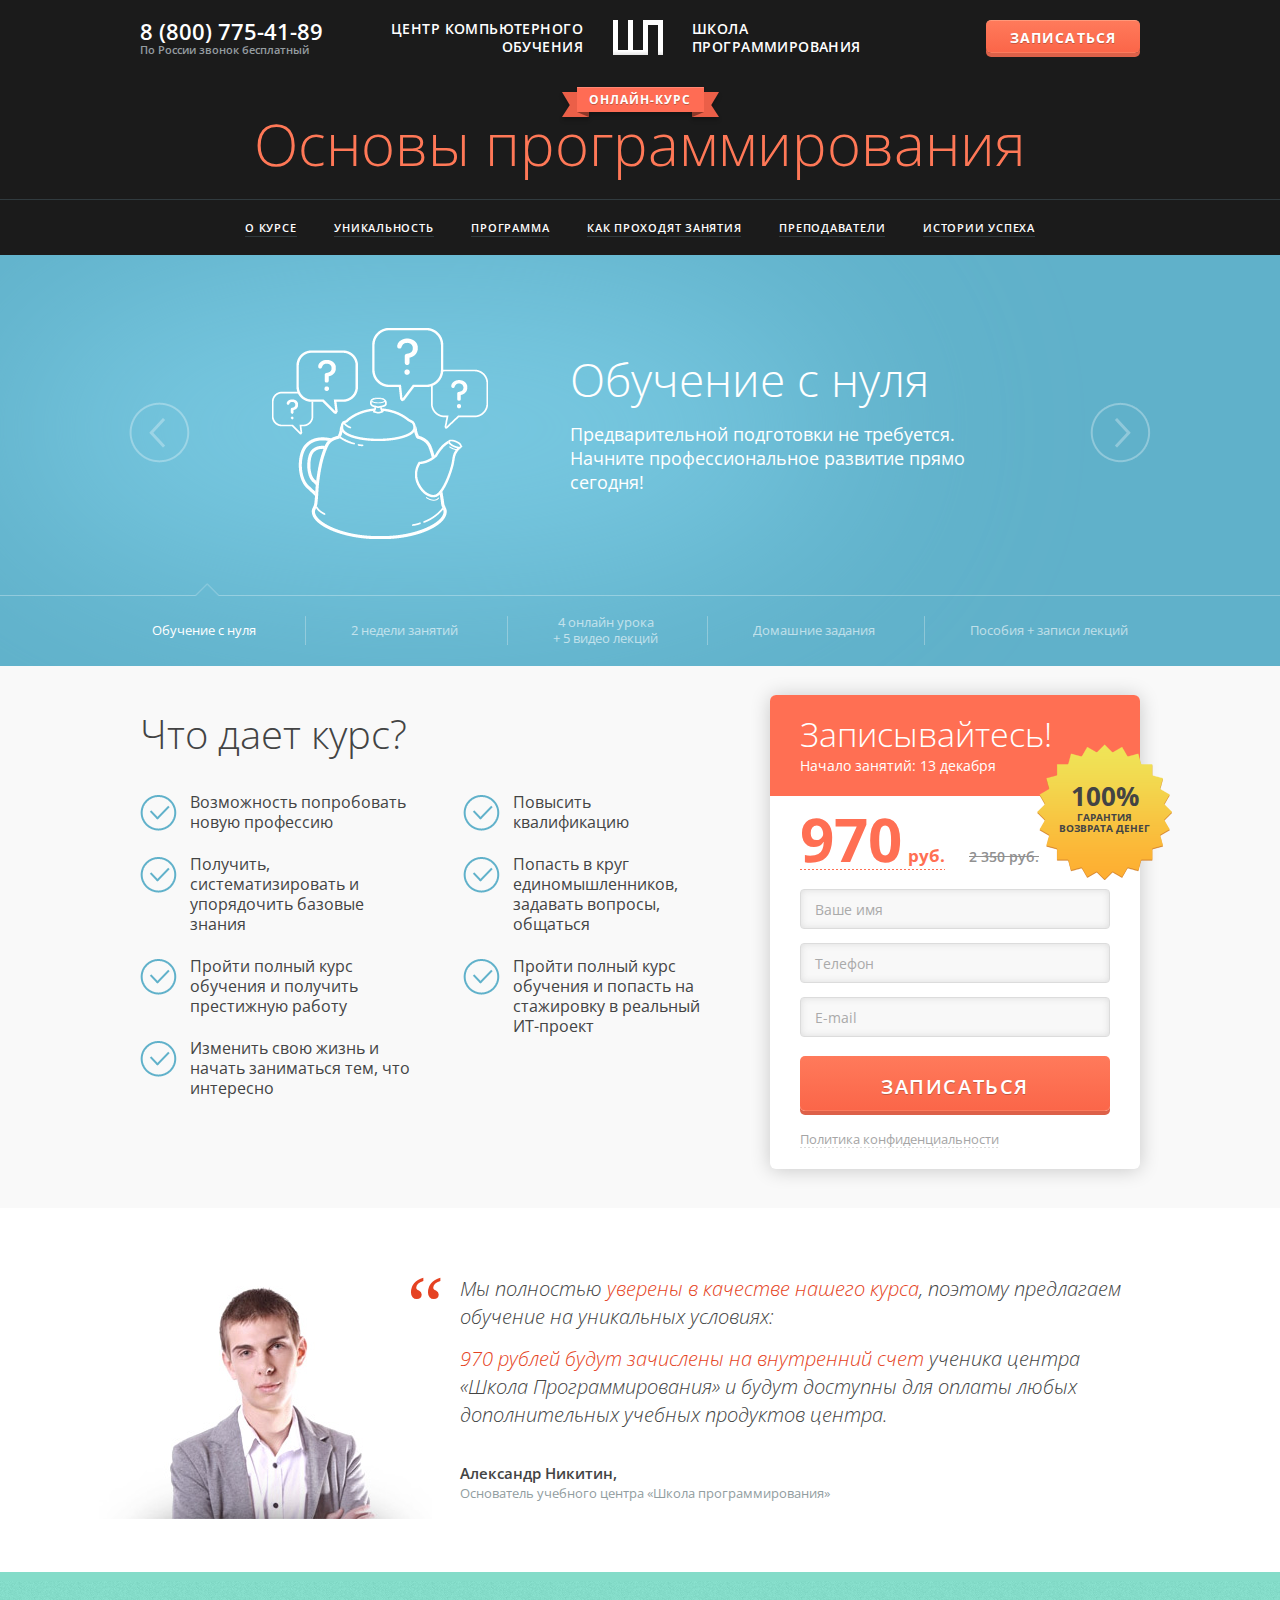
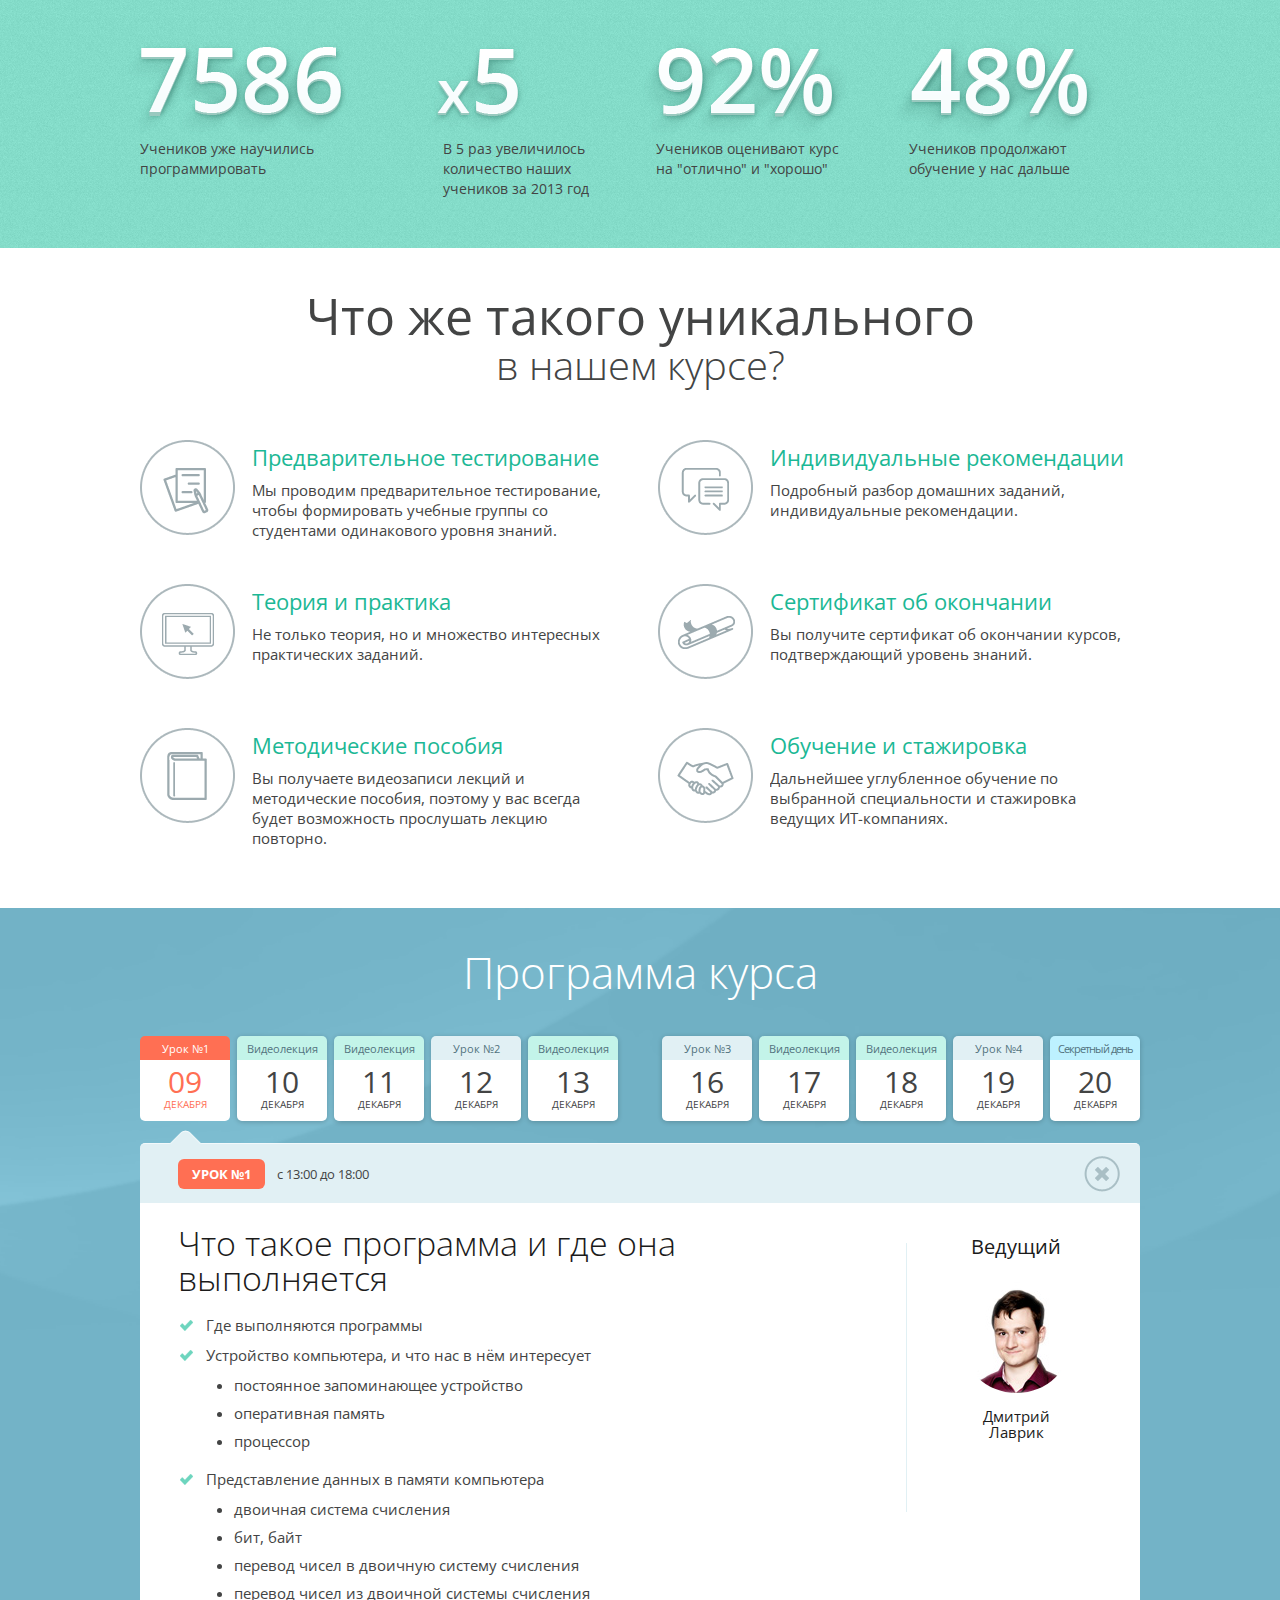
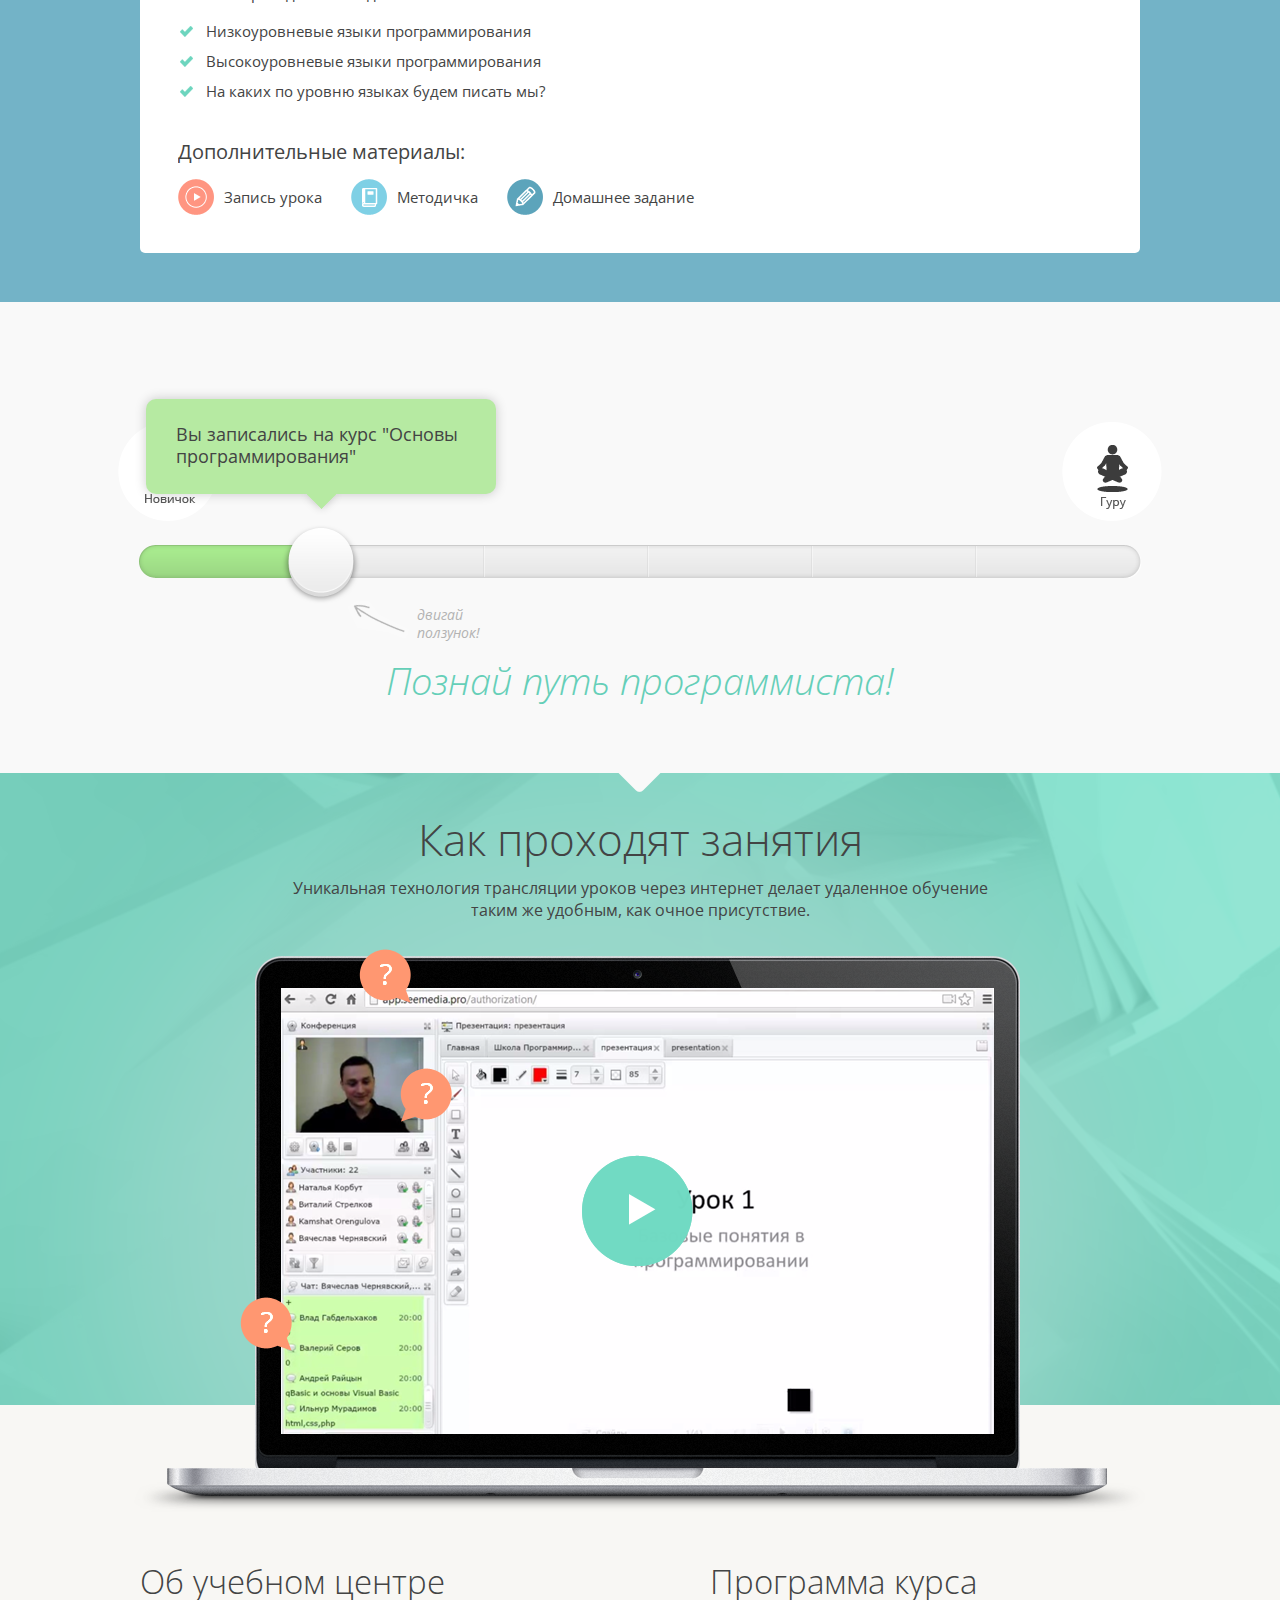
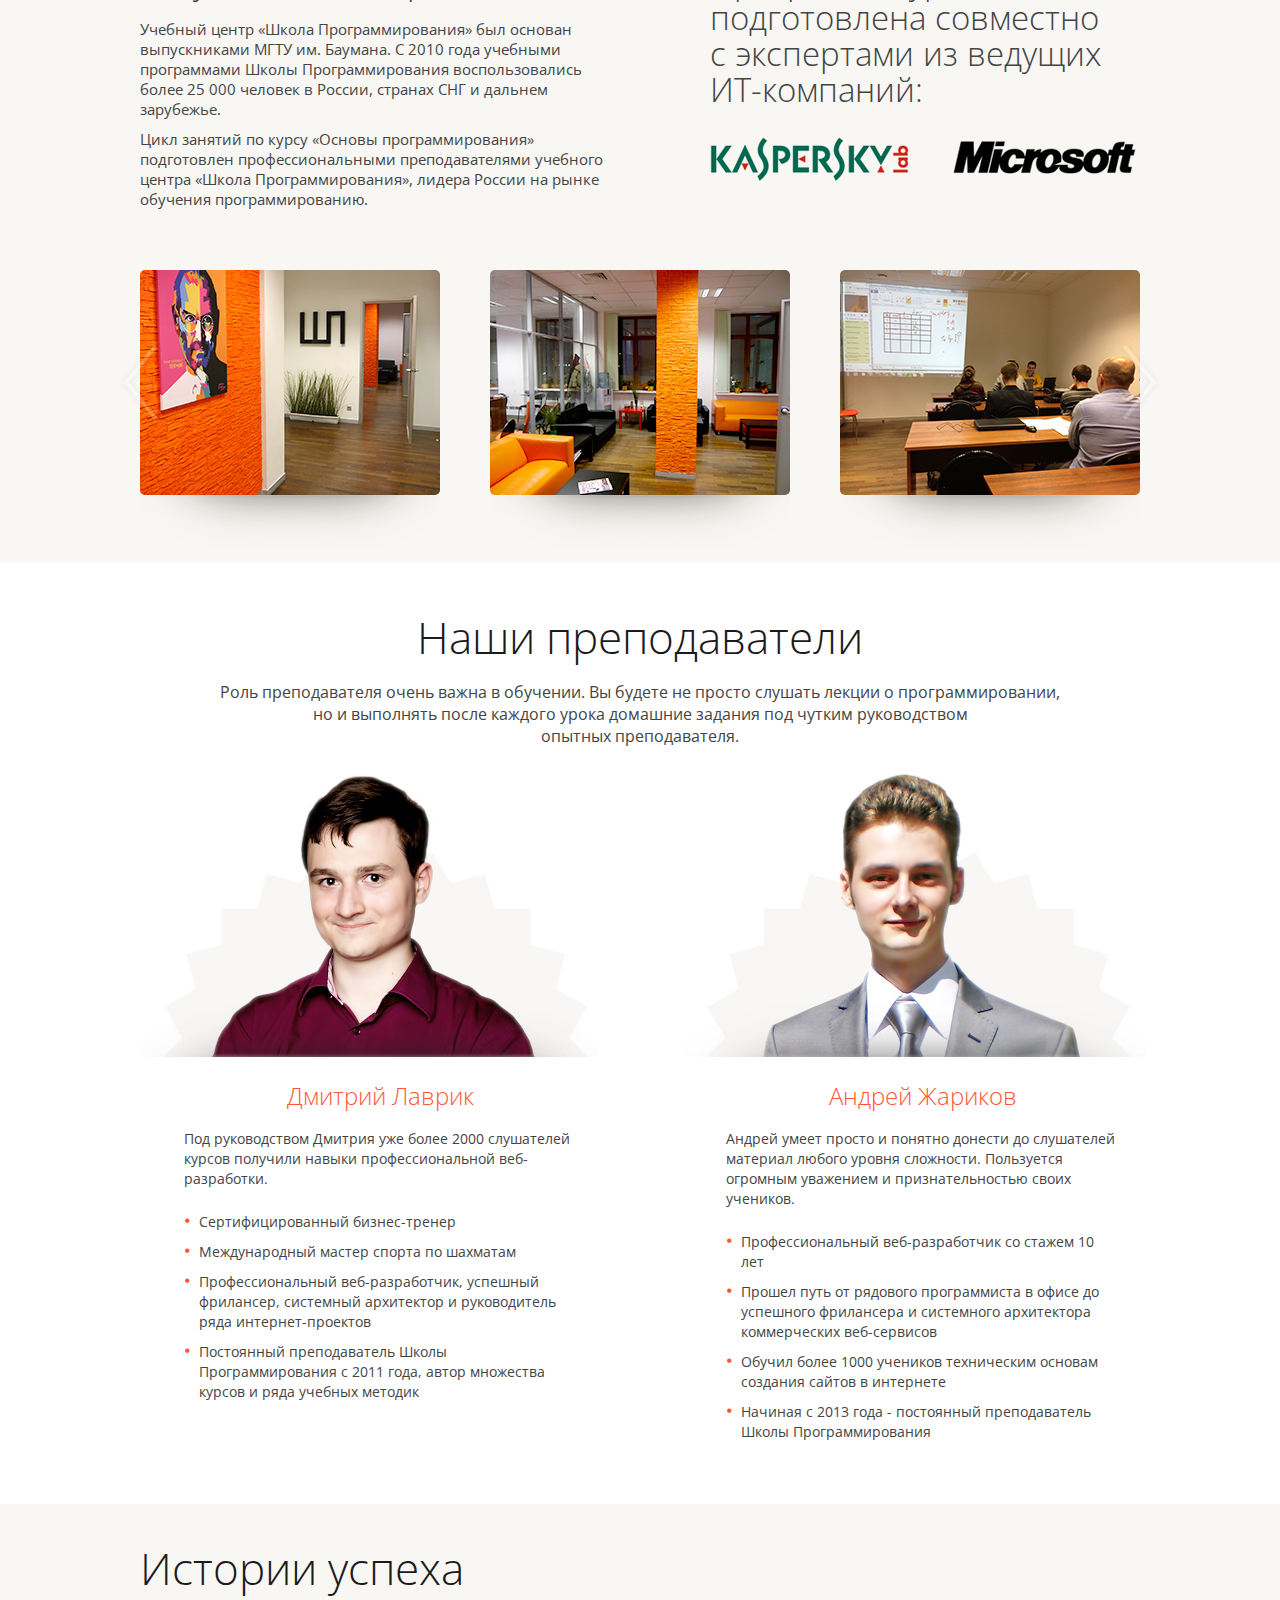
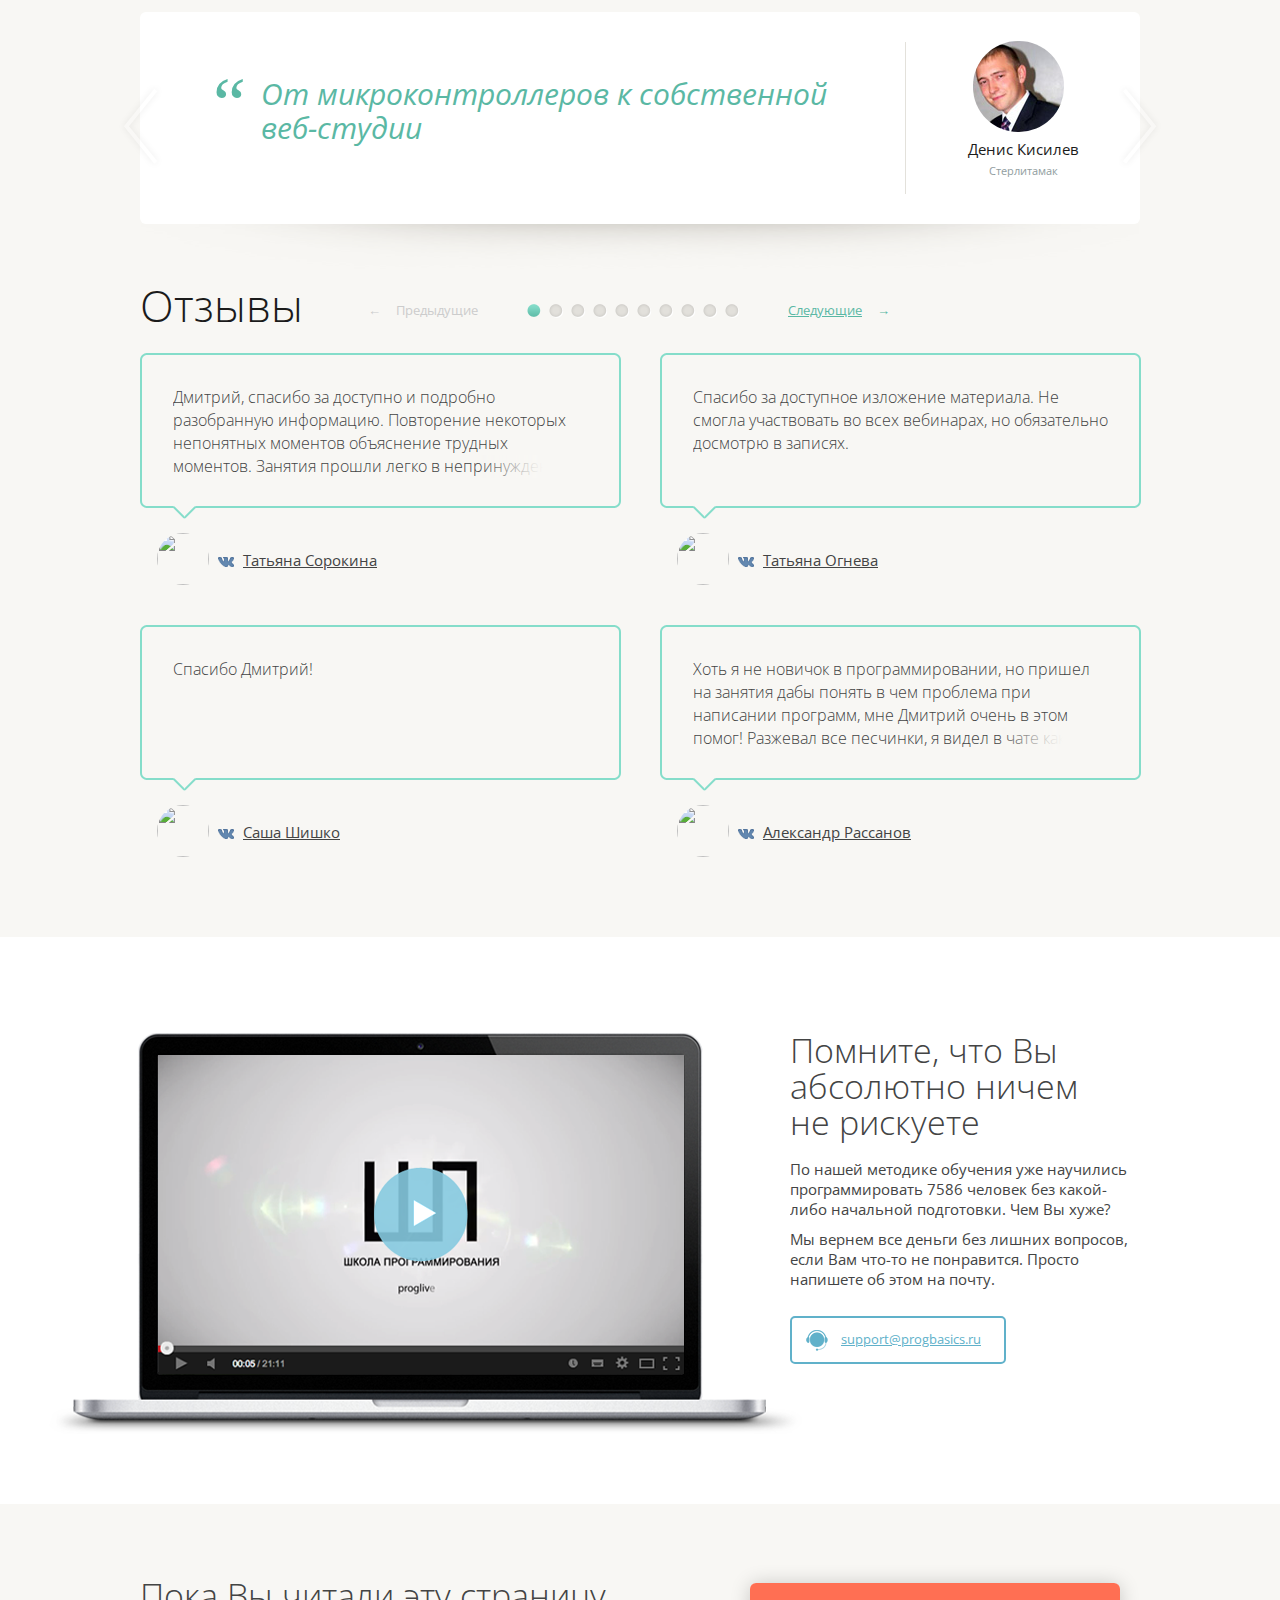
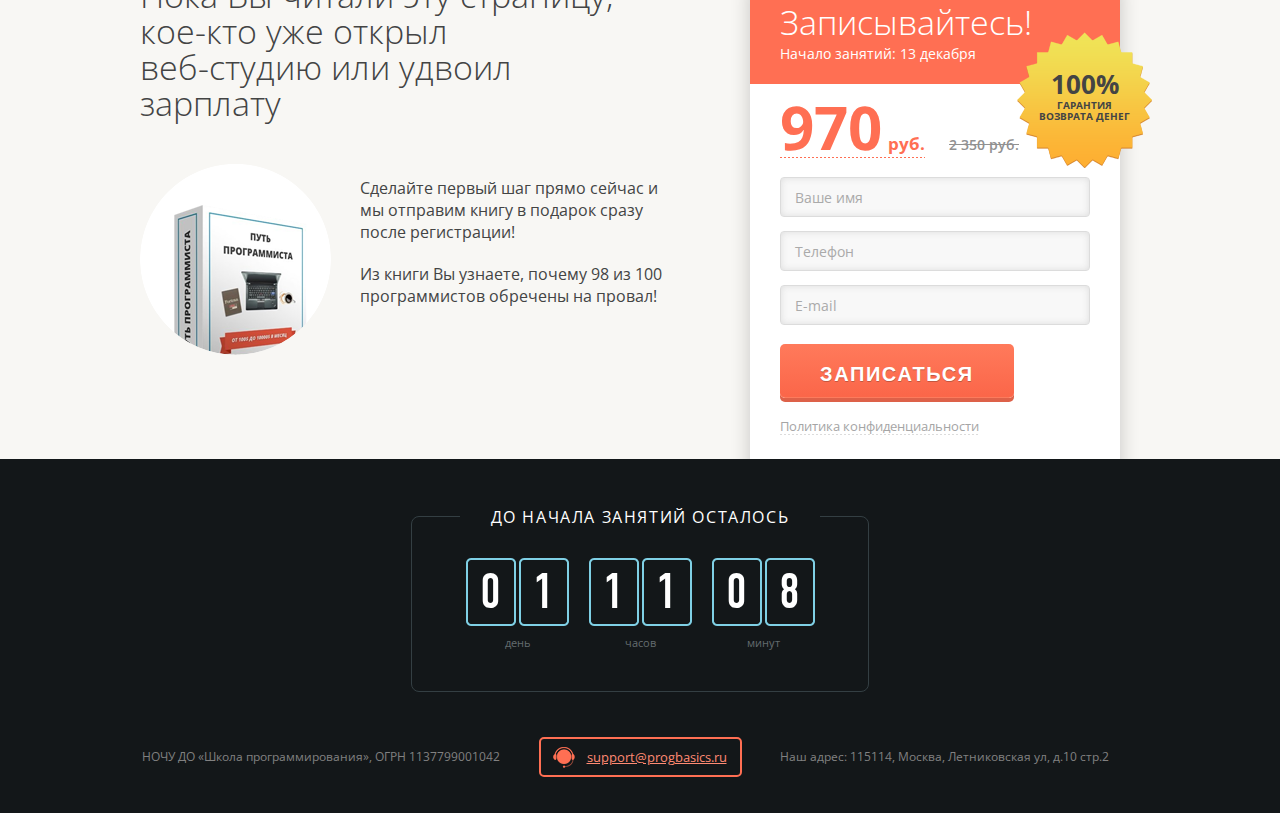
==== index.html @ 20066c25 "Ver. 3.3" ====
﻿<!DOCTYPE html>
<html>
<head>
<meta charset="UTF-8">
<title>Основы программирования</title>
<link rel="shortcut icon" type="image/x-icon" href="favicon.ico" />
<link rel="stylesheet" type="text/css" href="css/cssreset-min.css" media="screen"/>
<link rel="stylesheet" type="text/css" href="css/cssfonts-min.css" media="screen"/>
<link rel="stylesheet" type="text/css" href="css/jquery-ui-1.10.4.custom.css" media="screen"/>
<link rel="stylesheet" type="text/css" href="style.css" media="screen"/>
<link href='http://fonts.googleapis.com/css?family=Open+Sans:300italic,400italic,600italic,700italic,400,600,300,700&subset=latin,cyrillic' rel='stylesheet' type='text/css'>
<script type="text/javascript" src="js/jquery-1.10.2.min.js"></script>
<script type="text/javascript" src="js/jquery.countdown.min.js"></script>
<script type="text/javascript" src="js/jquery.countdown-ru.js"></script>
<script type="text/javascript" src="js/jquery.jcarousel.min.js"></script>
<script type="text/javascript" src="js/masked.input.js"></script>
<script type="text/javascript" src="js/jquery.icheck.min.js"></script>
<script type="text/javascript" src="js/jquery.validate.min.js"></script>
<script type="text/javascript" src="js/jquery.swfobject.js"></script>
<script type="text/javascript" src="js/youTubeEmbed-jquery.js"></script>
<script type="text/javascript" src="js/jquery-ui-1.10.4.custom.min.js"></script>
<script type="text/javascript" src="js/jquery.transit.min.js"></script>
<script type="text/javascript" src="js/scripts.js"></script>

<!-- VK -->
<script type="text/javascript" src="//vk.com/js/api/openapi.js?96"></script>

<script type="text/javascript">
  VK.init({apiId: 3736437, onlyWidgets: true});
  VK.Widgets.Like("vk_like", {type: "button", height: 20});
  VK.Widgets.Comments("vk_comments", {limit: 10, width: "980", attach: false});
</script>

<!-- /VK -->

</head>

<body>

<div class="top-wrap">

  <div class="top-main">
    
    <div class="header">
     <div class="header-top">
        <div class="center-wrapper">
      		<div class="fc">
      			<div class="header-phone">
      			  8 (800) 775-41-89
      			  <span>По России звонок бесплатный</span>
      			</div>
      			<div class="site-ttl">
      			  <div class="site-ttl-l">
      			    Центр компьютерного<br />
      			    обучения
      			  </div>
      			  <div class="logo">
      			    <img src="images/logo.png" alt=""/>
      			  </div>
      			  <div class="site-ttl-r">
      			    Школа<br />
      			    программирования
      			  </div>
      			</div>
      			<div class="header-button">
      			  <div class="button" onclick="openPopup('signPopup')">Записаться</div>
      			</div>
      		</div>
      		<div class="site-name">
      		  <div class="site-name-cat">
      		    Онлайн-курс
      		  </div>
      		  <div class="site-name-name">
      		    Основы программирования
      		  </div>
      		</div>
      	</div>
      </div>
      <div class="main-menu-wrapper fc">
        <div class="center-wrapper">
        	<ul class="main-menu">
        	  <li><a href="#about">О курсе</a></li>
        	  <li><a href="#unique">Уникальность</a></li>
        	  <li><a href="#program">Программа</a></li>
        	  <li><a href="#how">Как проходят занятия</a></li>
        	  <li><a href="#teachers">Преподаватели</a></li>
        	  <li><a href="#success">Истории успеха</a></li>
        	</ul>
        </div>
      </div>
      
      <div class="fixed-menu">
      	<div class="main-menu-wrapper fc">
      	  <div class="center-wrapper">
            <div class="logo-fixed">
              <a href="#"><img src="images/logo.png"/></a>
            </div>
      	    <ul class="main-menu">
      	      <li><a href="#about">О курсе</a></li>
              <li><a href="#unique">Уникальность</a></li>
              <li><a href="#program">Программа</a></li>
              <li><a href="#how">Как проходят занятия</a></li>
              <li><a href="#teachers">Преподаватели</a></li>
              <li><a href="#success">Истории успеха</a></li>
      	    </ul>
            <div class="header-button">
      			  <div class="button" onclick="openPopup('signPopup')">Записаться</div>
      			</div>
      	  </div>
      	</div>
      </div>
      
    </div>
    
    <div class="body">
      
      <div class="main-slider">
        <div class="slides">
          <div class="slide slide-1">
            <div class="center-wrapper">
            	<div class="pic">
            	  <img src="images/slide-1-pic.png" />
            	</div>
            	<div class="descr">
            	  <div class="cont">
            	  	<h2>Обучение с нуля</h2>
            	  	<p>Предварительной подготовки не требуется.<br />Начните профессиональное развитие прямо сегодня!</p>
            	  </div>
            	</div>
            </div>
          </div>
          <div class="slide slide-2">
            <div class="center-wrapper">
            	<div class="pic">
            	  <img src="images/slide-3-pic.png" />
            	</div>
            	<div class="descr">
            	  <div class="cont">
            	  	<h2>2 недели занятий</h2>
            	  	<p>Опытный преподаватель будет поддерживать<br />вас и отвечать на ваши вопросы<br />на протяжении всего курса</p>
            	  </div>
            	</div>
            </div>
          </div>
          <div class="slide slide-3">
            <div class="center-wrapper">
            	<div class="pic">
            	  <img src="images/slide-4-pic.png" />
            	</div>
            	<div class="descr">
            	  <div class="cont">
            	  	<h2>4 онлайн урока +<br />5 видеолекций</h2>
            	  	<p>Огромный объем уникальной авторской<br />информации для начинающего программиста</p>
            	  </div>
            	</div>
            </div>
          </div>
          <div class="slide slide-4">
            <div class="center-wrapper">
            	<div class="pic">
            	  <img src="images/slide-2-pic.png" />
            	</div>
            	<div class="descr">
            	  <div class="cont">
            	  	<h2>Домашние задания</h2>
            	  	<p>Специально разработанная система домашних<br />заданий для эффективного закрепления материала.</p>
            	  </div>
            	</div>
            </div>
          </div>
          <div class="slide slide-5">
            <div class="center-wrapper">
            	<div class="pic">
            	  <img src="images/slide-5-pic.png" />
            	</div>
            	<div class="descr">
            	  <div class="cont">
            	  	<h2>Пособия + записи<br />лекций</h2>
            	  	<p>Вы сможете скачать все материалы курса<br />для повторного изучения в удобное время.</p>
            	  </div>
            	</div>
            </div>
          </div>
        </div>
        <div class="lister fc">
          <div class="center-wrapper">
          	<div class="lister-cont">
          		<div class="item"><div class="cont">Обучение с нуля</div></div>
          		<div class="item"><div class="cont">2 недели занятий</div></div>
          		<div class="item"><div class="cont">4 онлайн урока<br />+ 5 видео лекций</div></div>
          		<div class="item"><div class="cont">Домашние задания</div></div>
          		<div class="item"><div class="cont">Пособия + записи лекций</div></div>
          	</div>
          </div>
        </div>
      </div>
      
      <a name="about"></a>
      
      <div class="what-gives-block">
        <div class="center-wrapper">
          
          <div class="fc">
            <div class="what-gives-descr">
              <h2>Что дает курс?</h2>
              <div class="what-gives-cols fc">
              	<div class="what-gives-items">
              	  <div class="item">
              	    Возможность попробовать новую профессию
              	  </div>
              	  <div class="item">
              	    Получить, систематизировать и упорядочить базовые знания
              	  </div>
              	  <div class="item">
              	    Пройти полный курс обучения и получить престижную работу
              	  </div>
              	  <div class="item">
              	    Изменить свою жизнь и начать заниматься тем, что интересно
              	  </div>
              	</div>
              	<div class="what-gives-items">
              	  <div class="item">
              	    Повысить<br />квалификацию
              	  </div>
              	  <div class="item">
              	    Попасть в круг единомышленников, задавать вопросы, общаться
              	  </div>
              	  <div class="item">
              	    Пройти полный курс обучения и попасть на стажировку в реальный<br />ИТ-проект
              	  </div>
              	</div>
              </div>
              <div class="socbuttons">
                <div id="vk_like" style="margin-left: 60px;"></div>
              </div>
            </div>
            <div class="common-form sign-form">
              <div class="sign-form-ttl">
                <h2>Записывайтесь!</h2>
                Начало занятий: 13 декабря
              </div>
              <div class="sign-form-cont">
                <div class="sign-form-badge tooltip-custom tooltip-l" rel="guarantee_tooltip">
                  <div class="cont"><span>100%</span><br />
                  	<u>гарантия<br />возврата денег</u></div>
                </div>
                <div class="tooltip-content" rel="guarantee_tooltip">
                  <p>Мы вернем все деньги без лишних вопросов, если Вам что-то не понравится. Просто напишете об этом на почту.</p>
                  <p><a href="mailto:support@progbasics.ru">support@progbasics.ru</a></p>
                </div>
                <div class="sign-form-price">
                  <span class="price-new tooltip-custom tooltip-l" rel="price_new_tooltip">970<span>руб.</span></span>
                  <span class="price-old">
                    2 350 руб.
                  </span>
                  <div class="tooltip-content" rel="price_new_tooltip">
                    <h3>Вы не теряете эту сумму!</h3>
                    <p>970 рублей будут начислены на внутренний счет ученика “Школы программирования” и будут доступны для оплаты любых дополнительных учебных продуктов центра!</p>
                  </div>
                </div>
              	<form action=".">
              	  <div class="form-item errors-left">
                    <label class="placeholder" for="sign_1_name">Ваше имя</label>
                    <input type="text" class="form-text" name="sign_1_name" id="sign_1_name" required />
                  </div>
                  <div class="form-item errors-left">
                    <label class="placeholder" for="sign_1_phone">Телефон</label>
                    <input type="text" class="form-text form-phone" name="sign_1_phone" id="sign_1_phone" required />
                  </div>
                  <div class="form-item errors-left">
                    <label class="placeholder" for="sign_1_email">E-mail</label>
                    <input type="text" class="form-text form-email" name="sign_1_email" id="sign_1_email" required />
                  </div>
                  <input type="submit" value="Записаться" class="form-submit button"/>
                  <div class="form-hint">
                  	<span class="tooltip-custom tooltip-l" rel="confidential_tooltip">Политика конфиденциальности</span>
                  </div>
                  <div class="tooltip-content" rel="confidential_tooltip">
                    <h3>Политика конфиденциальности</h3>
                    <p>Интернет-сайт http://progbasics.ru (далее - Сайт) уважает ваше право и соблюдает конфиденциальность при заполнении, передачи и хранении ваших конфиденциальных сведений.</p>
                    <p>Размещение заявки на Сайте означает Ваше согласие на обработку данных и дальнейшей передачи ваших контактных данных ООО "Школа программирования".</p>
                    <p>Под персональными данными подразумевается информация, относящаяся к субъекту персональных данных, в частности фамилия и имя, телефон, адрес электронной почты и иные данные, относимые Федеральным законом от 27 июля 2006 года № 152-ФЗ «О персональных данных» (далее – «Закон») к категории персональных данных.Целью обработки персональных данных является оказание Сайтом информационно-справочных услуг, а также информирование о курсах ООО "Школа программирования".</p> 
                    <p>В случае отзыва согласия на обработку своих персональных данных мы обязуемся удалить Ваши персональные данные в срок не позднее 3 рабочих дней. Отзыв согласия можно отправить в электронном виде по адресу: support@prog-school.ru.</p> 
                  </div>
              	</form>
              </div>
            </div>
          </div>
          
        </div>
      </div>
      
      <div class="blockquote-block">
        <div class="center-wrapper">
          <div class="blockquote-block-content">
            <blockquote>
              <div class="cont">
              	<p>Мы полностью <strong>уверены в качестве нашего курса</strong>, поэтому предлагаем обучение на уникальных условиях:</p>
              	<p><strong>970 рублей будут зачислены на внутренний счет</strong> ученика центра «Школа Программирования» и будут доступны для оплаты любых дополнительных учебных продуктов центра.</p>
              </div>
              <div class="blockquote-footer">
                Александр Никитин,
                <div class="post">Основатель учебного центра «Школа программирования»</div>
              </div>
            </blockquote>
          </div>
        </div>
      </div>
      
      <div class="stats-block">
        <div class="center-wrapper">
          <div class="stats-items">
            <div class="stats-item stats-item-1">
              <div class="num">
                <img src="images/stats-num-1.png"/>
              </div>
              <div class="descr">
                Учеников уже научились<br />
                программировать
              </div>
            </div>
            <div class="stats-item stats-item-2">
              <div class="num">
                <img src="images/stats-num-2.png"/>
              </div>
              <div class="descr">
                В 5 раз увеличилось<br />
                количество наших<br />
                учеников за 2013 год
              </div>
            </div>
            <div class="stats-item stats-item-3">
              <div class="num">
                <img src="images/stats-num-3.png"/>
              </div>
              <div class="descr">
                Учеников оценивают курс<br />
                на "отлично" и "хорошо"
              </div>
            </div>
            <div class="stats-item stats-item-4">
              <div class="num">
                <img src="images/stats-num-4.png"/>
              </div>
              <div class="descr">
                Учеников продолжают<br />
                обучение у нас дальше
              </div>
            </div>
          </div>
        </div>
      </div>
      
      <a name="unique"></a>
      
      <div class="what-unique-block">
        <div class="center-wrapper">
      	  <h2>
      	    Что же такого уникального<br />
      	    <span>в нашем курсе?</span>
      	  </h2>
      	  <div class="what-unique-cols fc">
      	    <div class="what-unique-col">
      	      <div class="what-unique-item fc">
      	        <div class="pic">
      	          <div class="ico ico-unique-1"></div>
      	        </div>
      	        <div class="descr">
      	          <h3>Предварительное тестирование</h3>
      	          <p>Мы проводим предварительное тестирование, чтобы формировать учебные группы со студентами одинакового уровня знаний.</p>
      	        </div>
      	      </div>
      	      <div class="what-unique-item fc">
      	        <div class="pic">
      	          <div class="ico ico-unique-2"></div>
      	        </div>
      	        <div class="descr">
      	          <h3>Теория и практика</h3>
      	          <p>Не только теория, но и множество интересных практических заданий.</p>
      	        </div>
      	      </div>
      	      <div class="what-unique-item fc">
      	        <div class="pic">
      	          <div class="ico ico-unique-3"></div>
      	        </div>
      	        <div class="descr">
      	          <h3>Методические пособия</h3>
      	          <p>Вы получаете видеозаписи лекций и методические пособия, поэтому у вас всегда будет возможность прослушать лекцию повторно.</p>
      	        </div>
      	      </div>
      	    </div>
      	    <div class="what-unique-col">
      	      <div class="what-unique-item fc">
      	        <div class="pic">
      	          <div class="ico ico-unique-4"></div>
      	        </div>
      	        <div class="descr">
      	          <h3>Индивидуальные рекомендации</h3>
      	          <p>Подробный разбор домашних заданий, индивидуальные рекомендации.</p>
      	        </div>
      	      </div>
      	      <div class="what-unique-item fc">
      	        <div class="pic">
      	          <div class="ico ico-unique-5"></div>
      	        </div>
      	        <div class="descr">
      	          <h3>Сертификат об окончании</h3>
      	          <p>Вы получите сертификат об окончании курсов, подтверждающий уровень знаний.</p>
      	        </div>
      	      </div>
      	      <div class="what-unique-item fc">
      	        <div class="pic">
      	          <div class="ico ico-unique-6"></div>
      	        </div>
      	        <div class="descr">
      	          <h3>Обучение и стажировка</h3>
      	          <p>Дальнейшее углубленное обучение по выбранной специальности и стажировка ведущих ИТ-компаниях.</p>
      	        </div>
      	      </div>
      	    </div>
      	  </div>
      	</div>
      </div>
      
      <a name="program"></a>
      
      <div class="program-block">
        <div class="center-wrapper">
          <h2>Программа курса</h2>
          <div class="program-calendar fc">
            <div class="program-calendar-item" rel="course-program-1">
              <div class="pc-day-ttl">
                Урок №1
              </div>
              <div class="pc-day-num">
                09
                <span>декабря</span>
              </div>
            </div>
            <div class="program-calendar-item program-calendar-item-video" rel="course-program-2">
              <div class="pc-day-ttl">
                Видеолекция
              </div>
              <div class="pc-day-num">
                10
                <span>декабря</span>
              </div>
            </div>
            <div class="program-calendar-item program-calendar-item-video" rel="course-program-3">
              <div class="pc-day-ttl">
                Видеолекция
              </div>
              <div class="pc-day-num">
                11
                <span>декабря</span>
              </div>
            </div>
            <div class="program-calendar-item" rel="course-program-4">
              <div class="pc-day-ttl">
                Урок №2
              </div>
              <div class="pc-day-num">
                12
                <span>декабря</span>
              </div>
            </div>
            <div class="program-calendar-item program-calendar-item-video" rel="course-program-5">
              <div class="pc-day-ttl">
                Видеолекция
              </div>
              <div class="pc-day-num">
                13
                <span>декабря</span>
              </div>
            </div>
            <div class="program-calendar-sep"></div>
            <div class="program-calendar-item" rel="course-program-6">
              <div class="pc-day-ttl">
                Урок №3
              </div>
              <div class="pc-day-num">
                16
                <span>декабря</span>
              </div>
            </div>
            <div class="program-calendar-item program-calendar-item-video" rel="course-program-7">
              <div class="pc-day-ttl">
                Видеолекция
              </div>
              <div class="pc-day-num">
                17
                <span>декабря</span>
              </div>
            </div>
            <div class="program-calendar-item program-calendar-item-video" rel="course-program-8">
              <div class="pc-day-ttl">
                Видеолекция
              </div>
              <div class="pc-day-num">
                18
                <span>декабря</span>
              </div>
            </div>
            <div class="program-calendar-item" rel="course-program-9">
              <div class="pc-day-ttl">
                Урок №4
              </div>
              <div class="pc-day-num">
                19
                <span>декабря</span>
              </div>
            </div>
            <div class="program-calendar-item program-calendar-item-secret" rel="course-program-10">
              <div class="pc-day-ttl">
                Секретный день
              </div>
              <div class="pc-day-num">
                20
                <span>декабря</span>
              </div>
            </div>
          </div>
          
          <div class="course-descr" rel="course-program-1">
            <div class="course-descr-ttl fc">
              <div class="course-descr-pt"></div>
              <div class="close"></div>
              <div class="course-descr-name">
                Урок №1
              </div>
              <div class="course-descr-time">
                с 13:00 до 18:00
              </div>
            </div>
            <div class="course-descr-content fc">
              <div class="course-descr-teacher">
                <h3>Ведущий</h3>
                <div class="pic">
                  <img src="files/teacher-lavrik.jpg"/>
                </div>
                <div class="name">
                  Дмитрий<br />Лаврик
                </div>
                <div class="post">
                  
                </div>
              </div>
              <div class="course-descr-descr">
              	<h2>Что такое программа и где она выполняется</h2>
                <ul>
                  <li>Где выполняются программы</li>
                  <li>Устройство компьютера, и что нас в нём интересует
                    <ul>
                      <li>постоянное запоминающее устройство</li>
                      <li>оперативная память</li>
                      <li>процессор</li>
                    </ul>
                  </li>
                  <li>Представление данных в памяти компьютера
                    <ul>
                      <li>двоичная система счисления</li>
                      <li>бит, байт</li>
                      <li>перевод чисел в двоичную систему счисления</li>
                      <li>перевод чисел из двоичной системы счисления</li>
                    </ul>
                  </li>
                  <li>Низкоуровневые языки программирования</li>
                  <li>Высокоуровневые языки программирования</li>
                  <li>На каких по уровню языках будем писать мы?</li>
                </ul>
                <h3>Дополнительные материалы:</h3>
                <div class="course-descr-materials">
                  <span class="materials-item">
                    <img src="images/ico-record.png">Запись урока
                  </span>
                  <span class="materials-item">
                    <img src="images/ico-manual.png">Методичка
                  </span>
                  <span class="materials-item">
                    <img src="images/ico-homework.png">Домашнее задание
                  </span>
                </div>
              </div>
            </div>
          </div>
          
          <div class="course-descr" rel="course-program-2">
            <div class="course-descr-ttl fc">
              <div class="course-descr-pt"></div>
              <div class="close"></div>
              <div class="course-descr-name">
                Видеолекция
              </div>
              <div class="course-descr-time">
                с 13:00 до 18:00
              </div>
            </div>
            <div class="course-descr-content fc">
              <div class="course-descr-teacher">
                <h3>Ведущий</h3>
                <div class="pic">
                  <img src="files/teacher-mishanin.jpg"/>
                </div>
                <div class="name">
                  Андрей<br />Мишанин
                </div>
                <div class="post">
                  Ведущий специалист по мобильной разработке компании Яндекс
                </div>
              </div>
              <div class="course-descr-descr">
              	<h2>Правила разработки мобильных приложений</h2>
                <ul>
                  <li>Характерные черты</li>
                  <li>Дизайн</li>
                  <li>Ограниченность ресурсов</li>
                  <li>Правила грамотной разработки</li>
                  <li>Цикл разработки</li>
                  <li>Ресурсы для мобильных разработчиков</li>
                  <li>Карьера мобильного разработчика</li>
                  <li>Фриланс мобильного разработчика</li>
                </ul>
                <h3>Дополнительные материалы:</h3>
                <div class="course-descr-materials">
                  <span class="materials-item">
                    <img src="images/ico-record.png" />Запись урока
                  </span>
                </div>
              </div>
            </div>
          </div>
          
          <div class="course-descr" rel="course-program-3">
            <div class="course-descr-ttl fc">
              <div class="course-descr-pt"></div>
              <div class="close"></div>
              <div class="course-descr-name">
                Видеолекция
              </div>
              <div class="course-descr-time">
                с 13:00 до 18:00
              </div>
            </div>
            <div class="course-descr-content fc">
              <div class="course-descr-teacher">
                <h3>Ведущий</h3>
                <div class="pic">
                  <img src="files/teacher-kuznetsova.jpg"/>
                </div>
                <div class="name">
                  Ольга<br />Кузнецова
                </div>
                <div class="post">
                  Специалист по маркетингу и продвижению
                </div>
              </div>
              <div class="course-descr-descr">
              	<h2>Секреты юзабилити сайтов</h2>
                <ul>
                  <li>Для чего стоит изучать юзабилити?</li>
                  <li>Какие применяются методы (примеры)</li>
                  <li>Чего не стоит делать в интерфейсах? (Ошибки, примеры)</li>
                  <li>Примеры результатов некоторых тестов</li>
                  <li>Как с помощью юзабилити не снижая цены можно повысить продажи (примеры)</li>
                </ul>
                <h3>Дополнительные материалы:</h3>
                <div class="course-descr-materials">
                  <span class="materials-item">
                    <img src="images/ico-record.png" />Запись урока
                  </span>
                </div>
              </div>
            </div>
          </div>
          
          <div class="course-descr" rel="course-program-4">
            <div class="course-descr-ttl fc">
              <div class="course-descr-pt"></div>
              <div class="close"></div>
              <div class="course-descr-name">
                Урок №2
              </div>
              <div class="course-descr-time">
                с 13:00 до 18:00
              </div>
            </div>
            <div class="course-descr-content fc">
              <div class="course-descr-teacher">
                <h3>Ведущий</h3>
                <div class="pic">
                  <img src="files/teacher-zharikov.jpg"/>
                </div>
                <div class="name">
                  Андрей<br />Жариков
                </div>
                <div class="post">
                  Специалист по маркетингу и продвижению
                </div>
              </div>
              <div class="course-descr-descr">
              	<h2>Постановка задачи и алгоритмы</h2>
                <ul>
                  <li>Что должна сделать программа
                    <ul>
                      <li>постановка задачи</li>
                      <li>входные данные</li>
                      <li>выходные данные</li>
                    </ul>
                  </li>
                  <li>Алгоритмы
                    <ul>
                      <li>понятие алгоритма</li>
                      <li>примеры алгоритмов</li>
                      <li>зачем нам алгоритмы</li>
                    </ul>
                  </li>
                  <li>Переменные
                    <ul>
                      <li>что такое переменная</li>
                      <li>где в компьютере хранятся переменные</li>
                      <li>зачем нужны переменные</li>
                    </ul>
                  </li>
                  <li>Ветвления (в алгоритмах)
                    <ul>
                      <li>что такое ветвления</li>
                      <li>нелинейное выполнение кода</li>
                      <li>как ветвления обозначаются в алгоритмах</li>
                    </ul>
                  </li>
                  <li>Примеры задач и алгоритмов их решения</li>
                  <li>Практика – составляем алгоритмы</li>
                </ul>
                <h3>Дополнительные материалы:</h3>
                <div class="course-descr-materials">
                  <span class="materials-item">
                    <img src="images/ico-record.png" />Запись урока
                  </span>
                  <span class="materials-item">
                    <img src="images/ico-manual.png" />Методичка
                  </span>
                  <span class="materials-item">
                    <img src="images/ico-homework.png" />Домашнее задание
                  </span>
                </div>
              </div>
            </div>
          </div>
          
          <div class="course-descr" rel="course-program-5">
            <div class="course-descr-ttl fc">
              <div class="course-descr-pt"></div>
              <div class="close"></div>
              <div class="course-descr-name">
                Видеолекция
              </div>
              <div class="course-descr-time">
                с 13:00 до 18:00
              </div>
            </div>
            <div class="course-descr-content fc">
              <div class="course-descr-teacher">
                <h3>Ведущий</h3>
                <div class="pic">
                  <img src="files/teacher-rostokin.jpg"/>
                </div>
                <div class="name">
                  Илья<br />Ростокин
                </div>
                <div class="post">
                  Эксперт в области поисковой оптимизации, фрилансер
                </div>
              </div>
              <div class="course-descr-descr">
              	<h2>SEO: Инструменты Оптимизации и Продвижения</h2>
                <ul>
                  <li>Этапы жизни веб-проекта</li>
                  <li>Оптимизация проекта</li>
                  <li>Работа с контентом</li>
                  <li>Контроль качества</li>
                  <li>Адаптация для SEO</li>
                  <li>Адаптация к внешним вмешательствам</li>
                  <li>Продвижение</li>
                  <li>Работа со сторонними источниками</li>
                  <li>SMM</li>
                  <li>PR</li>
                  <li>Реклама</li>
                  <li>Примеры и ошибки</li>
                  <li>Тенденции развития оптимизации</li>
                  <li>Тенденции развития продвижения</li>
                </ul>
                <h3>Дополнительные материалы:</h3>
                <div class="course-descr-materials">
                  <span class="materials-item">
                    <img src="images/ico-record.png" />Запись урока
                  </span>
                </div>
              </div>
            </div>
          </div>
          
          <div class="course-descr" rel="course-program-6">
            <div class="course-descr-ttl fc">
              <div class="course-descr-pt"></div>
              <div class="close"></div>
              <div class="course-descr-name">
                Урок №3
              </div>
              <div class="course-descr-time">
                с 13:00 до 18:00
              </div>
            </div>
            <div class="course-descr-content fc">
              <div class="course-descr-teacher">
                <h3>Ведущий</h3>
                <div class="pic">
                  <img src="files/teacher-lavrik.jpg"/>
                </div>
                <div class="name">
                  Дмитрий<br />Лаврик
                </div>
                <div class="post">
                  
                </div>
              </div>
              <div class="course-descr-descr">
              	<h2>Основы программирования</h2>
                <ul>
                  <li>Компилируемые и интерпретируемые языки программирования
                    <ul>
                    	<li>общее отличие компилируемых и интерпретируемых языков</li>
                    	<li>примеры компилируемых языков</li>
                    	<li>примеры интерпретируемых языков</li>
                    </ul>
                  </li>
                	<li>Практика – пишем Hello World
                	  <ul>
                	  	<li>выбираем язык программирования</li>
                	  	<li>какая программа будет исполнять код</li>
                	  	<li>Hello Word!</li>
                	  </ul>
                  </li>
                	<li>Переменные
                	  <ul>
                	  	<li>как объявить переменную</li>
                	  	<li>как записывать значение в переменные</li>
                	  	<li>как считывать значения из переменных</li>
                	  </ul>
                  </li>
                	<li>Типы данных
                	  <ul>
                	  	<li>что такое тип данных</li>
                	  	<li>числа</li>
                	  	<li>строки</li>
                	  	<li>булевский тип</li>
                	  	<li>другие типы данных</li>
                	  </ul>
                  </li>
                	<li>Ветвления (в коде)</li>
                	<li>Функции
                	  <ul>
                	  	<li>что такое функция</li>
                	  	<li>смысл функций – убираем повторяющийся код</li>
                	  	<li>область видимости</li>
                	  	<li>возвращение значений из функции</li>
                	  </ul>
                  </li>
                	<li>Практика</li>
                </ul>
                <h3>Дополнительные материалы:</h3>
                <div class="course-descr-materials">
                  <span class="materials-item">
                    <img src="images/ico-record.png" />Запись урока
                  </span>
                  <span class="materials-item">
                    <img src="images/ico-manual.png" />Методичка
                  </span>
                  <span class="materials-item">
                    <img src="images/ico-homework.png" />Домашнее задание
                  </span>
                </div>
              </div>
            </div>
          </div>
          
          <div class="course-descr" rel="course-program-7">
            <div class="course-descr-ttl fc">
              <div class="course-descr-pt"></div>
              <div class="close"></div>
              <div class="course-descr-name">
                Видеолекция
              </div>
              <div class="course-descr-time">
                с 13:00 до 18:00
              </div>
            </div>
            <div class="course-descr-content fc">
              <div class="course-descr-teacher">
                <h3>Ведущий</h3>
                <div class="pic">
                  <img src="files/teacher-akinin.jpg"/>
                </div>
                <div class="name">
                  Дмитрий<br />Акинин
                </div>
                <div class="post">
                  Фрилансер, разработчик интернет-проектов для крупнейших медиа-холдингов
                </div>
              </div>
              <div class="course-descr-descr">
              	<h2>Тренды WEB-разработки</h2>
                <ul>
                  <li>Тенденции WEB-дизайна</li>
                  <li>Типографика</li>
                  <li>Новые технологии веб-разработки</li>
                  <li>Два подхода к созданию сайтов</li>
                  <li>Библиотека Modernizr</li>
                  <li>Шаблон Boilerplate</li>
                  <li>Media Queries — адаптивная верстка</li>
                  <li>Нестандартные шрифты</li>
                  <li>Технология Less</li>
                  <li>Фреймворк Twitter Bootstrap</li>
                </ul>
                <h3>Дополнительные материалы:</h3>
                <div class="course-descr-materials">
                  <span class="materials-item">
                    <img src="images/ico-record.png" />Запись урока
                  </span>
                </div>
              </div>
            </div>
          </div>
          
          <div class="course-descr" rel="course-program-8">
            <div class="course-descr-ttl fc">
              <div class="course-descr-pt"></div>
              <div class="close"></div>
              <div class="course-descr-name">
                Видеолекция
              </div>
              <div class="course-descr-time">
                с 13:00 до 18:00
              </div>
            </div>
            <div class="course-descr-content fc">
              <div class="course-descr-teacher">
                <h3>Ведущий</h3>
                <div class="pic">
                  <img src="files/teacher-davidov.jpg"/>
                </div>
                <div class="name">
                  Семен<br />Давыдов
                </div>
                <div class="post">
                  Фрилансер, владелец компании по разработке софта, в прошлом сотрудник Яндекса
                </div>
              </div>
              <div class="course-descr-descr">
              	<h2>Собеседование разработчиков на 70к+</h2>
                <ul>
                  <li>Подготовка к собеседованию</li>
                  <li>Принцип обучения в карьере</li>
                  <li>Правила составления резюме</li>
                  <li>Один мощный инструмент в поиске работы</li>
                  <li>Фишки, которые сделают Ваше резюме неотразимым</li>
                  <li>Чего НЕ нужно писать в резюме (хотя все пишут)</li>
                  <li>Золотое правило в поиске работы своей мечты</li>
                  <li>Правила успешного прохождения собеседования</li>
                  <li>Чего НЕ нужно делать на собеседовании</li>
                  <li>Что делать, если не знаешь правильного ответа</li>
                  <li>Правильные ответы на вопросы, которые встречаются на каждом втором собеседовании</li>
                  <li>Рекомендации для продвинутых пользователей ;)</li>
                  <li>Ваши действия после собеседования</li>
                  <li>Если взяли на работу...</li>
                  <li>Принцип башорга</li>
                </ul>
                <h3>Дополнительные материалы:</h3>
                <div class="course-descr-materials">
                  <span class="materials-item">
                    <img src="images/ico-record.png" />Запись урока
                  </span>
                </div>
              </div>
            </div>
          </div>
          
          <div class="course-descr" rel="course-program-9">
            <div class="course-descr-ttl fc">
              <div class="course-descr-pt"></div>
              <div class="close"></div>
              <div class="course-descr-name">
                Урок №4
              </div>
              <div class="course-descr-time">
                с 13:00 до 18:00
              </div>
            </div>
            <div class="course-descr-content fc">
              <div class="course-descr-teacher">
                <h3>Ведущий</h3>
                <div class="pic">
                  <img src="files/teacher-lavrik.jpg"/>
                </div>
                <div class="name">
                  Дмитрий<br />Лаврик
                </div>
                <div class="post">
                  Специалист по маркетингу и продвижению
                </div>
              </div>
              <div class="course-descr-descr">
              	<h2>Языки программирования</h2>
                <ul>
                  <li>Циклы
                    <ul>
                    	<li>что такое циклы</li>
                    	<li>виды циклов</li>
                    	<li>примеры использования циклов</li>
                    </ul>
                  </li>
                  <li>Массивы
                    <ul>
                    	<li>что такое массивы</li>
                    	<li>примеры использования массивов</li>
                    </ul>
                  </li>
                  <li>Практика</li>
                  <li>Обзор современных языков программирования и их назначения
                    <ul>
                    	<li>языки для разработки сайтов</li>
                    	<li>языки для разработки настольных приложений</li>
                    	<li>языки для разработки программ под мобильные устройства</li>
                    	<li>специфика каждого из направлений</li>
                    	<li>как работает интернет</li>
                    </ul>
                  </li>
                  <li>Что делать дальше</li>
                </ul>
                <h3>Дополнительные материалы:</h3>
                <div class="course-descr-materials">
                  <span class="materials-item">
                    <img src="images/ico-record.png" />Запись урока
                  </span>
                  <span class="materials-item">
                    <img src="images/ico-manual.png" />Методичка
                  </span>
                  <span class="materials-item">
                    <img src="images/ico-homework.png" />Домашнее задание
                  </span>
                </div>
              </div>
            </div>
          </div>
          
          <div class="course-descr" rel="course-program-10">
            <div class="course-descr-ttl fc">
              <div class="course-descr-pt"></div>
              <div class="close"></div>
              <div class="course-descr-name">
                Секретный день
              </div>
              <div class="course-descr-time">
                с 13:00 до 18:00
              </div>
            </div>
            <div class="course-descr-content fc">
              <div class="course-descr-descr">
              	<h2>Выдача сертификатов и награждение лучших студентов</h2>
                <p>Раздача секретных подарков всем участникам</p>
              </div>
            </div>
          </div>
          
        </div>
      </div>
      
      <div class="way-block">
        <div class="center-wrapper">
          <div class="way-block-content">
            <div class="ico-novice"></div>
            <div class="ico-guru"></div>
            
            <div class="way-tooltips">
            	<div class="tooltip-popup tooltip-popup-t way-tooltip-popup" id="way-tooltip-1" style="display:block;">
            	  <div class="tooltip-cont">
            	    <p>Вы записались на курс "Основы программирования"</p>
            	  </div>
            	</div>
            	
            	<div class="tooltip-popup tooltip-popup-t way-tooltip-popup" id="way-tooltip-2">
            	  <div class="tooltip-cont">
            	    <p>После курса у Вас будут базовые навыки программирования</p>
            	  </div>
            	</div>
            	
            	<div class="tooltip-popup tooltip-popup-t way-tooltip-popup" id="way-tooltip-3">
            	  <div class="tooltip-cont">
            	    <p>Теперь вы сможете выбрать обучение по конкретной профессии: веб-программист, разработчик мобильных приложений или же создатель компьютерных приложений</p>
            	  </div>
            	</div>
            	
            	<div class="tooltip-popup tooltip-popup-t way-tooltip-popup" id="way-tooltip-4">
            	  <div class="tooltip-cont">
            	    <p>Начинайте стажировку в компаниях-партнерах ШП еще во время обучения</p>
            	  </div>
            	</div>
            	
            	<div class="tooltip-popup tooltip-popup-t way-tooltip-popup" id="way-tooltip-5">
            	  <div class="tooltip-cont">
            	    <p>Получите сертификат выпускника</p>
            	  </div>
            	</div>
            	
            	<div class="tooltip-popup tooltip-popup-t way-tooltip-popup" id="way-tooltip-6">
            	  <div class="tooltip-cont">
            	    <p>Продолжайте работать над текущим проектом или трудоустройтесь в компанию мечты уже с готовым портфолио и оптытом реальной разработки</p>
            	  </div>
            	</div>
            </div>
            
            <div class="move-slider-hint">
              двигай<br />ползунок!
            </div>
            
            <div class="way-slider-wrapper">
              <div id="way-slider"></div>
            </div>
            
            <h3>Познай путь программиста!</h3>
            
          </div>
        </div>
      </div>
      
      <a name="how"></a>
      
      <div class="how-block">
        <div class="how-block-top">
          <div class="center-wrapper">
          	<h2>Как проходят занятия</h2>
          	<div class="lead">
          	  <p>Уникальная технология трансляции уроков через интернет делает удаленное обучение таким же удобным, как очное присутствие.</p>
          	</div>
          	<div class="how-notebook">
              
              <div class="v-cont v-cont-initial"></div>
          	  <div class="controlDiv controlDiv1" vid="//www.youtube.com/embed/45oJFpUKqCk" rel="v_iframe_1"></div>  
            
          	  <div class="notebook-hint-trigger notebook-hint-trigger-1 tooltip-custom tooltip-b" rel="notebook_hint_1"></div>
          	  <div class="notebook-hint-trigger notebook-hint-trigger-2 tooltip-custom tooltip-r" rel="notebook_hint_2"></div>
          	  <div class="notebook-hint-trigger notebook-hint-trigger-3 tooltip-custom tooltip-t" rel="notebook_hint_3"></div>
          	  <div class="tooltip-content" rel="notebook_hint_1">
          	    <p>Во время проведения занятий в реальном классе вы подключаетесь через интернет к онлайн-трансляции урока, перейдя по специальной ссылке оставленной на форуме ШП.</p>
          	    <p><img src="files/notebook-hint-pic.png"/></p>
          	  </div>
          	  <div class="tooltip-content" rel="notebook_hint_2">
          	    <p>Вы слышите преподавателя и видите экран его монитора (рабочий стол).</p>
          	  </div>
          	  <div class="tooltip-content" rel="notebook_hint_3">
          	    <p>Вы можете задавать возникающие вопросы в специальный чат. Преподаватель своевременно реагирует на комментарии онлайн-учеников и дает необходимые разъяснения.</p>
          	  </div>
          	</div>
          </div>
          
        </div>
        <div class="how-block-bottom">
            
        </div>
      </div>
      
      <div class="about-block">
        <div class="center-wrapper">
          <div class="about-cols fc">
            <div class="about-l">
              <h3>Об учебном центре</h3>
              <p>Учебный центр «Школа Программирования» был основан выпускниками МГТУ им. Баумана. C 2010 года учебными программами Школы Программирования воспользовались более 25 000 человек в России, странах СНГ и дальнем зарубежье.</p>

              <p>Цикл занятий по курсу «Основы программирования» подготовлен профессиональными преподавателями учебного центра «Школа Программирования», лидера России на рынке обучения программированию.</p>
            </div>
            <div class="about-r">
              <h3>Программа курса<br />
                подготовлена совместно<br />
                с экспертами из ведущих<br />
                ИТ-компаний:</h3>
                <div class="about-logos">
                  <img src="images/logo-kaspersky.png"/>
                  <img src="images/logo-microsoft.png"/>
                </div>
            </div>
          </div>
          <div class="about-carousel fc">
            <ul class="jcarousel">
              <li><img src="files/about-pic-1.jpg"/></li>
              <li><img src="files/about-pic-2.jpg"/></li>
              <li><img src="files/about-pic-3.jpg"/></li>
              <li><img src="files/about-pic-4.jpg"/></li>
              <li><img src="files/about-pic-5.jpg"/></li>
              <li><img src="files/about-pic-6.jpg"/></li>
            </ul>
          </div>
        </div>
      </div>
      
      <a name="teachers"></a>
      
      <div class="teachers-block">
        <div class="center-wrapper">
        
          <h2>Наши преподаватели</h2>
          
          <div class="lead">
            <p>Роль преподавателя очень важна в обучении. Вы будете не просто слушать лекции о программировании,<br />
            но и выполнять после каждого урока домашние задания под чутким руководством<br />
            опытных преподавателя.</p>
          </div>
        
          <div class="teachers fc">
            <div class="teachers-item">
              <div class="pic">
                <img src="files/teacher-1.jpg"/>
              </div>
              <div class="descr">
                <h3>Дмитрий Лаврик</h3>
                <p>Под руководством Дмитрия уже более 2000 слушателей курсов получили навыки профессиональной веб-разработки.</p>
                <ul>
                  <li>Сертифицированный бизнес-тренер</li>
                	<li>Международный мастер спорта по шахматам</li>
                	<li>Профессиональный веб-разработчик, успешный фрилансер, системный архитектор и руководитель ряда интернет-проектов</li>
                	<li>Постоянный преподаватель Школы Программирования с 2011 года, автор множества курсов и ряда учебных методик</li>
                </ul>
              </div>
            </div>
            <div class="teachers-item">
              <div class="pic">
                <img src="files/teacher-2.jpg"/>
              </div>
              <div class="descr">
                <h3>Андрей Жариков</h3>
                <p>Андрей умеет просто и понятно донести до слушателей материал любого уровня сложности. Пользуется огромным уважением и признательностью своих учеников.</p>
                <ul>
                  <li>Профессиональный веб-разработчик со стажем 10 лет</li>
                  <li>Прошел путь от рядового программиста в офисе до успешного фрилансера и системного архитектора коммерческих веб-сервисов</li>
                  <li>Обучил более 1000 учеников техническим основам создания сайтов в интернете</li>
                  <li>Начиная с 2013 года - постоянный преподаватель Школы Программирования</li>
                </ul>
              </div>
            </div>
          </div>
        </div>
      </div>
      
      <a name="success"></a>
      
      <div class="success-reviews-block">
        <div class="center-wrapper">
        
          <h2>Истории успеха</h2>
          
          <div class="success-slider">
            <div class="slides">
            	<div class="slide">
            	  <div class="slide-content fc">
            	    <div class="descr">
            	      <div class="ttl">
            	        <div class="ttl-cont">
            	        	<span>От микроконтроллеров к собственной веб-студии</span>
            	        </div>
            	      </div>
            	      <div class="expandable">
            	        <p>До знакомства со  Школой Программирования: Денис работник обычной фирмы, коих много, в области автоматизации производства на должности инженера-программиста в городе Стерлитамак.</p>

                      <p>Основное занятие: программировать промышленные контроллеры на управление различными процессами производства чего-либо. И вот в начале 2010 г. бесконечные поездки в командировки, заводы, шум, пыль и офиссная тягомотина начали его напрягать.</p>

                      <h2>Как узнал про Школу Программирования</h2>

                      <p>Его друг и по совместительству веб-дизайнер организовал  свою веб-студию (тогда она называлась "Дизайн-студия Волкова"), но дела у него обстояли не очень хорошо. Уже несколько месяцев он пытался убедить Дениса изучать веб-программирование, т.к. именно данного специалиста ему и не хватало в тот момент.</p>

                      <p>И наконец Денис целенаправленно занялся поисками каких-нибудь курсов по PHP. Вот так и наткнулся на курс «PHP. Уровень 1 - Основы веб-разработки» Школы Программирования. С первых же дней прохождения курса он понял, что стал  изучать именно то, что ему на самом деле интересно.</p>

                      <p>Далее Денис узнает о курсах «PHP. Уровень 2 – Профессиональная веб-разработка» и «JavaScript. Интерактивные веб-приложения». Денис не раздумывая записывается на них, т.к. жажда знаний была в самом разгаре.</p>

                      <p>Где-то в середине прохождения «JavaScript. Интерактивные веб-приложения» Денис понимает свою готовность начать работать в студии своего друга. В середине лета 2010 г. они совместно принимают решение о ребрендинге студии, переименовывают ее в студию "Стизи" (studio easy), определяют основные направления работы. Денис переделывает сайт на основе полученных знаний на курсах, и "лед тронулся, господа присяжные заседатели…". Начали появляться первые заказы, работа закипела!</p>

                      <h2>Планы</h2>

                      <p>2011 г. был годом становления студии, ребятами были поняты и осознаны многие подводные камни, более четко вырисовалось направление работы. И в начале 2012 г. Денис уволился с прежней работы, окончательно посветив себя любимому делу в собственной веб-студии.</p>

                      <p>В планах на ближайшее время арендовать офис, найти толковых людей и начать расширение штата, т.к. с заказами проблем уже нет!</p>
            	        
            	        <div class="success-collapse">
            	          <span>Свернуть</span>
            	        </div>
            	        
            	      </div>
            	    </div>
            	    <div class="author">
            	      <div class="pic">
            	        <img src="files/success-userpic-1.jpg">
            	      </div>
            	      <div class="name">
            	        Денис Кисилев
            	      </div>
            	      <div class="post">
            	        Стерлитамак
            	      </div>
            	    </div>
            	  </div>
            	</div>
              <div class="slide">
            	  <div class="slide-content fc">
            	    <div class="descr">
            	      <div class="ttl">
            	        <div class="ttl-cont">
            	        	<span>Как работать по 2–4 часа в день и наслаждаться жизнью</span>
            	        </div>
            	      </div>
            	      <div class="expandable">
            	        <p>"За первый год моей трудовой деятельности в общей сложности зарплата выросла в 5 раз..."</p>

                      <p>Моё знакомство со школой программирования произошло на последнем курсе университета. Училась я на математика-программиста и на тот момент даже работала в веб-студии неполный рабочий день. Основы программирования я знала хорошо, но меня интересовала веб-разработка, а в университете мы её прошли вскользь, даже не затронув ни один серверный язык. Поэтому я решила учиться сама, нашла кучу книжек по php и закопалась в них.</p>

                      <p>Время шло, какие-то базовые вещи делать я научилась, но шаг в сторону и уже не знаешь как это реализовать, начинаешь искать в интернете. К тому же обучение по книжкам мне никогда не нравилось, почти каждые летние каникулы я давала себе слово, что к новому учебному году подготовлюсь заранее и например, выучу за лето C++. Но проходил месяц ковыряния в книжке и становилось скучно, контролировать тебя некому и учеба забрасывалась. Так же было и с php, до знакомства с ШП я пыталась его выучить три раза, научилась только переделывать готовые примеры.</p>

                      <p>И вот однажды на просторах интернета я наткнулась на книжку "Путь программиста. От 100$ до 10.000$ в месяц", естественно она меня заинтересовала. Так я узнала о ШП и сразу загорелась желанием учиться там. На тот момент уже прошёл живой курс "PHP. Уровень 1. Основы Веб-разработки" и планировался "PHP. Уровень 2. Профессиональная веб-разработка". Я была в восторге от программы этого курса и записалась на него, параллельно заказав видеокурс "PHP за 3 недели". До начала "PHP. Уровень 2" я успела освоить "PHP за 3 недели" и наконец-то почувствовала себя знающим человеком.</p>

                      <p>Манера обучения была идеальной, здесь было всё что нужно: правильная подача материала, задания и контроль их выполнения, соревновательный эффект и главное практика! Когда я проходила "PHP. Уровень 2", я писала диплом, что на самом деле мне очень помогло, т.к. проект был на php. После первого месяца курса я успешно защитилась, нашла работу программистом на полный рабочий день с зарплатой в 2 раза больше предыдущей и продолжила познание вебразработки.</p>

                      <p>Осенью этого же года я проходила курс по личной эффективности от ШП, он заставил меня задуматься о фрилансе и организации труда в целом, появилась смелость общаться с начальством. В последствии я договорилась с начальником о смещении рабочего графика и даже о возможности работать дома.</p>

                      <p>За первый год моей трудовой деятельности в общей сложности зарплата выросла в 5 раз. В дальнейшем я уволилась с прежней работы и теперь работаю на себя с проверенными заказчиками, появлению первых из них я тоже обязана ШП, т.к. меня посоветовали как специалиста. На данный момент я получаю доход равный моему окладу на прежней работе и при этом мне не нужно тратить по три часа на дорогу, сидеть по 8 часов в офисе. Я встаю во сколько хочу, я больше не привязана с жесткому графику с 9 до 6, могу в течение дня сходить в кино или уехать на несколько часов по делам. Чистое время работы занимает от 2х до 4х часов в день, что позволит мне в ближайшем будущем брать дополнительные заказы и увеличить доход ещё в 2 раза.</p>

                      <p>Желаю всем побольше энтузиазма в жизни и профессиональной деятельности!</p>
            	
            	        <h3>Оконченные курсы</h3>
            	        
            	        <div class="success-courses">
            	          "PHP. Уровень 1 - Основы веб-разработки", "PHP. Уровень 2 - Профессиональная веб-разработка" и "Javascript - Интерактивные веб-приложения"
            	        </div>
            	        
            	        <div class="success-collapse">
            	          <span>Свернуть</span>
            	        </div>
            	        
            	      </div>
            	    </div>
            	    <div class="author">
            	      <div class="pic">
            	        <img src="files/success-userpic-2.jpg">
            	      </div>
            	      <div class="name">
            	        Наталья Максименко
            	      </div>
            	      <div class="post">
            	        Ростов-на-Дону
            	      </div>
            	    </div>
            	  </div>
            	</div>
              <div class="slide">
            	  <div class="slide-content fc">
            	    <div class="descr">
            	      <div class="ttl">
            	        <div class="ttl-cont">
            	        	<span>Умножаем зарплату на два</span>
            	        </div>
            	      </div>
            	      <div class="expandable">
            	        <h2>Шаги к успеху:</h2>

                      <ul>
                        <li>Учился в ВУЗе по специальности Программист</li>
                      	<li>На первой работе понял, что полученных знаний явно не достаточно</li>
                      	<li>Облазил кучу сайтов, но так и не нашел структурированной и четко изложенной информации</li>
                      	<li>Наткнулся в интернете на Школу Программирования</li>
                      	<li>Прошел видеокурсы  "Web-API" и "Kohana Framework от А до Я"</li></li>
                      	<li>Стал участником очного курса "PHP. Уровень 2. Профессиональная веб-разработка"
                      	<li>После курсов уверенно владел технологией объектно-ориентированного программирования, разбирался во многих тонкостях языка PHP и технологии веб-разработки</li>
                      	<li>После обучения понял, что может рассчитывать на более высокооплачиваемую работу</li>
                      	<li>Разместил резюме и уже через 2 часа начал получать предложения от работодателей</li>
                      	<li>Успешно прошел собеседование на позицию с зарплатой в 70 000 руб., что в два раза превышало текущий оклад.</li>
                      </ul>
                      
                      <p><iframe width="420" height="315" src="//www.youtube.com/embed/kFBfUnJKpeE" frameborder="0" allowfullscreen></iframe></p>
                      
                      <p>Школа Программирования умножила в десять раз мои знания, ну и как минимум в два раза мою зарплату</p>
            	        
            	        <div class="success-collapse">
            	          <span>Свернуть</span>
            	        </div>
            	        
            	      </div>
            	    </div>
            	    <div class="author">
            	      <div class="pic">
            	        <img src="files/success-userpic-3.jpg">
            	      </div>
            	      <div class="name">
            	        Евгений Гудин
            	      </div>
            	      <div class="post">
            	        Москва
            	      </div>
            	    </div>
            	  </div>
            	</div>
              <div class="slide">
            	  <div class="slide-content fc">
            	    <div class="descr">
            	      <div class="ttl">
            	        <div class="ttl-cont">
            	        	<span>Полученные знания изменили жизнь и увеличили доход в 3 раза</span>
            	        </div>
            	      </div>
            	      <div class="expandable">
            	        <p>Со Школой Программирования я познакомился случайно. Искал в интернете  хорошие курсы по php. Зашёл на блог ШП, почитал заметки, увидел объявление о том, что можно пройти курс «PHP. Уровень 1» и сразу же записался на него. Мне понравилось, что курс вели практикующие программисты, там не было кучи нудной теории, которую можно зубрить бесконечно и так ничему и не научиться.</p>

                      <p>70% времени занимало выполнение практических заданий в увлекательной форме.</p>

                      <p>Всего в ШП я прошёл на данный момент 3 курса: «PHP. Уровень 1 - Основы веб-разработки », «PHP. Уровень 2 - Профессиональная веб-разработка» и курс по C# и .Net Framework. И продолжаю учиться. Уроки достаточно сложные, схалявничать не удастся, над каждым заданием надо хорошенько подумать. Благодаря такой методике преподавания за достаточно короткий срок ты овладеваешь всеми необходимыми навыками программирования.</p>

                      <p>С уверенностью могу сказать, что полученные знания изменили мою жизнь. Я научился делать качественные сайты, заслужил в своём городе уважение и хорошую репутацию. На данный момент я не испытываю недостатка в заказах. Наоборот, я выбираю, за какой заказ мне взяться, а кому отказать.</p>

                      <p>Мой доход за прошедший год увеличился в три раза и стал сопоставим с Московскими зарплатами.</p>

                      <p>Конечно, на начальных этапах было нелегко, особенно когда у тебя ещё нет опыта, хорошего портфолио и о тебе никто не знает. Но, благодаря поддержке ребят из ШП, я сумел достичь успеха. Надо просто делать своё дело, не обращая внимания на тех, кто смеётся над тобой, отговаривает тебя, на нытиков. Делать своё дело до результата, не зацикливаясь на неудачах.</p>
            	        
            	        <div class="success-collapse">
            	          <span>Свернуть</span>
            	        </div>
            	        
            	      </div>
            	    </div>
            	    <div class="author">
            	      <div class="pic">
            	        <img src="files/success-userpic-4.jpg">
            	      </div>
            	      <div class="name">
            	        Николай Кучумов
            	      </div>
            	      <div class="post">
            	        Пермь
            	      </div>
            	    </div>
            	  </div>
            	</div>
              <div class="slide">
            	  <div class="slide-content fc">
            	    <div class="descr">
            	      <div class="ttl">
            	        <div class="ttl-cont">
            	        	<span>Я никогда не понимала смысл книг по программированию...</span>
            	        </div>
            	      </div>
            	      <div class="expandable">
            	        <p>Каждый человек, какую бы профессию он ни выбрал, сталкивается с определенными трудностями. Первая проблема, которая встречается на пути зачастую вызывает негативные эмоции, что отражается на желании продолжать обучение. Причина кроется в том, что ученик не нашел во время нужную информацию, которая бы подтолкнула его к правильному решению. В таких случаях помогают онлайн курсы.</p> 

                      <h2>C чего начинала</h2>

                      <p>Впервые я узнала о языках программирования еще в школе. Однако в то время для меня это было чем-то совершенно непонятным. По случайному стечению обстоятельств я поступила на факультет информатики. Университет дал мне базовые знания о нескольких языках. Больше всего меня привлек SQL, и я выбрала курсовую по этому предмету, что давало право выбрать дипломную в этой области. Язык PHP нашей группе не преподавали, а куратор требовала создать интернет-магазин. Я умела лишь создавать базы данных. Знакомые предлагали скачать готовые магазины и их предоставлять комиссии, но я не имела понятия как они работают и все мои попытки понять не увенчались успехом. Тогда я решила попробовать написать свой магазин. Нашла в интернете видео-уроки по PHP и MySQL, и сутками программировала.</p> 

                      <p>Диплом я сдала на 10 баллов. И именно этот магазин помог мне получить мою первую работу в роли веб-программиста. Практически год я разрабатывала простые веб-проекты используя структурное программирование и развивала навыки верстки. Через время пришлось искать новую работу, но на новом месте мне не хватало времени заниматься программированием. Проектов по верстке было слишком много, а серьезную работу на объекто-ориентированном PHP мне доверить не могли, ввиду отсутствия опыта. И я решила обучиться сама, в свободное время.</p> 

                      <h2>Первое знакомство с ШП</h2>

                      <p>Тогда-то я и наткнулась на уроки Школы Программирования. Очень понравилась доступность объяснения материала, реальные примеры, а в особенности домашние задания с их проверкой.</p> 

                      <p>Я никогда не понимала смысл книг по программированию, ведь никто не проверит твою работу и никто не подскажет в нужный момент и работа остановится. Видео-уроки оказались куда более удачными для понимания принципов программирования, но на предыдущих курсах я все делала по шаблону, который мне давали, т.е. я не думала, а переписывала код и не знала как его использовать в других ситуациях. ШП решила этот вопрос домашними заданиями с проверкой, что мне показалось очень продуктивным и помогло усвоить материалы уроков в полной мере.</p> 

                      <p>Ребята из ШП научили даже оформлению кода. Всегда важно сразу научиться как правильно нежели потом переучиваться.</p>

                      <h2>Результаты</h2>

                      <p>С помощью этих уроков и своих предыдущих знаний, я написала новый интернет-магазин, который мне заказали друзья. Получился он гораздо удачнее моего первого опыта и я решила продолжить обучение в ШП и подписалась на рассылки.</p> 

                      <p>В одной из рассылок я увидела курс по фрэймворку Kohana, где опять же предполагалось создание целого проекта. Закончить обучение я еще не успела, тяжело себя заставить, но уже этом примере стало гораздо проще понимать другие фрэймворки. По окончанию занятий, я уверена что буду создавать проекты уже используя Kohana.</p>

                      <p>Очень благодарна ШП за этот, по-моему мнению - правильный, подход к обучению.</p>
            	        
            	        <div class="success-collapse">
            	          <span>Свернуть</span>
            	        </div>
            	        
            	      </div>
            	    </div>
            	    <div class="author">
            	      <div class="pic">
            	        <img src="files/success-userpic-5.jpg">
            	      </div>
            	      <div class="name">
            	        Олеся Мокриева
            	      </div>
            	      <div class="post">
                      
            	      </div>
            	    </div>
            	  </div>
            	</div>
              <div class="slide">
            	  <div class="slide-content fc">
            	    <div class="descr">
            	      <div class="ttl">
            	        <div class="ttl-cont">
            	        	<span>Получил работу, о которой даже и не мечтал</span>
            	        </div>
            	      </div>
            	      <div class="expandable">
            	        <p>Поначалу, признаюсь, я не доверял преподавателям центра и не имел даже минимального представления о том, как они будут меня учить и, вообще, научат ли чему-то?</p>

                      <p>Заниматься программированием я начал еще со школьных лет, любил посещать дополнительные занятия по информатике и кружки по программированию. Позже, к окончанию школы, я уже прекрасно осознавал, что мне нравится и кем я хочу стать в жизни. Но я никогда не был отличником, учился средне и ,понимая, что стать отличным специалистом и устроиться на хорошую работу дело не простое, а задачи эти очень практичные и требуют подготовки, я пошел в Школу Программирования. Мне хотелось получить знания и опыт, которые я смог бы реализовать и достойно показать на практике, а не только отвечая у доски в ВУЗе, и я не ошибся в своем выборе.</p>

                      <p>Поначалу, признаюсь, я не доверял преподавателям центра и не имел даже минимального представления о том, как они будут меня учить и, вообще, научат ли чему-то? В Школе Программирования я прошел курсы PHP (уровни 1,2) и курс по javascript, после которых я полностью поменял свое представление о веб-программировании. Уже после первых двух курсов я сделал свой блог, а знания и опыт, которые я получил, обучаясь в Школе Программирования, я сразу применил: сделал с нуля сайт с новостями, статьями, интерактивным чатом и форумом.</p>

                      <p>Прошло немного времени и мне пришло письмо, в котором было предложение сделать проект, а затем предложение удаленной работы, которую я могу совмещать с учебой. Раньше я думал, что получить интересную работу на хороших условиях и заниматься своим любимым делом, получая за это приличные деньги уже со 2 курса института – совершенно нереально, а раздавать листовки у метро или браться за другую мелкую работу – это не для меня. И Школа Программирования помогла мне с этим! Поначалу я сомневался в себе, думал что это невозможно, в голове у меня вертелись мысли: я еще не готов, я же только студент, я не справлюсь. Но все это оказалось небольшим барьером для меня и я понял – все возможно.</p>

                      <p>С момента моего первого знакомства со Школой Программирования я многому научился, обогнал своих сверстников по опыту и получил работу, о которой даже и не думал, когда записывался на курсы.</p>

                      <p>Если меня спросят, почему я выбрал Школу Программирования и как там учат, я отвечу 5 фразами. 5 основных выводов, которые я сделал для себя, завершая свое обучение. Они не сочиненные и не выдуманные, поэтому скажу простыми словами:</p>

                      <ul>
                      	<li>Им можно доверять и они не обманут.</li>
                      	<li>Они действительно учат, это стоит того.</li>
                      	<li>Они помогут решить ВСЕ вопросы, которые возникнут при обучении (даже по темам, не входящим в текущий курс, если спросишь)</li>
                      	<li>Они научат писать много кода очень понятно, лаконично и красиво.</li>
                      	<li>Они помогут найти хорошую работу после обучения.</li>
                      </ul>
            	        
            	        <div class="success-collapse">
            	          <span>Свернуть</span>
            	        </div>
            	        
            	      </div>
            	    </div>
            	    <div class="author">
            	      <div class="pic">
            	        <img src="files/success-userpic-6.jpg">
            	      </div>
            	      <div class="name">
            	        Павел Петров
            	      </div>
            	      <div class="post">
            	        Москва
            	      </div>
            	    </div>
            	  </div>
            	</div>
              <div class="slide">
            	  <div class="slide-content fc">
            	    <div class="descr">
            	      <div class="ttl">
            	        <div class="ttl-cont">
            	        	<span>Нашел то, чего не хватало</span>
            	        </div>
            	      </div>
            	      <div class="expandable">
            	        <p>Впервые познакомился с ШП полтора года назад (летом 2010). На тот момент учился в университете по специальности «Программное обеспечение вычислительной техники», а также, время от времени, работал на фрилансе (в основном фронтэнд-разработка). Были хорошие знания (x)HTML, CSS и кроссбраузерной вёрстки, также неплохо знал JavaScript. С бэкэндом было хуже: были знания только синтаксиса и принципов работы PHP, но не было практики разработки реальных приложение (о фреймворка тогда ещё даже не задумывался). В университете к тому моменту изучил Pascal и С/C++. Информацию, в основном, черпал из интернета и книг, но теория, как известно, не заменяет практику.</p>

                      <p>Так, однажды, находясь в поисках очередного ответа на вопрос наткнулся на блог Школы Программирования. Тогда Александр и Дмитрий только начинали свой проект. На сайте нашел для себя ряд интересных статей: почитал — понравилось. Затем посетил пару бесплатных вебинаров ШП. Классно! То, чего не хватало: опытных преподавателей, которые не понаслышке знают о программировании!</p>

                      <p>Тем временем у ШП намечались курсы «PHP. Уровень 1. Основы веб-разработки», «PHP. Уровень 2. Профессиональная веб-разработка», «Javascript. Интерактивные веб-приложения», которые охватывали очень много практических аспектов веб-разработки. «То, что надо», — подумал я и записался. Курсы были долгими, аж 3 месяца, но оно того стоило! За время курсов успел попасть на практику в местную веб-студию, где и работаю по текущий момент. Курсы, надо сказать, были очень хорошим: я получил много практических навыков и, что самое главное, начал использовать фреймворки. Это было одним из главных шагов на пути к профессиональной разработке.</p>

                      <p>Помимо профессиональной разработки не оставляли меня и проблемы собственной эффективности. Дел было много: учеба, работа, да и своими проектами надо занимается. В итоге попал на тренинг ШП по личной эффективности для разработчиков. До этого читал много разных книг по эффективности и саморазвитию (таких известных авторов, как Стивен Кови, Брайан Трейси, Ричард Брэнсон и. т.д.), но на курсе была практика и другие участники тренинга, что существенно повышало эффективность тренинга. Понял многое прочитанное в книгах после тренинга. Хотя, надо заметить, есть и свое мнение по поводу тайм-менеджмента: главное — это любить то, чем ты занимаешься, и тогда тебе не нужно будет заставлять себя что-то сделать. Ты просто берёшь и делаешь!</p>

                      <p>Сейчас, после полутора лет прошедших с первого знакомства с ШП, многое изменилось. На работе участвую в ряде больших и не очень проектов. За время работы стал главным фронтэнд разработчиком в нашей небольшой команде sijeko. Изучил такие фреймворки на Javascript, как jQuery, jQuery UI, Dojo и Qooxdoo. Помимо фронтэнд разработки иногда занимаюсь и бэкэндом. Тут я с PHP и Kohana перешел на Python и Django и очень доволен этим фреймворком. Немного для себя писал на ActionScript. Написал свой фреймворк для JS, который пару месяцев не обновлялся, но не заброшен! Буду рад, если кто-то захочет принять участие в его развитии (пишите на xdeadlyx@ya.ru). Ну и пожалуй последнее, чем я сейчас занимаюсь — это собственный проект (отдельное спасибо Александру Никитину, основателю ШП, за помощь в этом проекте). Надеюсь, у меня все получится!</p>

                      <p>Хотелось бы выразить благодарность Школе Программирования за их отличные курсы и за то, что они не забывают и поддерживают своих студентов!</p>

                      <p>Александр, Дмитрий, огромное спасибо!</p>
            	        
            	        <div class="success-collapse">
            	          <span>Свернуть</span>
            	        </div>
            	        
            	      </div>
            	    </div>
            	    <div class="author">
            	      <div class="pic">
            	        <img src="files/success-userpic-7.jpg">
            	      </div>
            	      <div class="name">
            	        Головин Игорь
            	      </div>
            	      <div class="post">
            	        Белгород
            	      </div>
            	    </div>
            	  </div>
            	</div>
              <div class="slide">
            	  <div class="slide-content fc">
            	    <div class="descr">
            	      <div class="ttl">
            	        <div class="ttl-cont">
            	        	<span>ШП - это философия жизни</span>
            	        </div>
            	      </div>
            	      <div class="expandable">
            	        <p>Итак, начну мемуары: отчасти комичны, отчасти эпичны. А также прошу прощения за некорректные выражения.</p>

                      <p>Пусть будет небольшая предыстория. Конец 2010 года, начало 2011 года по профессиональной лестнице достиг вершины – начальник отдела (зарплата в районе 12-15 тыс. рублей). В работе начинался период, когда всё становится однообразным и вообще не охота ничем заниматься. У начальства стали появляться не задания, а рассуждения на будущее и мысли «как бы было здорово…», при том, что в отделе было всего 3 программера, включая меня. Старый админ уволился, появился новый и наконец то расковырял канал в интернет с 64 кбит/с до 2 мбит/с))).</p>

                      <p>Вот с этого то и началось… Одним прекрасным утром я скачал с интернета Вашу, коллеги, книгу – «Путь программиста: от 100$ до 10000$». Прочитал на одном дыхании, это был толчок. В течение недели много о ней думал. Недели через 2-3 перечитал. Судорожно начал скачивать литературу, рекомендуемую к прочтению, уроки английского языка. Завел ежедневник, как-то пытался что-то планировать. Зашел на сайт http://prog-school.ru и с мыслью «везде в интернете обман» вышел и не стал оставлять свои контактные данные. Начал читать Кнута «Искусство программирования», первые 30 страниц думал: да, это круто, буду продвинутым программером. Потом начали посещать мысли: че за хрень, это каким надо быть повернутым на всю голову, что бы написать эту муть, а каким надо быть что бы её читать. Странице на 50-60 бросил. К концу марта всё-таки решился подписаться на ШП.</p>

                      <p>В тот период Вы как раз закрывали мастерскую или уже закрыли, точно не помню. Пытался по возможности прочитать все посты на сайте, начало увлекать. С периодическими командировками, где не было доступа к интернету, всё происходило довольно медленно. Всё держал в себе, мечтал и размышлял.</p>

                      <p>К ближе к лету наткнулся на «Ужасы веб-программистов. Сказочка». И с мыслью «я ведь не далеко ушел от этой сказочки, надо что-то менять» начал давать ваши бесплатные материалы, которые я добросовестно скачивал, коллегам в отделе. Так в отделе образовался своего рода кружок «надо что-то менять», я как предводитель агитировал проект ШП, говорил что мы на большее способны, что это круто и надо что-то делать.</p>

                      <p>Парней подбивал увольняться, возможно, открыть что-то своё, сам параллельно искал более перспективную работу. Но в городе, где всё это происходило, население 25-30 тыс. человек, организовать «своё» почти не реально, либо уже было ниша занята, либо просто бесперспективняк. Вместе с тем осознавал какой я говнокод писал. Начал пробовать использовать MVC, после стольких лет говнокодинга это было крайне тяжело. С начальством разговаривал – «пока работы мало, переписать проект бы, что б было удобней и плюс на новый лад – MVC», но увы…</p>

                      <p>Платные курсы не приобретал. У Вас были в основном по веб программированию, а я на C++ и Delphi писал. Так же летом решил попробовать стать преподавателем ШП, по Qt. Начал готовить материалы, сначала мешали командировки. Потом вроде всё – пошла работа, тексты, программы, видеоуроки. И тут приятное известие принимают на работу в другой город – Барнаул на перспективную должность. Я всё бросаю, переезд, суета, не до курса по Qt, ах да отступление – у меня еще нет высшего образования, студент – заочник. Потом сессия. И период с осени 2011 по весну 2012 пролетел одним днем. Теперь зарабатываю в 2.5 раза больше и это только низшее звено цепочки должностей, я доволен.</p>

                      <p>Парни с отдела тоже все уволились, один уехал в Новосибирск, цветет и пахнет (получал 8, а теперь 25, и это в его 19 лет и без высшего образования), тоже низшая ступень, но жизнь только начинается! Он очень благодарен моим «наставлениям», которые вселили в него веру в себя, которые я почерпнул из ШП.</p>

                      <p>Со вторым я контакт не поддерживаю, но надеюсь, что и у него всё сложилось хорошо.</p>

                      <p>Последнее время очень много стал читать литературы по программированию, включая англоязычные блоги, пытаюсь большую часть полученных знаний применять на практике. Самосовершенствуюсь и развиваюсь, т.к. нет предела совершенству. И в заключении хотелось бы Вас поблагодарить.</p>

                      <p>Спасибо Вам, что Вы появились именно в этот период моей жизни, что всё именно так сложилось. Я благодарен за те знания и умения, которые Вы правильно преподносите, за ту жизненную позицию, которую Вы пропагандируете, которой и я теперь стараюсь поддерживаться.</p>

                      <p>Я верю в себя, верю в ШП, знаю что все Ваши планы обязательно сбудутся. Мой взгляд на мир стал на много шире. Я прошел «туман», в которым было всё неясно – что же будет завтра, да или даже сегодня вечером. ШП это не просто центр компьютерного образования, это философия жизни.</p>
            	        
            	        <div class="success-collapse">
            	          <span>Свернуть</span>
            	        </div>
            	        
            	      </div>
            	    </div>
            	    <div class="author">
            	      <div class="pic">
            	        <img src="files/success-userpic-8.jpg">
            	      </div>
            	      <div class="name">
            	        Иван
            	      </div>
            	      <div class="post">
            	        
            	      </div>
            	    </div>
            	  </div>
            	</div>
              <div class="slide">
            	  <div class="slide-content fc">
            	    <div class="descr">
            	      <div class="ttl">
            	        <div class="ttl-cont">
            	        	<span>От хореографа до разработчика в ведущей компании за полгода!</span>
            	        </div>
            	      </div>
            	      <div class="expandable">
            	        <p>В апреле 2011 года я решил заняться разработкой сайта, до этого давным давно учил только HTML. Решил выучить PHP, перерыл множество учебников, но так как понятия не имел что это было сложно. Решил на лето забросить, так как ничего не выходило. В сентябре наткнулся на курсы ШП - PHP. Уровень 1. Основы веб-разработки, решил попробовать. Все понятно и доступно объяснили, мне понравилось, пошел дальше, начал проходить курс PHP. Уровень 2. Профессиональная веб-разработка. В ноябре я уже устроился на работу программистом, где начал зарабатывать, хоть и не большие, но деньги.</p>

                      <p>Проработал там стажером 2 месяца, уволился, так как вообще не устраивала ЗП. Дальше я начал зарабатывать фрилансом, на долго меня не хватило, так как понял, что недостаточно у меня знаний для этого, много не заработаю. Теперь я работаю, в самой крупной компании в моем городе. И считаю, что за год, даже наверное пол года, достиг многого.</p>

                      <p>До того, как начать изучать программирование, я учился и работал хореографом, и не думал, что когда-нибудь буду заниматься чем-то другим. О школе программирования я узнал когда искал какие-нибудь курсы по программированию. От них у меня осталось столько положительных эмоций, что я понял, что ребята серьезные и знают свое дело. Выдают только качественный и переработанный материал. У них я прошел уже множество курсов: “PHP. Уровень 1. Основы веб-разработки”, “PHP. Уровень 2. Профессиональная веб-разработка”, “Kohana от А до я”, “JavaScript. Интерактивные веб-приложения”, “программирование на C#” и надеюсь это только начало. Прошел бы еще множество интересных курсов. Была бы возможность, с радостью стал бы работать с это замечательной компанией. Спасибо вам за ваши труды!!!</p>
            	        
            	        <div class="success-collapse">
            	          <span>Свернуть</span>
            	        </div>
            	        
            	      </div>
            	    </div>
            	    <div class="author">
            	      <div class="pic">
            	        <img src="files/success-userpic-9.jpg">
            	      </div>
            	      <div class="name">
            	        Юрий Шпынёв
            	      </div>
            	      <div class="post">
            	        
            	      </div>
            	    </div>
            	  </div>
            	</div>
              <div class="slide">
            	  <div class="slide-content fc">
            	    <div class="descr">
            	      <div class="ttl">
            	        <div class="ttl-cont">
            	        	<span>Программист из Махачкалы</span>
            	        </div>
            	      </div>
            	      <div class="expandable">
            	        <p>Добрый день! Хотелось бы немного рассказать о себе и своём знакомстве с Школой Программирования!</p>

                      <p>Зовут меня Ахмет, я инженер-программист, но в моей профессии мне не хватало просторов для творчества. Я увлёкся веб-программированием. Чем больше я этим занимался, тем сильнее меня затягивало. Но на каком-то этапе я понял, что университетских знаний и собственных усилий мне не достаточно.</p>

                      <p>Всё в нашей жизни не случайно - я встретил давнего знакомого, который рассказал мне, что создаёт сайты и это приносит ему определённые дивиденды. Я был удивлён,мой приятель никогда не проявлял особого интереса к программированию, а тут такие успехи! Так я узнал о ШП.</p>

                      Я записался на курсы. Что меня удивило, процесс обучения не был скучным, преподаватели были внимательны. Я действительно многое почерпнул из этих занятий. Сейчас я занимаюсь любимым делом. И что особенно приятно, это приносит мне неплохие доходы. Всё сбывается, надо только чётко знать, чего хочешь и идти к намеченной цели.
            	        
            	        <div class="success-collapse">
            	          <span>Свернуть</span>
            	        </div>
            	        
            	      </div>
            	    </div>
            	    <div class="author">
            	      <div class="pic">
            	        <img src="files/success-userpic-10.jpg">
            	      </div>
            	      <div class="name">
            	        Ахмет Сампиев
            	      </div>
            	      <div class="post">
            	        Махачкала
            	      </div>
            	    </div>
            	  </div>
            	</div>
              
            </div>
            <div class="prev"></div>
            <div class="next"></div>
          </div>
          
          <div class="reviews">
            <div class="reviews-ttl fc">
            	<h2>Отзывы</h2>
              <div class="reviews-lister fc"></div>
            </div>
            <div class="reviews-slides">
              <div class="reviews-slide fc">
                <div class="reviews-item">
                  <div class="reviews-cite">
                    <div class="cont">
                      <div class="cont-cont">
                      	<p>Дмитрий, спасибо за доступно и подробно разобранную информацию. Повторение некоторых непонятных моментов объяснение трудных моментов. Занятия прошли легко в непринужденной обстановке, но все понятно! Еще раз спасибо!</p>
                      </div>
                    </div>
                  </div>
                  <div class="reviews-author fc">
                    <div class="pic">
                      <img src="http://cs407727.vk.me/v407727567/2e0f/GnYBblt61e8.jpg"/>
                    </div>
                    <div class="descr">
                      <div class="name"><a target="_blank" href="http://vk.com/id6637567">Татьяна Сорокина</a></div>
                    </div>
                  </div>
                </div>
                <div class="reviews-item">
                  <div class="reviews-cite">
                    <div class="cont">
                      <div class="cont-cont">
                      	<p>Спасибо за доступное изложение материала. Не смогла участвовать во всех вебинарах, но обязательно досмотрю в записях.</p>
                      </div>
                    </div>
                  </div>
                  <div class="reviews-author fc">
                    <div class="pic">
                      <img src="http://cs1263.vk.me/u8077515/e_cb58ac23.jpg"/>
                    </div>
                    <div class="descr">
                      <div class="name"><a target="_blank" href="http://vk.com/ognevat">Татьяна Огнева</a></div>
                    </div>
                  </div>
                </div>
                <div class="reviews-item">
                  <div class="reviews-cite">
                    <div class="cont">
                      <div class="cont-cont">
                      	<p>Спасибо Дмитрий!</p>
                      </div>
                    </div>
                  </div>
                  <div class="reviews-author fc">
                    <div class="pic">
                      <img src="http://cs424320.vk.me/v424320167/a989/Bs9vpljHVCo.jpg"/>
                    </div>
                    <div class="descr">
                      <div class="name"><a target="_blank" href="http://vk.com/id26061167">Саша Шишко</a></div>
                    </div>
                  </div>
                </div>
                <div class="reviews-item">
                  <div class="reviews-cite">
                    <div class="cont">
                    	<div class="cont-cont">
                    		<p>Хоть я не новичок в программировании, но пришел на занятия дабы понять в чем проблема при написании программ, мне Дмитрий очень в этом помог! Разжевал все песчинки, я видел в чате как люди радовались своей первой программе, это за 2 часа.... Когда я учился один, на это ушло 1.5 недели. Сама идея о "школа программирования", которая сейчас перед глазами достойна уважания, а про ее успех я даже слов не могу подобрать!</p>
                    	</div>
                    </div>
                  </div>
                  <div class="reviews-author fc">
                    <div class="pic">
                      <img src="http://cs608518.vk.me/v608518854/405/oA7SldpDp9c.jpg"/>
                    </div>
                    <div class="descr">
                      <div class="name"><a target="_blank" href="http://vk.com/alex_xxx">Александр Рассанов</a></div>
                    </div>
                  </div>
                </div>
              </div>
              <div class="reviews-slide fc">
                <div class="reviews-item">
                  <div class="reviews-cite">
                    <div class="cont">
                      <div class="cont-cont">
                      	<p>Занятия прошли в весьма лёгкой и не напряжной форме, но при этом интересно. Общение шло не как с кем-то абстрактным по ту сторону интернета, а осталось ощущение личного присутствия. Чувствуется педагогический навык Дмитрия в подходе к формированию и подаче занятий, позволяющий легче усваивать материал. К сожалению тоже не смог присутствовать на вебинарах в прямом эфире кроме первого, но записи посмотрел с большим удовольствием.</p>
                      </div>
                    </div>
                  </div>
                  <div class="reviews-author fc">
                    <div class="pic">
                      <img src="http://cs9357.vk.me/u3235139/e_c2a58a53.jpg"/>
                    </div>
                    <div class="descr">
                      <div class="name"><a target="_blank" href="http://vk.com/vkolobok">Колобок Pacman</a></div>
                    </div>
                  </div>
                </div>
                <div class="reviews-item">
                  <div class="reviews-cite">
                    <div class="cont">
                      <div class="cont-cont">
                      	<p>Прошел курс с большим удовольствием, в программировании новичок, но всегда был интересен процесс написания, вообще, принцип построения программ. Всё было доступно для понимания, увлекательно преподнесено, а сам процесс обучения с максимальным откликом от преподавателя Дмитрия Лаврика мне показался очень удобным, нет привязки к расстоянию! Появилось желание продолжать учиться дальше!) С уважением, Александр!</p>
                      </div>
                    </div>
                  </div>
                  <div class="reviews-author fc">
                    <div class="pic">
                      <img src="http://cs616527.vk.me/v616527488/351e/rNTwWGXUhXY.jpg"/>
                    </div>
                    <div class="descr">
                      <div class="name"><a target="_blank" href="http://vk.com/just_skywalker">Александр Стародубцев</a></div>
                    </div>
                  </div>
                </div>
                <div class="reviews-item">
                  <div class="reviews-cite">
                    <div class="cont">
                      <div class="cont-cont">преподаватель именно такой, каким и должен быть преподаватель.<br /> 
                      	данный курс лучше всего подходит тем, кто ничего не знает о программировании<br />
                      	но присутствовали люди, которые хорошо разбираются в основах<br />
                      	они мгновенно отвечали на вопросы преподавателя<br />
                      	на мой взгляд абсолютному новичку было местами очень сложно понять всё на лекции<br />
                      	у меня уже были все эти знания основ, но не больше. И вопросов не возникало<br />
                      	я пришёл на курс, чтобы узнать на практике как в ШП проходит обучение<br />
                      	и определиться в каком направлении мне дальше двигаться (сайты, мобилы, прикладные пр.)<br />
                      	
                      	но вспоминая себя когда я был на нулевом уровне<br />
                      	и если бы в меня закинули за два часа столько информации<br />
                      	мне бы пришлось часами во всём этом разбираться<br />
                      	
                      	Вердикт - 5 баллов из 5</div>
                    </div>
                  </div>
                  <div class="reviews-author fc">
                    <div class="pic">
                      <img src="http://cs403230.vk.me/v403230401/5d90/sE-q6-ijbwE.jpg"/>
                    </div>
                    <div class="descr">
                      <div class="name"><a target="_blank" href="http://vk.com/bhagavateen">Илья Нигода</a></div>
                    </div>
                  </div>
                </div>
                <div class="reviews-item">
                  <div class="reviews-cite">
                    <div class="cont">
                    	<div class="cont-cont">
                    		<p>Доступно и понятно :)</p>
                    	</div>
                    </div>
                  </div>
                  <div class="reviews-author fc">
                    <div class="pic">
                      <img src="http://cs312128.vk.me/v312128244/1426/iC27ND-I6J4.jpg"/>
                    </div>
                    <div class="descr">
                      <div class="name"><a target="_blank" href="http://vk.com/al_kartasi">Нариман Ибрагимов</a></div>
                    </div>
                  </div>
                </div>
              </div>
              <div class="reviews-slide fc">
                <div class="reviews-item">
                  <div class="reviews-cite">
                    <div class="cont">
                      <div class="cont-cont">Курс и преподаватель оставили самые лучшие впечатления. К сожалению, не смогла участвовать в занятиях в режиме реального времени и смотрела все в записи. Но это не помешало оценить блестящее и свободное владение материалом, гибкую манеру подачи, способность постоянно держать контакт с аудиторией.<br />
                      	
                      	Дмитрий Лаврик не только продемонстрировал высокий уровень "программистского" профессионализма, но и проявил лучшие качества настоящего преподавателя: одновременное обращение к слушателям разных степеней подготовки, доступность изложения без скатывания в примитивизм, мгновенное иллюстрирование любого теоретического пассажа практическим примером.<br />
                      	
                      	Восхитило его умение молниеносно реагировать на сообщения в чате, все время иметь их в виду и строить эпизоды урока исходя из потребностей и "непоняток" аудитории. Очень понравились разборы ДЗ,<br />
                      	
                      	Дмитрий постоянно проясняет самые важные "идеологические" моменты программирования, ставит важные принципиальные акценты, проводит профилактику глупых заблуждений. Это очень важно для таких "самоучек", как я, - здорово прочищает голову и многое ставит на свои места.<br />
                      	
                      	Огромное спасибо за уроки, ориентиры и радость общения с настоящим профи!</div>
                    </div>
                  </div>
                  <div class="reviews-author fc">
                    <div class="pic">
                      <img src="http://cs11250.vk.me/u14240861/e_f85869dd.jpg"/>
                    </div>
                    <div class="descr">
                      <div class="name"><a target="_blank" href="http://vk.com/id14240861">Ирина Родина</a></div>
                    </div>
                  </div>
                </div>
                <div class="reviews-item">
                  <div class="reviews-cite">
                    <div class="cont">
                      <div class="cont-cont">
                      	<p>спасибо большое</p>
                      </div>
                    </div>
                  </div>
                  <div class="reviews-author fc">
                    <div class="pic">
                      <img src="http://cs403126.vk.me/v403126012/aa94/K26kWQ8d4Bs.jpg"/>
                    </div>
                    <div class="descr">
                      <div class="name"><a target="_blank" href="http://vk.com/id177065012">Дмитрий Жуков</a></div>
                    </div>
                  </div>
                </div>
                <div class="reviews-item">
                  <div class="reviews-cite">
                    <div class="cont">
                      <div class="cont-cont">
                      	<p>Дмитрию спасибо за курс. Сам первый раз занялся программированием, думал будет полная беда, но оказывается с не так все плохо.))) Курсы все понравились, профессиональный подход. Только жалко что мало людей это оценили и после первого урока, ходило всего два человека вместе со мной, но опять же даже в такой ситуации, Дмитрий выполнял свою работу профессионально. За что ему большое спасибо.</p>
                      </div>
                    </div>
                  </div>
                  <div class="reviews-author fc">
                    <div class="pic">
                      <img src="http://vk.com/images/camera_c.gif"/>
                    </div>
                    <div class="descr">
                      <div class="name"><a target="_blank" href="http://vk.com/id151184030">Спортивный Эксперт</a></div>
                    </div>
                  </div>
                </div>
                <div class="reviews-item">
                  <div class="reviews-cite">
                    <div class="cont">
                    	<div class="cont-cont">
                    		<p>У меня всегда было желание освоить программирование, я уважаю тех людей, которые пишут программы по различным направлениям и целям. Защита диплома у меня было АСУТП на бэйсике и ассемблере. И когда представилась возможность, я не раздумывал... Было интересно, институтские навики пригодились и лектор хорошо вел занятия, практически, все было понятно. Сейчас понимаю, мечту свою нужно реализовывать, вот только финансы... А так непременно. Спасибо, что вы есть, и не забываете меня.</p>
                    	</div>
                    </div>
                  </div>
                  <div class="reviews-author fc">
                    <div class="pic">
                      <img src="http://cs262.vk.me/u58861440/e_359988af.jpg"/>
                    </div>
                    <div class="descr">
                      <div class="name"><a target="_blank" href="http://vk.com/vn1963">Виктор Нахалов</a></div>
                    </div>
                  </div>
                </div>
              </div>
              <div class="reviews-slide fc">
                <div class="reviews-item">
                  <div class="reviews-cite">
                    <div class="cont">
                      <div class="cont-cont">
                      	<p>Курс был очень интересным и невероятно полезным. Для себя узнал много нового, т.к пока новичок в программировании. Буду двигаться дальше, благо возможности ШП позволяют. Много заманчивых предложений. Выбираю что подходит мне и чем именно в сфере программирования хочу заниматься. Дмитрию отдельное СПАСИБО за то что очень профессионально и доступно изложил материал. Все было великолепно. Огромное спасибо.</p>
                      </div>
                    </div>
                  </div>
                  <div class="reviews-author fc">
                    <div class="pic">
                      <img src="http://cs314421.vk.me/v314421778/966c/mIWhQYP3A2A.jpg"/>
                    </div>
                    <div class="descr">
                      <div class="name"><a target="_blank" href="http://vk.com/alexandr_zyk">Александр Зык</a></div>
                    </div>
                  </div>
                </div>
                <div class="reviews-item">
                  <div class="reviews-cite">
                    <div class="cont">
                      <div class="cont-cont">
                      	<p>От Александра. Данный базовый курс для меня не прошел даром. Лекции очень интересные и познавательные. Будем двигаться потихоньку дальше.</p>
                      </div>
                    </div>
                  </div>
                  <div class="reviews-author fc">
                    <div class="pic">
                      <img src="http://cs311631.vk.me/v311631142/c3e/-o9wk1hgjdw.jpg"/>
                    </div>
                    <div class="descr">
                      <div class="name"><a target="_blank" href="http://vk.com/nogticivrn">Надежда Устинова</a></div>
                    </div>
                  </div>
                </div>
                <div class="reviews-item">
                  <div class="reviews-cite">
                    <div class="cont">
                      <div class="cont-cont">
                      	<p>Прошел все обучение! С помощью курса освежил свои знания, открыл для себя что-то новое. Дмитрий, огромное вам спасибо! НА мой взгляд, ваш курс является идеальным решением проблемы старта в программировании.</p>
                      </div>
                    </div>
                  </div>
                  <div class="reviews-author fc">
                    <div class="pic">
                      <img src="http://cs419431.vk.me/v419431400/4d0/oXMxNoME2jM.jpg"/>
                    </div>
                    <div class="descr">
                      <div class="name"><a target="_blank" href="http://vk.com/kh_kamil">Камиль Хуснутдинов</a></div>
                    </div>
                  </div>
                </div>
                <div class="reviews-item">
                  <div class="reviews-cite">
                    <div class="cont">
                    	<div class="cont-cont">
                    		<p>Спасибо Дмитрию за курс основы программирования. Он мне очень помог.</p>
                    	</div>
                    </div>
                  </div>
                  <div class="reviews-author fc">
                    <div class="pic">
                      <img src="http://cs410519.vk.me/v410519219/3dab/M-1H_h1Vz3g.jpg"/>
                    </div>
                    <div class="descr">
                      <div class="name"><a target="_blank" href="http://vk.com/sam2050">Александр Балашов</a></div>
                    </div>
                  </div>
                </div>
              </div>
              <div class="reviews-slide fc">
                <div class="reviews-item">
                  <div class="reviews-cite">
                    <div class="cont">
                      <div class="cont-cont">
                      	<p>Я прошла всё обучение,преподаватель приятный,грамотно и понятно всё объясняет!Будем дальше пробовать учиться!Огромное спасибо!!</p>
                      </div>
                    </div>
                  </div>
                  <div class="reviews-author fc">
                    <div class="pic">
                      <img src="http://cs425916.vk.me/v425916381/5498/dVHmdVt7ghU.jpg"/>
                    </div>
                    <div class="descr">
                      <div class="name"><a target="_blank" href="http://vk.com/id17007381">Ирина Павловичева</a></div>
                    </div>
                  </div>
                </div>
                <div class="reviews-item">
                  <div class="reviews-cite">
                    <div class="cont">
                      <div class="cont-cont">
                      	<p>Доброго времени суток Дмитрий, благодарю вас очень ёмко, качественно и главное интересно и понятно. Самым ценным считаю второй урок,ибо правильное построение алгоритма работы программы фундамент качественного програмирования.Именно за этим и шёл на курсы. С Уважением Александр</p>
                      </div>
                    </div>
                  </div>
                  <div class="reviews-author fc">
                    <div class="pic">
                      <img src="http://cs304904.vk.me/v304904426/415b/vZMJnNeLQtw.jpg"/>
                    </div>
                    <div class="descr">
                      <div class="name"><a target="_blank" href="http://vk.com/id153476426">Александр Иванов</a></div>
                    </div>
                  </div>
                </div>
                <div class="reviews-item">
                  <div class="reviews-cite">
                    <div class="cont">
                      <div class="cont-cont">
                      	<p>Здравствуйте Ш,П, и в особенности Дмитрий у которого получилось интересно изложить курсы о программирование. Хоть мне и с трудом все это дается ,но все мои старания перед неизведанным развили интерес к программированию. И в этом я считаю большая заслуга Дмитрия. Большое человеческое спасибо ВАМ ВСЕМ кто принимал участие по созданию этого курса с уважением Вячеслав.</p>
                      </div>
                    </div>
                  </div>
                  <div class="reviews-author fc">
                    <div class="pic">
                      <img src="http://cs407628.vk.me/v407628782/8a91/7fPwSX9mCJ4.jpg"/>
                    </div>
                    <div class="descr">
                      <div class="name"><a target="_blank" href="#">Вячеслав Проскуряков</a></div>
                    </div>
                  </div>
                </div>
                <div class="reviews-item">
                  <div class="reviews-cite">
                    <div class="cont">
                    	<div class="cont-cont">
                    		<p>Спасибо за курс, очень понравился. Самое главное, что всё объясняют очень доступно. Дмитрий Лаврик отличный преподователь, разбирает все вопросы которые задают, с душой подходит ко всем абитуриентам, ну и самое главное у него всегда хорошее настроение и это очень заряжает на обучение.</p>
                    	</div>
                    </div>
                  </div>
                  <div class="reviews-author fc">
                    <div class="pic">
                      <img src="http://cs319721.vk.me/v319721409/91a0/RSK5ah684xo.jpg"/>
                    </div>
                    <div class="descr">
                      <div class="name"><a target="_blank" href="http://vk.com/combatstun">Ярослав Калашник</a></div>
                    </div>
                  </div>
                </div>
              </div>
              <div class="reviews-slide fc">
                <div class="reviews-item">
                  <div class="reviews-cite">
                    <div class="cont">
                      <div class="cont-cont">Курс очень понравился!<br />
                      	У меня есть некоторый опыт в программировании на VBA (под Аксес), и некоторые базовые знания по C.
                      	Но мне очень хотелось познакомиться с основами программирования под Интернет в JavaScript.
                      	Мне понравилось, как объясняет Дмитрий. Думаю, что с такими преподавателями можно изучить все. <br />
                      	
                      	Была удивлена, что даже в бесплатном курсе, Дмитрий внимательно анализировал все наши работы. 
                      	Когда на моем задании показывали как можно сделать короче и лучше, чувствовала себя не онлайн, а в классе, возле преподавателя.<br />
                      	
                      	Отличный обзор направлений программирования. Очень вдохновляет. Думаю после отпуска записываться на онлайн обучение.<br />
                      	Теперь вижу, что онлайн учиться можно, и нужно. И без внимания не оставят, и помогут. Спасибо огромное.</div>
                    </div>
                  </div>
                  <div class="reviews-author fc">
                    <div class="pic">
                      <img src="http://cs9858.vk.me/u171900693/e_e119c733.jpg"/>
                    </div>
                    <div class="descr">
                      <div class="name"><a target="_blank" href="http://vk.com/id171900693">Гусь Качаетсяхрустальный</a></div>
                    </div>
                  </div>
                </div>
                <div class="reviews-item">
                  <div class="reviews-cite">
                    <div class="cont">
                      <div class="cont-cont">
                      	<p>Хорошие курсы! Преподаватель Дмитрий Лаврик своё дело знает. Очень легко и понятно, весьма доброжелательно проводит занятия. По учебникам так не научишься. Мне понравилось, спасибо!!!</p>
                      </div>
                    </div>
                  </div>
                  <div class="reviews-author fc">
                    <div class="pic">
                      <img src="http://cs410522.vk.me/u6517141/e_dca53a88.jpg"/>
                    </div>
                    <div class="descr">
                      <div class="name"><a target="_blank" href="http://vk.com/id6517141">Дмитрий Пильник</a></div>
                    </div>
                  </div>
                </div>
                <div class="reviews-item">
                  <div class="reviews-cite">
                    <div class="cont">
                      <div class="cont-cont">
                      	<p>Большое спасибо за курсы. Дмитрий объясняет понятно и доходчиво. Занятия интересны. Практика в виде домашнего задания позволяет лучше разобраться в теории. И ничего лишнего. Всё просто. Спасибо вам, Дмитрий.</p>
                      </div>
                    </div>
                  </div>
                  <div class="reviews-author fc">
                    <div class="pic">
                      <img src="http://cs608221.vk.me/v608221421/22df/ytdXP7kgjRI.jpg"/>
                    </div>
                    <div class="descr">
                      <div class="name"><a target="_blank" href="http://vk.com/id83425421">Ольга Дурнева</a></div>
                    </div>
                  </div>
                </div>
                <div class="reviews-item">
                  <div class="reviews-cite">
                    <div class="cont">
                    	<div class="cont-cont">
                    		<p>Интерессно, доходчиво, оригинально и очень познавательно. Мне понравилось, проходил курс для общего развитияя, многое почерпнул на будующее</p>
                    	</div>
                    </div>
                  </div>
                  <div class="reviews-author fc">
                    <div class="pic">
                      <img src="http://cs617722.vk.me/v617722463/32c9/kt2FmBCRyFs.jpg"/>
                    </div>
                    <div class="descr">
                      <div class="name"><a target="_blank" href="http://vk.com/id32023463">Іван Ковальчук</a></div>
                    </div>
                  </div>
                </div>
              </div>
              <div class="reviews-slide fc">
                <div class="reviews-item">
                  <div class="reviews-cite">
                    <div class="cont">
                      <div class="cont-cont">
                      	<p>Я новичек и раньше не сталкивался с программированием. Дмитрий великолепный учитель, у которого буду рад учиться и дальше. Все настолько логично и просто доносит до слушателя. Успехов Вам, Дмитрий!</p>
                      </div>
                    </div>
                  </div>
                  <div class="reviews-author fc">
                    <div class="pic">
                      <img src="http://vk.com/images/deactivated_c.gif"/>
                    </div>
                    <div class="descr">
                      <div class="name"><a target="_blank" href="http://vk.com/worobez_max">Максим Воробец</a></div>
                    </div>
                  </div>
                </div>
                <div class="reviews-item">
                  <div class="reviews-cite">
                    <div class="cont">
                      <div class="cont-cont">
                      	<p>Великолепный курс! Всё понравилось. Что-то знала раньше, а что-то было новым для меня. Спасибо, что помогли это систематизировать в моей голове)). Дмитрий - вы очень хороший преподаватель! Так держать :)</p>
                      </div>
                    </div>
                  </div>
                  <div class="reviews-author fc">
                    <div class="pic">
                      <img src="http://cs424622.vk.me/v424622523/7d42/5u0rYyyDtog.jpg"/>
                    </div>
                    <div class="descr">
                      <div class="name"><a target="_blank" href="http://vk.com/prostaya.koshka">Простая Кошка</a></div>
                    </div>
                  </div>
                </div>
                <div class="reviews-item">
                  <div class="reviews-cite">
                    <div class="cont">
                      <div class="cont-cont">
                      	<p>Все было великолепно, понятно и просто. Желаю дальнейшего развития школы. Побольше бы таких семинаров. Спасибо вам за труды Дмитрий</p>
                      </div>
                    </div>
                  </div>
                  <div class="reviews-author fc">
                    <div class="pic">
                      <img src="http://cs314519.vk.me/v314519206/4afc/CspcbofIW2E.jpg"/>
                    </div>
                    <div class="descr">
                      <div class="name"><a target="_blank" href="http://vk.com/id96434206">Илья Богданов</a></div>
                    </div>
                  </div>
                </div>
                <div class="reviews-item">
                  <div class="reviews-cite">
                    <div class="cont">
                    	<div class="cont-cont">
                    		<p>На ОП я записался, чтобы понять, с чего начать изучение языка Javascript. Никаких страхов не испытывал до курса, так как программировал и до этого и я знал на что я шел. Всё было замечательно, курсы проводились на высокой оценке, а преподаватель знает как привлечь и подать материал, чтобы он был легок в усвоении. Для меня как тут так и везде самое ценное в курсе оказалось это ДЗ. Большинство было весьма простым и делалось за минуту, но над некоторыми стоило попотеть. И это ведь не зря. За две недели обучаясь у вас, я понял все, чему вы нас учили. Самое основное понять для меня было это как работать с Javascript и вы мне показали как с ним разговаривать. Огромное спасибо за это. Сейчас я прослушиваю ваши курсы по марафону и жду мастер-класса 11 июля. Относительно марафона хочу сказать, что он уже вселяет надежду на то, что не зря начал его смотреть. Первые 4 урока - это в основном те уроки, которые были у нас с вами на ОП, но последние 4 урока они самые важные для меня, так что с нетерпением их жду. Относительно мастер-класса: я мастер-классы не люблю, но этот меня очень сильно заинтересовал, так что я его с нетерпением жду. Спасибо вам за всё!</p>
                    	</div>
                    </div>
                  </div>
                  <div class="reviews-author fc">
                    <div class="pic">
                      <img src="http://cs417116.vk.me/v417116765/7710/anOiQGKN4XI.jpg"/>
                    </div>
                    <div class="descr">
                      <div class="name"><a target="_blank" href="http://vk.com/id116889765">And Smi</a></div>
                    </div>
                  </div>
                </div>
              </div>
              <div class="reviews-slide fc">
                <div class="reviews-item">
                  <div class="reviews-cite">
                    <div class="cont">
                      <div class="cont-cont">
                      	<p>На Основы программирования записалась по необходимости, такая себе легкая подготовка к изучению программирования в 1С :) Но это затягивает, оказалось. Зарегистрировалась на марафон, смотрю мастер-классы, и также жду 5 урока. Когда знания подаются в настолько доступной форме, грех упускать возможность. Благодаря ШП и Дмитрию начала разбираться в азах, успокоилась (а паника была, да), и буду продолжать учиться в ШП. Дмитрий - отличный преподаватель! Огромное ему спасибо!</p>
                      </div>
                    </div>
                  </div>
                  <div class="reviews-author fc">
                    <div class="pic">
                      <img src="http://cs403125.vk.me/v403125663/8a63/-82nncrp9QE.jpg"/>
                    </div>
                    <div class="descr">
                      <div class="name"><a target="_blank" href="http://vk.com/m.biletskaya">Марина Билецкая</a></div>
                    </div>
                  </div>
                </div>
                <div class="reviews-item">
                  <div class="reviews-cite">
                    <div class="cont">
                      <div class="cont-cont">
                      	<p>Последние несколько месяцев увлеклась вёрсткой на html и css. Иногда требуется javascript. Вообще я люблю добывать знания самостоятельно, но не хватает систематизации. Иногда просто теряешься в потоке информации - что нужно изучать, а что нет... Случайно наткнулась на ссылку марафона и школы программирования и зарегистрировалась. Дима Лаврик - замечательный преподаватель. Доступно объясняет, отвечает на вопросы, держит обратную связь. Дима, спасибо вам огромное! С нетерпением жду 5 урока!</p>
                      </div>
                    </div>
                  </div>
                  <div class="reviews-author fc">
                    <div class="pic">
                      <img src="http://cs348.vk.me/v348164/f8b/iVCTE5iEFQ4.jpg"/>
                    </div>
                    <div class="descr">
                      <div class="name"><a target="_blank" href="http://vk.com/elenasaenko">Елена Саенко</a></div>
                    </div>
                  </div>
                </div>
                <div class="reviews-item">
                  <div class="reviews-cite">
                    <div class="cont">
                      <div class="cont-cont">
                      	<p>Отличный курс и великолепный преподаватель. До этого был на курсах по obj-c и мне казалось, что преподаватель на высоте объясняет материал, но после Дмитрия, я понял, что заблуждался:) Дмитрий, если Вы будете вести все курсы в ШП, то я запишусь на каждый, ибо так легко доносить информацию - это талант:)<br />Большое спасибо!</p>
                      </div>
                    </div>
                  </div>
                  <div class="reviews-author fc">
                    <div class="pic">
                      <img src="http://cs418.vk.me/u9655557/e_0049b1a8.jpg"/>
                    </div>
                    <div class="descr">
                      <div class="name"><a target="_blank" href="http://vk.com/mr_kiris">Кирилл Шаланкин</a></div>
                    </div>
                  </div>
                </div>
                <div class="reviews-item">
                  <div class="reviews-cite">
                    <div class="cont">
                    	<div class="cont-cont">
                    		<p>Спасибо большое за курс! Но преподавателя не хватает для обратной связи, даже на форуме видно, что у многих остались вопросы без ответов. Если бы было больше взаимосвязи, курсу бы цены не было! Темы даны доступно, логично. Спасибо!</p>
                    	</div>
                    </div>
                  </div>
                  <div class="reviews-author fc">
                    <div class="pic">
                      <img src="http://cs402223.vk.me/v402223467/b3b4/vWskLpZopSA.jpg"/>
                    </div>
                    <div class="descr">
                      <div class="name"><a target="_blank" href="http://vk.com/id16581467">Светлана Савинкина</a></div>
                    </div>
                  </div>
                </div>
              </div>
              <div class="reviews-slide fc">
                <div class="reviews-item">
                  <div class="reviews-cite">
                    <div class="cont">
                      <div class="cont-cont">
                      	<p>После обучения на курсе Дмитрия Лаврика мой энтузиазм, в занятиях программированием, только возрос. Сейчас штудирую тематическую литературу и планирую дальше обучаться на курсах. Не исключено что в ШП, не исключено что у Дмитрия... Все темы были изложены доступно, а работа над домашними заданиями помогла, еще больше, вникнуть в суть пройденного. Дмитрий, спасибо Вам за уделенное нам время!!!</p>
                      </div>
                    </div>
                  </div>
                  <div class="reviews-author fc">
                    <div class="pic">
                      <img src="http://cs304615.vk.me/u175133615/e_c1e26f1e.jpg"/>
                    </div>
                    <div class="descr">
                      <div class="name"><a target="_blank" href="http://vk.com/id175133615">Руслан Кадыров</a></div>
                    </div>
                  </div>
                </div>
                <div class="reviews-item">
                  <div class="reviews-cite">
                    <div class="cont">
                      <div class="cont-cont">
                      	<p>Дмитрий, огромное спасибо!!! Мне все очень понравилось, благодарю вас, за ценную информацию, очень понятную и доходчиво изложенную вами. За эти две недели, я понял, что программировать - это одно удовольствие, а самое интересное, меня затронул процесс написания кода. Вообще я ориентируюсь на веб-программиста и на данном этапе обучаюсь на курсе HTML &amp; CSS и после данного курса еще собираюсь освоить PHP (1 и 2) уровня в вашей школе. Мне очень нравится ваша школа т.к. я хочу стать высококвалифицированным специалистом в этой обасти. Спасибо!</p>
                      </div>
                    </div>
                  </div>
                  <div class="reviews-author fc">
                    <div class="pic">
                      <img src="http://cs314427.vk.me/v314427947/408f/H0CCv0_h4kE.jpg"/>
                    </div>
                    <div class="descr">
                      <div class="name"><a target="_blank" href="http://vk.com/web__expert">Александр Михеев</a></div>
                    </div>
                  </div>
                </div>
                <div class="reviews-item">
                  <div class="reviews-cite">
                    <div class="cont">
                      <div class="cont-cont">
                      	<p>Дмитрий ,большое спасибо.Вы отличный педагог и с вами интересно,уроки проходят информативно и живо.Мне очень понравилось.Спасибо и удачи вам!!</p>
                      </div>
                    </div>
                  </div>
                  <div class="reviews-author fc">
                    <div class="pic">
                      <img src="http://cs406921.vk.me/v406921808/51c5/08mxlM2ATlM.jpg"/>
                    </div>
                    <div class="descr">
                      <div class="name"><a target="_blank" href="http://vk.com/askerova85">Оксана Аскерова</a></div>
                    </div>
                  </div>
                </div>
                <div class="reviews-item">
                  <div class="reviews-cite">
                    <div class="cont">
                    	<div class="cont-cont">
                    		<p>Дмитрий, большое спасибо за Ваш профессионализм и метод подачи информации. <br />С Вами учиться легко, а это очень важно. Успехов Вам в жизни и в профессии.</p>
                    	</div>
                    </div>
                  </div>
                  <div class="reviews-author fc">
                    <div class="pic">
                      <img src="http://cs9713.vk.me/u38192796/e_fd6ec76d.jpg"/>
                    </div>
                    <div class="descr">
                      <div class="name"><a target="_blank" href="http://vk.com/id38192796">Андрей Зубов</a></div>
                    </div>
                  </div>
                </div>
              </div>
              <div class="reviews-slide fc">
                <div class="reviews-item">
                  <div class="reviews-cite">
                    <div class="cont">
                      <div class="cont-cont">
                      	<p>Спасибо за курс!все было понятно.Жил бы в России и было бы чуть дешевле записался бы еще!</p>
                      </div>
                    </div>
                  </div>
                  <div class="reviews-author fc">
                    <div class="pic">
                      <img src="http://cs312231.vk.me/v312231404/7122/qQdXg_ksJ5I.jpg"/>
                    </div>
                    <div class="descr">
                      <div class="name"><a target="_blank" href="http://vk.com/zarinzomanu4">Дмитрий Толкачёв</a></div>
                    </div>
                  </div>
                </div>
                <div class="reviews-item">
                  <div class="reviews-cite">
                    <div class="cont">
                      <div class="cont-cont">
                      	<p>За курс - благодарность! Оставил исключительно положительные эмоции. Дима, Ваша заслуга! Легко, позитивно, с юмором, и вместе с тем всё понятно, доступно - то, что нужно для начинающих и сомневающихся. Спасибо!</p>
                      </div>
                    </div>
                  </div>
                  <div class="reviews-author fc">
                    <div class="pic">
                      <img src="http://cs419131.vk.me/v419131721/437f/pbL2SVarxvo.jpg"/>
                    </div>
                    <div class="descr">
                      <div class="name"><a target="_blank" href="http://vk.com/yuliya.egorova">Юлия Егорова</a></div>
                    </div>
                  </div>
                </div>
                <div class="reviews-item">
                  <div class="reviews-cite">
                    <div class="cont">
                      <div class="cont-cont">
                      	<p>Дима Лаврик - огромное спасибо за то что Вы делаете! <br />Всё понятно и доходчиво, обязательно вернусь к Вам в будущем для дальнейшего обучения!</br>Спасибо и удачи!!!</p>
                      </div>
                    </div>
                  </div>
                  <div class="reviews-author fc">
                    <div class="pic">
                      <img src="http://cs9901.vk.me/u86598575/e_d9222766.jpg"/>
                    </div>
                    <div class="descr">
                      <div class="name"><a target="_blank" href="http://vk.com/id86598575">Cofx Cofx</a></div>
                    </div>
                  </div>
                </div>
                <div class="reviews-item">
                  <div class="reviews-cite">
                    <div class="cont">
                    	<div class="cont-cont">
                    		<p>Спасибо большое за данный курс! Вообще, я учусь на юридическом факультете, но желание каким-либо образом узнать основы программирования было всегда. Как-никак грядет, а точней уже в полном разгаре, век выскоких технологий. И каждый высококвалифицированный специалист любой отрасли должен идти в ногу со временем. Вот и я решила не отставать. К великому удивлению, онлайн-уроки шли в двустрононем порядке, т.е. и преподаватель "видел" учеников, и мы его. Мы могли задавать вопросы, а Дмитрий отвечал на них. Как преподавал Дмитрий Лаврик мне понравилось, ведь он объяснял доступным языком, без лишнего перегруза терминологией. Даже мне, гуманитарию до кончиков ногтей, было все понятно. Естественно, были трудности.. И алгоритм не могла верный составить, и код составить.. Но! Преподаватель на уроке разбирал подробно с нами все задания, предлагая несколько вариантов верных ответов. Мне кажется, что такие курсы просто необходимы. Пройдя самый первый, я теперь всерьез подумываю, а не пойти ли на дальнейшие курсы программирования и связать свою профессиональную деятельность с компьютерными преступлениями. Но, пожалуй, в этот раз хотелось бы пройти курсы в "живой" аудитории, не в онлайн-формате. Т.к. были перебои с интернетом, и либо картинка висла, либо не было слышно звук. Я бы с удовольствием прошла курсы в Вашей школе, но живу не в Москве.. Это грустно.. Но ничего страшного! Желаю вашей школе дальнейших успехов! Спасибо за такой опыт! :)</p>
                    	</div>
                    </div>
                  </div>
                  <div class="reviews-author fc">
                    <div class="pic">
                      <img src="http://cs409516.vk.me/v409516072/5a8a/m3waQSeF4JM.jpg"/>
                    </div>
                    <div class="descr">
                      <div class="name"><a target="_blank" href="http://vk.com/malika_r">Малика Рахимова</a></div>
                    </div>
                  </div>
                </div>
              </div>
            </div>
            
          </div>
          
        </div>
      </div>
      
      <div class="video-block">
        <div class="center-wrapper">
          <div class="fc">
            <div class="video-block-l">
              <div class="notebook-2">
              	<div class="video-2">
              	  <div class="v-cont v-cont-initial"></div>
              	  <div class="controlDiv controlDiv2" vid="//www.youtube.com/embed/SZ1q0BomHMk" rel="v_iframe_2"></div>
              	</div>
              </div>
            </div>
            <div class="video-block-r">
              <h3>Помните, что Вы абсолютно ничем не&nbsp;рискуете</h3>
              <p>По нашей методике обучения уже научились программировать 7586 человек без какой-либо начальной подготовки. Чем Вы хуже?</p>
              <p>Мы вернем все деньги без лишних вопросов, если Вам что-то не понравится. Просто напишете об этом на почту.</p>
              <a href="mailto:support@progbasics.ru" class="support-link"><span>support@progbasics.ru</span></a>
            </div>
          </div>
        </div>
      </div>
      
      <div class="bottom-block">
        <div class="center-wrapper">
          <div class="bottom-cols">
          	<div class="bottom-l">
          	  <h2>Пока Вы читали эту страницу,<br />
              кое-кто уже открыл<br />
              веб-студию или удвоил<br />
              зарплату</h2>
              <div class="fc">
                <div class="book-pic">
                  <img src="images/book.png"/>
                </div>
                <div class="book-descr">
                  <p>Сделайте первый шаг прямо сейчас и мы отправим книгу в подарок сразу после регистрации!</p>
                  <p>Из книги Вы узнаете, почему 98 из 100 программистов обречены на провал!</p>
                </div>
              </div>
          	</div>
            <div class="bottom-r">
              <div class="common-form sign-form">
                <div class="sign-form-ttl">
                  <h2>Записывайтесь!</h2>
                  Начало занятий: 13 декабря
                </div>
                <div class="sign-form-cont">
                  <div class="sign-form-badge tooltip-custom tooltip-l" rel="guarantee_tooltip">
                    <div class="cont"><span>100%</span><br />
                      <u>гарантия<br />возврата денег</u></div>
                  </div>
                  <div class="tooltip-content" rel="guarantee_tooltip">
                    <p>Мы вернем все деньги без лишних вопросов, если Вам что-то не понравится. Просто напишете об этом на почту.</p>
                    <p><a href="mailto:support@progbasics.ru">support@progbasics.ru</a></p>
                  </div>
                  <div class="sign-form-price">
                    <span class="price-new tooltip-custom tooltip-l" rel="price_new_tooltip_2">970<span>руб.</span></span>
                    <span class="price-old">
                      2 350 руб.
                    </span>
                    <div class="tooltip-content" rel="price_new_tooltip_2">
                      <h3>Вы не теряете эту сумму!</h3>
                      <p>970 рублей будут начислены на внутренний счет ученика “Школы программирования” и будут доступны для оплаты любых дополнительных учебных продуктов центра!</p>
                    </div>
                  </div>
                  <form action=".">
                    <div class="form-item errors-left">
                      <label class="placeholder" for="sign_2_name">Ваше имя</label>
                      <input type="text" class="form-text" name="sign_2_name" id="sign_2_name" required />
                    </div>
                    <div class="form-item errors-left">
                      <label class="placeholder" for="sign_2_phone">Телефон</label>
                      <input type="text" class="form-text form-phone" name="sign_2_phone" id="sign_2_phone" required />
                    </div>
                    <div class="form-item errors-left">
                      <label class="placeholder" for="sign_2_email">E-mail</label>
                      <input type="text" class="form-text form-email" name="sign_2_email" id="sign_2_email" required />
                    </div>
                    <input type="submit" value="Записаться" class="form-submit button"/>
                    <div class="form-hint">
                      <span class="tooltip-custom tooltip-l" rel="confidential_tooltip_2">Политика конфиденциальности</span>
                    </div>
                    <div class="tooltip-content" rel="confidential_tooltip_2">
                      <h3>Политика конфиденциальности</h3>
                      <p>Интернет-сайт http://progbasics.ru (далее - Сайт) уважает ваше право и соблюдает конфиденциальность при заполнении, передачи и хранении ваших конфиденциальных сведений.</p>
                      <p>Размещение заявки на Сайте означает Ваше согласие на обработку данных и дальнейшей передачи ваших контактных данных ООО "Школа программирования".</p>
                      <p>Под персональными данными подразумевается информация, относящаяся к субъекту персональных данных, в частности фамилия и имя, телефон, адрес электронной почты и иные данные, относимые Федеральным законом от 27 июля 2006 года № 152-ФЗ «О персональных данных» (далее – «Закон») к категории персональных данных.Целью обработки персональных данных является оказание Сайтом информационно-справочных услуг, а также информирование о курсах ООО "Школа программирования".</p> 
                      <p>В случае отзыва согласия на обработку своих персональных данных мы обязуемся удалить Ваши персональные данные в срок не позднее 3 рабочих дней. Отзыв согласия можно отправить в электронном виде по адресу: support@prog-school.ru.</p> 
                    </div>
                  </form>
                </div>
              </div>
            </div>
          </div>
        </div>
      </div>
      
    </div>
    
    
  </div>

</div>

<div class="footer">
  
  <div class="center-wrapper">
  	<div class="footer-top">
  		<div class="countdown-wrapper">
  		  <div class="countdown-ttl"><span>До начала занятий осталось</span></div>
  		  <div class="countdown fc"></div>
  		</div>
  	</div>
    <div class="footer-bottom fc">
      <div class="footer-bottom-l">
        НОЧУ ДО &laquo;Школа программирования&raquo;, ОГРН 1137799001042
      </div>
      <div class="footer-bottom-center">
        <a href="mailto:support@progbasics.ru" class="support-link"><span>support@progbasics.ru</span></a>
      </div>
      <div class="footer-bottom-r">
        Наш адрес: 115114, Москва, Летниковская ул, д.10 стр.2
      </div>
    </div>
  </div>
  
</div>

<!-- Popups -->

<div class="popup sign-popup" id="signPopup">
  <div class="popup-content">
    <div class="common-form sign-form">
      <div class="sign-form-ttl">
        <div class="close"></div>
        <h2>Записывайтесь!</h2>
        Начало занятий: 13 декабря
      </div>
      <div class="sign-form-cont">
        <div class="sign-form-badge">
          <div class="cont"><span>100%</span><br />
            гарантия<br />возврата денег</div>
        </div>
        <div class="sign-form-price">
          <span class="price-new">970<span>руб.</span></span>
          <span class="price-old">
            2 350 руб.
          </span>
        </div>
        <form action=".">
          <div class="form-item errors-left">
            <label class="placeholder" for="sign_3_name">Ваше имя</label>
            <input type="text" class="form-text" name="sign_3_name" id="sign_3_name" required />
          </div>
          <div class="form-item errors-left">
            <label class="placeholder" for="sign_3_phone">Телефон</label>
            <input type="text" class="form-text form-phone" name="sign_3_phone" id="sign_3_phone" required />
          </div>
          <div class="form-item errors-left">
            <label class="placeholder" for="sign_3_email">E-mail</label>
            <input type="text" class="form-text form-email" name="sign_3_email" id="sign_3_email" required />
          </div>
          <input type="submit" value="Записаться" class="form-submit button"/>
        </form>
      </div>
    </div>
  </div>
</div>

<!-- Popups END -->

</body>

</html>
---- css/cssreset-min.css ----
/*
YUI 3.14.0 (build a01e97d)
Copyright 2013 Yahoo! Inc. All rights reserved.
Licensed under the BSD License.
http://yuilibrary.com/license/
*/

html{color:#000;background:#FFF}body,div,dl,dt,dd,ul,ol,li,h1,h2,h3,h4,h5,h6,pre,code,form,fieldset,legend,input,textarea,p,blockquote,th,td{margin:0;padding:0}table{border-collapse:collapse;border-spacing:0}fieldset,img{border:0}address,caption,cite,code,dfn,em,strong,th,var{font-style:normal;font-weight:normal}ol,ul{list-style:none}caption,th{text-align:left}h1,h2,h3,h4,h5,h6{font-size:100%;font-weight:normal}q:before,q:after{content:''}abbr,acronym{border:0;font-variant:normal}sup{vertical-align:text-top}sub{vertical-align:text-bottom}input,textarea,select{font-family:inherit;font-size:inherit;font-weight:inherit;*font-size:100%}legend{color:#000}#yui3-css-stamp.cssreset{display:none}
---- css/cssfonts-min.css ----
/*
YUI 3.14.0 (build a01e97d)
Copyright 2013 Yahoo! Inc. All rights reserved.
Licensed under the BSD License.
http://yuilibrary.com/license/
*/

body{font:13px/1.231 arial,helvetica,clean,sans-serif;*font-size:small;*font:x-small}select,input,button,textarea{font:99% arial,helvetica,clean,sans-serif}table{font-size:inherit;font:100%}pre,code,kbd,samp,tt{font-family:monospace;*font-size:108%;line-height:100%}#yui3-css-stamp.cssfonts{display:none}
---- style.css ----
﻿@font-face {
    font-family: 'dincondensedcregular';
    src: url('fonts/pt_din_condensed_cyrillic-webfont.eot');
    src: url('fonts/pt_din_condensed_cyrillic-webfont.eot?#iefix') format('embedded-opentype'),
         url('fonts/pt_din_condensed_cyrillic-webfont.woff') format('woff'),
         url('fonts/pt_din_condensed_cyrillic-webfont.ttf') format('truetype'),
         url('fonts/pt_din_condensed_cyrillic-webfont.svg#dincondensedcregular') format('svg');
    font-weight: normal;
    font-style: normal;

}

body, html {
  background:#fff;
  font-family: 'Open Sans', sans-serif;
  font-size:15px;
  line-height:20px;
  color:#434444;
  min-width:1020px;
  height:100%;
}

p {
  margin:0 0 .7em 0;
}

a,
a:visited {
  color:#60b1ca;
}

.top-wrap {
  overflow:hidden;
}

.fc,
ul,
dl,
.common-form,
.form-item {
  zoom:1;
}

.fc:after,
ul:after,
dl:after,
.common-form:after,
.form-item:after {
  content:".";
  display:block;
  height:0;
  clear:both;
  visibility:hidden;
}

.tooltip-popup {
  /*behavior: url(PIE.htc);*/
  -webkit-border-radius: 10px;
  -moz-border-radius: 10px;
  border-radius: 10px;
  background:#fff;
  -webkit-box-shadow:0 0 12px 0 rgba(0,0,0,.2);
  -moz-box-shadow:0 0 12px 0 rgba(0,0,0,.2);
  box-shadow:0 0 12px 0 rgba(0,0,0,.2);
  position:absolute;
  display:none;
  z-index:50;
}

.tooltip-cont {
  position:relative;
  font-size:14px;
  line-height:20px;
  color:#434444;
}

.tooltip-popup .close {
  width:40px;
  height:40px;
  background:url(images/tooltip-close.png) 0 0 no-repeat;
  cursor:pointer;
  position:absolute;
  right:38px;
  top:15px;
}

.tooltip-popup .close:hover {
  background-position:0 -40px;
}

.tooltip-popup-t .tooltip-cont {
  padding:0 0 21px 0;
  top:21px;
  background:url(images/tooltip-t-pt.png) center bottom no-repeat;
}

.tooltip-popup-b .tooltip-cont {
  padding:53px 35px 9px 35px;
  background:url(images/tooltip-b-pt.png) center top no-repeat;
  top:-21px;
}

.tooltip-popup-l .tooltip-cont {
  padding:32px 76px 30px 14px;
  left:21px;
  background:url(images/tooltip-l-pt.png) right center no-repeat;
}

.tooltip-popup-r .tooltip-cont {
  padding:32px 14px 30px 56px;
  left:-21px;
  background:url(images/tooltip-r-pt.png) left center no-repeat;
}

.tooltip-popup h3 {
  font-size:24px;
  line-height:28px;
  margin:0 40px 10px 0;
}

.button {
  cursor:pointer;
  /*behavior: url(PIE.htc);*/
  position: relative;
  display: block;
  -webkit-border-radius: 5px;
  -moz-border-radius: 5px;
  border-radius: 5px;
  border: none;
  background:#ff7a5b;
  background: -webkit-linear-gradient(#ff7a5b, #fb6649);
  background: -o-linear-gradient(#ff7a5b, #fb6649);
  background: -moz-linear-gradient(#ff7a5b, #fb6649);
  background: linear-gradient(#ff7a5b, #fb6649);
  -pie-background: linear-gradient(#ff7a5b, #fb6649);
  -webkit-box-shadow: 0 4px 0 0 #dd6149;
  -moz-box-shadow: 0 4px 0 0 #dd6149;
  box-shadow: 0 4px 0 0 #dd6149;
  border-bottom:1px solid #fc7b5d;
  margin: 0;
  padding: 0 40px;
  font-size: 20px;
  text-transform:uppercase;
  color: #fff;
  -webkit-text-shadow: 0 1px 0 #c25740;
  -moz-text-shadow: 0 1px 0 #c25740;
  text-shadow: 0 1px 0 #c25740;
  font-weight: 600;
  height: 54px;
  line-height: 61px;
  letter-spacing:.08em;
  text-align:center;
}

.button:hover {
  background:#ee6248;
  background: -webkit-linear-gradient(#ee6248, #e84f37);
  background: -o-linear-gradient(#ee6248, #e84f37);
  background: -moz-linear-gradient(#ee6248, #e84f37);
  background: linear-gradient(#ee6248, #e84f37);
  -pie-background: linear-gradient(#ee6248, #e84f37);
  border-bottom:1px solid #ea6248;
  -webkit-box-shadow: 0 4px 0 0 #c04633;
  -moz-box-shadow: 0 4px 0 0 #c04633;
  box-shadow: 0 4px 0 0 #c04633;
}

/* .button:active {
  background:#ff7a5b;
  background: -webkit-linear-gradient(#fb6649, #ff7a5b);
  background: -o-linear-gradient(#fb6649, #ff7a5b);
  background: -moz-linear-gradient(#fb6649, #ff7a5b);
  background: linear-gradient(#fb6649, #ff7a5b);
  -pie-background: linear-gradient(#fb6649, #ff7a5b);
} */

.button-disabled,
.button-disabled:hover,
.button-disabled:active {
  cursor:default;
  background:#c3c3c3;
  background: -webkit-linear-gradient(#c3c3c3, #b1b1b1);
  background: -o-linear-gradient(#c3c3c3, #b1b1b1);
  background: -moz-linear-gradient(#c3c3c3, #b1b1b1);
  background: linear-gradient(#c3c3c3, #b1b1b1);
  -pie-background: linear-gradient(#c3c3c3, #b1b1b1);
  -webkit-box-shadow: 0 4px 0 0 #a3a3a3;
  -moz-box-shadow: 0 4px 0 0 #a3a3a3;
  box-shadow: 0 4x 0 0 #a3a3a3;
  -webkit-text-shadow: 0 1px 0 #828282;
  -moz-text-shadow: 0 1px 0 #828282;
  text-shadow: 0 1px 0 #828282;
  border-bottom:1px solid #ccc;
}

.center-wrapper {
  width:1000px;
  padding:0 10px;
  margin:0 auto;
}

.header {
  background:#1b1b1b;
  color:#fff;
}

.header-top {
  position:relative;
  padding:20px 0 26px 0;
}

.header-phone {
  float:left;
  font-size:22px;
  line-height:24px;
  font-weight:600;
  margin-top:-1px;
}

.header-phone span {
  display:block;
  color:#959ca0;
  font-size:11px;
  line-height:13px;
}

.header-button {
  float:right;
}

.site-ttl {
  width:520px;
  position:absolute;
  left:50%;
  margin-left:-260px;
  font-size:14px;
  line-height:18px;
  font-weight:600;
  text-transform:uppercase;
  letter-spacing: .03em;
}

.site-ttl .logo {
  width:50px;
  position:absolute;
  left:50%;
  margin-left:-27px;
}

.site-ttl .logo img {
  display:block;
}

.site-ttl-l {
  float:left;
  text-align:right;
  width: 203px;
}

.site-ttl-r {
  float:right;
  text-align:left;
  width: 208px;
}

.header .button {
  height: 31px;
  font-size: 14px;
  font-weight: 700;
  line-height: 34px;
  padding: 0 24px;
  border-top: 1px solid #ff987a;
}

.site-name {
  position:relative;
  padding:28px 0 0 0;
}

.site-name-cat {
  width:167px;
  height:42px;
  background:url(images/site-name-cat-bg.png) 0 0 no-repeat;
  text-transform:uppercase;
  color: #fff;
  -webkit-text-shadow: 0 1px 0 #c25740;
  -moz-text-shadow: 0 1px 0 #c25740;
  text-shadow: 0 1px 0 #c25740;
  font-size:12px;
  font-weight:700;
  letter-spacing:.08em;
  margin:0 auto;
  text-align:center;
  line-height:31px;
}

.site-name-name {
  text-align:center;
  font-size:58px;
  line-height:58px;
  color:#ff7857;
  font-weight:300;
  margin:-11px 0 0 0;
}

.main-menu-wrapper {
  border-top:1px solid #313b3f;
  padding:21px 0 18px 0;
}

.main-menu {
  text-align:center;
  font-size:11px;
  line-height:14px;
  font-weight:600;
  text-transform:uppercase;
  letter-spacing:.07em;
}

.main-menu li {
  display:inline-block;
  padding:0 17px;
}

.main-menu a,
.main-menu a:visited {
  color:#fff;
  text-decoration:none;
  border-bottom:1px solid #313b3f;
  display: inline-block;
  padding: 0 0 1px 0;
  -webkit-transition: color .1s ease-in-out,border-color .1s ease-in-out;
  -moz-transition: color .1s ease-in-out,border-color .1s ease-in-out;
  -ms-transition: color .1s ease-in-out,border-color .1s ease-in-out;
  -o-transition: color .1s ease-in-out,border-color .1s ease-in-out;
  transition: color .1s ease-in-out,border-color .1s ease-in-out;
}

.main-menu a:hover {
  color:#60b1ca;
  border-color:#367589;
}

.footer {
  background:#131719;
  padding:57px 0 20px 0;
  color:#fff;
}

.countdown-wrapper {
  /*behavior: url(PIE.htc);*/
  width: 372px;
  margin: 0 auto;
  border: 1px solid #343f43;
  padding: 41px 42px 38px 42px;
  -webkit-border-radius: 8px;
  -moz-border-radius: 8px;
  border-radius: 8px;
  position: relative;
}

.countdown {
  padding:0 0 0 2px;
}

.countdown-ttl {
  font-size: 16px;
  line-height: 24px;
  text-transform: uppercase;
  text-align: center;
  margin: auto;
  position: absolute;
  width: 372px;
  top: -12px;
  letter-spacing: .1em;
}

.countdown-ttl span {
  background: #131719;
  padding: 0 31px;
}

.cd-section {
  font-size:11px;
  color:#636c6f;
}

.cd-section {
  width:103px;
  float:left;
  margin:0 10px 0 10px;
  text-align:center;
  text-transform:lowercase;
}

.cd-num {
  font-family:'dincondensedcregular',sans-serif;
  font-size:50px;
  line-height:50px;
  letter-spacing:32px;
  color:#fff;
  width:89px;
  height:59px;
  background:url(images/countdown-frame.png) 0 0 no-repeat;
  padding:9px 0 0 14px;
  text-align:center;
  margin-bottom:7px;
}

.footer-bottom {
  font-size:12px;
  line-height:14px;
  color:#818181;
  position:relative;
  padding:45px 0 29px 0;
}

.footer-bottom-l {
  float:left;
  width:360px;
  text-align:right;
  padding:13px 0 0 0;
}

.footer-bottom-center {
  width:210px;
  position:absolute;
  left:50%;
  margin-left:-105px;
  text-align:center;
}

.footer-bottom-r {
  float:right;
  width:360px;
  padding:13px 0 0 0;
}

.support-link span {
  text-decoration:underline;
}

.support-link,
.support-link:visited {
  display: inline-block;
  text-decoration: none;
  position: relative;
  /*behavior: url(PIE.htc);*/
  border: 2px solid #60b1ca;
  -webkit-border-radius: 5px;
  -moz-border-radius: 5px;
  border-radius: 5px;
  background: url(images/ico-support.png) 14px 12px no-repeat;
  color: #60b1ca;
  padding: 11px 23px 13px 49px;
  font-size: 13px;
}

.support-link:hover {
  border-color:#97c7d6;
}

.header .support-link,
.header .support-link:visited,
.footer .support-link,
.footer .support-link:visited {
  display: inline-block;
  text-decoration: none;
  position: relative;
  /*behavior: url(PIE.htc);*/
  border: 2px solid #ff6f53;
  -webkit-border-radius: 5px;
  -moz-border-radius: 5px;
  border-radius: 5px;
  background: url(images/ico-support-2.png) 12px 8px no-repeat;
  color: #ff8a73;
  padding: 11px 13px 11px 46px;
  line-height:14px;
}

.header .support-link:hover,
.footer .support-link:hover {
  border-color:#ffa694;
}

.main-slider {
  height:411px;
  position:relative;
  color:#fff;
  background:#ccc;
}

.main-slider .slides {
  position:relative;
  height:411px;
}

.main-slider .slide {
  position:absolute;
  width:100%;
  height:411px;
  overflow:hidden;
}

.main-slider .lister {
  position:absolute;
  height:71px;
  padding:12px 0 0 0;
  bottom:0;
  color:#fff;
  width:100%;
  text-align:center;
  font-size:13px;
  line-height:16px;
  background-image:url(images/slider-lister-pt.png);
  background-repeat:no-repeat;
  background-position:0 0;
}

.main-slider .lister-cont {
  margin:0 -46px;
}

.main-slider .lister .item {
  display:inline-block;
  vertical-align:middle;
  padding:19px 46px;
  background:url(images/slider-lister-vr.png) 0 center no-repeat;
  cursor:pointer;
}

.main-slider .lister .cont {
  zoom:1;
  opacity:.6;
  filter:alpha(opacity=60);
  -webkit-transition: opacity .1s ease-in-out;
  -moz-transition: opacity .1s ease-in-out;
  -ms-transition: opacity .1s ease-in-out;
  -o-transition: opacity .1s ease-in-out;
  transition: opacity .1s ease-in-out;
}

.main-slider .lister .item:first-child {
  background:none;
}

.main-slider .lister .act .cont,
.main-slider .lister .item:hover .cont {
  zoom:1;
  opacity:1;
  filter:alpha(opacity=100);
}

.main-slider .prev {
  position:absolute;
  left:50%;
  top:147px;
  margin-left:-511px;
  width:61px;
  height:61px;
  background-image:url(images/main-slider-arrows.png);
  background-repeat:no-repeat;
  background-position:0 -61px;
  cursor:pointer;
  -webkit-transition: opacity .1s ease-in-out;
  -moz-transition: opacity .1s ease-in-out;
  -ms-transition: opacity .1s ease-in-out;
  -o-transition: opacity .1s ease-in-out;
  transition: opacity .1s ease-in-out;
  zoom: 1;
  filter: alpha(opacity=30);
  opacity: .3;
}

.main-slider .prev:hover {
  zoom: 1;
  filter: alpha(opacity=100);
  opacity: 1;
}

.main-slider .next {
  position:absolute;
  left:50%;
  top:147px;
  margin-left:450px;
  width:61px;
  height:61px;
  background-image:url(images/main-slider-arrows.png);
  background-repeat:no-repeat;
  background-position:-61px -61px;
  cursor:pointer;
  -webkit-transition: opacity .1s ease-in-out;
  -moz-transition: opacity .1s ease-in-out;
  -ms-transition: opacity .1s ease-in-out;
  -o-transition: opacity .1s ease-in-out;
  transition: opacity .1s ease-in-out;
  zoom: 1;
  filter: alpha(opacity=30);
  opacity: .3;
}

.main-slider .next:hover {
  zoom: 1;
  filter: alpha(opacity=100);
  opacity: 1;
}

.main-slider .slide-1 {
  background:#61b2cb url(images/slide-1-bg.png) center bottom no-repeat;
}

.main-slider .slide-2 {
  background:#5dc8b1 url(images/slide-2-bg.png) center bottom no-repeat;
}

.main-slider .slide-3 {
  background:#e1765f url(images/slide-3-bg.png) center bottom no-repeat;
}

.main-slider .slide-4 {
  background:#61b2cb url(images/slide-1-bg.png) center bottom no-repeat;
}

.main-slider .slide-5 {
  background:#5dc8b1 url(images/slide-2-bg.png) center bottom no-repeat;
}

.main-slider .pic {
  float: left;
  position:relative;
  height:419px;
  width: 350px;
  padding: 0 30px 0 50px;
}

.main-slider .pic img {
  position:absolute;
  display:block;
}

.main-slider .slide-1 .pic img {
  left: 132px;
  top: 73px;
}

.main-slider .slide-2 .pic img {
  left: 80px;
  top: 74px;
}

.main-slider .slide-3 .pic img {
  left: 119px;
  top: 64px;
}

.main-slider .slide-4 .pic img {
  left: 94px;
  top: 72px;
}

.main-slider .slide-5 .pic img {
  left: 105px;
  top: 78px;
}

.main-slider .descr {
  overflow:hidden;
  padding:40px 120px 0 0;
  font-size:18px;
  line-height:24px;
}

.main-slider .descr .cont {
  display: table-cell;
  vertical-align: middle;
  height: 270px;
}

.main-slider h2 {
  font-size:46px;
  line-height:50px;
  margin:0 0 18px 0;
  font-weight:300;
}

.what-gives-block {
  background:#f9f9f9;
  padding:29px 0 39px 0;
}

.what-gives-block h2 {
  font-weight:300;
  font-size:40px;
  line-height:42px;
  margin:18px 0 37px 0;
}

.what-gives-descr {
  width:630px;
  float:left;
}

.what-gives-cols {
  margin:0 -60px 0 0;
}

.what-gives-items {
  font-size:16px;
  line-height:20px;
  margin:0 51px 20px 0;
  width:272px;
  float:left;
}

.what-gives-items .item {
  margin:0 0 22px 0;
  padding:0 0 0 50px;
  background:url(images/items-list-tick.png) 0 3px no-repeat;
  min-height:39px;
}

.what-gives-items .item:hover {
  color:#60b1ca;
}

.sign-form {
  width:370px;
  /*behavior:url(PIE.htc);*/
  position:relative;
  -webkit-border-radius:6px;
  -moz-border-radius:6px;
  border-radius:6px;
  -webkit-box-shadow:0 1px 20px 0 rgba(0,0,0,.2);
  -moz-box-shadow:0 1px 20px 0 rgba(0,0,0,.2);
  box-shadow:0 1px 20px 0 rgba(0,0,0,.2);
  float:left;
  background:#fff;
}

.sign-form-ttl {
  background-color:#ff6f53;
  color:#fff;
  -webkit-border-radius:6px 6px 0 0;
  -moz-border-radius:6px 6px 0 0;
  border-radius:6px 6px 0 0;
  padding:21px 30px;
  font-size:14px;
  line-height:18px;
}

.sign-form-ttl h2 {
  font-size:34px;
  line-height:36px;
  margin:0 0 5px 0 !important;
}

.sign-form-cont {
  position:relative;
  padding:13px 30px 21px 30px;
}

.sign-form-badge {
  position: absolute;
  right: -32px;
  top: -52px;
  width: 135px;
  height: 136px;
  background: url(images/sign-form-badge-bg.png) 0 0 no-repeat;
}

.sign-form-badge .cont {
  text-align: center;
  padding: 37px 0 0 0;
  font-size: 10px;
  line-height: 11px;
  font-weight: 700;
  text-transform: uppercase;
}

.sign-form-badge u {
  text-decoration:none;
}

.sign-form-badge:hover u {
  text-decoration:underline;
}

.sign-form-badge span {
  font-size: 26px;
  line-height: 31px;
}

.sign-form-price {
  margin:0 0 3px 0;
}

.sign-form .price-new {
  background:url(images/ul-red.png) 0 71px repeat-x;
  font-size:60px;
  line-height:60px;
  font-weight:700;
  color:#ff6f53;
}

.sign-form .price-new span {
  font-size:17px;
  padding:0 0 0 6px;
}

.sign-form .price-old {
  color:#919191;
  font-size:14px;
  padding:0 0 0 20px;
  text-decoration:line-through;
  font-weight:600;
}

/* Forms */

.common-form {
  margin:0 0 0 0;
}

.common-form .form-item {
  position:relative;
  margin:0 0 14px 0;
  /* float:left; */
  width:100%;
}

.common-form .form-text,
.common-form .form-textarea {
  /*behavior:url(PIE.htc);*/
  width:100%;
  -moz-box-sizing:border-box;
  box-sizing:border-box;
  height:40px;
  border:1px solid #dcdcdc;
  -webkit-border-radius:4px;
  -moz-border-radius:4px;
  border-radius:4px;
  -webkit-box-shadow:inset 0 0 7px 0 #ddd;
  -moz-box-shadow:inset 0 0 7px 0 #ddd;
  box-shadow:inset 0 0 7px 0 #ddd;
  background:#f8f8f8;
  color:#1b1b1b;
  padding:0 15px;
  outline:none;
  display:block;
  font-size:14px;
}

.common-form .form-textarea {
  padding:8px 15px;
  resize:none;
  height:auto;
  display:block;
}

.common-form .placeholder {
  position:absolute;
  left:0;
  top:1px;
  height:40px;
  line-height:40px;
  padding:0 15px;
  color:#aaa;
  font-size:14px;
}

.common-form .form-submit {
  clear:left;
}

.common-form .form-hint span {
  font-size:13px;
  background:url(images/ul-gray.png) 0 17px repeat-x;
  color:#a5a5a5;
  line-height:18px;
}

.common-form .error-wrapper {
  background: url(images/error-bg-r.png) left center no-repeat;
  height: 32px;
  line-height: 37px;
  padding: 0 0 0 0;
  position: absolute;
  left: 100%;
  top: 4px;
  white-space: nowrap;
  margin-left: 5px;
  color: #fff;
  font-size: 10px;
  font-style: italic;
  z-index: 20;
}

.common-form .errors-left .error-wrapper {
  background: url(images/error-bg.png) right center no-repeat;
  padding: 0;
  right: 100%;
  left: auto;
  margin-right: 5px;
  margin-left: 0;
}

.common-form label.error {
  margin: 0 -3px 0 35px;
  background-color: #ff6f53;
  /*behavior: url(PIE.htc);*/
  -webkit-border-radius: 0 3px 3px 0;
  -moz-border-radius: 0 3px 3px 0;
  border-radius: 0 3px 3px 0;
  height: 32px;
  line-height: 33px;
  display: block;
  padding: 0 17px 0 0;
  float: none;
  font-size: 13px;
  width:auto !important;
}

.common-form .errors-left label.error {
  margin: 0px 35px 0 -3px;
  background-color: #ff6f53;
  /*behavior: url(PIE.htc);*/
  -webkit-border-radius: 3px 0 0 3px;
  -moz-border-radius: 3px 0 0 3px;
  border-radius: 3px 0 0 3px;
  height: 32px;
  display: block;
  padding: 0 0 0 17px;
  white-space:nowrap;
}

.common-form input.error,
.common-form textarea.error {
  border-color:#ff6f53;
  color:#ff6f53;
}

.tooltip-content {
  display:none;
}

.sign-form .button {
  margin-top:19px;
  margin-bottom:17px;
}

.blockquote-block-content {
  padding: 67px 0 69px 361px;
  background: url(images/blockquote-block-bg.jpg) 0 78px no-repeat;
  margin: 0 0 0 -41px;
}

.blockquote-block blockquote .cont {
  font-size:20px;
  line-height:28px;
  font-weight:300;
  font-style:italic;
  position:relative;
  margin:0 0 34px 0;
}

.blockquote-block blockquote .cont:before {
  content: "“";
  font-size: 83px;
  line-height: 83px;
  font-family: Georgia,serif;
  color: #e54222;
  position: absolute;
  left: -53px;
  top: -11px;
  font-style: normal;
}

.blockquote-block blockquote strong {
  color:#e54222;
  font-weight:300;
  font-style:italic;
}

.blockquote-block blockquote .blockquote-footer {
  font-size:15px;
  line-height:20px;
  font-weight:600;
}

.blockquote-block blockquote .blockquote-footer .post {
  font-size:13px;
  font-weight:400;
  color:#919da0;
}

.stats-block {
  height:276px;
  overflow:hidden;
  background:url(images/stats-bg.png) 0 0 repeat-x;
}

.stats-items {
  padding:66px 0 0 0;
  margin:0 -30px 0 0;
}

.stats-item {
  float:left;
  margin:0 40px 0 0;
  font-size:14px;
  line-height:20px;
}

.stats-item .num {
  margin:0 0 -3px -15px;
}

.stats-item-1 {
  margin:0 92px 0 0;
}

.stats-item-2 {
  margin:0 67px 0 0;
}

.stats-item-3 {
  margin:0 59px 0 0;
}

.what-unique-block {
  padding:46px 0 16px 0;
}

.what-unique-block h2 {
  font-size: 50px;
  line-height: 45px;
  margin: 0 0 53px 0;
  text-align: center;
}

.what-unique-block h2 span {
  font-size:40px;
  font-weight:300;
}

.what-unique-item {
  margin: 0 0 33px 0;
  min-height: 111px;
}

.what-unique-item .pic {
  width: 96px;
  float: left;
  margin: 0 16px 0 0;
}

.what-unique-item .ico {
  width:96px;
  height:95px;
  overflow:hidden;
  background-position:0 0;
  background-repeat:none;
}

.what-unique-item:hover .ico {
  background-position:0 -95px;
}

.ico-unique-1 {
  background-image:url(images/ico-unique-1.png);
}

.ico-unique-2 {
  background-image:url(images/ico-unique-2.png);
}

.ico-unique-3 {
  background-image:url(images/ico-unique-3.png);
}

.ico-unique-4 {
  background-image:url(images/ico-unique-4.png);
}

.ico-unique-5 {
  background-image:url(images/ico-unique-5.png);
}

.ico-unique-6 {
  background-image:url(images/ico-unique-6.png);
}

.what-unique-cols {
  margin: 0 -36px 0 0;
}

.what-unique-col {
  width: 481px;
  margin: 0 37px 0 0;
  float: left;
}

.what-unique-item:hover {
  color:#1bb895;
}

.what-unique-item .descr {
  overflow:hidden;
  font-size:15px;
  line-height:20px;
}

.what-unique-item h3 {
  font-size: 22px;
  line-height: 26px;
  color: #1bb895;
  margin: 4px 0 10px 0;
}

.program-block {
  background:#73b3c7 url(images/program-block-bg.png) center top no-repeat;
  background-size:cover;
  padding:40px 0 49px 0;
}

.program-block h2 {
  font-size:44px;
  line-height:48px;
  color:#fff;
  text-align:center;
  font-weight:300;
  margin:0 0 40px 0;
}

.program-calendar {
  margin:0 -20px 22px 0;
  position:relative;
}

.program-calendar-item {
  width:90px;
  height:85px;
  float:left;
  margin:0 7px 0 0;
  /*behavior:url(PIE.htc);*/
  -webkit-border-radius:5px;
  -moz-border-radius:5px;
  border-radius:5px;
  -webkit-box-shadow:0 1px 5px 0 rgba(0,0,0,.2);
  -moz-box-shadow:0 1px 5px 0 rgba(0,0,0,.2);
  box-shadow:0 1px 5px 0 rgba(0,0,0,.2);
  cursor:pointer;
}

.program-calendar-sep {
  width:37px;
  height:85px;
  float:left;
}

.pc-day-ttl {
  /*behavior: url(PIE.htc);*/
  -webkit-border-radius: 5px 5px 0 0;
  -moz-border-radius: 5px 5px 0 0;
  border-radius: 5px 5px 0 0;
  background: #e1f0f4;
  font-size: 11px;
  line-height: 14px;
  color: #52737e;
  text-align: center;
  padding: 6px 0 4px 0;
  height: 14px;
  overflow: hidden;
}

.program-calendar-item-video .pc-day-ttl {
  background:#c3f4e9;
}

.program-calendar-item-secret .pc-day-ttl {
  background:#bdf1ff;
  letter-spacing:-.09em;
}

.program-calendar .act {
  -webkit-box-shadow:none;
  -moz-box-shadow:none;
  box-shadow:none;
}

.program-calendar .act .pc-day-ttl {
  color:#fff;
  background:#ff6f53;
}

.program-calendar .act .pc-day-num {
  color:#ff6f53;
}

.pc-day-num {
  /*behavior: url(PIE.htc);*/
  -webkit-border-radius: 0 0 5px 5px;
  -moz-border-radius: 0 0 5px 5px;
  border-radius: 0 0 5px 5px;
  background: #fff;
  font-size: 30px;
  line-height: 33px;
  color: #434444;
  text-align: center;
  padding: 5px 0 0 0;
  height: 56px;
  overflow: hidden;
}

.pc-day-num span {
  font-size: 10px;
  text-transform: uppercase;
  display: block;
  text-align: center;
  line-height: 13px;
}

.course-descr {
  position:relative;
  display:none;
}

.course-descr-ttl {
  /*behavior: url(PIE.htc);*/
  -webkit-border-radius: 5px 5px 0 0;
  -moz-border-radius: 5px 5px 0 0;
  border-radius: 5px 5px 0 0;
  background: #e1f0f4;
  font-size: 13px;
  line-height: 18px;
  color: #434444;
  padding: 21px 30px 14px 38px;
  border-top: 1px solid #f3f9fb;
  position: relative;
}

.course-descr-pt {
  width:33px;
  height:14px;
  background:url(images/course-descr-pt.png) 0 0 no-repeat;
  position:absolute;
  left:0;
  top:-14px;
}

.course-descr-name {
  float: left;
  background: #ff6f53;
  /*behavior: url(PIE.htc);*/
  -webkit-border-radius: 6px;
  -moz-border-radius: 6px;
  border-radius: 6px;
  font-size: 13px;
  font-weight: 700;
  text-transform: uppercase;
  color: #fff;
  margin: -6px 12px 0 0;
  padding: 6px 14px;
}

.course-descr .close {
  width:36px;
  height:36px;
  background:url(images/course-descr-close.png) 0 0 no-repeat;
  cursor:pointer;
  position:absolute;
  right:20px;
  top:12px;
}

.course-descr-content {
  /*behavior: url(PIE.htc);*/
  -webkit-border-radius: 0 0 5px 5px;
  -moz-border-radius: 0 0 5px 5px;
  border-radius: 0 0 5px 5px;
  background: #fff;
  font-size: 15px;
  line-height: 20px;
  color:#434444;
  padding: 23px 38px 38px 38px;
  position: relative;
}

.course-descr-teacher {
  float: right;
  width: 154px;
  margin: 17px 0 0 40px;
  border-left: 1px solid #e1f0f4;
  padding: 0 9px 64px 32px;
  text-align:center;
}

.course-descr-teacher h3 {
  font-size: 20px;
  line-height: 22px;
  margin: -7px 0 24px 0;
  color: #1b1b1b;
}

.course-descr-teacher .pic {
  text-align: center;
  padding: 0 0 11px 0;
}

.course-descr-teacher .name {
  color: #1b1b1b;
  font-size: 15px;
  line-height: 16px;
  margin: 0 0 8px 0;
}

.course-descr-teacher .post {
  color: #919da0;
  font-size: 11px;
  line-height: 13px;
}

.course-descr-teacher .pic img {
  position:relative;
  /*behavior: url(PIE.htc);*/
  -webkit-border-radius: 55px;
  -moz-border-radius: 55px;
  border-radius: 55px;
}

.course-descr-descr {
  overflow:hidden;
}

.course-descr-descr h2 {
  color:#1b1b1b;
  font-size:34px;
  line-height:35px;
  margin:0 0 19px 0;
  text-align:left;
}

.course-descr-descr ul {
  margin:0 0 31px 0;
}

.course-descr-descr li {
  margin: 0 0 10px 0;
  padding: 0 0 0 28px;
  background: url(images/li-check.png) 2px 5px no-repeat;
}

.course-descr ul li ul {
  margin:10px 0 0 0;
}

.course-descr ul li li {
  padding:0;
  margin:0 0 8px 28px;
  list-style:disc;
  background:none;
}

.course-descr-descr h3 {
  font-size: 20px;
  margin: 31px 0 25px 0;
}

.materials-item {
  padding: 0 25px 0 46px;
  position: relative;
  display: inline-block;
  min-height: 28px;
}

.materials-item img {
  position: absolute;
  left: 0;
  top: -8px;
}

.way-block {
  background:#f9f9f9;
}

.way-block-content {
  position: relative;
  padding: 40px 0;
  height: 391px;
}

.way-block .ico-novice {
  width:100px;
  height:99px;
  position:absolute;
  left:-22px;
  top:120px;
  background:url(images/ico-novice.png) 0 0 no-repeat;
  cursor:pointer;
}

.way-block .ico-guru {
  width:100px;
  height:99px;
  position:absolute;
  right:-22px;
  top:120px;
  background:url(images/ico-guru.png) 0 0 no-repeat;
  cursor:pointer;
}

.way-slider-wrapper {
  padding:0 0 40px 182px;
  width:1003px;
  margin:163px 0 0 -1px;
  background:url(images/way-slider-wrapper-bg.png) 0 0 no-repeat;
}

#way-slider {
  width:820px;
  height:33px;
  background:url(images/way-slider-bg.png) 0 0 no-repeat;
}

#way-slider .ui-slider-handle {
  width:80px;
  height:79px;
  margin-top:-15px;
  margin-left:-40px;
  background:url(images/way-slider-handle.png) 0 0 no-repeat;
  outline:none;
  cursor:pointer;
}

#way-slider .ui-slider-handle:hover {
  background-position:0 -79px;
}

#way-slider .ui-slider-range {
  height:33px;
  background:url(images/way-slider-range.png) 0 0 no-repeat;
}

#test {
  position:fixed;
  background:#333;
  padding:5px 10px;
  font-size:15px;
  color:#fff;
}

.way-tooltips {
  position:relative;
  height:40px;
}

.way-block .tooltip-popup {
  width:350px;
  bottom:-112px;
}

.way-block .tooltip-cont {
  font-size:18px;
  line-height:22px;
  padding:3px 30px 35px 30px;
}

.way-block .tooltip-popup-b {
  top:290px;
  bottom:auto;
}

.way-block .tooltip-popup-b .tooltip-cont {
  padding: 45px 30px 0px 30px;
  margin: 0 0 -7px 0;
}

#way-tooltip-1 {
  left:6px;
  background:#b6eaa2;
}

#way-tooltip-1 .tooltip-cont {
  background-image: url(images/way-tooltip-1-pt.png) !important;
}

#way-tooltip-2 {
  left:168px;
  background:#a4e6d7;
}

#way-tooltip-2 .tooltip-cont {
  background-image: url(images/way-tooltip-2-pt.png) !important;
}

#way-tooltip-3 {
  left:332px;
  background:#a6e3f3;
}

#way-tooltip-3 .tooltip-cont {
  background-image: url(images/way-tooltip-3-pt.png) !important;
}

#way-tooltip-4 {
  left:497px;
  background:#8ccfe0;
}

#way-tooltip-4 .tooltip-cont {
  background-image: url(images/way-tooltip-4-pt.png) !important;
}

#way-tooltip-5 {
  left:661px;
  background:#a4e6d7;
}

#way-tooltip-5 .tooltip-cont {
  background-image: url(images/way-tooltip-2-pt.png) !important;
}

#way-tooltip-6 {
  left:715px;
  background:#fe9985;
}

#way-tooltip-6 .tooltip-cont {
  background-image: url(images/way-tooltip-6-pt.png) !important;
}

#way-tooltip-6 .tooltip-cont {
  background-position:267px bottom;
}

.way-tooltip-6-b .tooltip-cont {
  background-position:267px top !important;
}

.move-slider-hint {
  position: absolute;
  left: 207px;
  top: 298px;
  background: url(images/move-hint-arrow.png) 0 0 no-repeat;
  padding: 6px 0 0 70px;
  font-style: italic;
  color: #b3b3b3;
  font-size: 14px;
  line-height: 18px;
}

.way-block h3 {
  font-size: 38px;
  line-height: 45px;
  color: #65cfb8;
  font-weight: 300;
  text-align: center;
  margin: 40px 0 0 0;
  font-style: italic;
}

.tooltip-custom {
  cursor:pointer;
}

#guarantee_tooltip {
  width:430px;
  margin-left:-452px;
}

#price_new_tooltip,
#price_new_tooltip_2 {
  width:430px;
  margin-left:-482px;
}

#confidential_tooltip,
#confidential_tooltip_2 {
  width:610px;
  margin-left:-662px;
}

.how-block {
  color:#434444;
}

.how-block-top {
  height:590px;
  padding:42px 0 0 0;
  background:url(images/how-bg.png) center top no-repeat;
  background-size:cover;
}

.how-block-bottom {
  height:130px;
  background:#f8f7f4;
}

.how-block h2 {
  font-size:44px;
  line-height:48px;
  margin:0 0 14px 0;
  font-weight:300;
  text-align:center;
}

.how-block .lead {
  font-size:16px;
  line-height:22px;
  margin:0 0 35px 0;
  text-align:center;
  padding:0 140px;
}

.how-notebook {
  width:1011px;
  height:556px;
  margin:0 -5px 0 -6px;
  background:url(images/notebook.png) 0 0 no-repeat;
  position:relative;
}

.notebook-hint-trigger {
  position:absolute;
  cursor:pointer;
  width:52px;
  height:54px;
  z-index:11;
}

.notebook-hint-trigger-1 {
  background:url(images/notebook-hint-trigger-l.png) 0 0 no-repeat;
  left: 225px;
  top: -7px;
}

.notebook-hint-trigger-2 {
  background:url(images/notebook-hint-trigger-r.png) 0 0 no-repeat;
  left: 266px;
  top: 112px;
}

.notebook-hint-trigger-3 {
  background:url(images/notebook-hint-trigger-l.png) 0 0 no-repeat;
  left: 106px;
  top: 341px;
}

.how-notebook .notebook-hint-trigger:hover {
  background-position:0 -54px;
}

#notebook_hint_1 {
  width:610px;
}

#notebook_hint_2 {
  width:370px;
}

#notebook_hint_3 {
  width:500px;
}

#notebook_hint_1 .close,
#notebook_hint_2 .close,
#notebook_hint_3 .close {
  right: 19px;
  top: 37px;
}

.how-notebook .trigger-act,
.how-notebook .trigger-act:hover {
  width:55px;
  height:55px;
  margin-left:-2px;
  margin-top:-2px;
  background-position:0 -108px;
}

#notebook_hint_1 {
  margin-left:-20px;
}

#notebook_hint_1 .tooltip-cont {
  padding:60px 70px 9px 35px;
  background-position:27px top;
}

#notebook_hint_2 .tooltip-cont {
  padding:39px 49px 27px 55px;
}

#notebook_hint_2 .close {
  right: 0px;
  top: 16px;
}

#notebook_hint_3 {
  margin-left:-20px;
}

#notebook_hint_3 .tooltip-cont {
  padding:18px 70px 49px 35px;
  background-position:27px bottom;
}

#notebook_hint_3 .close {
  top:-5px;
}

.how-notebook .v-cont {
  width:713px;
  height:446px;
  position:absolute;
  left:147px;
  top:32px;
  overflow:hidden;
  z-index:9;
}

.how-notebook .video-screen {
  width:713px;
  height:446px;
  position:absolute;
  left:147px;
  top:32px;
  overflow:hidden;
  z-index:10;
}

.how-notebook .controlDiv {
  width: 111px;
  height: 111px;
  position: absolute;
  left: 448px;
  top: 199px;
  overflow: hidden;
  cursor: pointer;
  z-index: 11;
  background: url(images/play-button.png) 0 0 no-repeat;
}

.how-notebook .v-cont-initial {
  background:url(images/notebook-video-screen.png) 0 0 no-repeat;
}

.how-notebook .pause {
  background:none;
}

.how-notebook .pause:hover {
  background-image:url(images/pause-control.png);
}

.how-notebook .initial .progressBar {
  display:none;
}

.how-notebook .progressBar {
  position: absolute;
  bottom: 0;
  z-index: 12;
  width: 713px;
  background:#666;
}

.how-notebook .progressBar .elapsed {
  height:12px;
  background:#ff6f53;
}

.about-carousel .jcarousel-clip {
  width:1000px;
  height:281px;
  overflow:hidden;
}

.about-carousel .jcarousel-item {
  float:left;
  width:300px;
  margin:0 50px 0 0;
  height:281px;
  overflow:hidden;
  background:url(images/about-carousel-shadow.png) center bottom no-repeat;
}

.about-carousel .jcarousel-prev {
  position:absolute;
  left:-43px;
  top:69px;
  width:87px;
  height:87px;
  background-image:url(images/jcarousel-arrows.png);
  background-repeat:no-repeat;
  background-position:0 0;
  cursor:pointer;
}

.about-carousel .jcarousel-prev:hover {
  background-position:0 -87px;
}

.about-carousel .jcarousel-next {
  position:absolute;
  right:-43px;
  top:69px;
  width:87px;
  height:87px;
  background-image:url(images/jcarousel-arrows.png);
  background-repeat:no-repeat;
  background-position:-87px 0;
  cursor:pointer;
}

.about-carousel .jcarousel-next:hover {
  background-position:-87px -87px;
}

.about-carousel .jcarousel-item img {
  position:relative;
  /*behavior: url(PIE.htc);*/
  -webkit-border-radius: 5px;
  -moz-border-radius: 5px;
  border-radius: 5px;
}

.about-block {
  color:#434444;
  font-size:15px;
  line-height:20px;
  background:#f8f7f4;
  padding:0 0 11px 0;
}

.about-cols {
  padding:0 0 50px 0;
}

.about-l {
  float:left;
  width:480px;
  margin:0 90px 0 0;
  padding:29px 0 0 0;
}

.about-r {
  overflow:hidden;
  padding:29px 0 0 0;
}

.about-block h3 {
  font-size:33px;
  line-height:36px;
  margin:0 0 19px 0;
  font-weight:300;
}

.about-logos {
  padding:10px 0 0 0;
  margin:0 -42px 0 0;
}

.about-logos img {
  float:left;
  display:block;
  margin:0 42px 0 0;
}

.teachers-block {
  padding:51px 0 29px 0;
}

.teachers-block h2 {
  font-size:44px;
  line-height:48px;
  font-weight:300;
  text-align:center;
  margin:0 0 20px 0;
  color:#1b1b1b;
}

.teachers-block .lead {
  font-size:16px;
  line-height:22px;
  text-align:center;
  margin:0 0 23px 0;
}

.teachers-block .teachers {
  margin:0 -85px 0 0;
}

.teachers-block .teachers-item {
  width:457px;
  margin:0 85px 0 0;
  float:left;
  font-size:14px;
  line-height:20px;
}

.teachers-item .descr {
  padding:11px 20px 0 44px;
}

.teachers-item h3 {
  font-size:24px;
  line-height:26px;
  font-weight:300;
  color:#ff5635;
  margin:10px 0 20px 0;
  text-align:center;
}

.teachers-item ul {
  margin:23px 0 23px 0;
}

.teachers-item li {
  padding: 0 0 0 15px;
  background: url(images/li-bullet.png) 1px 6px no-repeat;
  margin: 0 0 10px 0;
}

.success-reviews-block {
  background:#f8f7f4;
  padding:40px 0;
}

.success-reviews-block h2 {
  font-weight:300;
  font-size:44px;
  line-height:48px;
  margin:0 0 20px 0;
  color:#1b1b1b;
}

.success-slider {
  padding:0 0 45px 0;
  background:url(images/success-slider-shadow.png) center bottom no-repeat;
  position:relative;
}

.success-slider .slides {
  position:relative;
  /*behavior: url(PIE.htc);*/
  -webkit-border-radius: 6px;
  -moz-border-radius: 6px;
  border-radius: 6px;
  background:#fff;
}

.success-slider .prev {
  position:absolute;
  left:-43px;
  top:71px;
  width:87px;
  height:87px;
  background-image:url(images/jcarousel-arrows.png);
  background-repeat:no-repeat;
  background-position:0 0;
  cursor:pointer;
}

.success-slider .prev:hover {
  background-position:0 -87px;
}

.success-slider .next {
  position:absolute;
  right:-43px;
  top:71px;
  width:87px;
  height:87px;
  background-image:url(images/jcarousel-arrows.png);
  background-repeat:no-repeat;
  background-position:-87px 0;
  cursor:pointer;
}

.success-slider .next:hover {
  background-position:-87px -87px;
}

.success-slider .slide-content {
  padding:20px 30px;
}

.success-slider .descr {
  float: left;
  border-right: 1px solid #e3e1db;
  float: left;
  margin: 10px 30px 10px 0;
  padding: 0 40px 0 0;
  width: 695px;
}

.success-slider .descr ul {
  margin:0 0 20px 0;
}

.success-slider ul li {
  list-style:disc;
  margin:0 0 10px 20px;
}

.success-slider .ttl {
  color: #5ab8a4;
  font-style: italic;
  font-size: 30px;
  line-height: 34px;
  margin: 0 0 14px 0;
  padding:0 0 0 91px;
  position:relative;
  cursor:pointer;
}

.success-slider .ttl-cont {
  display: table-cell;
  height: 138px;
  vertical-align: middle;
}

.success-slider .ttl span {
  position:relative;
}

.success-slider .ttl span:hover {
  background:url(images/ul-green.png) 0 36px repeat-x;
}

.success-slider .ttl span:before {
  content: "“";
  position: absolute;
  color: #5ab8a4;
  font-size: 74px;
  line-height: 74px;
  font-family: Georgia,serif;
  left: -48px;
  top: -7px;
  font-style: normal;
  text-decoration:none !important;
}

.success-slider .author {
  overflow:hidden;
  padding:9px 0 0 0;
  text-align:center;
}

.success-slider .author .pic {
  text-align: center;
  padding: 0 9px 5px 0;
}

.success-slider .author .name {
  color: #1b1b1b;
  font-size: 15px;
  line-height: 16px;
  margin: 0 0 7px 0;
}

.success-slider .author .post {
  color: #919da0;
  font-size: 11px;
  line-height: 13px;
}

.success-slider .author .pic img {
  width:91px;
  height:91px;
  position:relative;
  /*behavior: url(PIE.htc);*/
  -webkit-border-radius: 45px;
  -moz-border-radius: 45px;
  border-radius: 45px;
}

.success-slider .expandable {
  display:none;
  padding:0 10px 0 20px;
  position:relative;
  margin:0 0 20px 0;
}

.success-slider .expandable h2 {
  color: #1b1b1b;
  font-size: 24px;
  font-weight: 300;
  line-height: 30px;
  margin: 20px 0 12px 0;
}

.success-slider .expandable h3 {
  color: #1b1b1b;
  font-size: 24px;
  font-weight: 300;
  line-height: 30px;
  margin: 40px 0 9px 0;
}

.success-courses {
  background:#bae7dd;
  /*behavior: url(PIE.htc);*/
  position:relative;
  -webkit-border-radius: 8px;
  -moz-border-radius: 8px;
  border-radius: 8px;
  padding:21px 32px;
}

.success-collapse {
  position:absolute;
  bottom:-44px;
  font-size:13px;
  line-height:18px;
}

.success-collapse span {
  background:url(images/ul-black.png) 0 17px repeat-x;
  cursor:pointer;
}

.success-slider .slide-expanded .descr {
  margin-bottom:54px;
}

.reviews {
  padding:12px 0 0 0;
}

.reviews-ttl {
  margin:0 0 4px 0;
}

.reviews-ttl h2 {
  float:left;
}

.reviews-lister {
  float:left;
  padding:19px 0 0 35px;
}

.reviews-lister .item {
  width:22px;
  height:22px;
  float:left;
  cursor:pointer;
  background-image:url(images/reviews-lister.png);
  background-repeat:no-repeat;
  background-position:-22px 0;
}

.reviews-lister .act {
  background-position:0 0;
  cursor:default;
}

.reviews-lister .prev,
.reviews-lister .next {
  float:left;
  color:#5ab8a4;
  font-size:13px;
  padding:0 30px;
  cursor:pointer;
}

.reviews-lister .prev span,
.reviews-lister .next span {
  text-decoration:underline;
  padding:0 15px;
}

.reviews-lister .btn-inact {
  color:#ccc;
  cursor:default;
}

.reviews-lister .btn-inact span {
  text-decoration:none;
}

.reviews-slide {
  margin:0 -50px 0 0;
}

.reviews-item {
  width:481px;
  height:272px;
  float:left;
  margin:0 39px 0 0;
}

.reviews-cite {
  font-weight:300;
  font-size:16px;
  line-height:23px;
  width:481px;
  height:133px;
  padding-top:33px;
  background:url(images/review-cite-frame.png) 0 0 no-repeat;
  margin:0 0 14px 0;
}

.reviews-cite .cont {
  height:92px;
  overflow:hidden;
  margin:0 33px 0 33px;
  position:relative;
}

.cite-popup {
  width:650px;
}

.cite-popup .close {
  right:15px;
  top:15px;
}

.cite-popup .tooltip-cont {
  padding:25px 60px 25px 30px;
}

.cite-expandable .cont {
  cursor:pointer;
}

.cite-expandable .cont:hover {
  color:#5ab8a4;
  text-decoration:underline;
}

.cite-expandable .cont-cont:after {
  content:"";
  width:112px;
  height:23px;
  background:url(images/cite-fade.png);
  position:absolute;
  right:0;
  bottom:0;
}

.reviews-author {
  padding:0 0 0 17px;
}

.reviews-author .pic {
  width: 52px;
  height: 52px;
  float: left;
  margin: 0 9px 0 0;
}

.reviews-author .pic img {
  width:52px;
  height:52px;
  /*behavior: url(PIE.htc);*/
  position:relative;
  -webkit-border-radius: 26px;
  -moz-border-radius: 26px;
  border-radius: 26px;
}

.reviews-author .descr {
  float: left;
  padding: 18px 0 0 0;
}

.reviews-author .name {
  font-size: 15px;
  line-height: 19px;
  background: url(images/ico-vk.png) 0 6px no-repeat;
  padding: 0 0 0 25px;
}

.reviews-author .name a,
.reviews-author .name a:visited {
  color:#434444;
  text-decoration:underline;
}

.reviews-author .post {
  color:#919da0;
  font-size:11px;
}

.video-2 {
  width:526px;
  height:319px;
  position:relative;
  left:109px;
  top:22px;
}

.video-2 .v-cont {
  width:526px;
  height:319px;
}

.video-2 .v-cont-initial {
  background:url(images/video-screen-2.png) 0 0 no-repeat;
}

.video-2 .controlDiv {
  width:94px;
  height:95px;
  position:absolute;
  z-index:10;
  left:50%;
  top:50%;
  margin:-47px 0 0 -47px;
  background:url(images/play-button-2.png) 0 0 no-repeat;
  cursor:pointer;
}

.notebook-2 {
  width:753px;
  height:401px;
  background:url(images/notebook-2.png) 0 0 no-repeat;
  position:relative;
  margin:0 0 0 -91px ;
}

.video-block-l {
  padding:96px 0 0 0;
  width:650px;
  float:left;
}

.video-block-r {
  overflow:hidden;
  padding:95px 0 0 0;
  font-size:15px;
  line-height:20px;
}

.video-block-r h3 {
  font-size:34px;
  line-height:36px;
  font-weight:300;
  margin:0 0 19px 0;
}

.video-block-r .support-link {
  margin:16px 0 0 0;
}

.video-block {
  padding:0 0 70px 0;
}

.bottom-block {
  overflow: hidden;
  height: 482px;
  background:#f8f7f4;
  padding:73px 0 0 0;
}

.bottom-block .sign-form-cont {
  padding-bottom:50px;
}

.bottom-block .bottom-l {
  float:left;
  width:540px;
  margin:0 70px 0 0;
}

.bottom-block .bottom-r {
  width:390px;
  float:left;
  padding:6px 0 0 0;
}

.bottom-block h2 {
  font-size:34px;
  line-height:36px;
  font-weight:300;
  margin:0 0 42px 0;
}

.bottom-block .book-pic {
  float:left;
  width:220px;
}

.bottom-block .book-descr {
  overflow:hidden;
  padding:14px 0 0 0;
  font-size:16px;
  line-height:22px;
}

.bottom-block .book-descr p {
  margin:0 0 20px 0;
}

.tint {
  position:fixed;
  left:0;
  top:0;
  background:url(images/tint.png);
  width:100%;
  z-index:39;
}

.popup {
  position:absolute;
  display:none;
  z-index:40;
}

.sign-popup .price-new {
  background:none;
}

.sign-popup .close {
  width:20px;
  height:20px;
  position:absolute;
  right:12px;
  top:12px;
  background:url(images/popup-close.png) 0 0 no-repeat;
  cursor:pointer;
}

.sign-popup .close:hover {
  opacity:.7;
  filter:alpha(opacity=70);
}

.fixed-menu {
  position:fixed;
  width:100%;
  top:0;
  left:0;
  background:#1b1b1b;
  color:#fff;
  z-index:10;
  box-shadow:0 0 15px 0 rgba(0,0,0,.2);
  display:none;
  z-index:60;
}

.fixed-menu .main-menu-wrapper {
  padding:14px 0 14px 0;
}

.logo-fixed {
  width:50px;
  float:left;
  margin:-4px 10px -7px 0;
}

.fixed-menu .main-menu li {
  padding:0 10px;
}

.fixed-menu .main-menu li:first-child {
  
}

.fixed-menu .main-menu {
  border: none;
  width: 775px;
  float: left;
  padding: 8px 0 0 0;
}

.fixed-menu .button {
  float:right;
  margin:-4px 0 0 0;
}

.body-thanks .header-top {
  padding:37px 0 31px 0;
}

.body-thanks .site-ttl {
  top:42px;
}

.body-thanks .header-button {
  margin-top:2px;
}

.body-thanks .header-top span {
  margin:6px 0 0 0;
}

.thanks-header {
  background-color:#60b1ca;
  background-image:url(images/thanks-header-bg.png), url(images/thanks-header-bg-2.png);
  background-position:center bottom, 0 bottom;
  background-repeat:no-repeat, repeat-x;
  height:220px;
}

.thanks-header .cont {
  text-align:center;
  padding:39px 0 0 0;
  color:#fff;
  font-size:24px;
  line-height:28px;
}

.thanks-header h2 {
  font-size:40px;
  line-height:50px;
  margin:0 0 13px 0;
  text-transform:uppercase;
}

.pay-block {
  background:#eeebe3;
  padding:34px 0 30px 34px;
}

.pay-form {
  margin:0 -40px 0 0;
}

.pay-form .form-item {
  width:240px;
  height:180px;
  position:relative;
  behavior:url(PIE.htc);
  -webkit-border-radius:9px;
  -moz-border-radius:9px;
  border-radius:9px;
  float:left;
  margin:0 14px 14px 0;
  background:#fff;
  cursor:pointer;
}

.pay-form .form-item:hover {
  -webkit-box-shadow:0 0 10px rgba(0,0,0,.2);
  -moz-box-shadow:0 0 10px rgba(0,0,0,.2);
  box-shadow:0 0 10px rgba(0,0,0,.2);
}

.pay-form .form-radio {
  visibility:hidden;
  z-index:-1;
  position:absolute;
}

.pay-form .pic {
  width:240px;
  height:88px;
  overflow:hidden;
}

.pay-form .descr {
  padding:0 20px;
}

.pay-form .descr .cont {
  height:92px;
  width:200px;
  vertical-align:middle;
  display:table-cell;
  font-size:13px;
  line-height:16px;
  color:#818587;
}

.pay-form .descr h3 {
  font-size:14px;
  line-height:18px;
  text-transform:uppercase;
  font-weight:700;
  color:#1b1b1b;
  margin:0 0 10px 0;
}

.pay-form .form-item-alt {
  width:494px;
  height:75px;
}

.pay-form .form-item-alt .pic {
  width:129px;
  height:75px;
  float:left;
  padding:0 0 0 13px;
}

.pay-form .form-item-alt .descr {
  overflow:hidden;
}

.pay-form .form-item-alt .descr .cont {
  width:300px;
  height:75px;
}

.pay-form .form-item-alt .descr .cont h3 {
  text-transform:none;
  font-weight:400;
  font-size:14px;
  line-height:18px;
  font-style:italic;
  text-decoration:underline;
  margin:0;
}

.pay-block .lead {
  color:#1b1b1b;
  font-size:14px;
  line-height:20px;
  margin:0 0 26px 0;
  text-align:center;
}

.pay-block h2 {
  text-align:center;
  color:#1b1b1b;
  font-size:34px;
  line-height:36px;
  margin:0 0 27px 0;
  font-weight:300;
}

.pay-form label {
  display:block;
  cursor:pointer;
}

.pay-form .act {
  border:3px solid #f76a52;
  width:234px;
  height:174px;
  overflow:hidden;
}

.pay-form .act .label-cont {
  margin:-3px 0 0 -3px;
}

.pay-form .alt-row .act {
  width:488px;
  height:69px;
}

.pay-form-footer {
  clear:left;
  padding:44px 0 10px 0;
}

.pay-form-footer .footer-cont {
  width:375px;
  height:87px;
  border:1px solid #dbd4c1;
  position:relative;
  margin:0 auto;
  behavior:url(PIE.htc);
  -webkit-border-radius:8px;
  -moz-border-radius:8px;
  border-radius:8px;
}

.pay-form-footer .button-wrapper {
  background: #eeebe3;
  padding: 0 15px;
  position: relative;
  top: -28px;
  left: 49px;
  width: 247px;
}

.pay-form-footer .button {
  width:167px;
}

.pay-form-footer .price {
  text-align:center;
  font-weight:700;
  font-size:14px;
  color:#1b1b1b;
  margin:-7px 0 0 0;
}

.pay-form-footer .price span {
  color:#f66249;
}

.body-thanks .footer {
  padding:0;
}

.body-thanks .footer-bottom {
  padding:25px 0 39px 0;
}

.body-thanks .top-wrap {min-height: 100%;
  background:#eeebe3;
}

.body-thanks .top-main {
  overflow:auto;
	padding-bottom: 90px;
}

.body-thanks .footer {position: relative;
	margin-top: -90px !important;
	height: 90px !important;
	clear:both !important;}
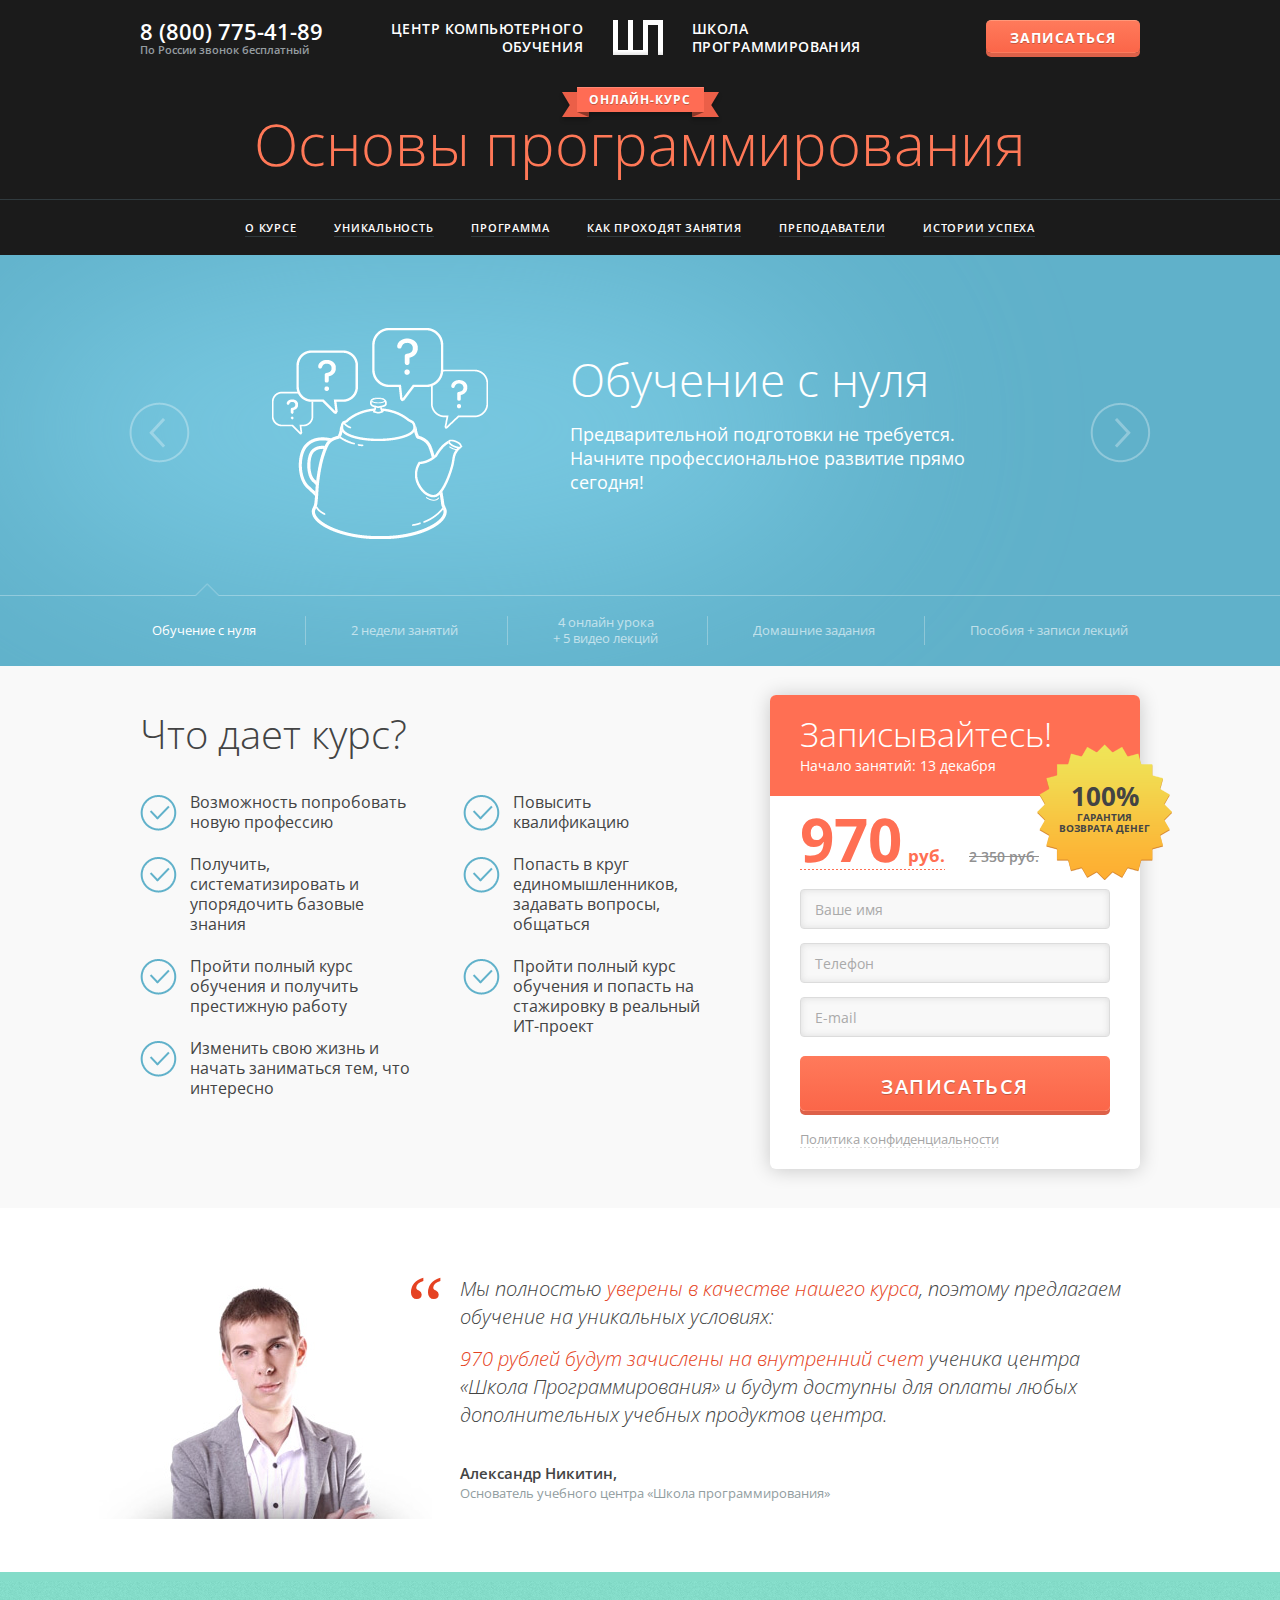
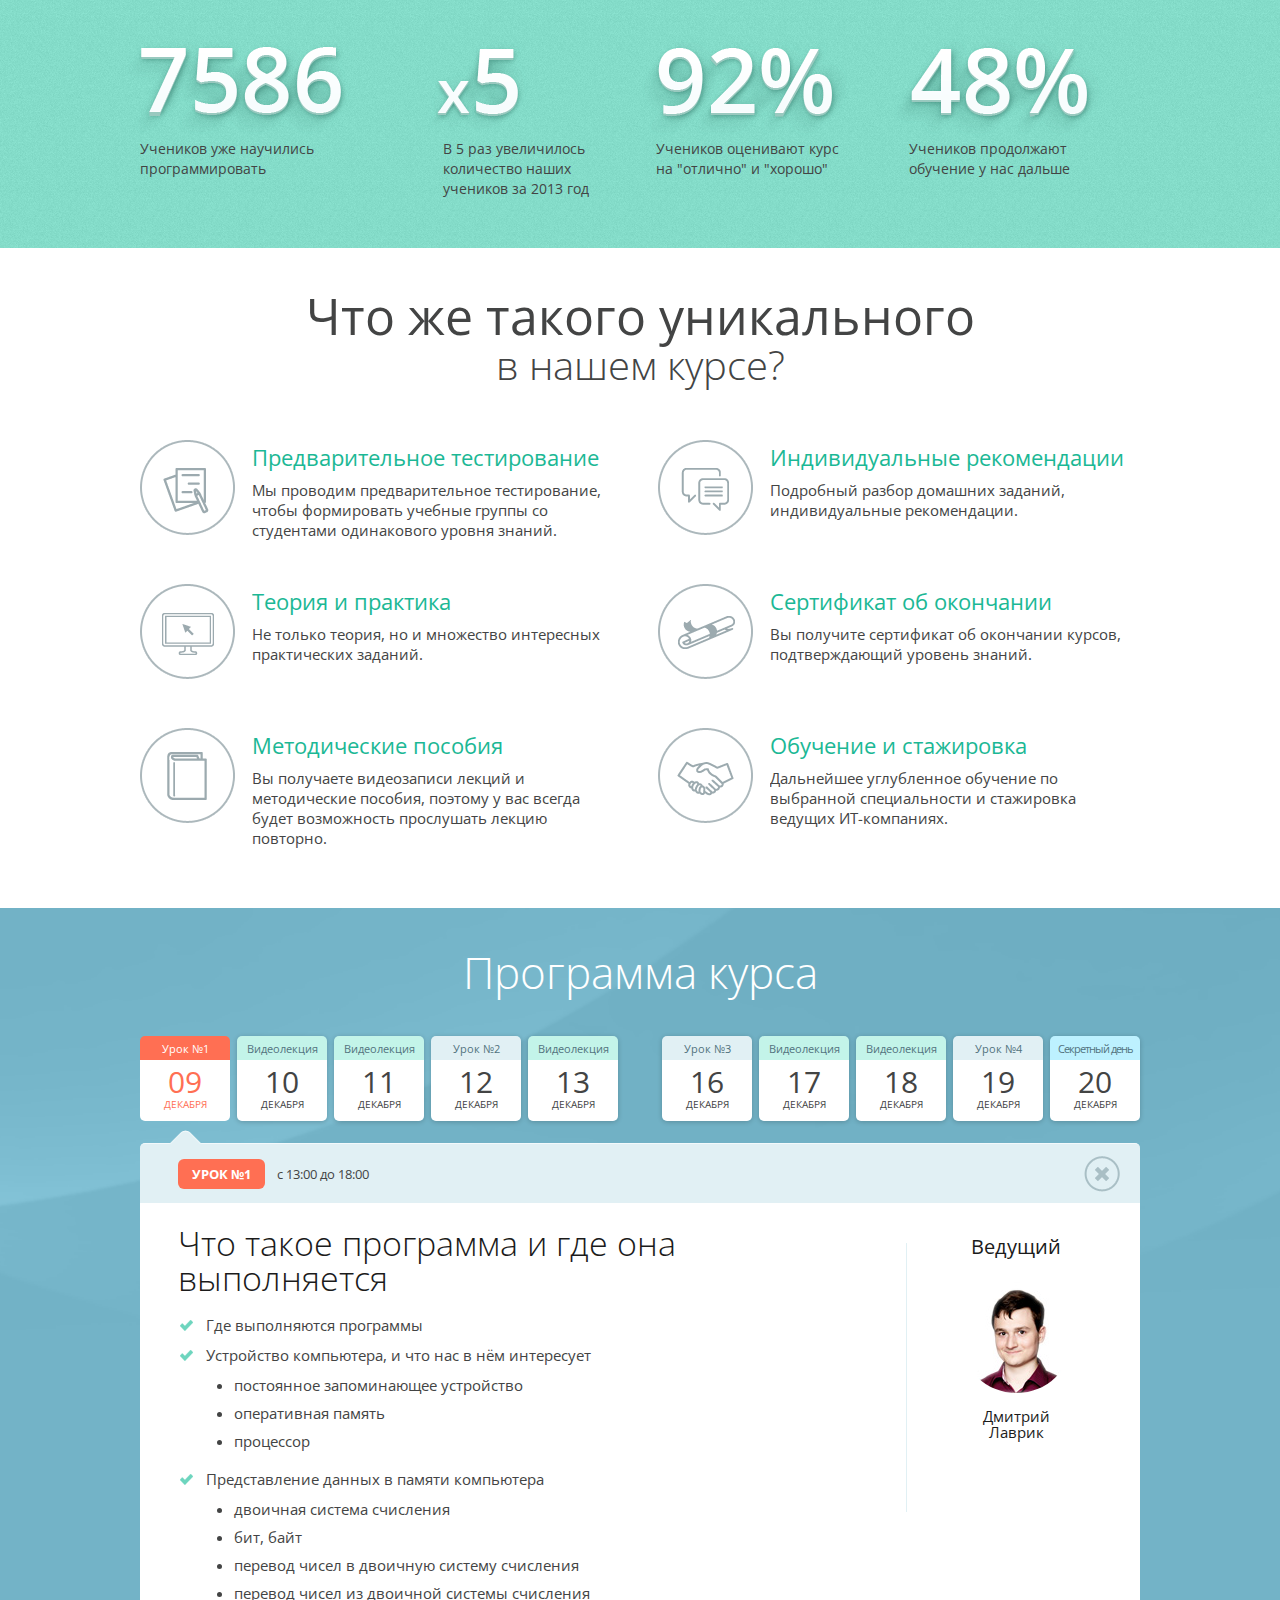
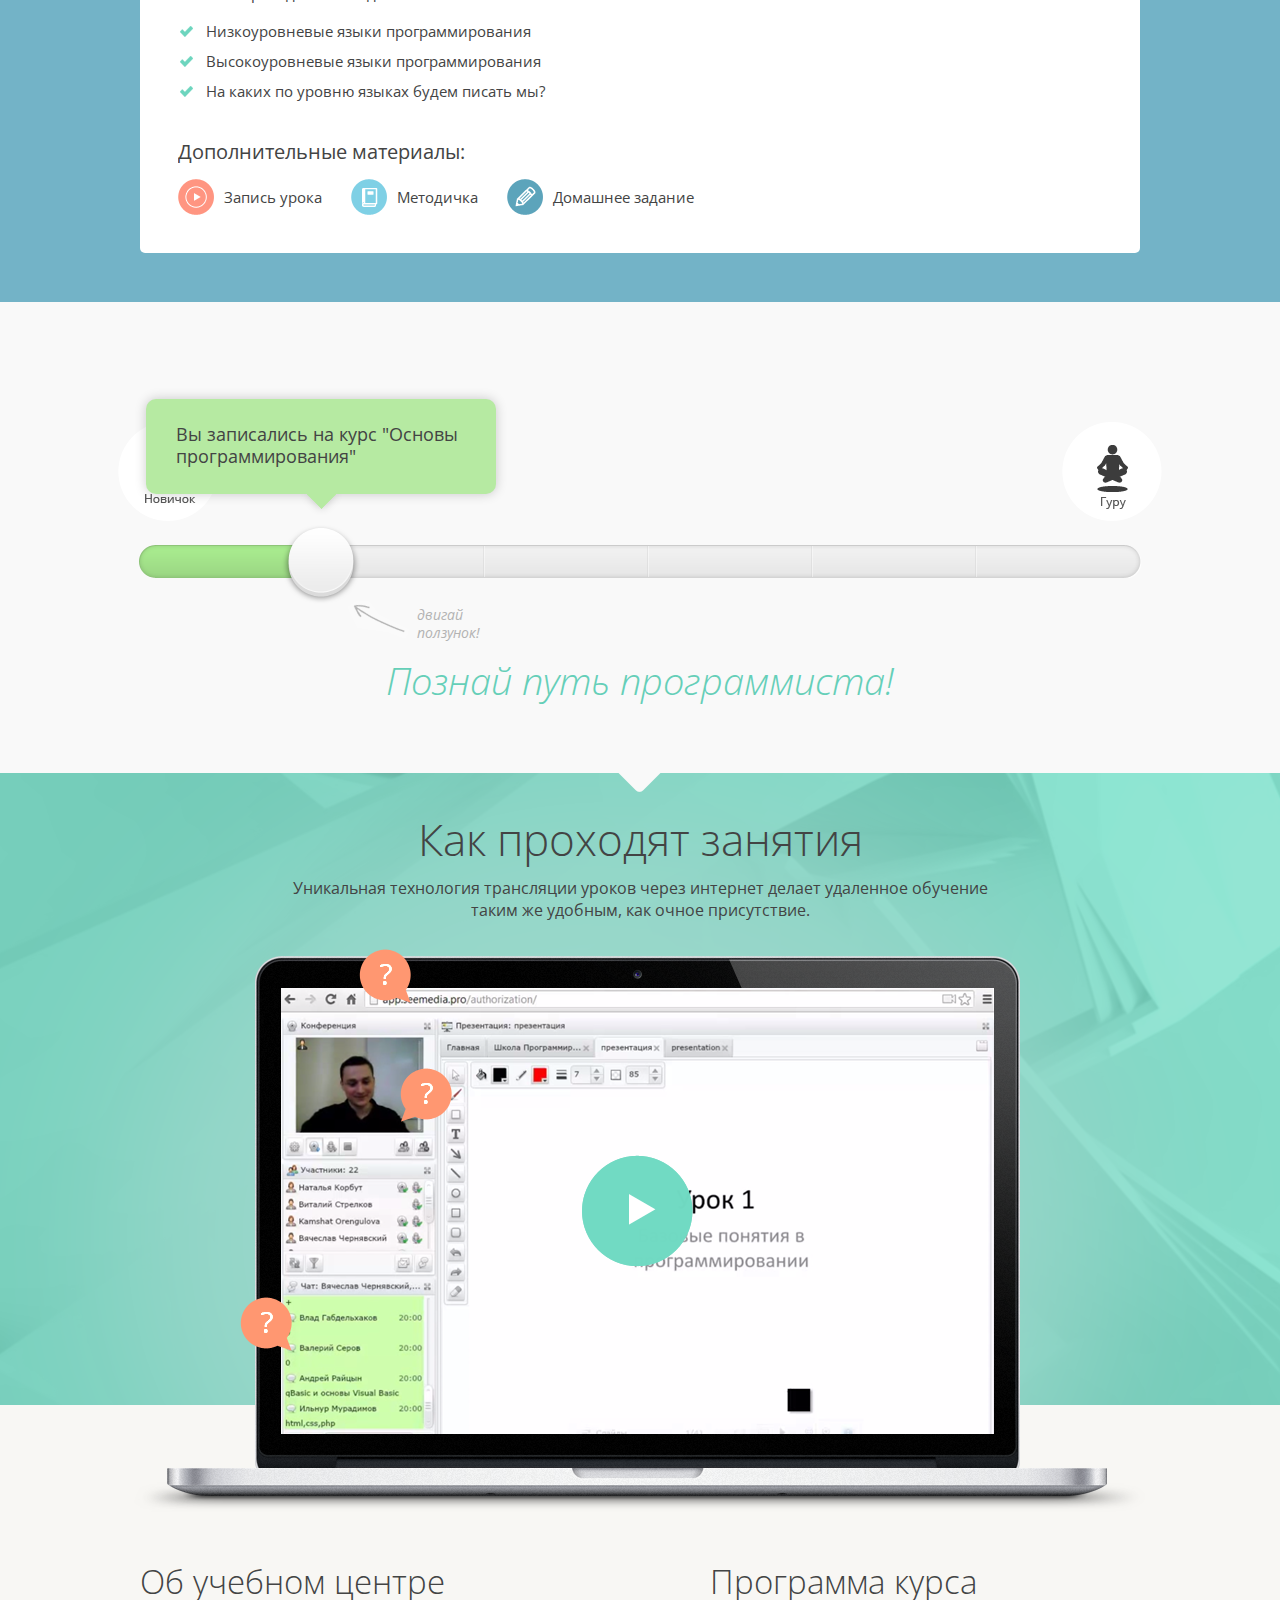
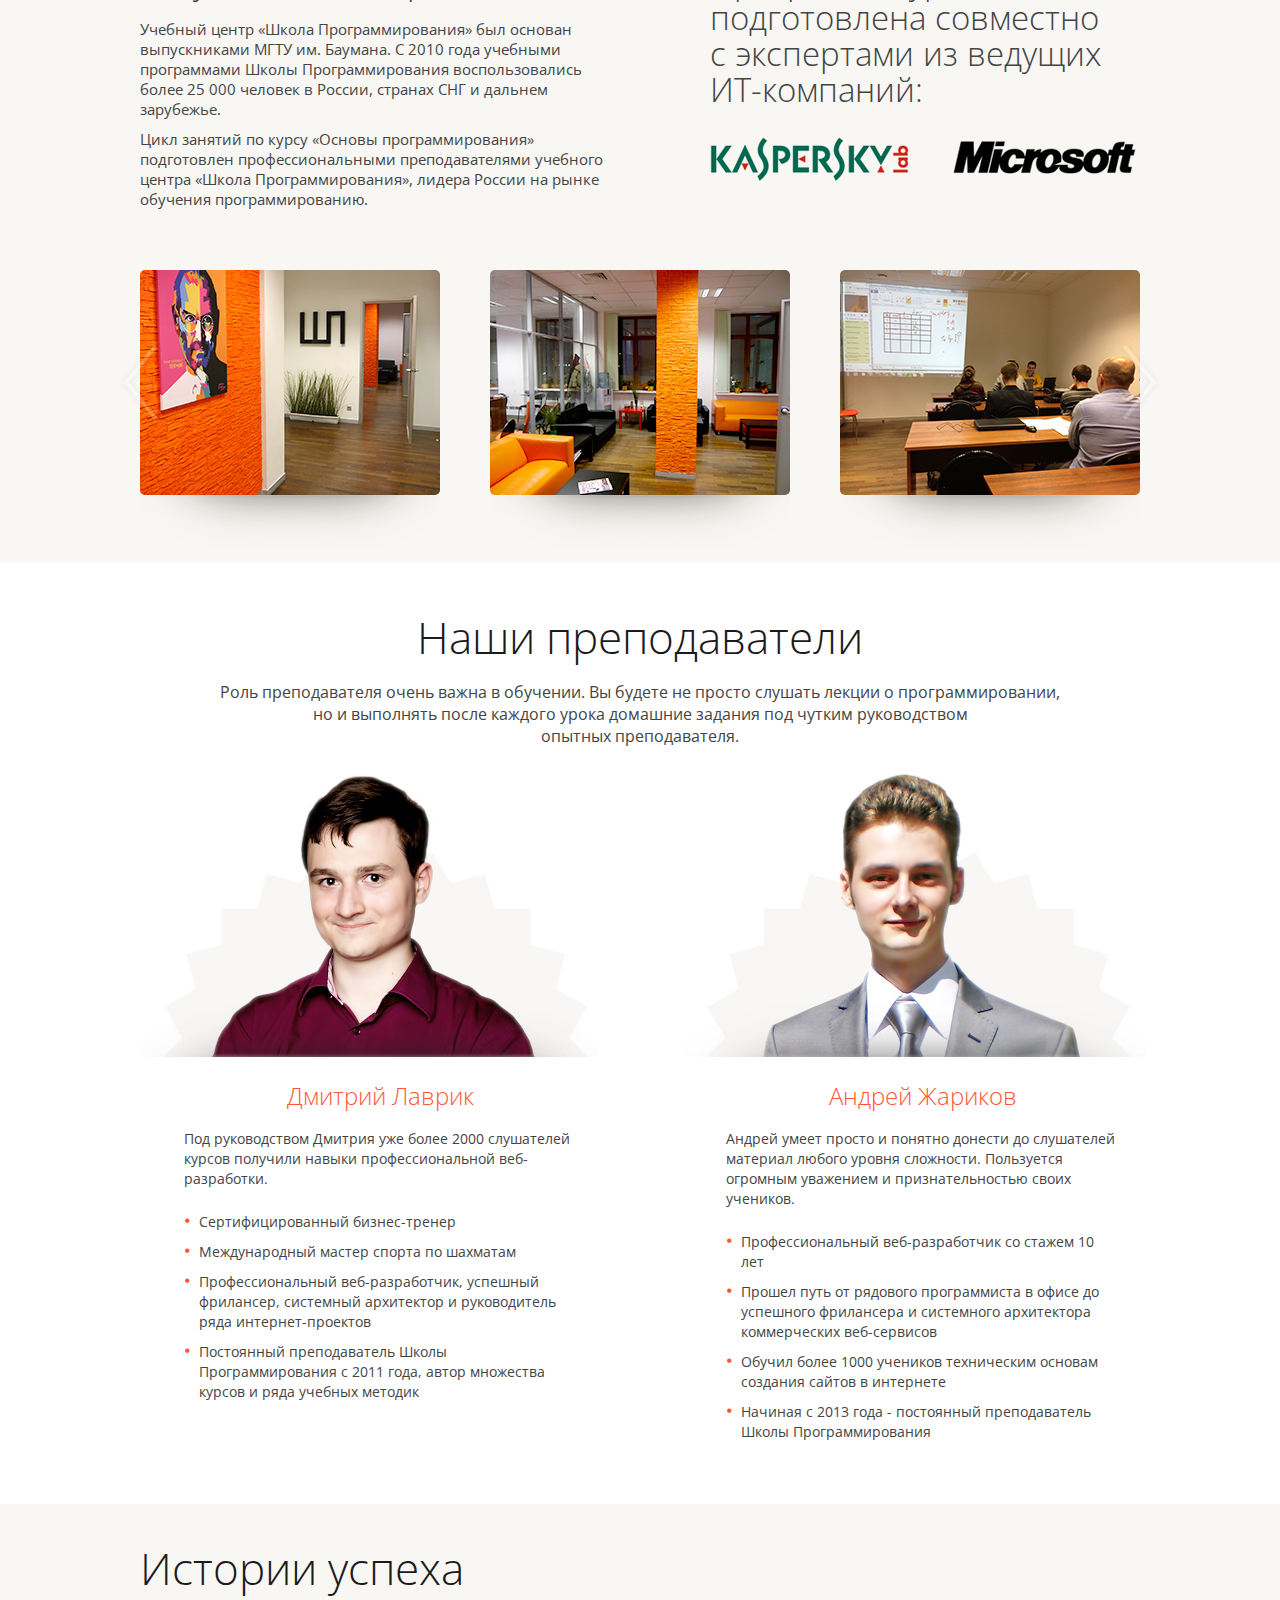
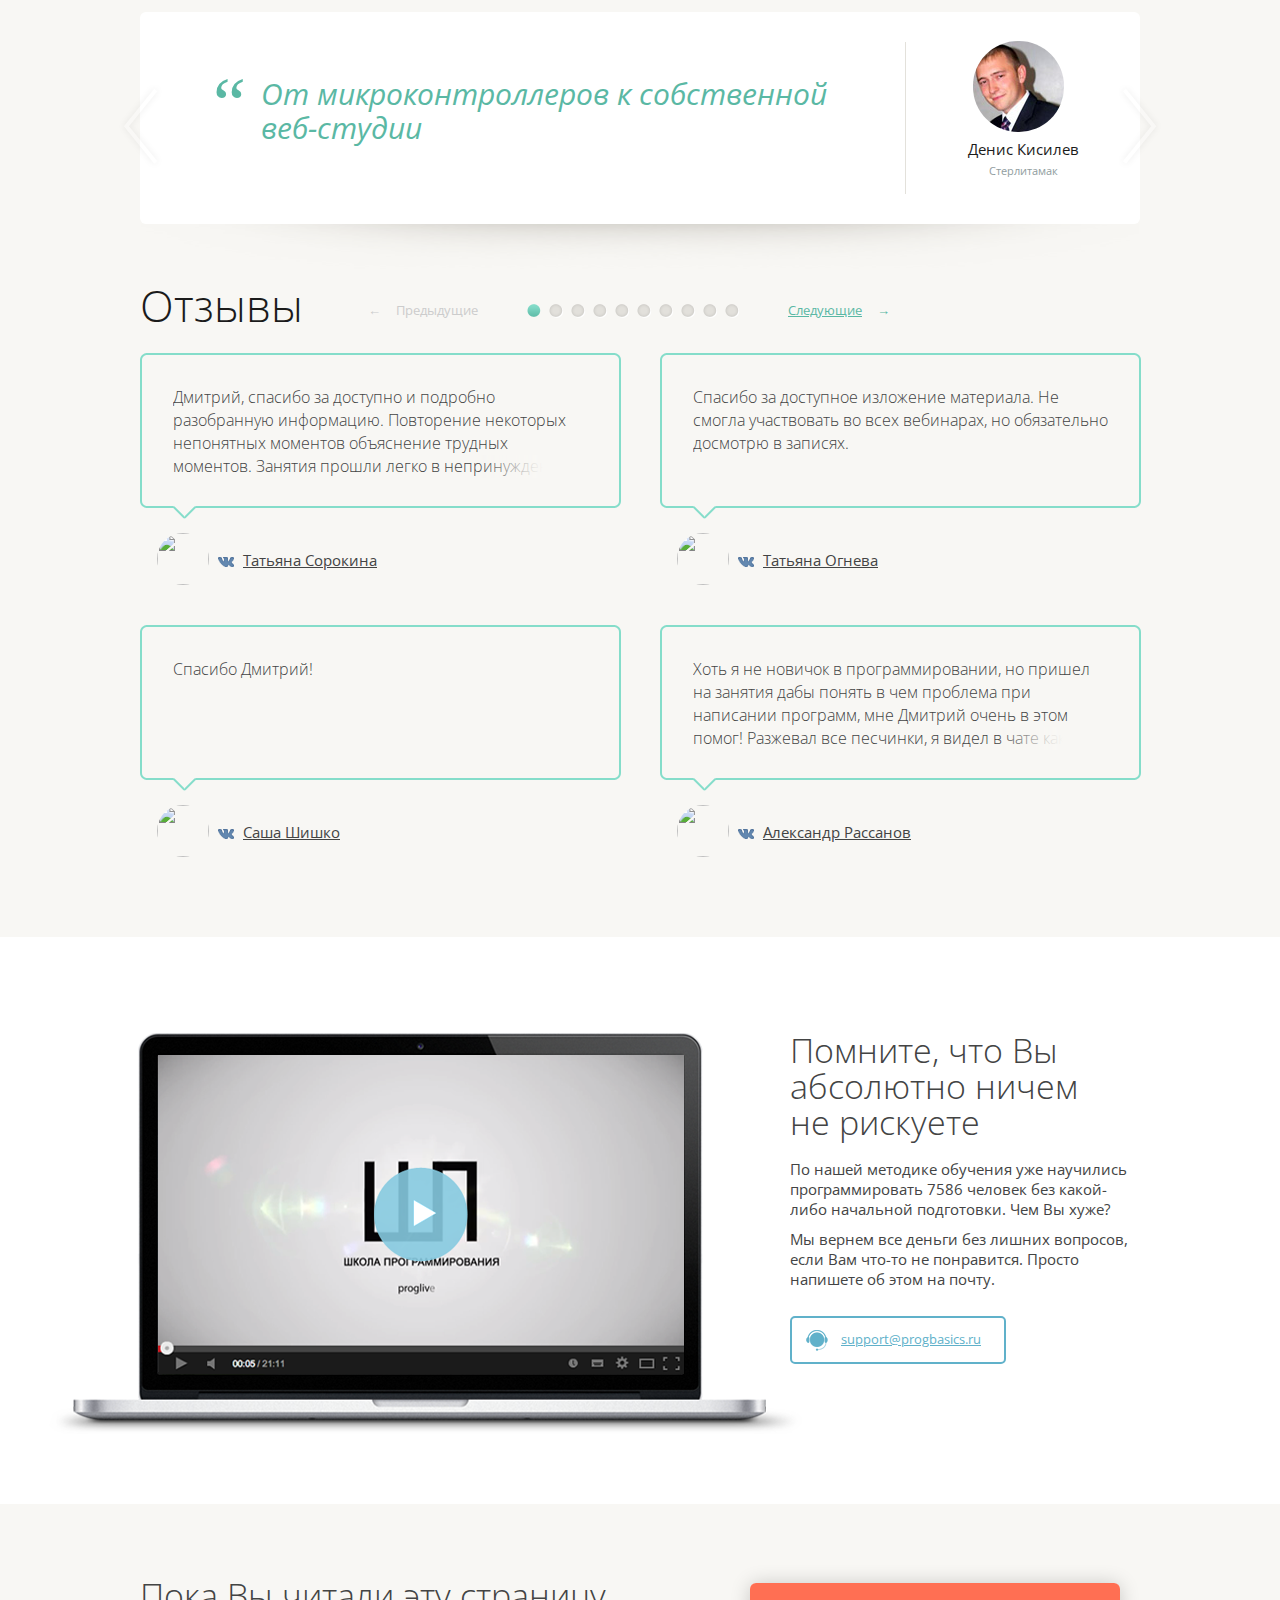
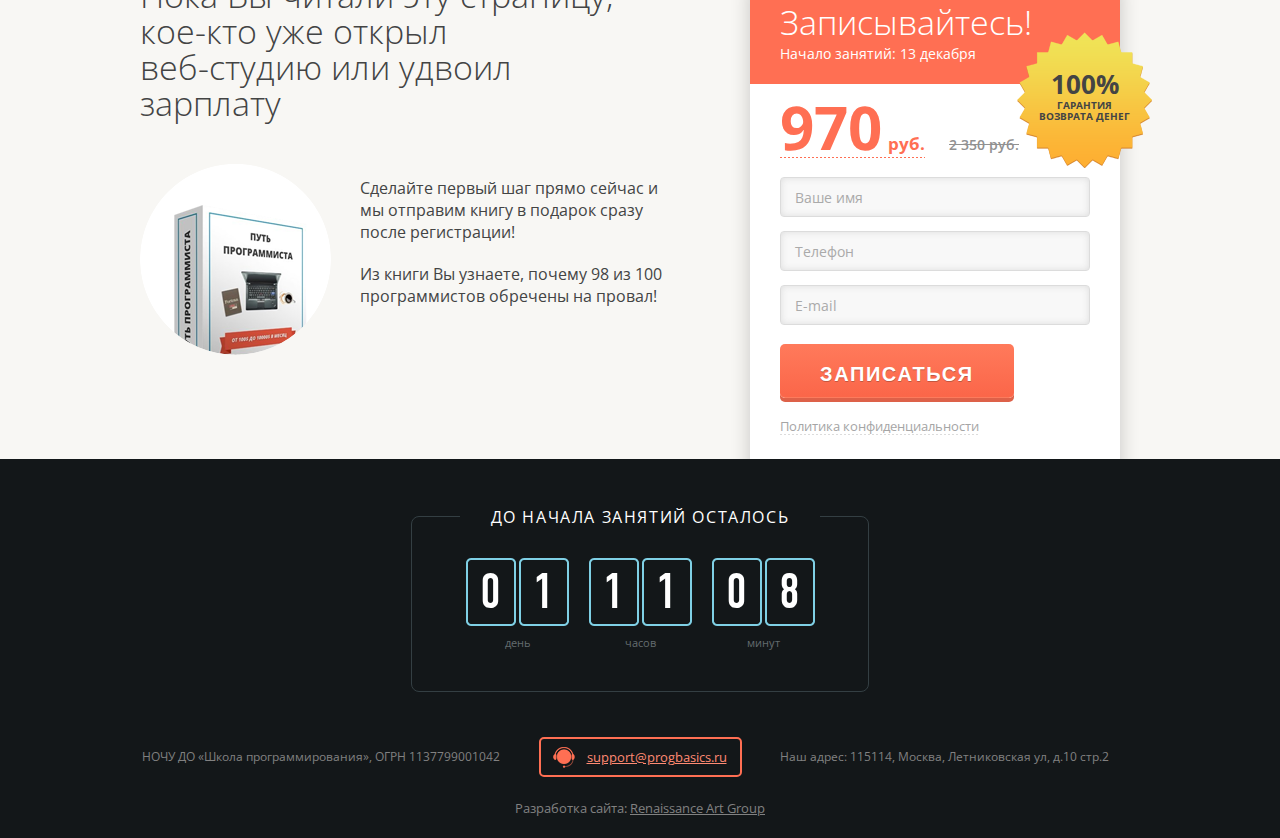
==== commit b8371346: "Ver. 3.4" ====
--- a/index.html
+++ b/index.html
@@ -1065,8 +1065,15 @@
             </div>
             <div class="course-descr-content fc">
               <div class="course-descr-descr">
-              	<h2>Выдача сертификатов и награждение лучших студентов</h2>
-                <p>Раздача секретных подарков всем участникам</p>
+              	<div class="secret-l">
+                  <img src="images/cert.png"/>
+                </div>
+                <div class="secret-r">
+                  <h2>Выдача сертификатов<br />
+                  и награждение<br />
+                  лучших студентов</h2>
+                  <p>А так же раздача секретных подарков всем участникам</p>
+                </div>
               </div>
             </div>
           </div>
@@ -2573,6 +2580,9 @@
         Наш адрес: 115114, Москва, Летниковская ул, д.10 стр.2
       </div>
     </div>
+    <div class="footer-copy">
+      Разработка сайта: <a href="http://renart.ru">Renaissance Art Group</a>
+    </div>
   </div>
   
 </div>
--- a/style.css
+++ b/style.css
@@ -2693,7 +2693,7 @@
 }
 
 .body-thanks .footer-bottom {
-  padding:25px 0 39px 0;
+  padding:25px 0 10px 0;
 }
 
 .body-thanks .top-wrap {min-height: 100%;
@@ -2702,10 +2702,42 @@
 
 .body-thanks .top-main {
   overflow:auto;
-	padding-bottom: 90px;
+	padding-bottom: 107px;
 }
 
 .body-thanks .footer {position: relative;
-	margin-top: -90px !important;
-	height: 90px !important;
-	clear:both !important;}+	margin-top: -107px !important;
+	height: 107px !important;
+	clear:both !important;}
+  
+.secret-l {
+  float: left;
+  width: 417px;
+  padding: 18px 0 0 0;
+  margin: 0 0 0 -4px;
+}
+
+.secret-r {
+  padding:72px 0 0 0;
+  overflow:hidden;
+}
+
+.secret-r h2 {
+  margin:0 0 32px 0;
+}
+
+.footer-copy {
+  padding:5px 0 0 0;
+  color:#818181;
+  font-size:13px;
+  text-align:center;
+}
+
+.footer-copy a,
+.footer-copy a:visited {
+  color:#818181;
+}
+
+.body-thanks .footer-copy {
+  padding:5px 0 20px 0;
+}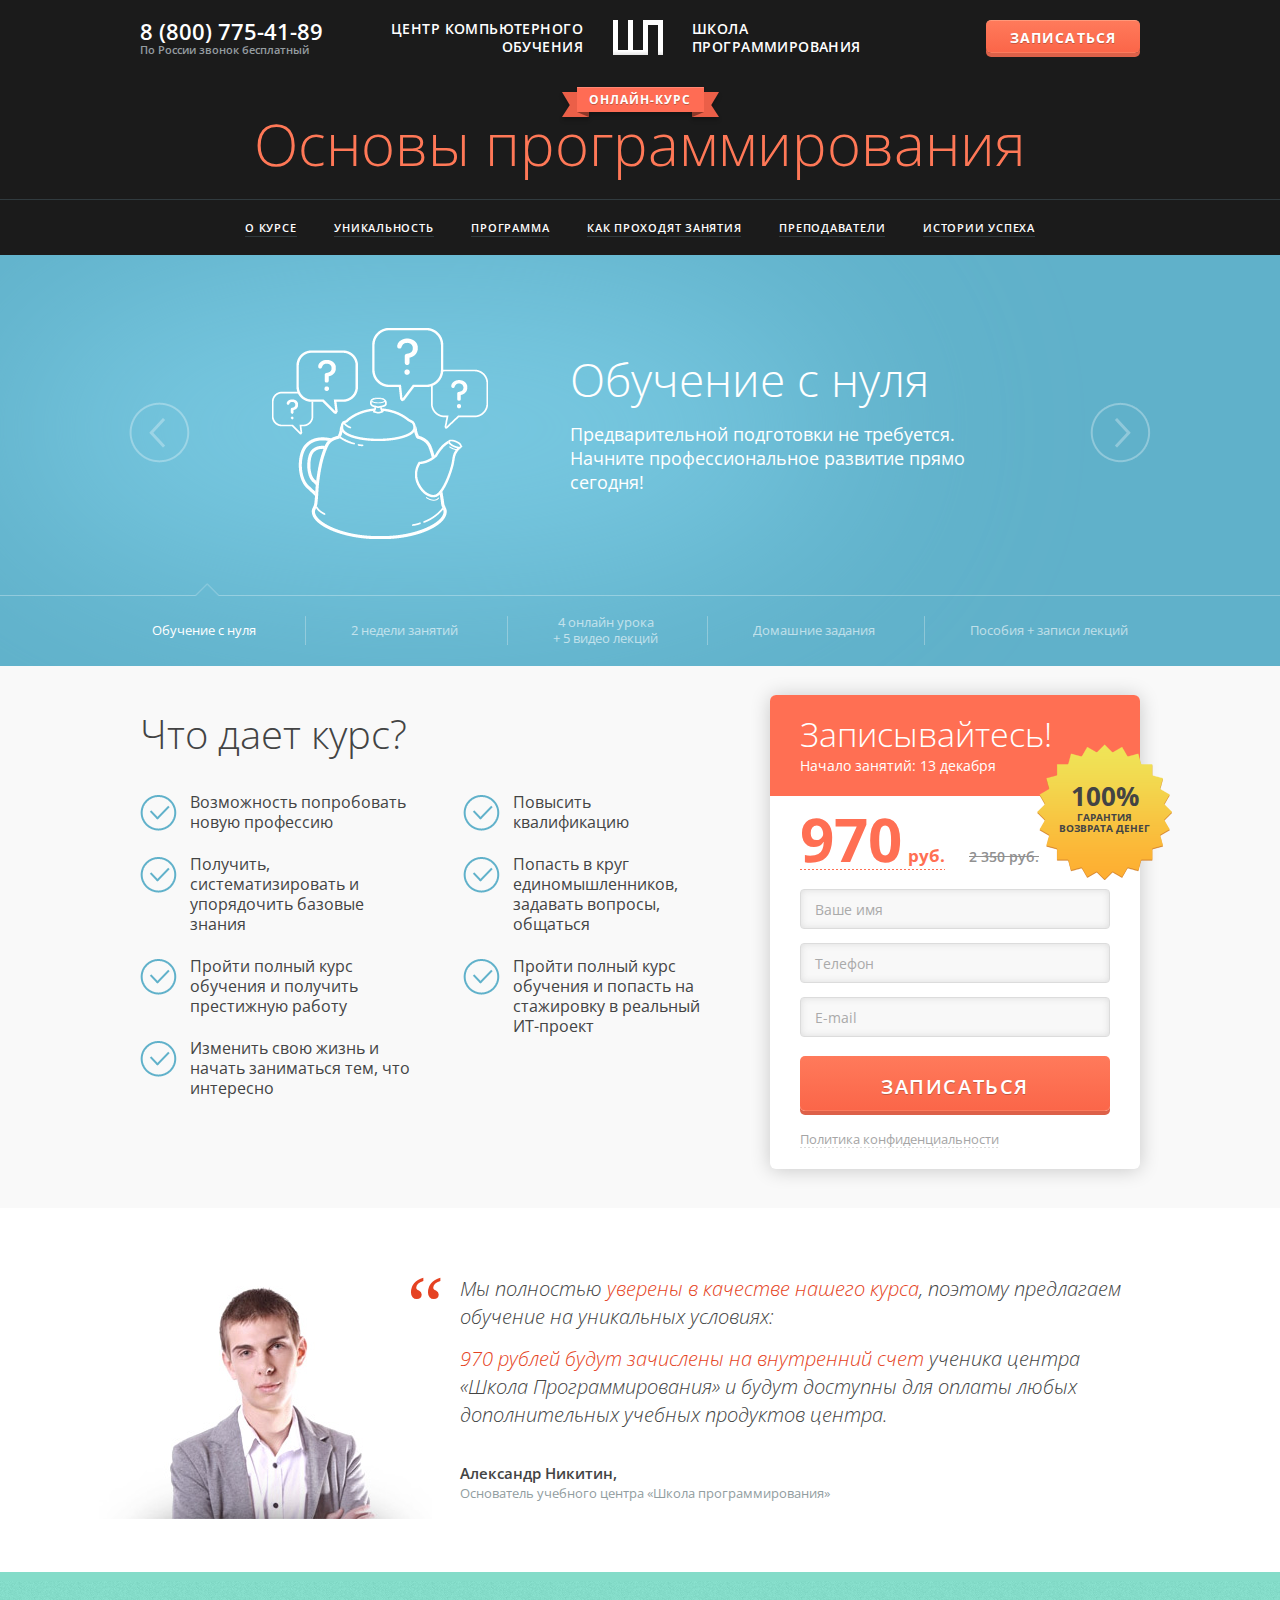
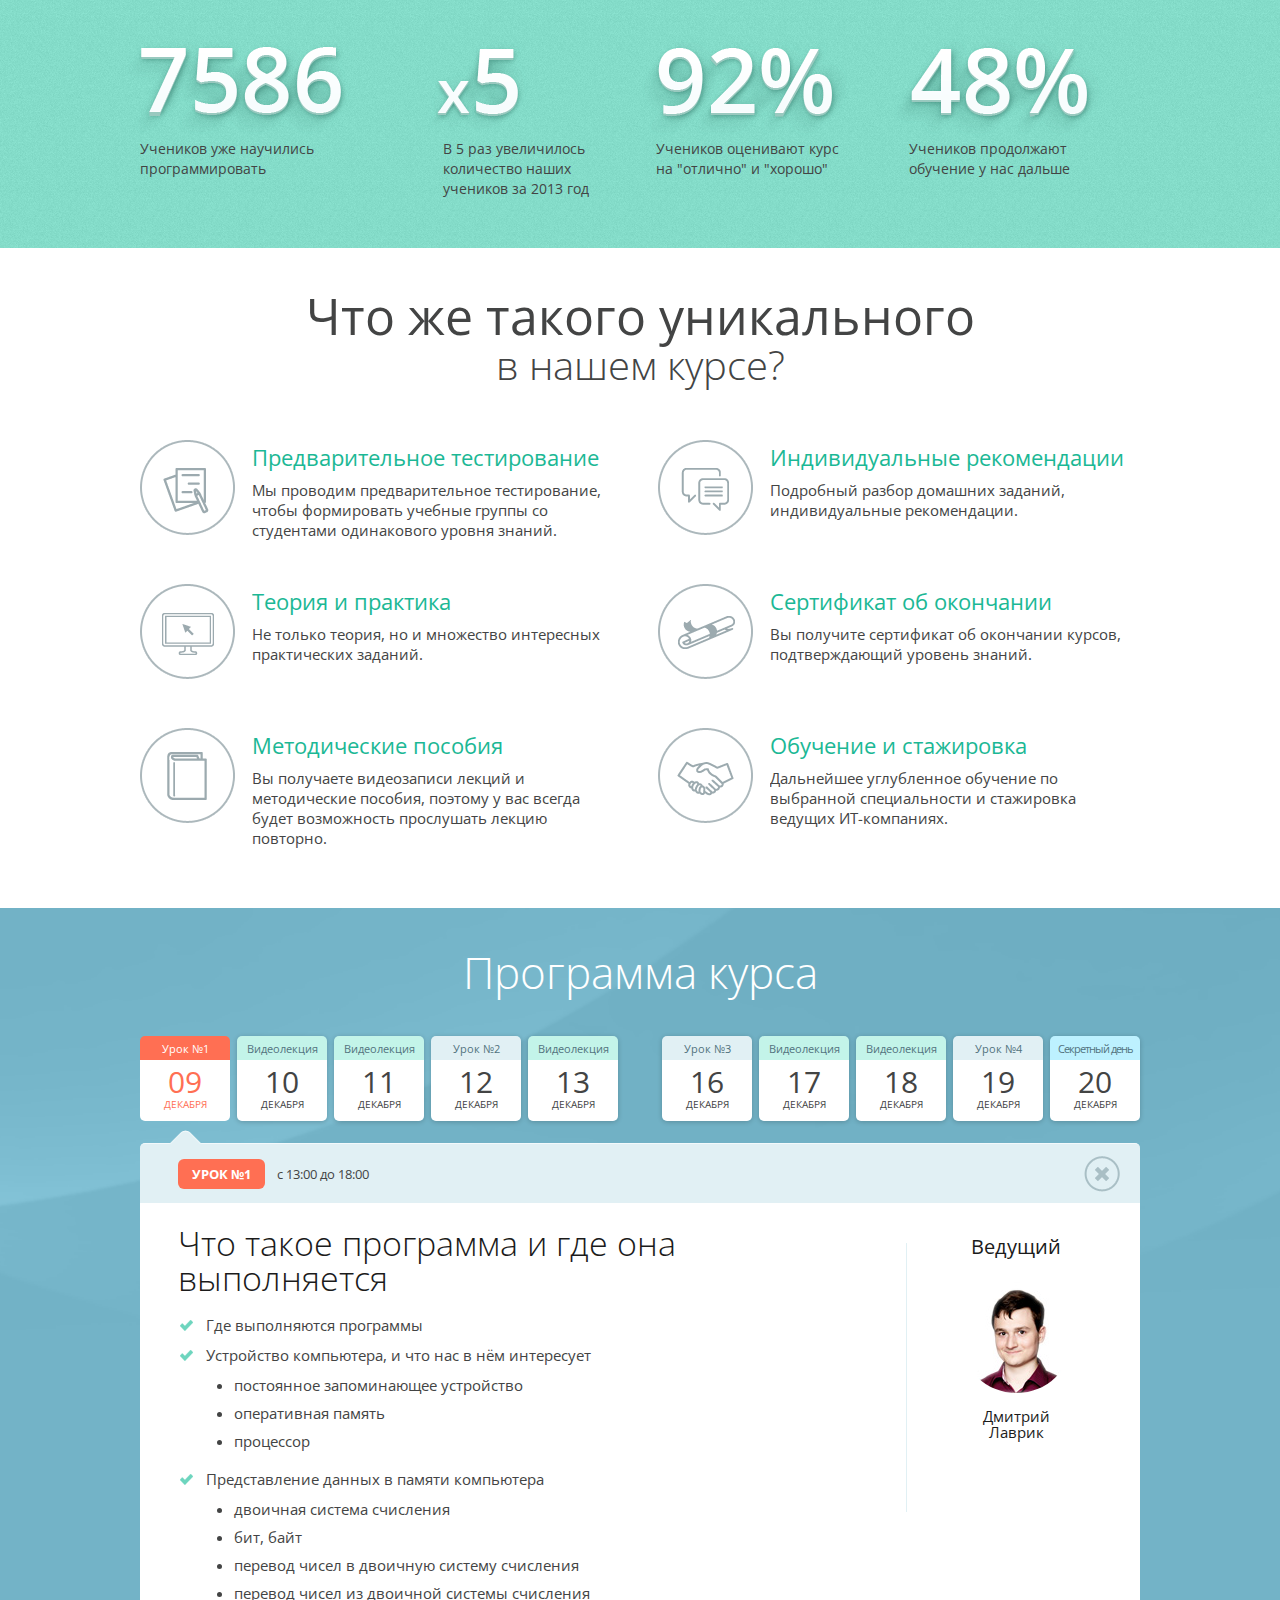
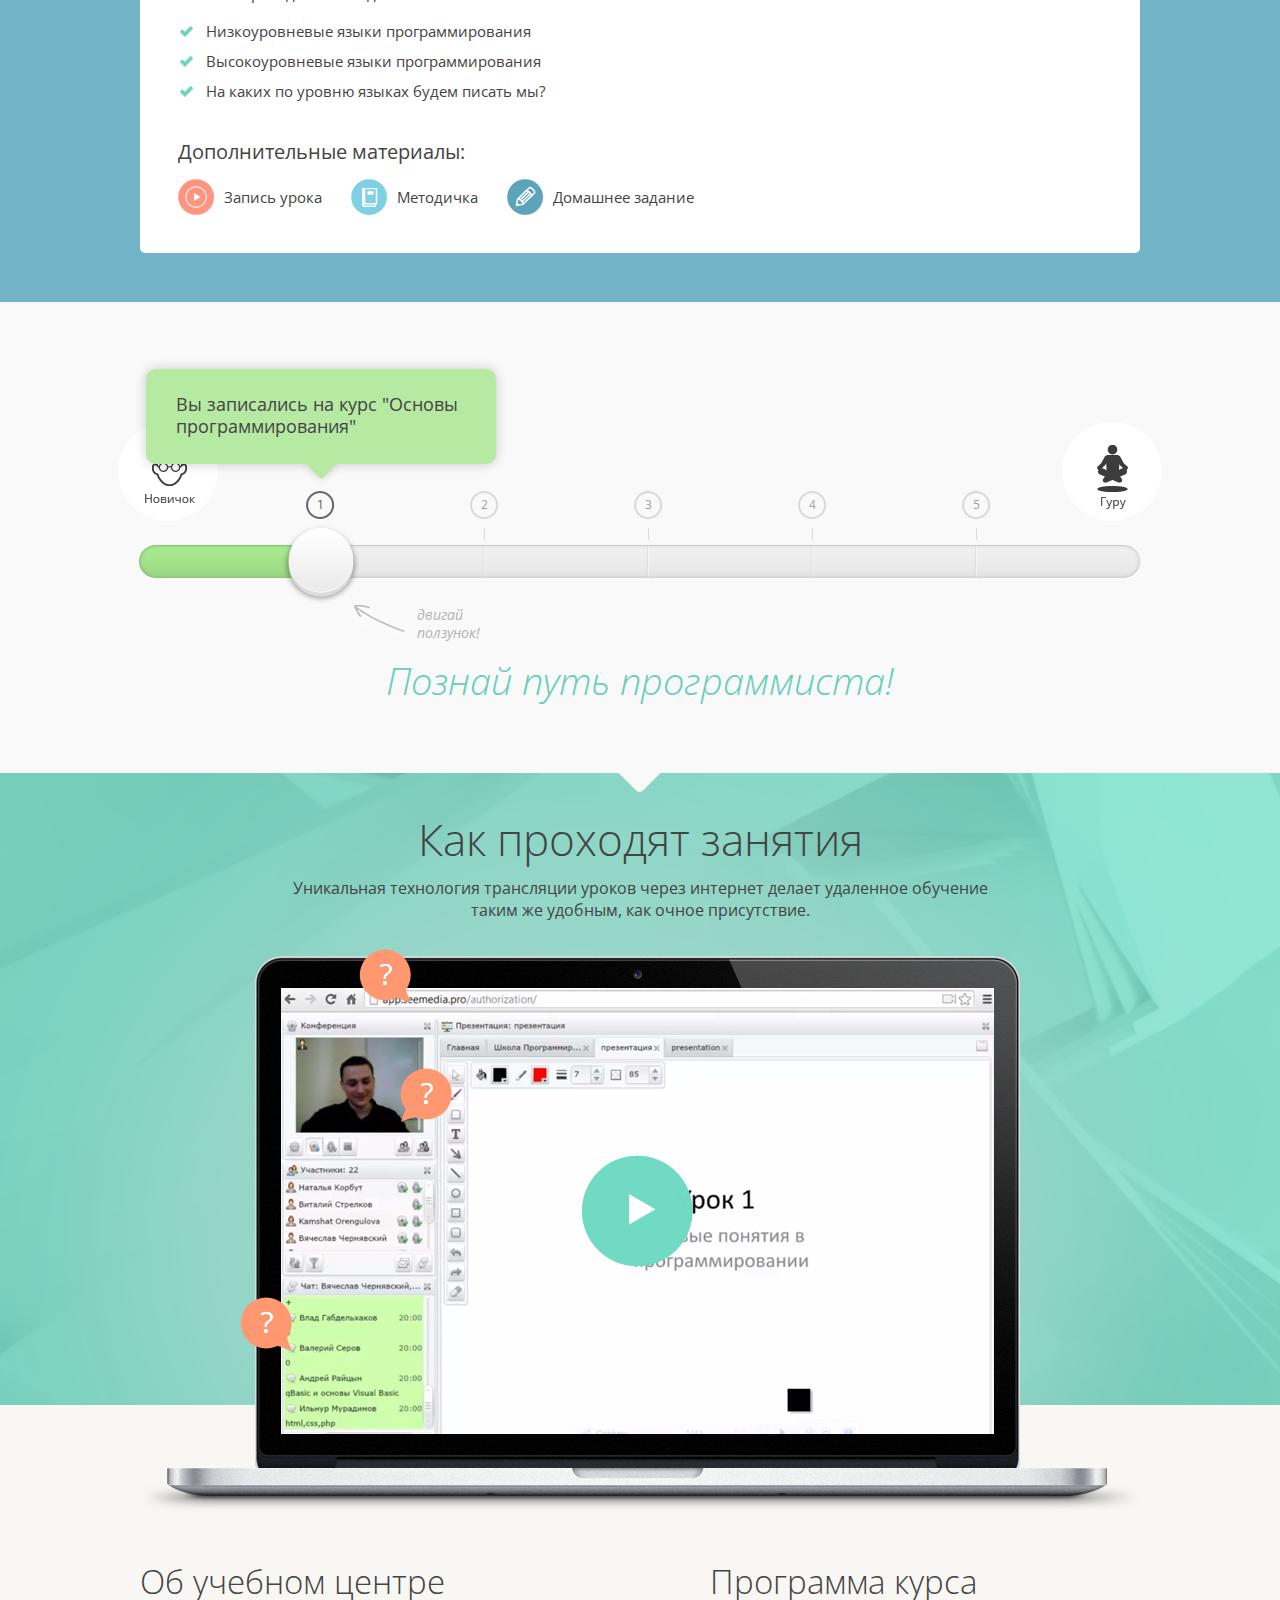
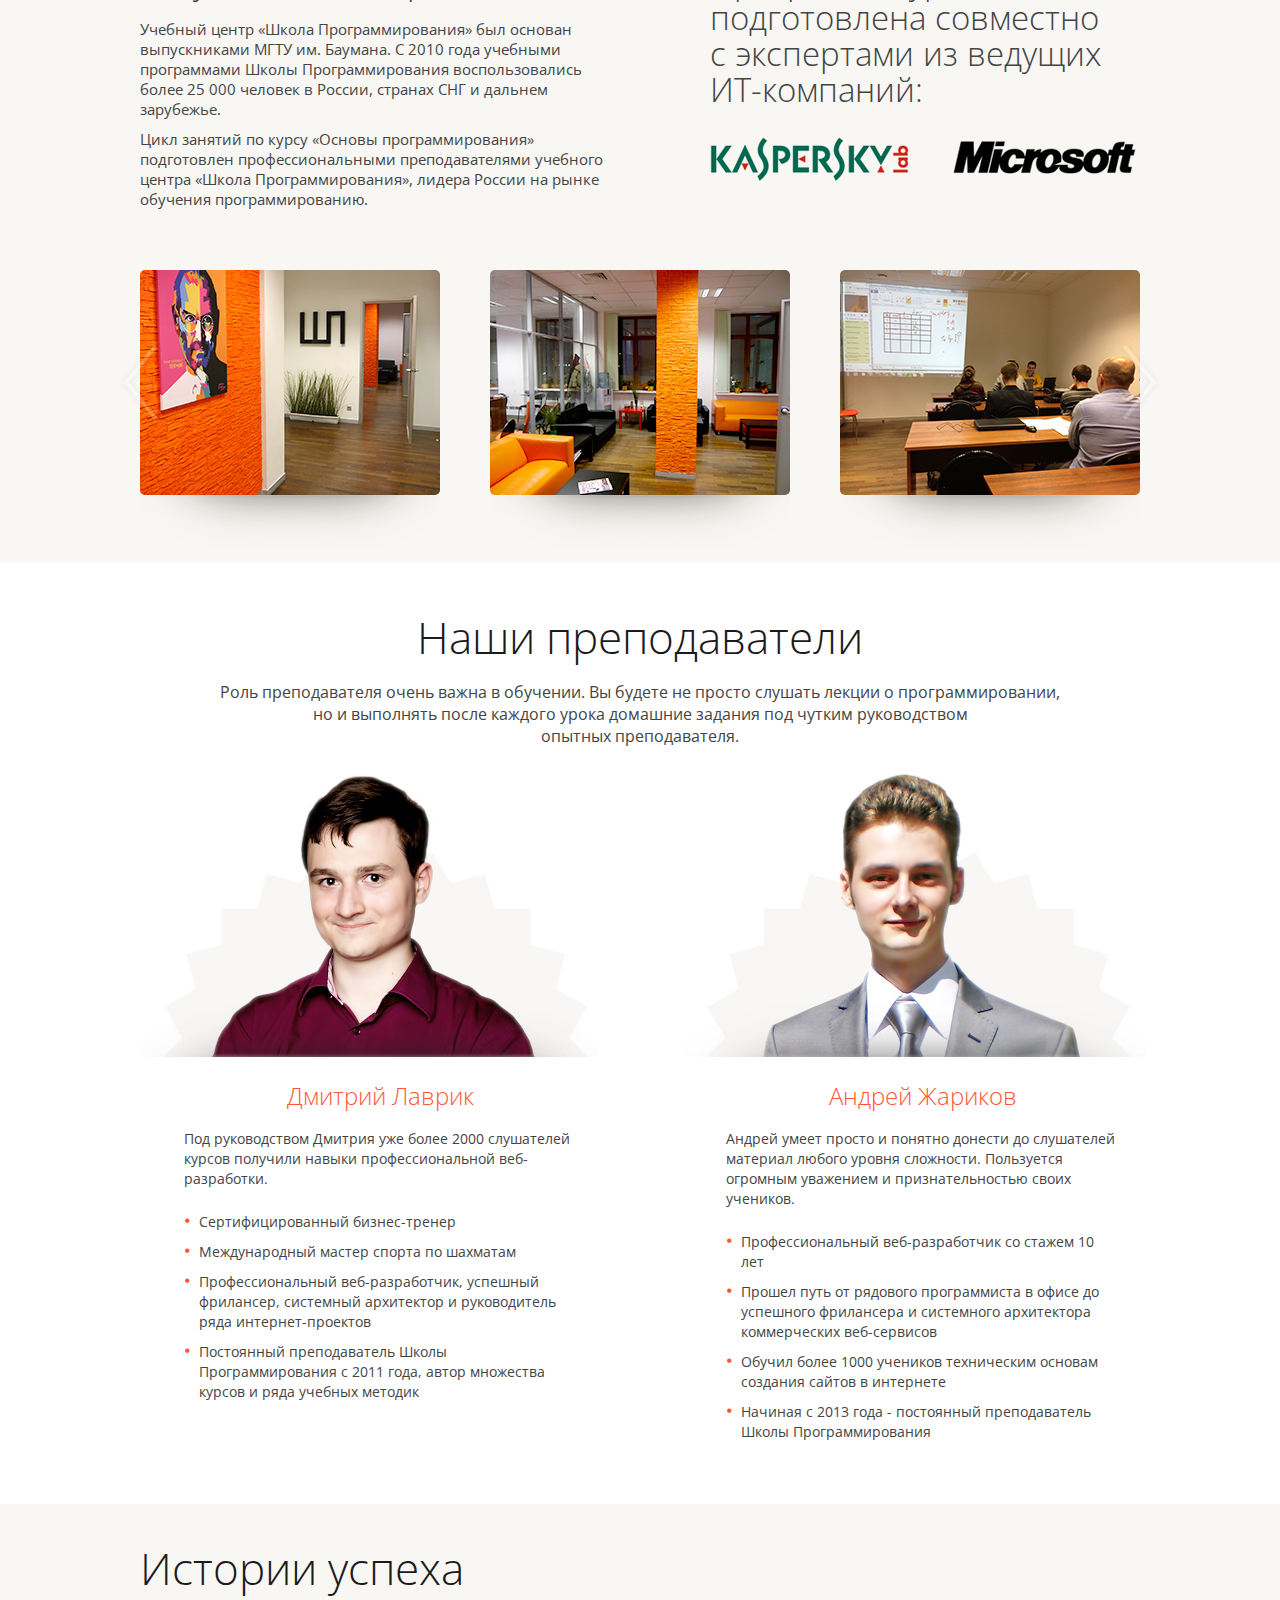
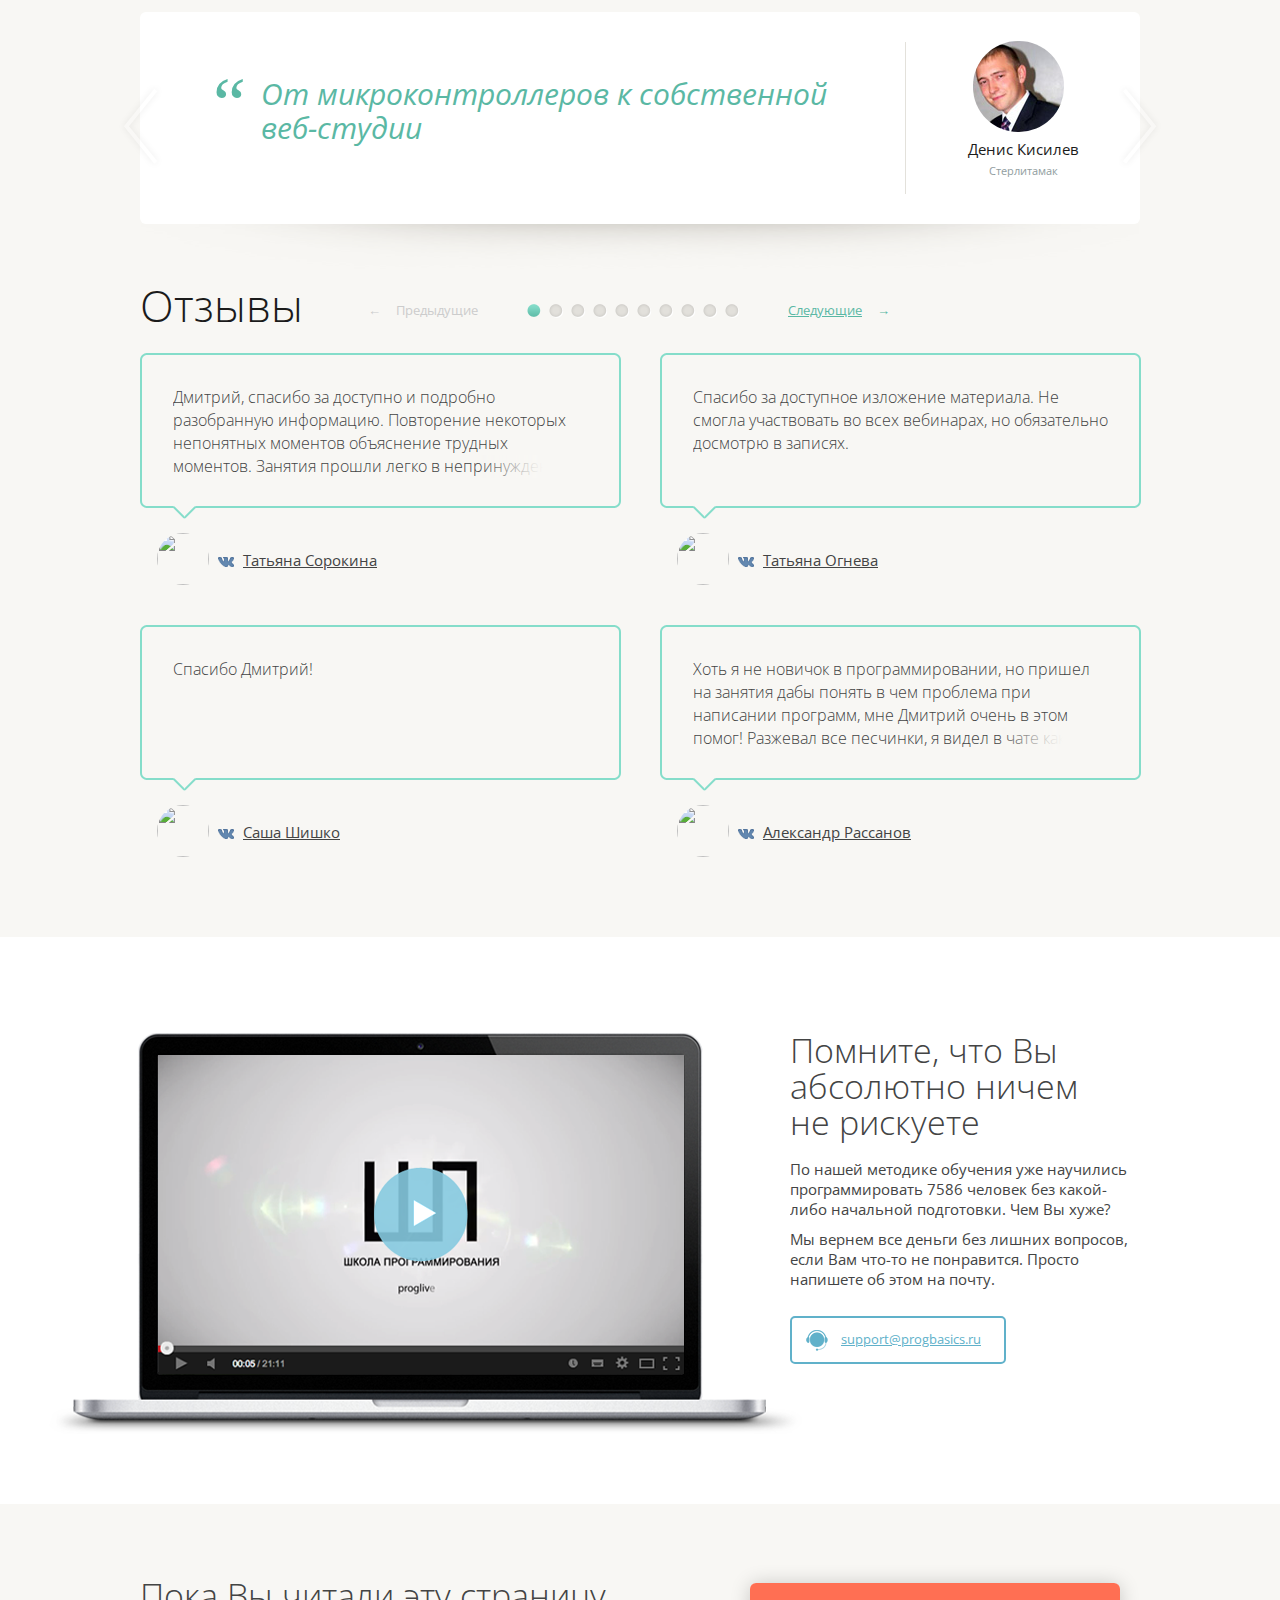
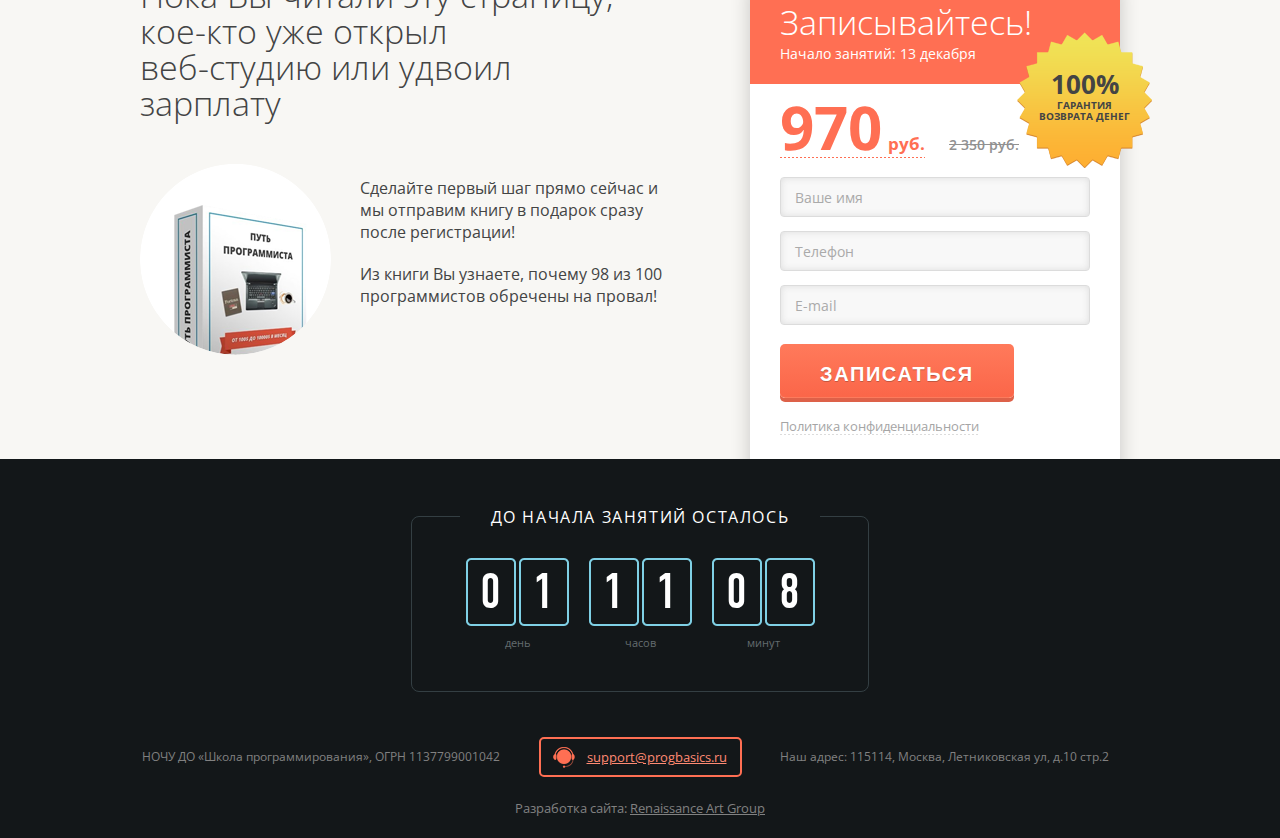
==== commit d2ea9e9c: "Ver. 3.6" ====
--- a/index.html
+++ b/index.html
@@ -1087,6 +1087,14 @@
             <div class="ico-novice"></div>
             <div class="ico-guru"></div>
             
+            <div class="way-steps">
+              <div class="step step-1 act">1</div>
+              <div class="step step-2">2</div>
+              <div class="step step-3">3</div>
+              <div class="step step-4">4</div>
+              <div class="step step-5">5</div>
+            </div>
+            
             <div class="way-tooltips">
             	<div class="tooltip-popup tooltip-popup-t way-tooltip-popup" id="way-tooltip-1" style="display:block;">
             	  <div class="tooltip-cont">
--- a/style.css
+++ b/style.css
@@ -644,18 +644,18 @@
 }
 
 .main-slider .slide-2 .pic img {
+  left: 119px;
+  top: 64px;
+}
+
+.main-slider .slide-3 .pic img {
+  left: 94px;
+  top: 72px;
+}
+
+.main-slider .slide-4 .pic img {
   left: 80px;
   top: 74px;
-}
-
-.main-slider .slide-3 .pic img {
-  left: 119px;
-  top: 64px;
-}
-
-.main-slider .slide-4 .pic img {
-  left: 94px;
-  top: 72px;
 }
 
 .main-slider .slide-5 .pic img {
@@ -1441,6 +1441,52 @@
   background:url(images/way-slider-range.png) 0 0 no-repeat;
 }
 
+.way-steps {
+  position: absolute;
+  width: 660px;
+  height: 28px;
+  background: url(images/steps-bg.png) 0 0 no-repeat;
+  top: 226px;
+  left: 180px;
+}
+
+.way-steps .step {
+  position:absolute;
+  top:-37px;
+  width:29px;
+  height:28px;
+  text-align:center;
+  font-size:12px;
+  line-height:27px;
+  color:#9f9f9f;
+  background:url(images/steps-round.png) 0 0 no-repeat;
+}
+
+.way-steps .act {
+  color:#595959;
+  background-position:-30px 0;
+}
+
+.way-steps .step-1 {
+  left:-14px;
+}
+
+.way-steps .step-2 {
+  left:150px;
+}
+
+.way-steps .step-3 {
+  left:314px;
+}
+
+.way-steps .step-4 {
+  left:478px;
+}
+
+.way-steps .step-5 {
+  left:642px;
+}
+
 #test {
   position:fixed;
   background:#333;
@@ -1456,7 +1502,7 @@
 
 .way-block .tooltip-popup {
   width:350px;
-  bottom:-112px;
+  bottom:-82px;
 }
 
 .way-block .tooltip-cont {
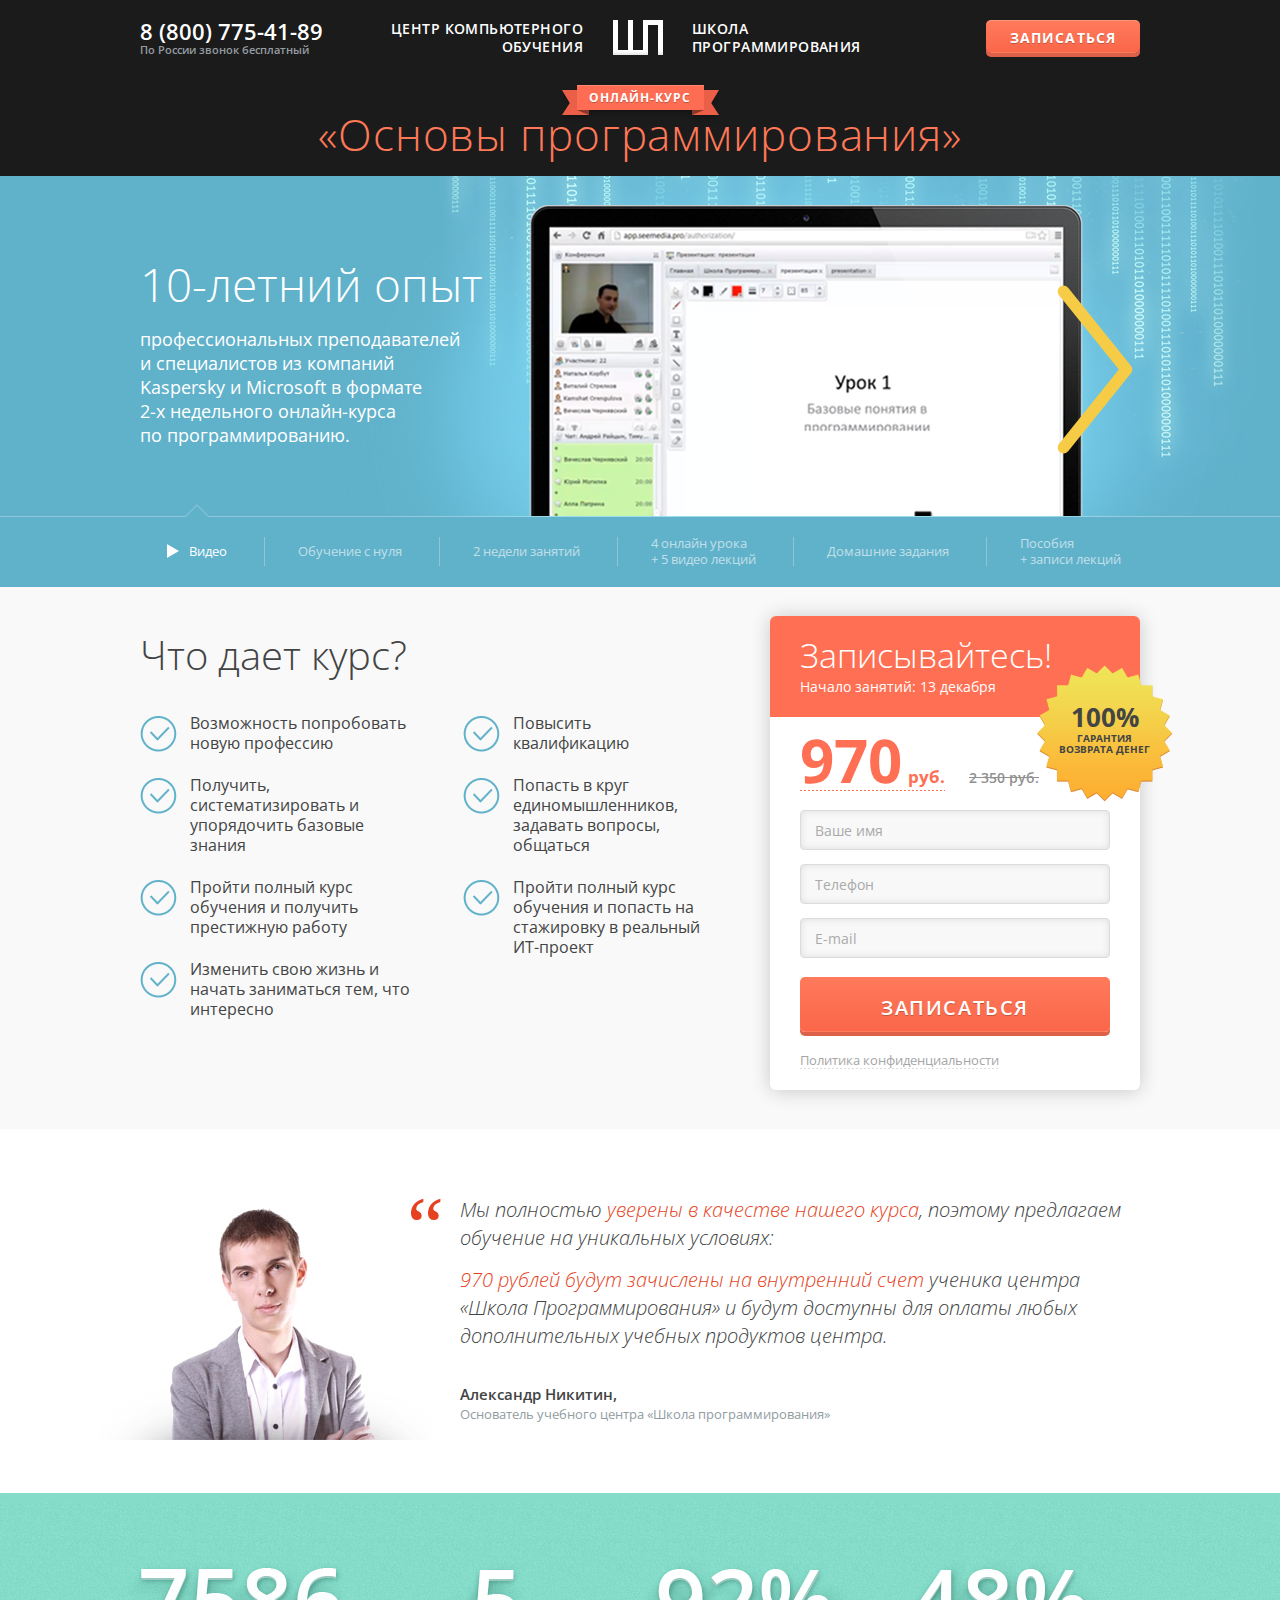
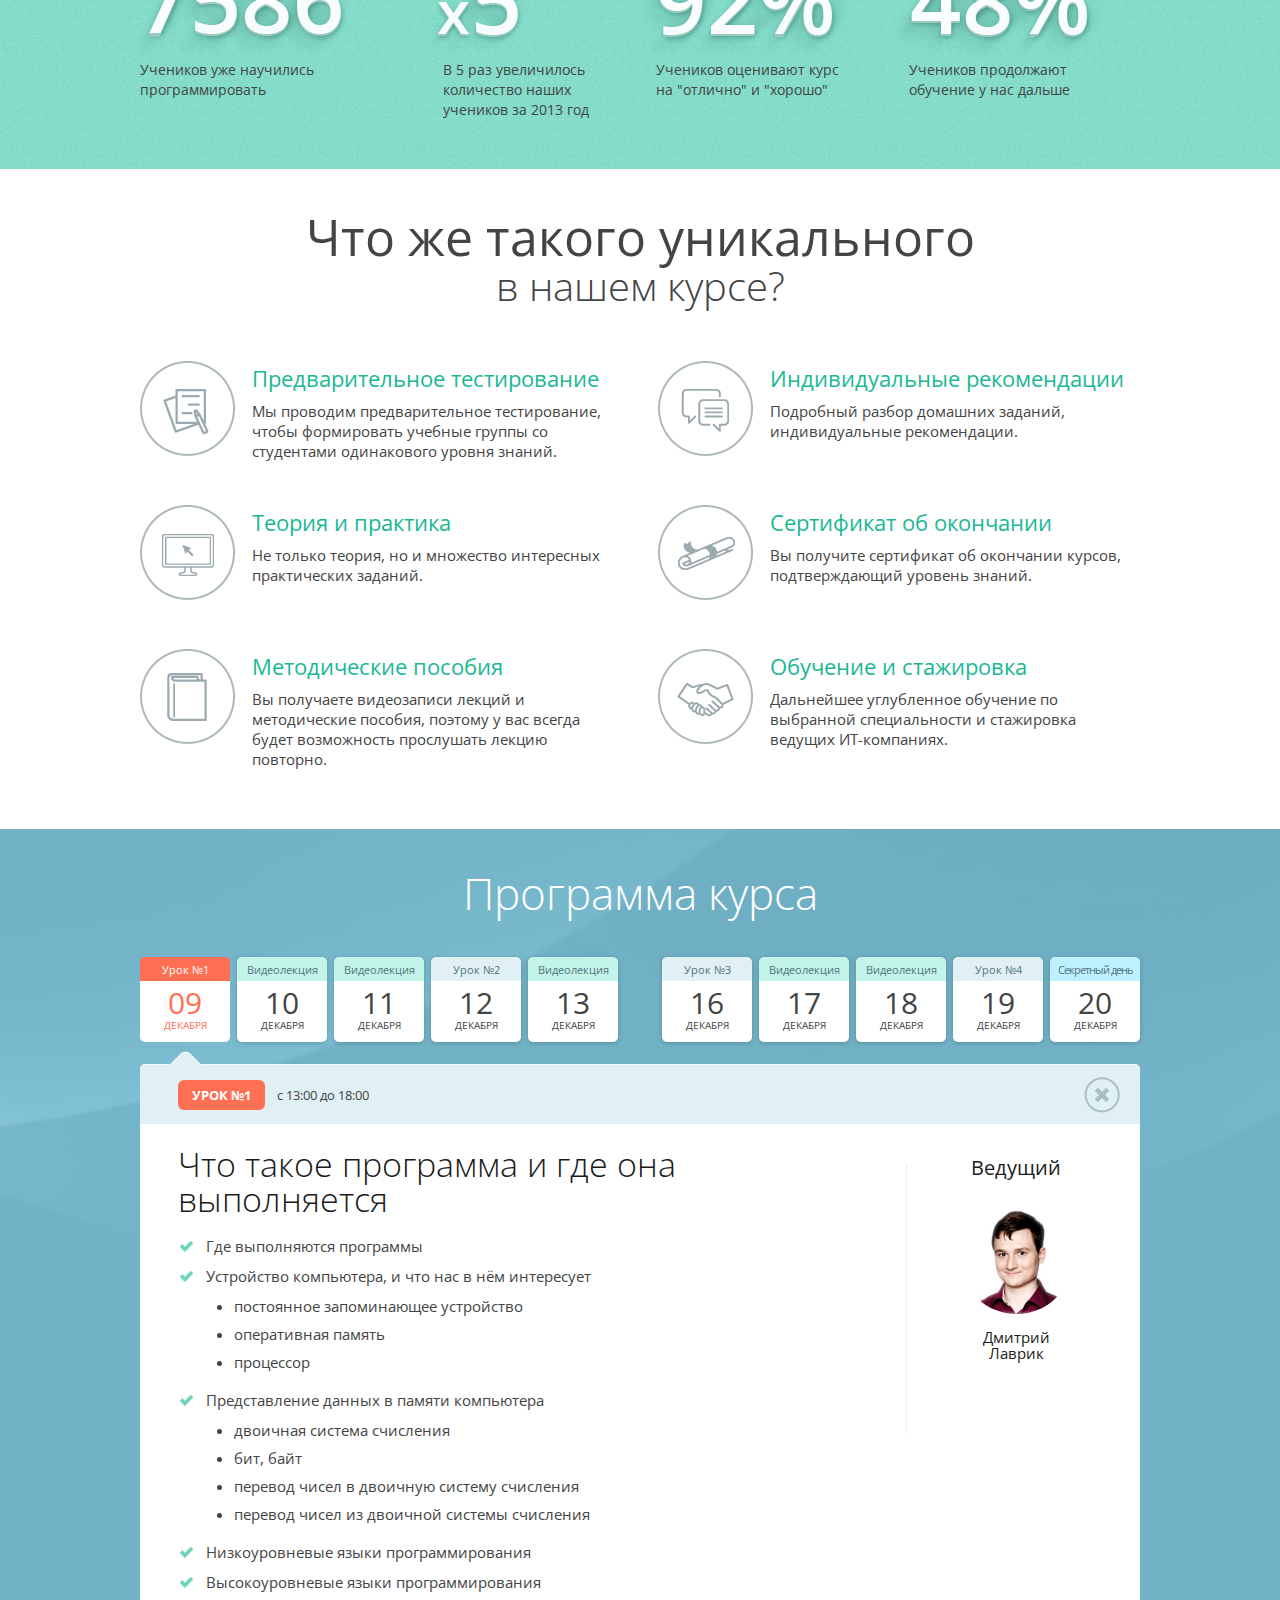
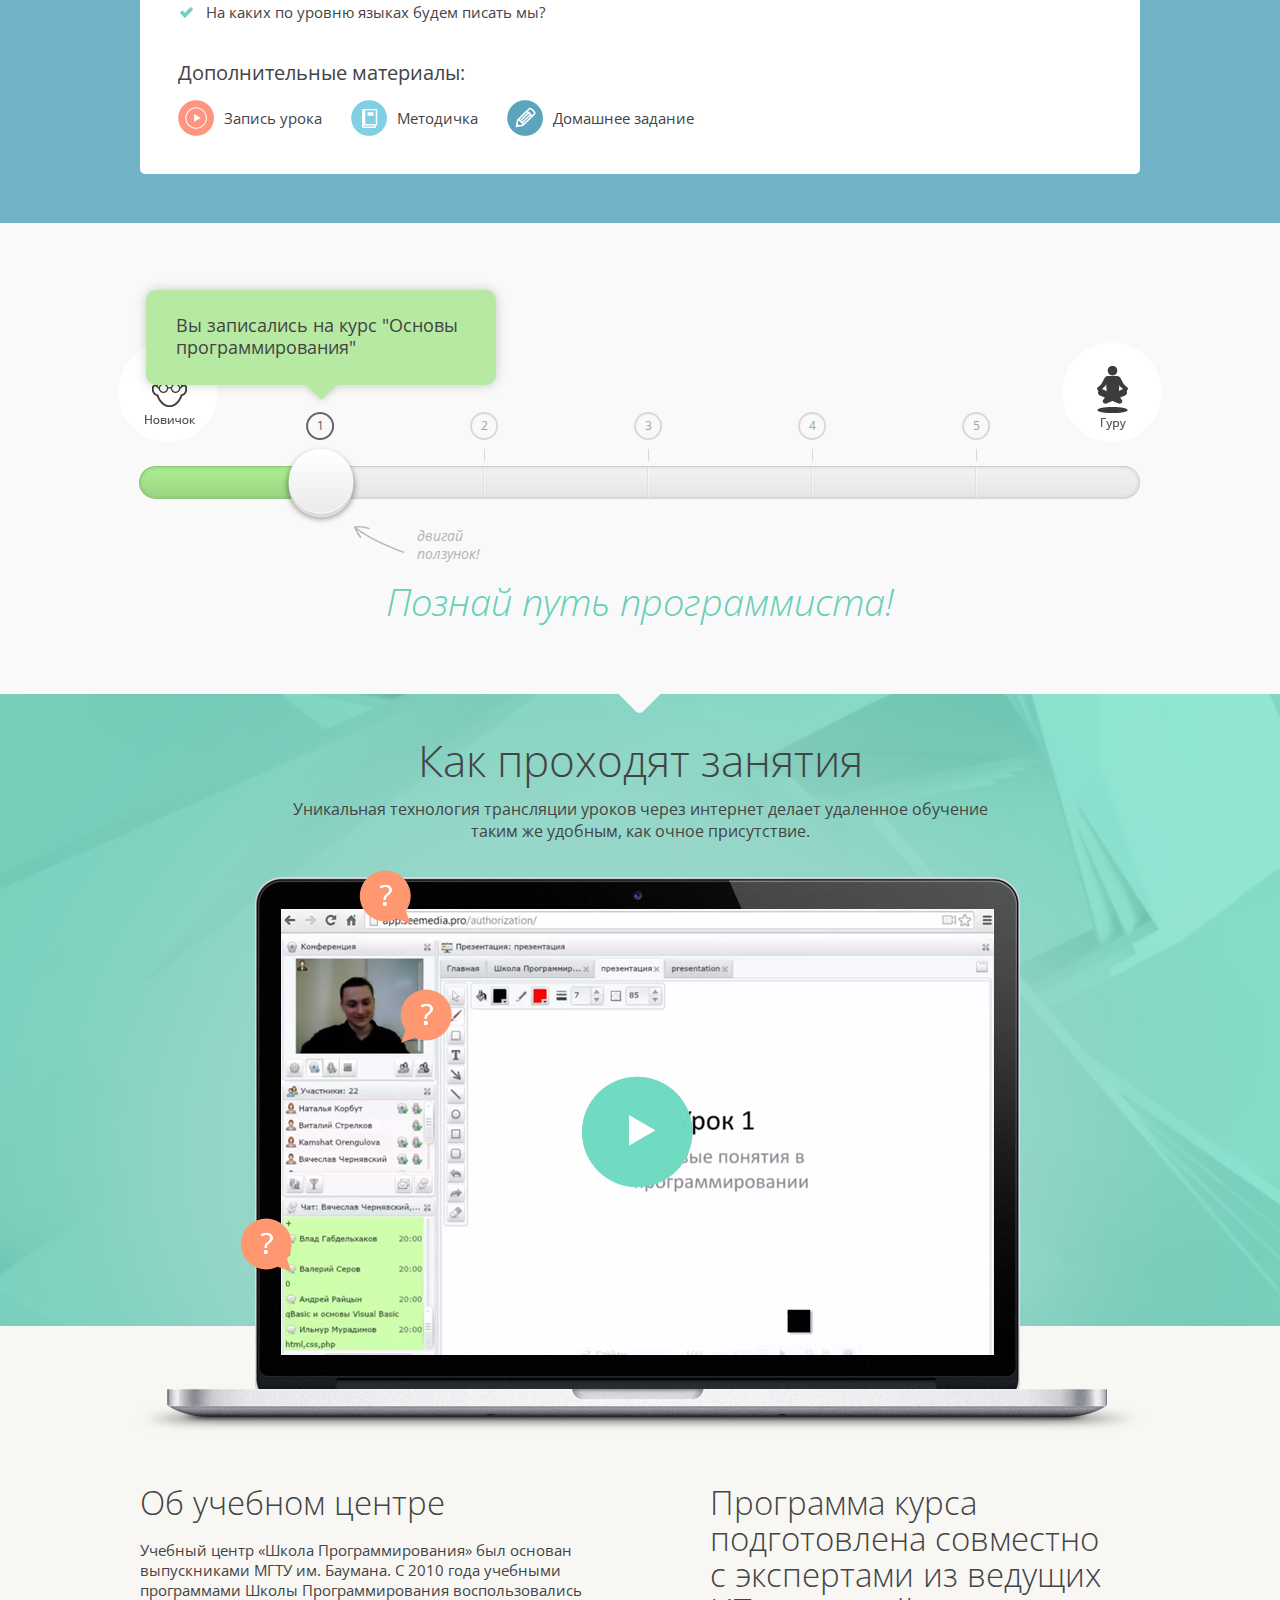
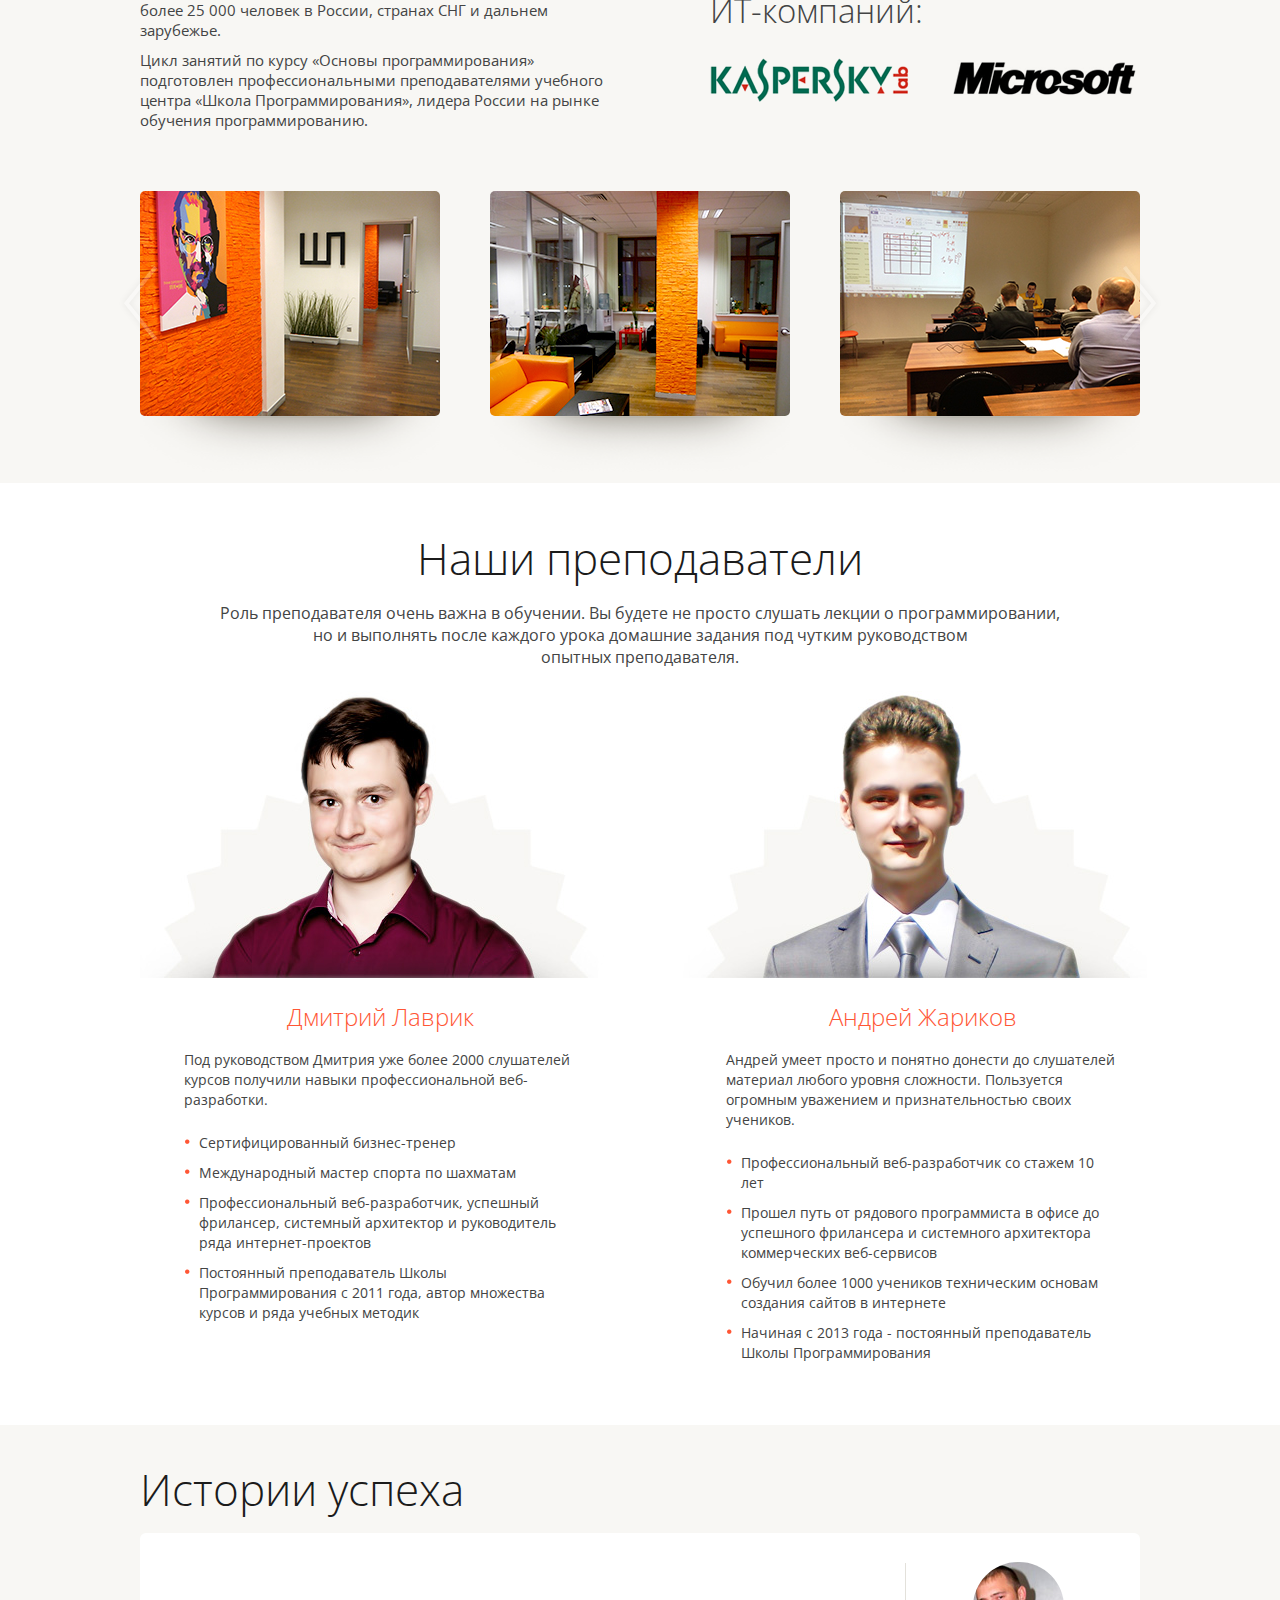
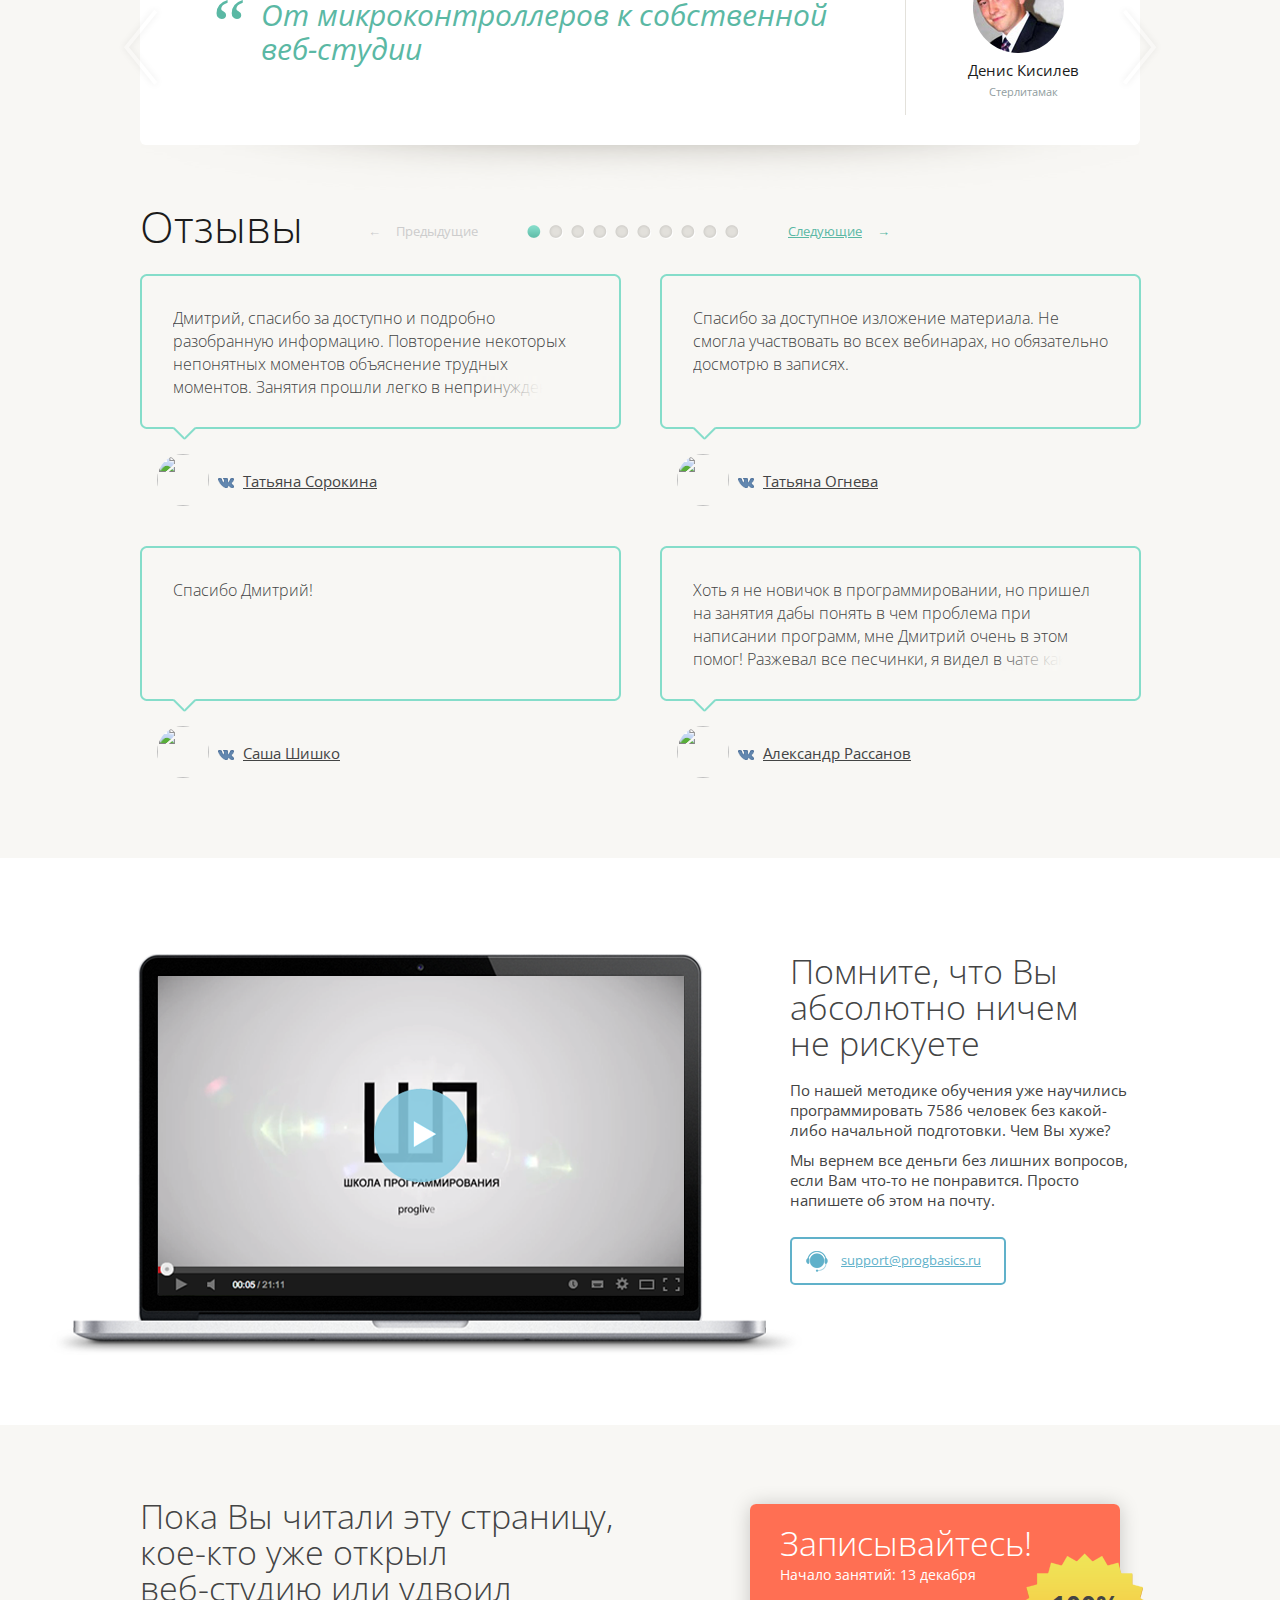
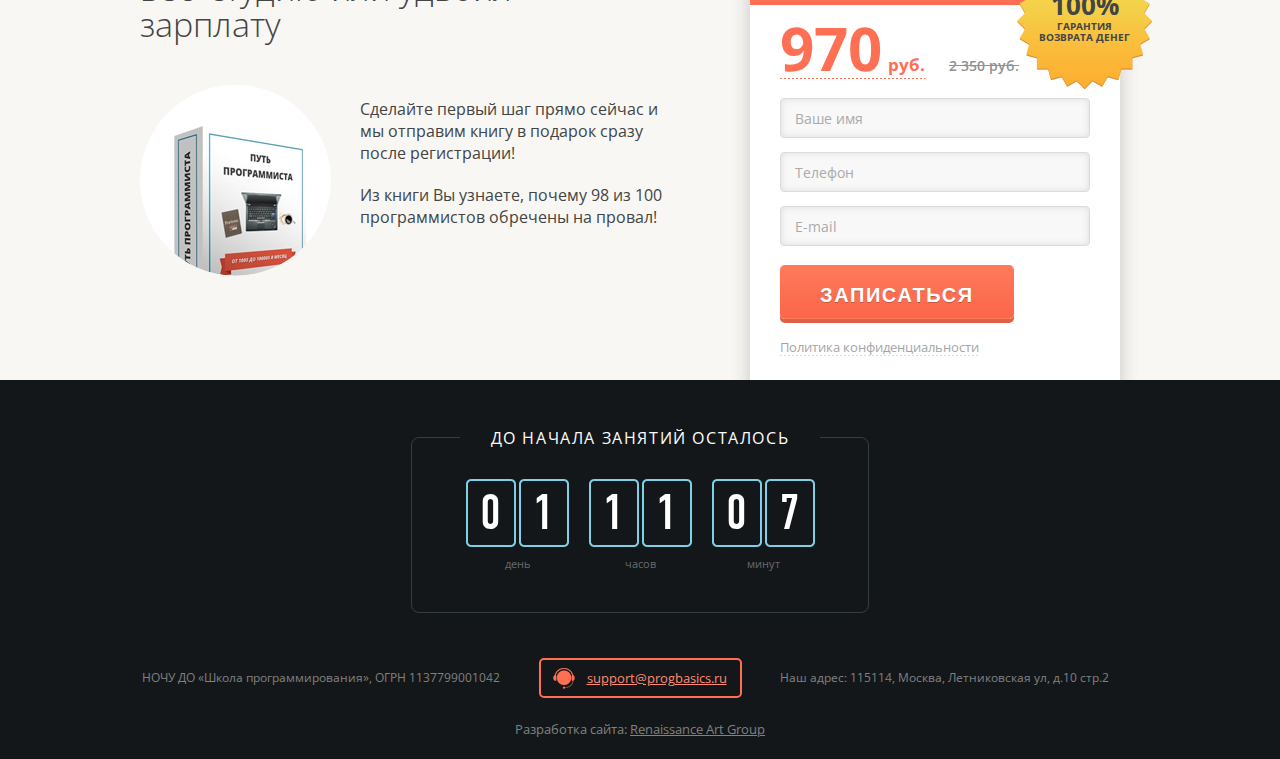
==== commit 9e9be083: "Ver. 4" ====
--- a/index.html
+++ b/index.html
@@ -71,22 +71,10 @@
       		    Онлайн-курс
       		  </div>
       		  <div class="site-name-name">
-      		    Основы программирования
+      		    &laquo;Основы программирования&raquo;
       		  </div>
       		</div>
       	</div>
-      </div>
-      <div class="main-menu-wrapper fc">
-        <div class="center-wrapper">
-        	<ul class="main-menu">
-        	  <li><a href="#about">О курсе</a></li>
-        	  <li><a href="#unique">Уникальность</a></li>
-        	  <li><a href="#program">Программа</a></li>
-        	  <li><a href="#how">Как проходят занятия</a></li>
-        	  <li><a href="#teachers">Преподаватели</a></li>
-        	  <li><a href="#success">Истории успеха</a></li>
-        	</ul>
-        </div>
       </div>
       
       <div class="fixed-menu">
@@ -116,6 +104,28 @@
       
       <div class="main-slider">
         <div class="slides">
+          <div class="slide slide-video">
+            <div class="center-wrapper">
+            	
+            	<div class="descr">
+            	  <div class="cont">
+            	  	<h2>10-летний опыт</h2>
+            	  	<p>профессиональных преподавателей<br />
+                    и специалистов из компаний<br />
+                    Kaspersky и Microsoft в формате<br />
+                    2-х недельного онлайн-курса<br />
+                    по программированию.</p>
+            	  </div>
+            	</div>
+              
+              <div class="video-wrapper">
+            	  <div class="slide-video-cont">
+                  <iframe width="515" height="289" src="//www.youtube.com/embed/SZ1q0BomHMk" frameborder="0" allowfullscreen></iframe>
+                </div>
+            	</div>
+              
+            </div>
+          </div>
           <div class="slide slide-1">
             <div class="center-wrapper">
             	<div class="pic">
@@ -185,11 +195,12 @@
         <div class="lister fc">
           <div class="center-wrapper">
           	<div class="lister-cont">
+          		<div class="item"><div class="cont"><img class="ico-video" src="images/ico-video.png"/> Видео</div></div>
           		<div class="item"><div class="cont">Обучение с нуля</div></div>
           		<div class="item"><div class="cont">2 недели занятий</div></div>
           		<div class="item"><div class="cont">4 онлайн урока<br />+ 5 видео лекций</div></div>
           		<div class="item"><div class="cont">Домашние задания</div></div>
-          		<div class="item"><div class="cont">Пособия + записи лекций</div></div>
+          		<div class="item"><div class="cont">Пособия<br />+ записи лекций</div></div>
           	</div>
           </div>
         </div>
--- a/style.css
+++ b/style.css
@@ -206,7 +206,7 @@
 
 .header-top {
   position:relative;
-  padding:20px 0 26px 0;
+  padding:20px 0 20px 0;
 }
 
 .header-phone {
@@ -274,12 +274,12 @@
 
 .site-name {
   position:relative;
-  padding:28px 0 0 0;
+  padding:26px 0 0 0;
 }
 
 .site-name-cat {
   width:167px;
-  height:42px;
+  height:41px;
   background:url(images/site-name-cat-bg.png) 0 0 no-repeat;
   text-transform:uppercase;
   color: #fff;
@@ -296,11 +296,12 @@
 
 .site-name-name {
   text-align:center;
-  font-size:58px;
-  line-height:58px;
+  font-size:44px;
+  line-height:44px;
   color:#ff7857;
   font-weight:300;
   margin:-11px 0 0 0;
+  letter-spacing:.02em;
 }
 
 .main-menu-wrapper {
@@ -522,11 +523,16 @@
 }
 
 .main-slider .lister .item {
-  display:inline-block;
-  vertical-align:middle;
-  padding:19px 46px;
-  background:url(images/slider-lister-vr.png) 0 center no-repeat;
-  cursor:pointer;
+  display: inline-block;
+  vertical-align: middle;
+  padding: 19px 34px;
+  background: url(images/slider-lister-vr.png) 0 center no-repeat;
+  cursor: pointer;
+  text-align: left;
+}
+
+.main-slider .lister .item .ico-video {
+  margin:0 7px -2px;
 }
 
 .main-slider .lister .cont {
@@ -605,6 +611,10 @@
   opacity: 1;
 }
 
+.main-slider .button-inact {
+  display:none;
+}
+
 .main-slider .slide-1 {
   background:#61b2cb url(images/slide-1-bg.png) center bottom no-repeat;
 }
@@ -623,6 +633,41 @@
 
 .main-slider .slide-5 {
   background:#5dc8b1 url(images/slide-2-bg.png) center bottom no-repeat;
+}
+
+.main-slider .slide-video {
+  background:#60b1ca url(images/video-slide-bg.png) center -7px no-repeat;
+}
+
+.main-slider .video-wrapper {
+  float:right;
+  width:554px;
+  height:311px;
+  margin:29px 57px 0 0;
+  background:url(images/video-slide-notebook.png) 0 0 no-repeat;
+  position:relative;
+  z-index:10;
+}
+
+.main-slider .slide-video .descr {
+  float: left;
+  width: 389px;
+  padding: 48px 0 0 0;
+}
+
+.main-slider .slide-video-cont {
+  margin:22px 0 0 20px;
+}
+
+.main-slider .go-button {
+  width:76px;
+  height:169px;
+  background:url(images/slider-go-button.png) 0 0 no-repeat;
+  cursor:pointer;
+  position:absolute;
+  z-index:11;
+  right:147px;
+  top:109px;
 }
 
 .main-slider .pic {
@@ -2486,7 +2531,7 @@
   color:#fff;
   z-index:10;
   box-shadow:0 0 15px 0 rgba(0,0,0,.2);
-  display:none;
+  display:none !important;
   z-index:60;
 }
 
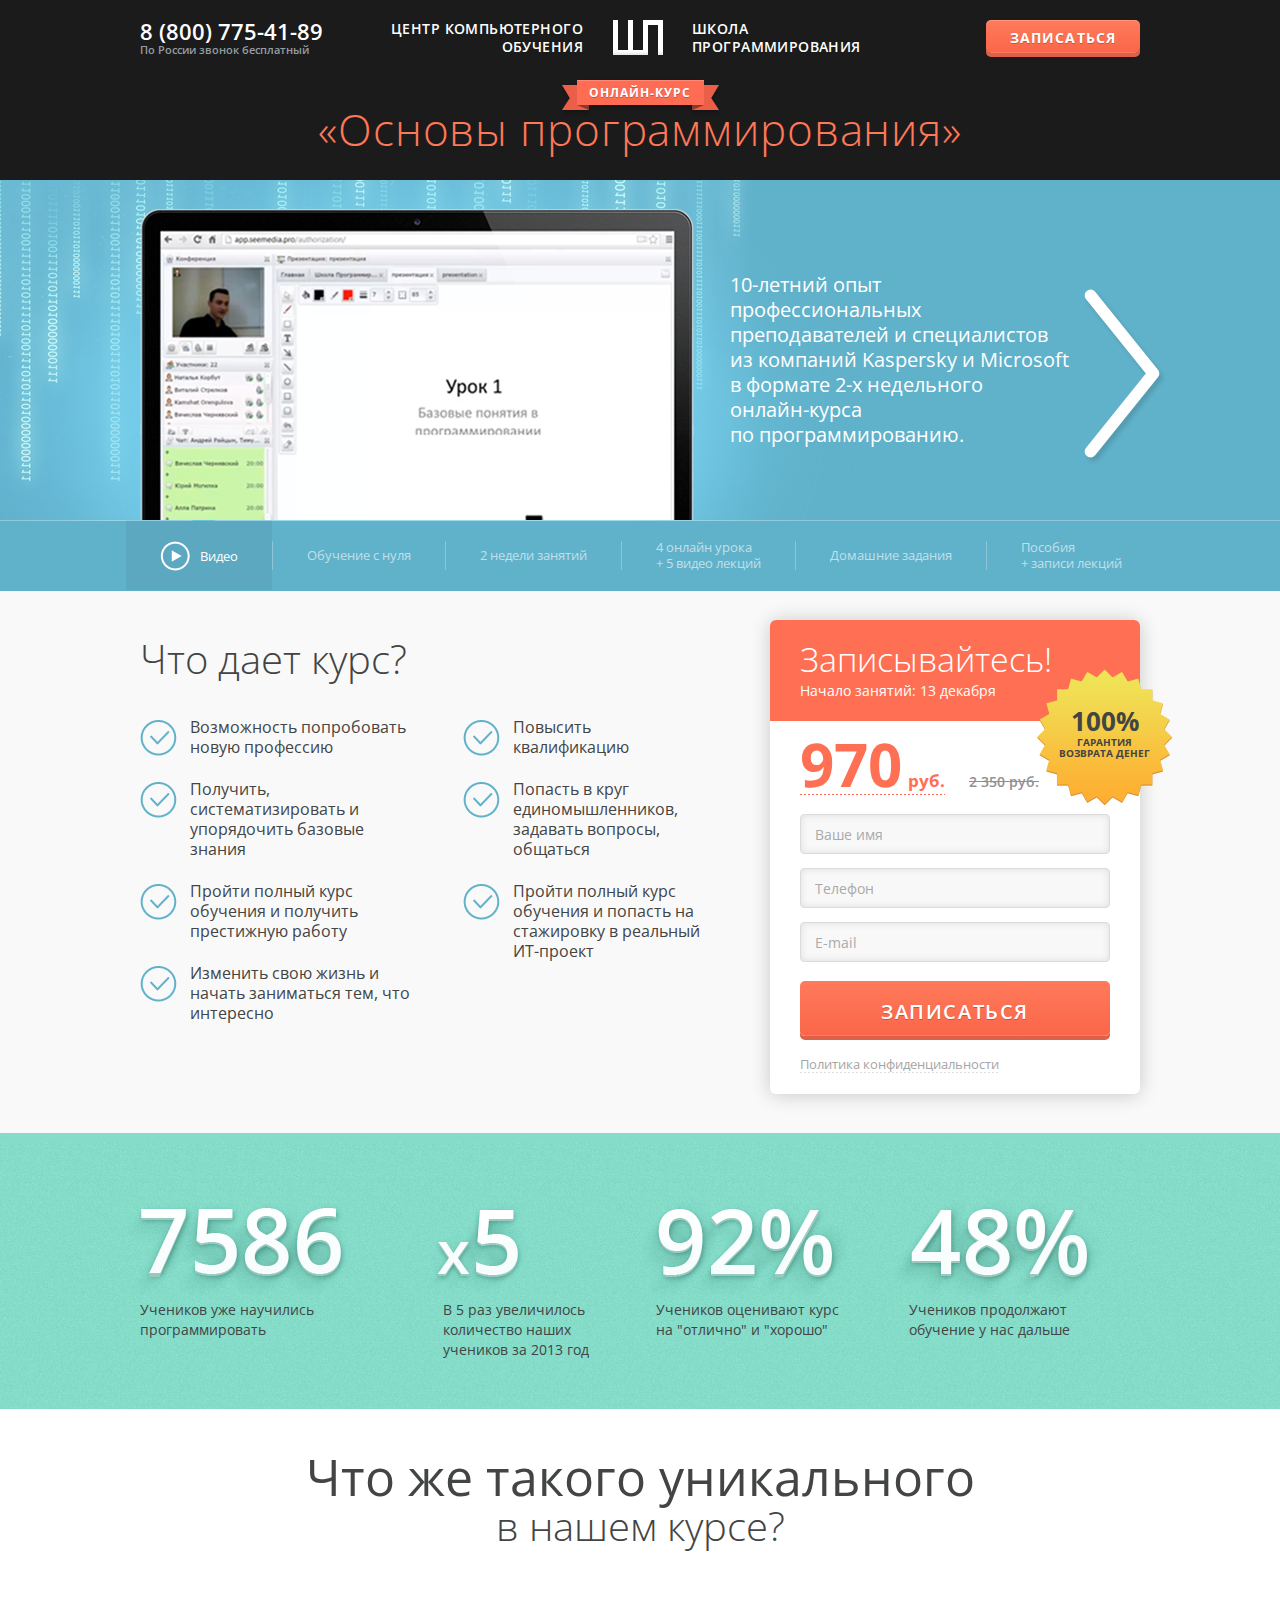
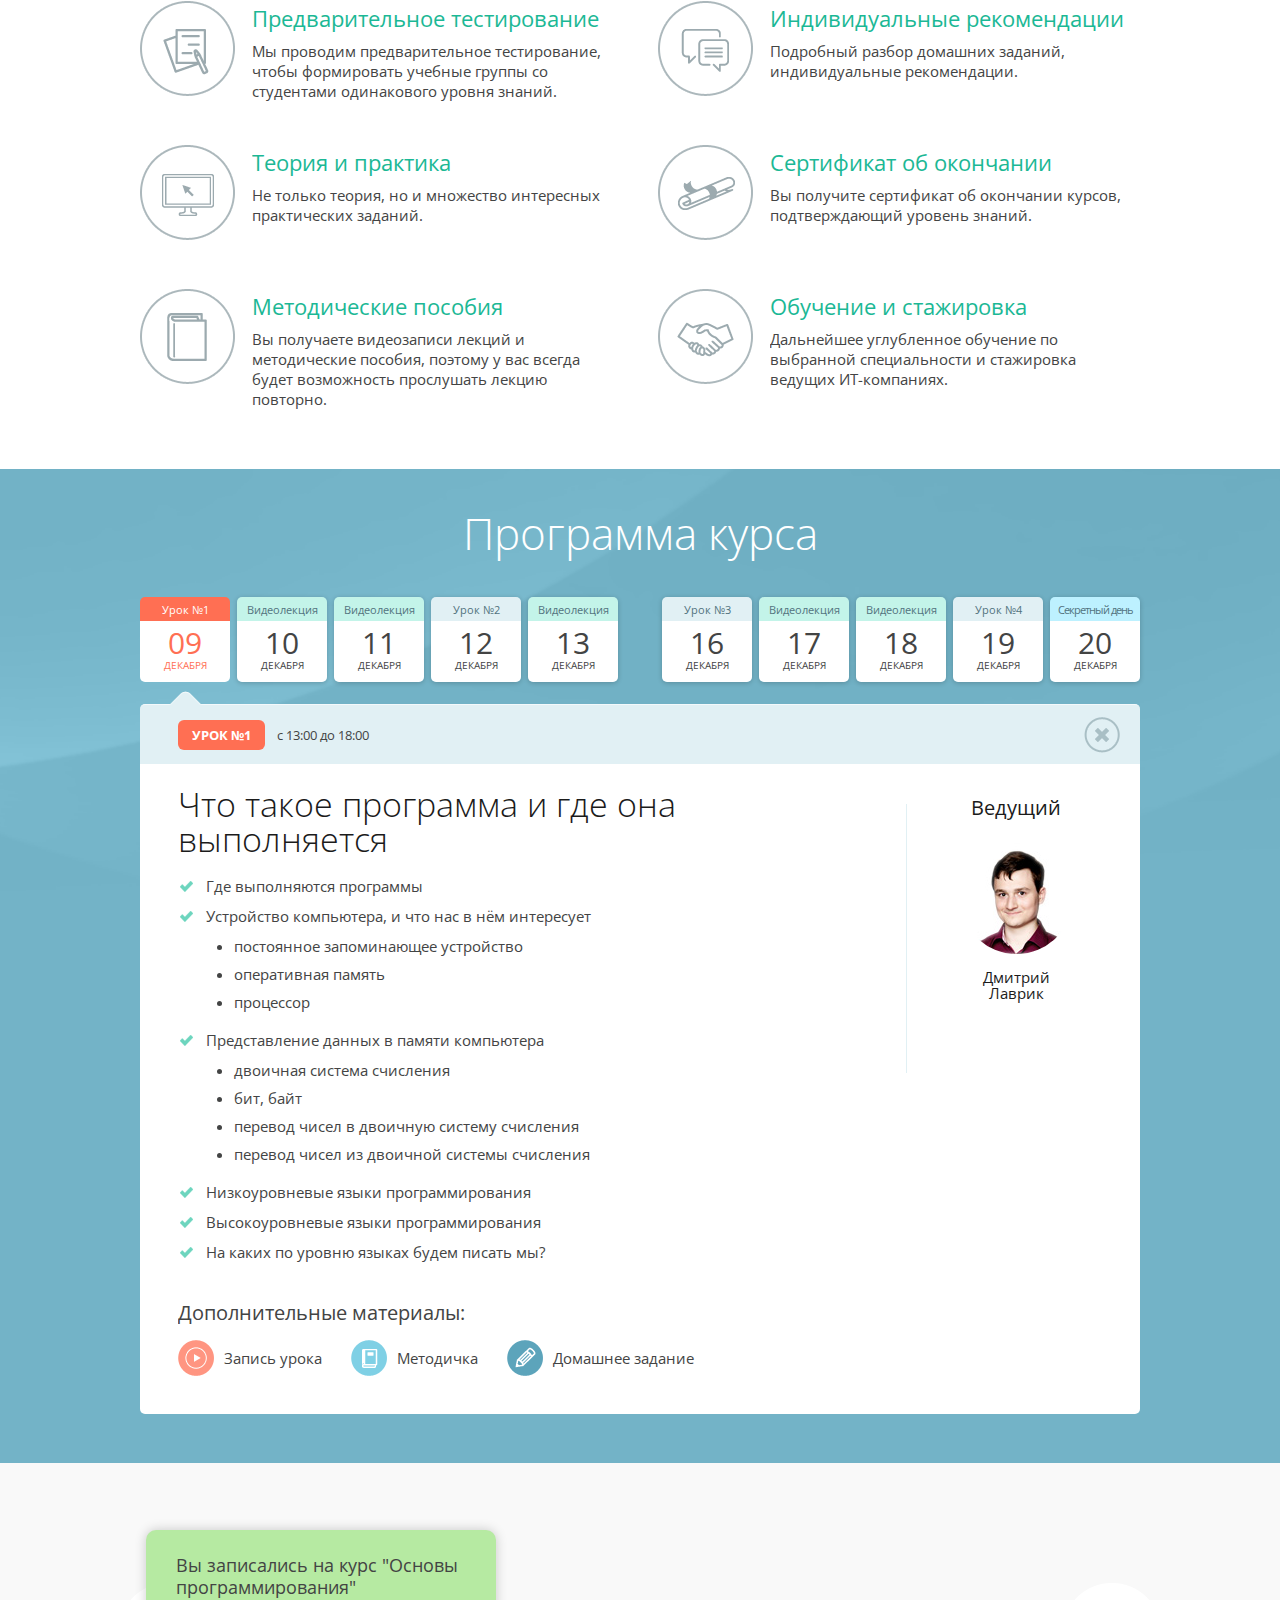
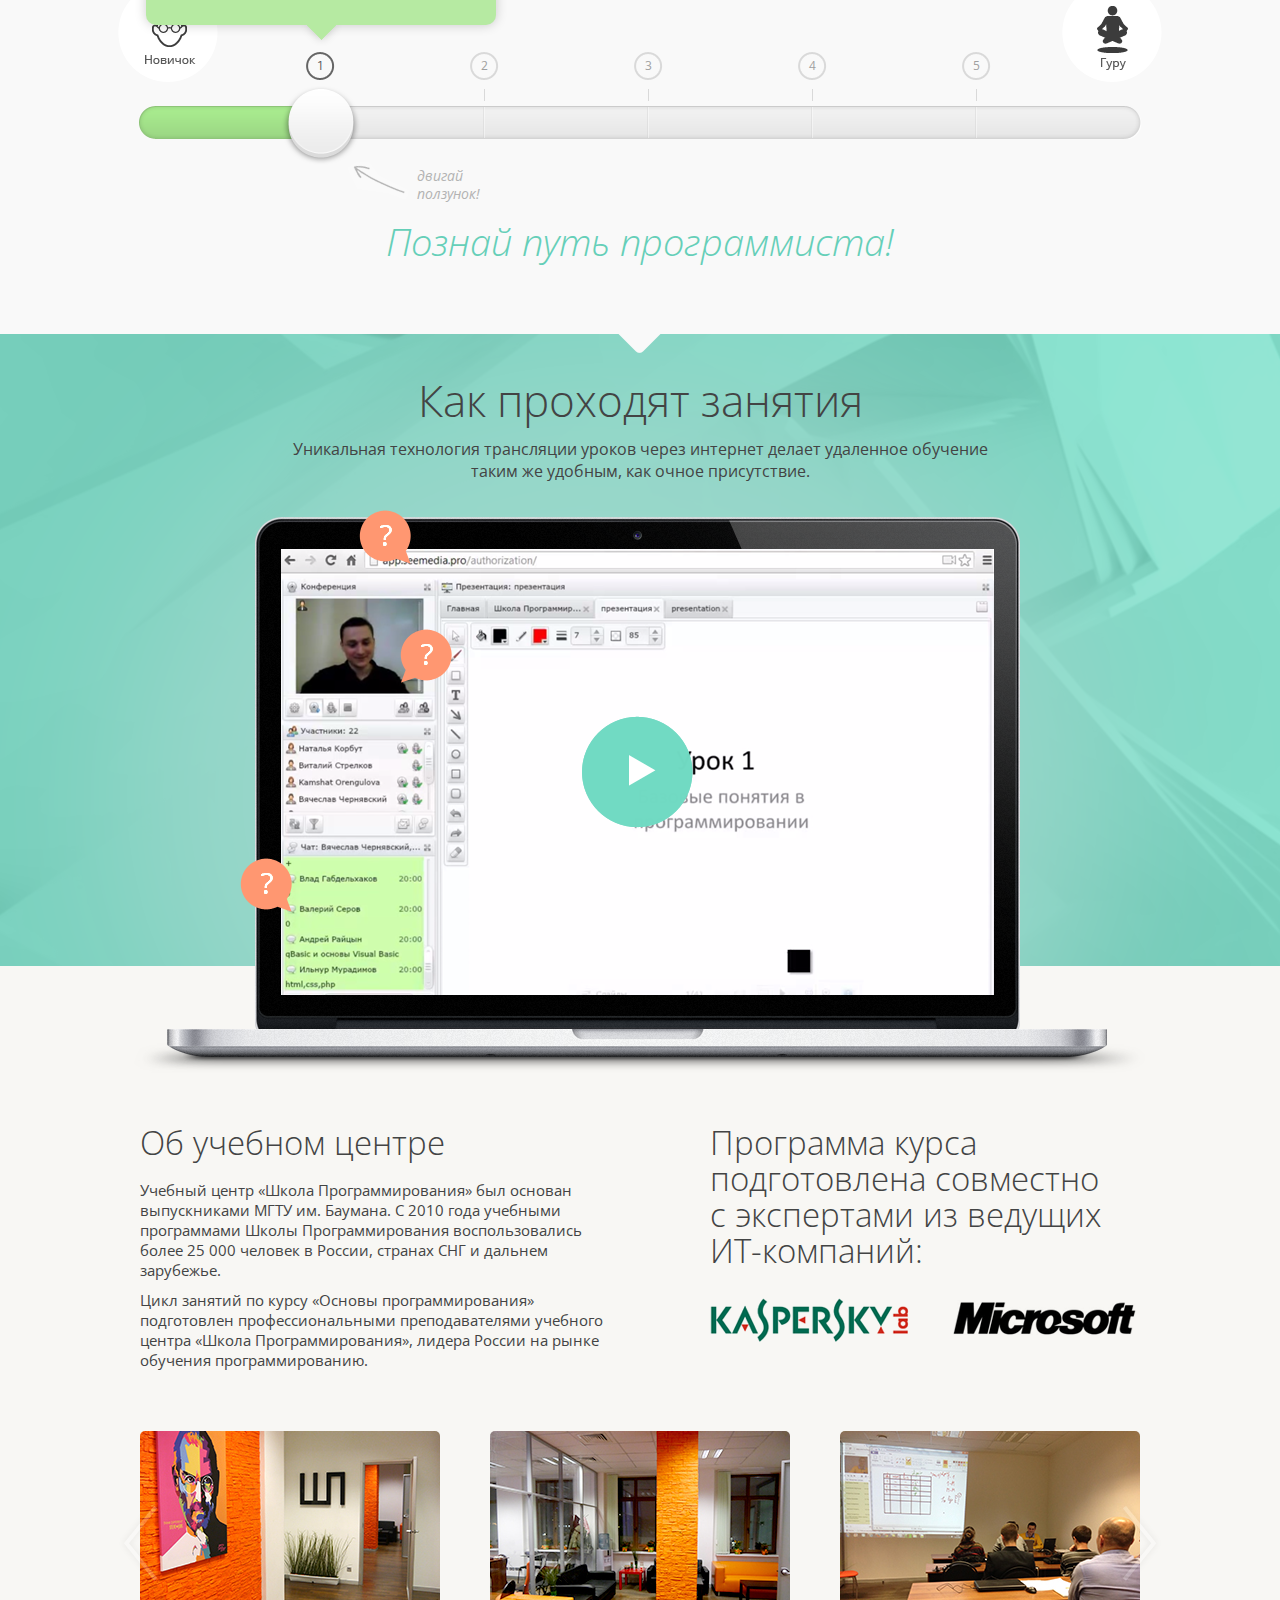
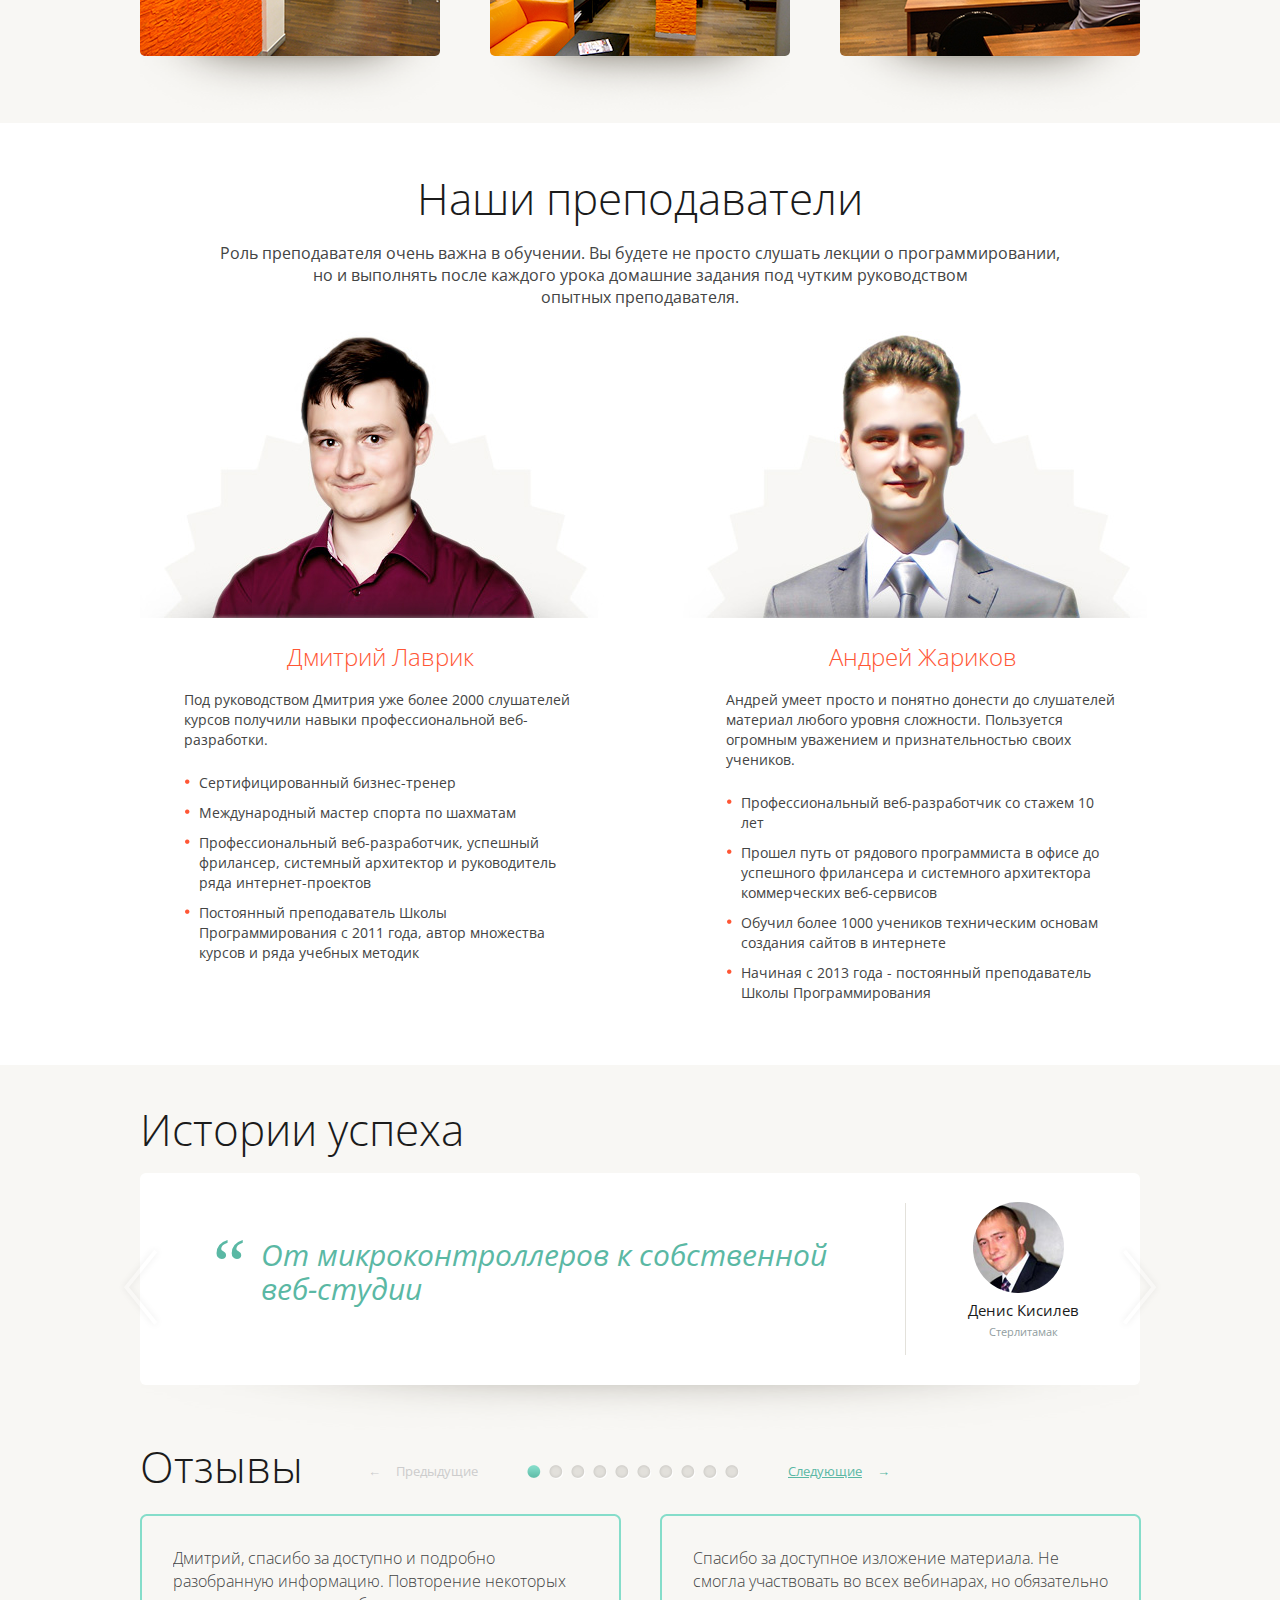
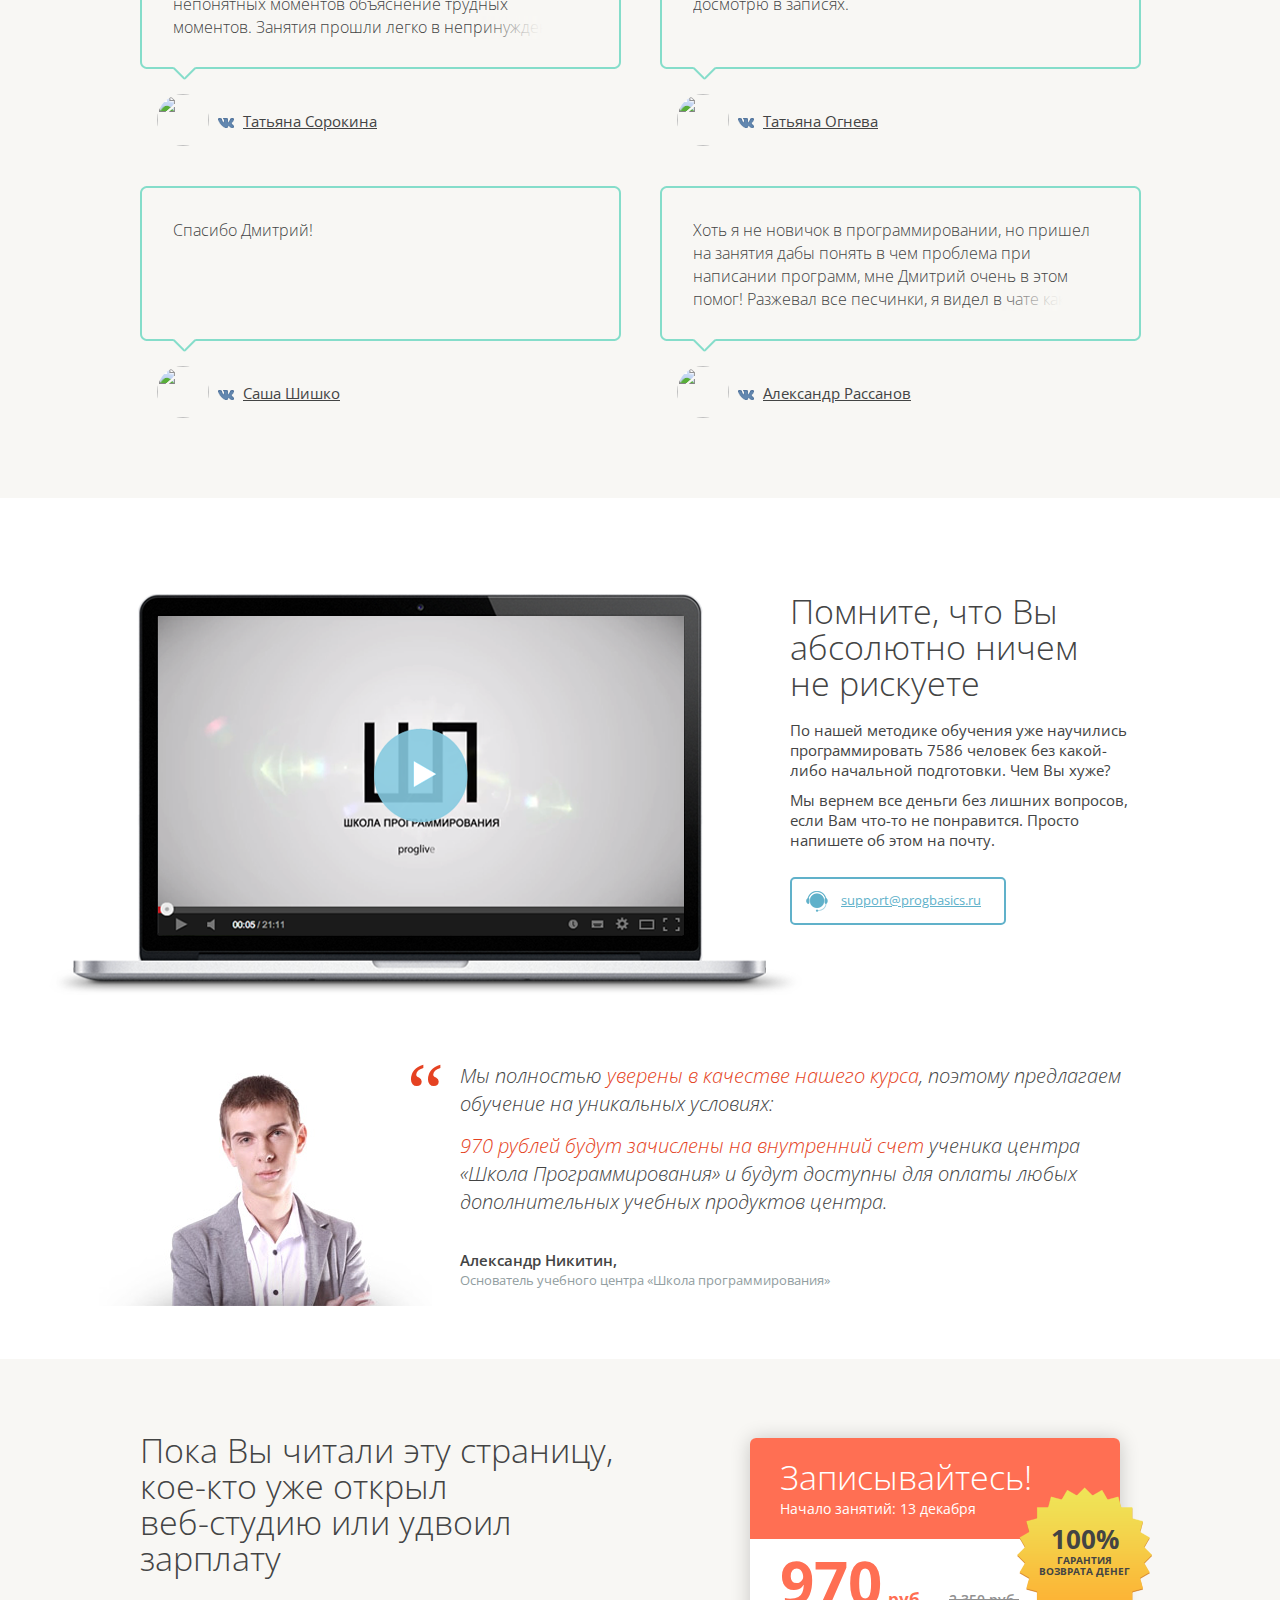
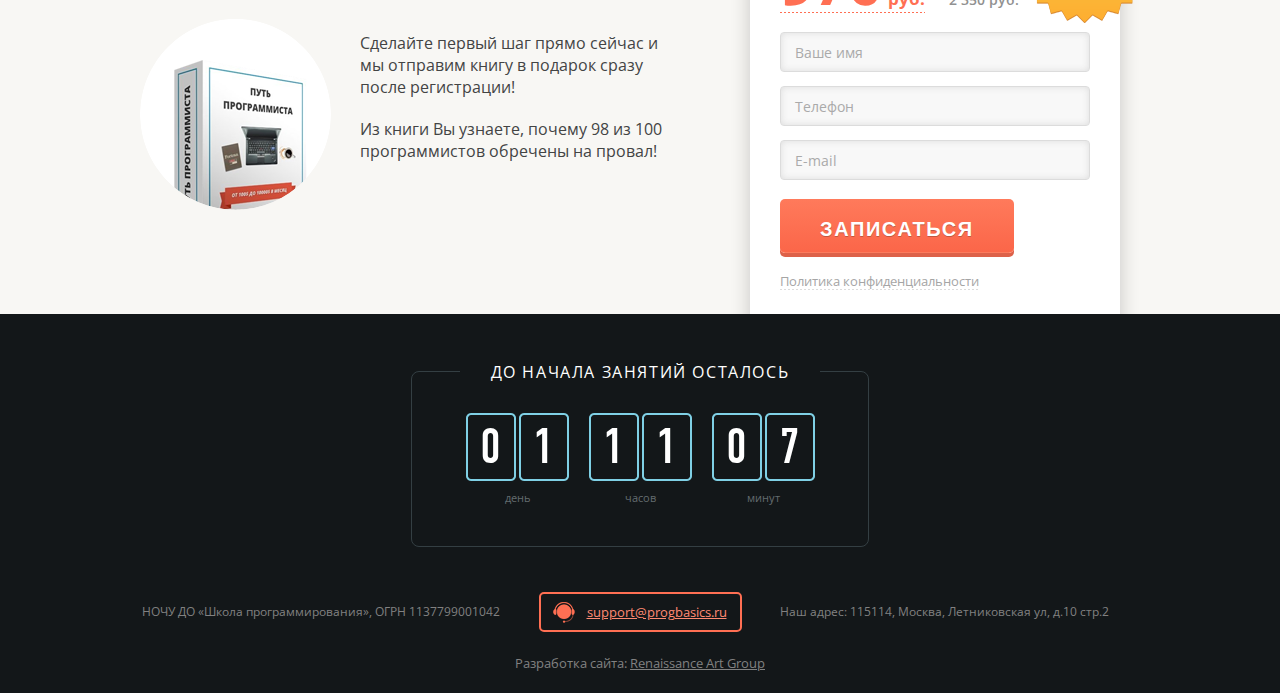
==== commit 7665ee16: "Ver. 4.3" ====
--- a/index.html
+++ b/index.html
@@ -109,11 +109,12 @@
             	
             	<div class="descr">
             	  <div class="cont">
-            	  	<h2>10-летний опыт</h2>
-            	  	<p>профессиональных преподавателей<br />
-                    и специалистов из компаний<br />
-                    Kaspersky и Microsoft в формате<br />
-                    2-х недельного онлайн-курса<br />
+            	  	<p>10-летний опыт<br />
+            	  	  профессиональных<br />
+                    преподавателей и специалистов<br />
+                    из компаний Kaspersky и Microsoft<br />
+                    в формате 2-х недельного<br />
+                    онлайн-курса<br />
                     по программированию.</p>
             	  </div>
             	</div>
@@ -195,12 +196,12 @@
         <div class="lister fc">
           <div class="center-wrapper">
           	<div class="lister-cont">
-          		<div class="item"><div class="cont"><img class="ico-video" src="images/ico-video.png"/> Видео</div></div>
-          		<div class="item"><div class="cont">Обучение с нуля</div></div>
-          		<div class="item"><div class="cont">2 недели занятий</div></div>
-          		<div class="item"><div class="cont">4 онлайн урока<br />+ 5 видео лекций</div></div>
-          		<div class="item"><div class="cont">Домашние задания</div></div>
-          		<div class="item"><div class="cont">Пособия<br />+ записи лекций</div></div>
+          		<div class="item"><div class="cont"><img class="ico-video" src="images/ico-video.png"/> Видео</div></div><!--
+          		--><div class="item"><div class="cont">Обучение с нуля</div></div><!--
+          		--><div class="item"><div class="cont">2 недели занятий</div></div><!--
+          		--><div class="item"><div class="cont">4 онлайн урока<br />+ 5 видео лекций</div></div><!--
+          		--><div class="item"><div class="cont">Домашние задания</div></div><!--
+          		--><div class="item"><div class="cont">Пособия<br />+ записи лекций</div></div>
           	</div>
           </div>
         </div>
@@ -298,23 +299,6 @@
             </div>
           </div>
           
-        </div>
-      </div>
-      
-      <div class="blockquote-block">
-        <div class="center-wrapper">
-          <div class="blockquote-block-content">
-            <blockquote>
-              <div class="cont">
-              	<p>Мы полностью <strong>уверены в качестве нашего курса</strong>, поэтому предлагаем обучение на уникальных условиях:</p>
-              	<p><strong>970 рублей будут зачислены на внутренний счет</strong> ученика центра «Школа Программирования» и будут доступны для оплаты любых дополнительных учебных продуктов центра.</p>
-              </div>
-              <div class="blockquote-footer">
-                Александр Никитин,
-                <div class="post">Основатель учебного центра «Школа программирования»</div>
-              </div>
-            </blockquote>
-          </div>
         </div>
       </div>
       
@@ -2497,6 +2481,23 @@
         </div>
       </div>
       
+      <div class="blockquote-block">
+        <div class="center-wrapper">
+          <div class="blockquote-block-content">
+            <blockquote>
+              <div class="cont">
+              	<p>Мы полностью <strong>уверены в качестве нашего курса</strong>, поэтому предлагаем обучение на уникальных условиях:</p>
+              	<p><strong>970 рублей будут зачислены на внутренний счет</strong> ученика центра «Школа Программирования» и будут доступны для оплаты любых дополнительных учебных продуктов центра.</p>
+              </div>
+              <div class="blockquote-footer">
+                Александр Никитин,
+                <div class="post">Основатель учебного центра «Школа программирования»</div>
+              </div>
+            </blockquote>
+          </div>
+        </div>
+      </div>
+      
       <div class="bottom-block">
         <div class="center-wrapper">
           <div class="bottom-cols">
--- a/style.css
+++ b/style.css
@@ -274,7 +274,7 @@
 
 .site-name {
   position:relative;
-  padding:26px 0 0 0;
+  padding:21px 0 0 0;
 }
 
 .site-name-cat {
@@ -300,7 +300,7 @@
   line-height:44px;
   color:#ff7857;
   font-weight:300;
-  margin:-11px 0 0 0;
+  margin:-11px 0 9px 0;
   letter-spacing:.02em;
 }
 
@@ -525,25 +525,31 @@
 .main-slider .lister .item {
   display: inline-block;
   vertical-align: middle;
-  padding: 19px 34px;
+  padding: 0 0 0 1px;
   background: url(images/slider-lister-vr.png) 0 center no-repeat;
   cursor: pointer;
   text-align: left;
 }
 
 .main-slider .lister .item .ico-video {
-  margin:0 7px -2px;
+  margin: 0 7px -16px 0;
+  position: relative;
+  top: -6px;
 }
 
 .main-slider .lister .cont {
-  zoom:1;
-  opacity:.6;
-  filter:alpha(opacity=60);
+  zoom: 1;
+  opacity: .6;
+  filter: alpha(opacity=60);
   -webkit-transition: opacity .1s ease-in-out;
   -moz-transition: opacity .1s ease-in-out;
   -ms-transition: opacity .1s ease-in-out;
   -o-transition: opacity .1s ease-in-out;
   transition: opacity .1s ease-in-out;
+  display: table-cell;
+  height: 70px;
+  vertical-align: middle;
+  padding: 0 34px;
 }
 
 .main-slider .lister .item:first-child {
@@ -557,6 +563,9 @@
   filter:alpha(opacity=100);
 }
 
+.main-slider .lister .act .cont {
+  background:url(images/tint-2.png);
+}
 .main-slider .prev {
   position:absolute;
   left:50%;
@@ -640,19 +649,21 @@
 }
 
 .main-slider .video-wrapper {
-  float:right;
+  float:left;
   width:554px;
   height:311px;
-  margin:29px 57px 0 0;
+  margin:29px 0 0 0;
   background:url(images/video-slide-notebook.png) 0 0 no-repeat;
   position:relative;
   z-index:10;
 }
 
 .main-slider .slide-video .descr {
-  float: left;
-  width: 389px;
-  padding: 48px 0 0 0;
+  float: right;
+  width: 410px;
+  padding: 51px 0 0 0;
+  font-size:20px;
+  line-height:25px;
 }
 
 .main-slider .slide-video-cont {
@@ -660,14 +671,37 @@
 }
 
 .main-slider .go-button {
-  width:76px;
-  height:169px;
+  width:82px;
+  height:176px;
   background:url(images/slider-go-button.png) 0 0 no-repeat;
   cursor:pointer;
   position:absolute;
   z-index:11;
-  right:147px;
+  left:50%;
   top:109px;
+  margin-left:444px;
+}
+
+@-webkit-keyframes beat {
+    0% {margin-left: 444px; }
+    50% {margin-left: 454px; }
+    100% {margin-left: 444px; }
+}
+@-moz-keyframes beat {  
+    0% {margin-left: 444px; }
+    50% {margin-left: 454px; }
+    100% {margin-left: 444px; }
+}
+@keyframes beat {  
+    0% {margin-left: 444px; }
+    50% {margin-left: 454px; }
+    100% {margin-left: 444px; }
+}
+
+.main-slider .go-button:hover {
+  -webkit-animation:beat 0.3s ease-in-out 0s;
+  -moz-animation:beat 0.3s ease-in-out 0s;
+  animation:beat 0.3s ease-in-out 0s;
 }
 
 .main-slider .pic {
@@ -2439,7 +2473,7 @@
 }
 
 .video-block {
-  padding:0 0 70px 0;
+  padding:0 0 0 0;
 }
 
 .bottom-block {
@@ -2531,7 +2565,7 @@
   color:#fff;
   z-index:10;
   box-shadow:0 0 15px 0 rgba(0,0,0,.2);
-  display:none !important;
+  display:none;
   z-index:60;
 }
 
@@ -2831,4 +2865,50 @@
 
 .body-thanks .footer-copy {
   padding:5px 0 20px 0;
+}
+
+.main-slider-alt .go-button {
+  display:none !important;
+}
+
+.go-button-alt {
+  width:255px;
+  height:44px;
+  background:url(images/go-button-alt-bg.png) 0 0 no-repeat;
+  cursor:pointer;
+  font-size:20px;
+  font-weight:600;
+  margin:25px 0 0 0;
+}
+
+@-webkit-keyframes beat2 {
+    0% {margin-left: 0; }
+    50% {margin-left: 10px; }
+    100% {margin-left: 0; }
+}
+@-moz-keyframes beat2 {  
+    0% {margin-left: 0; }
+    50% {margin-left: 10px; }
+    100% {margin-left: 0; }
+}
+@keyframes beat2 {  
+    0% {margin-left: 0; }
+    50% {margin-left: 10px; }
+    100% {margin-left: 0; }
+}
+
+.main-slider .go-button-alt:hover {
+  -webkit-animation:beat2 0.3s ease-in-out 0s;
+  -moz-animation:beat2 0.3s ease-in-out 0s;
+  animation:beat2 0.3s ease-in-out 0s;
+}
+
+.go-button-alt span {
+  display:block;
+  padding:10px 0 0 20px;
+}
+
+.main-slider-alt .slide-video .descr {
+  width: 390px;
+  padding: 41px 0 0 0;
 }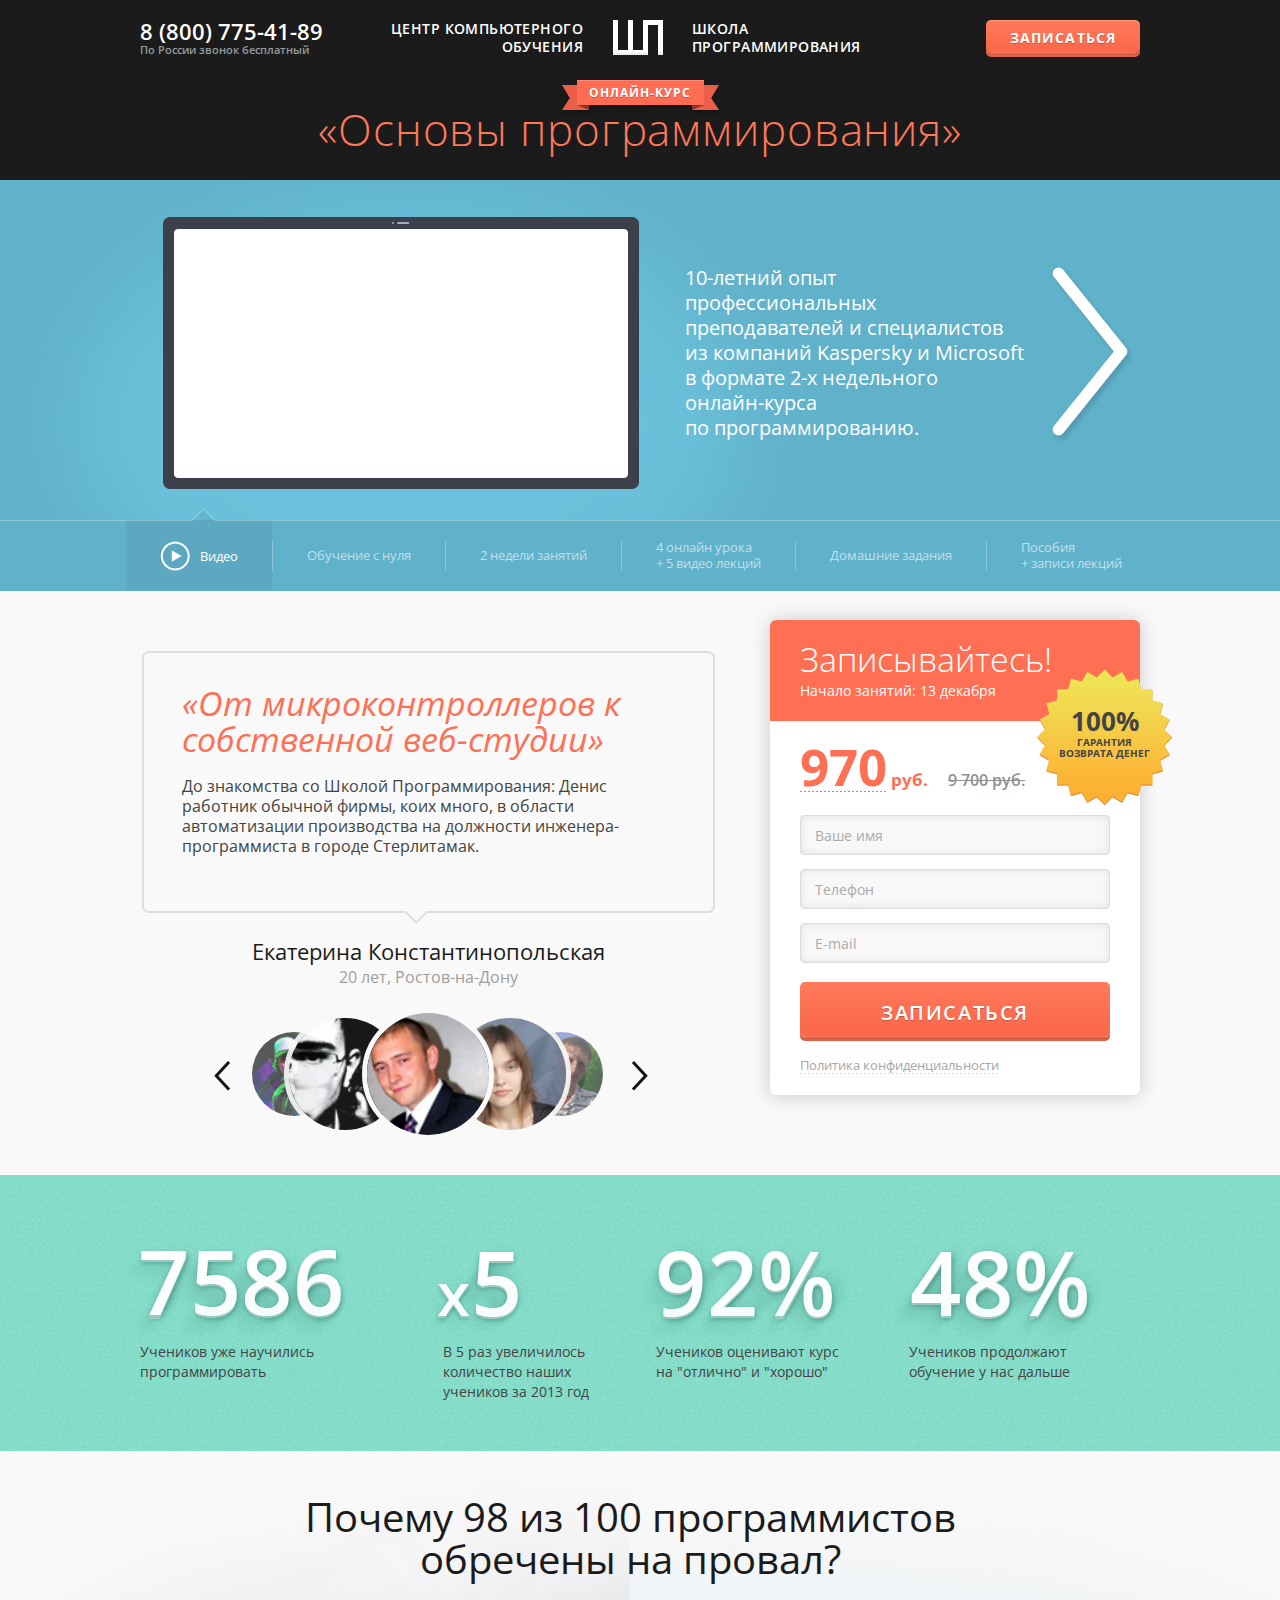
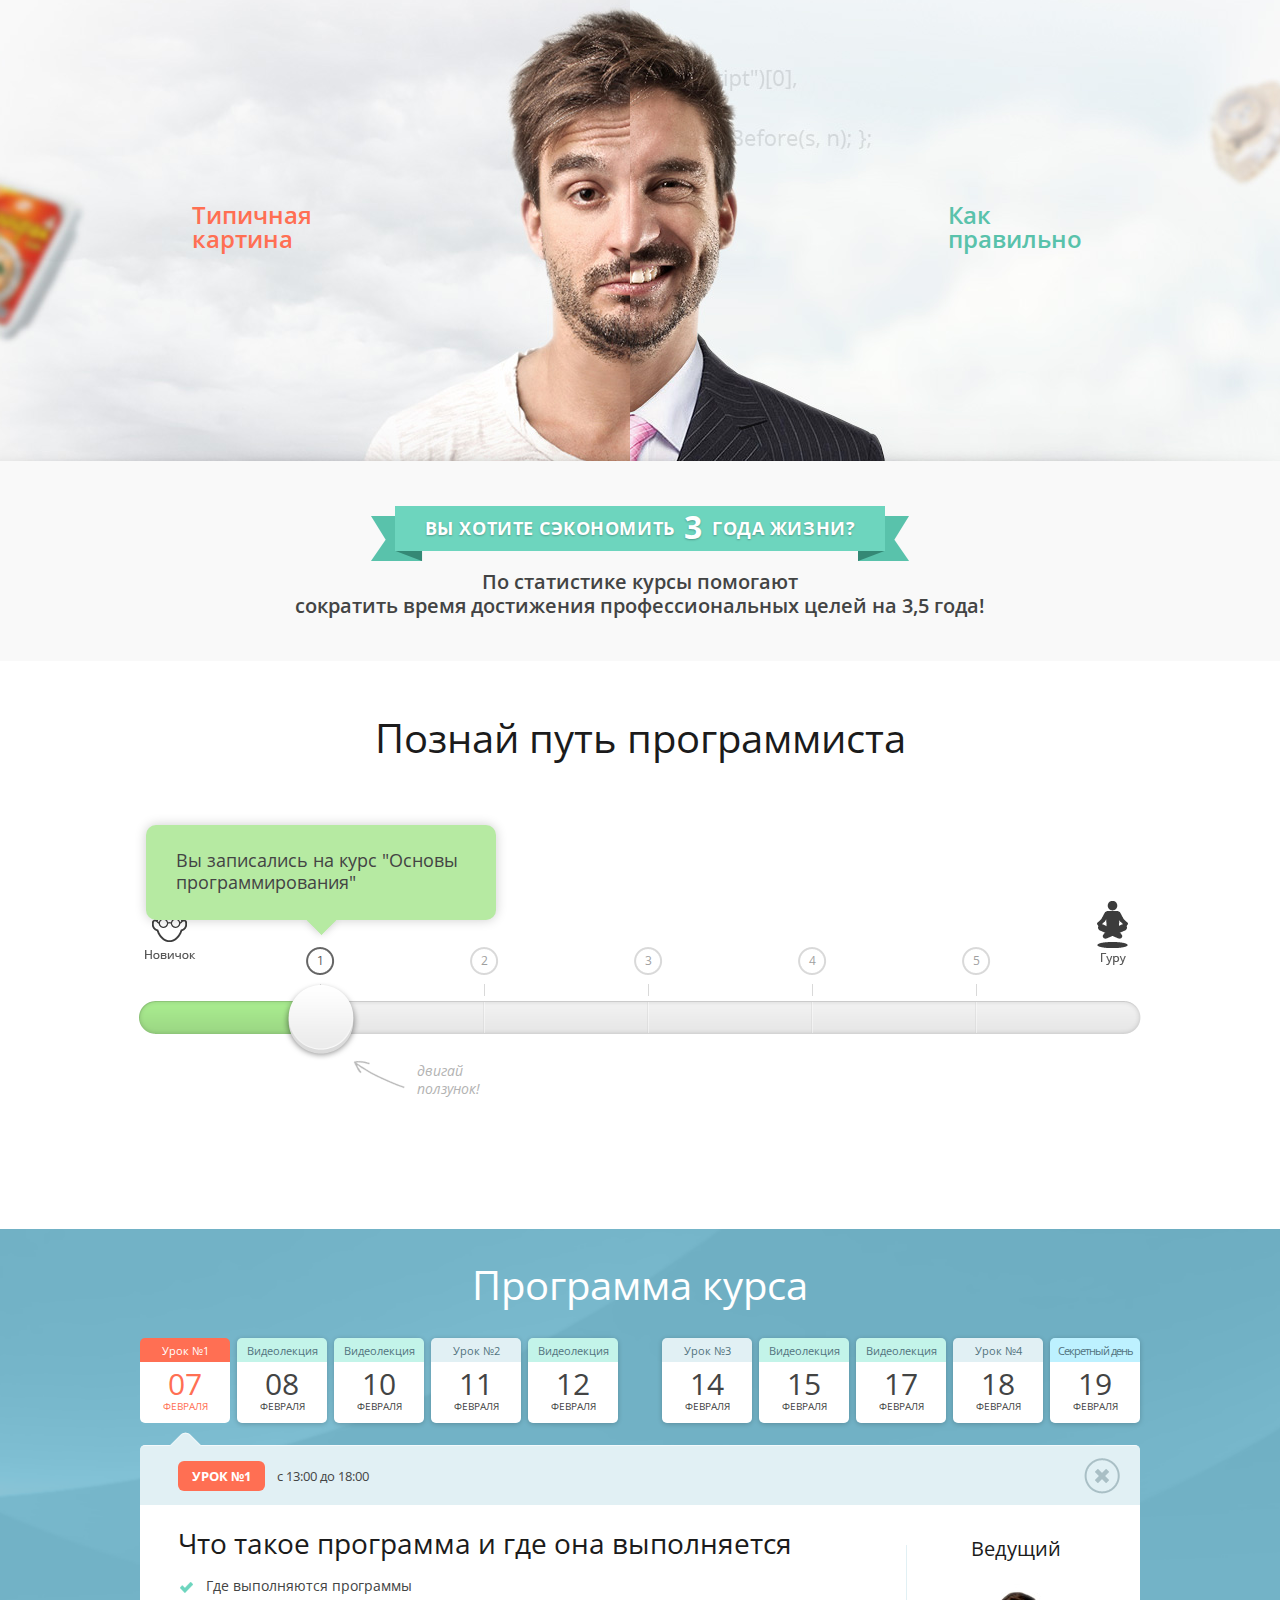
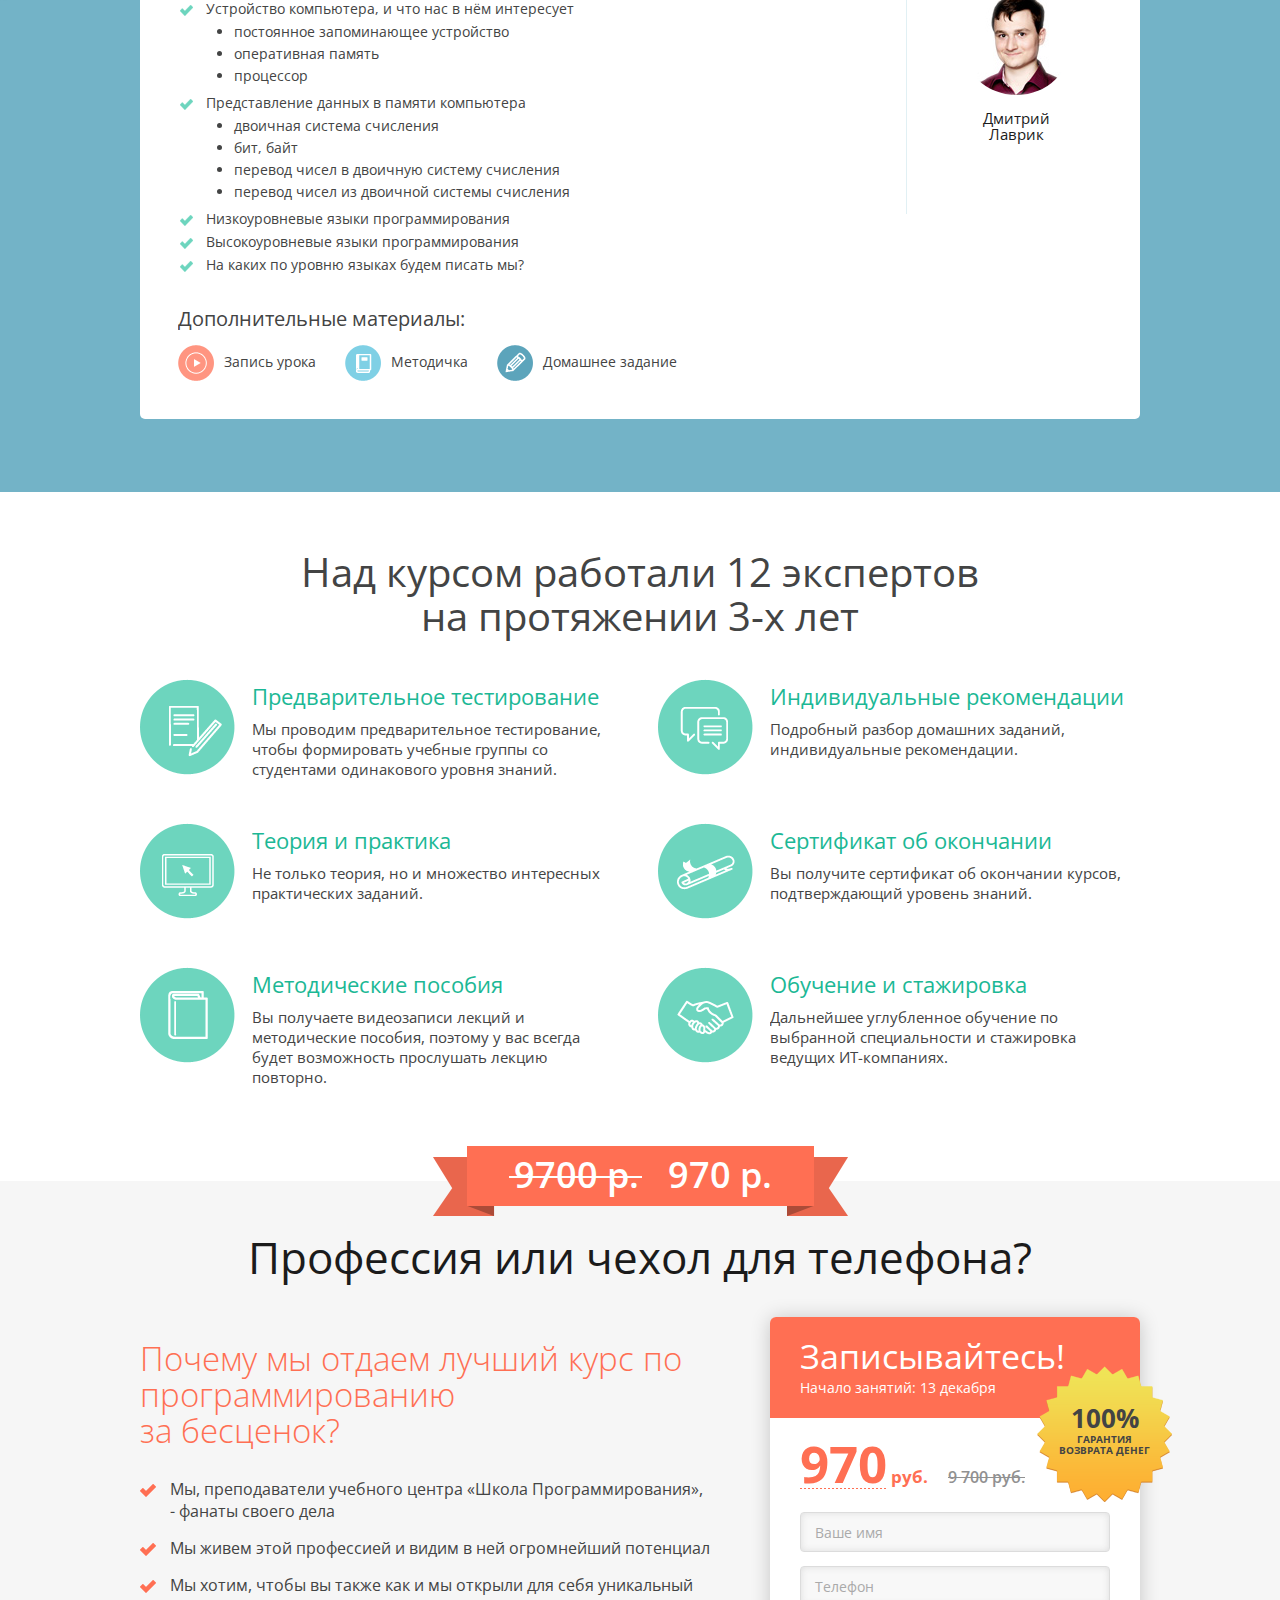
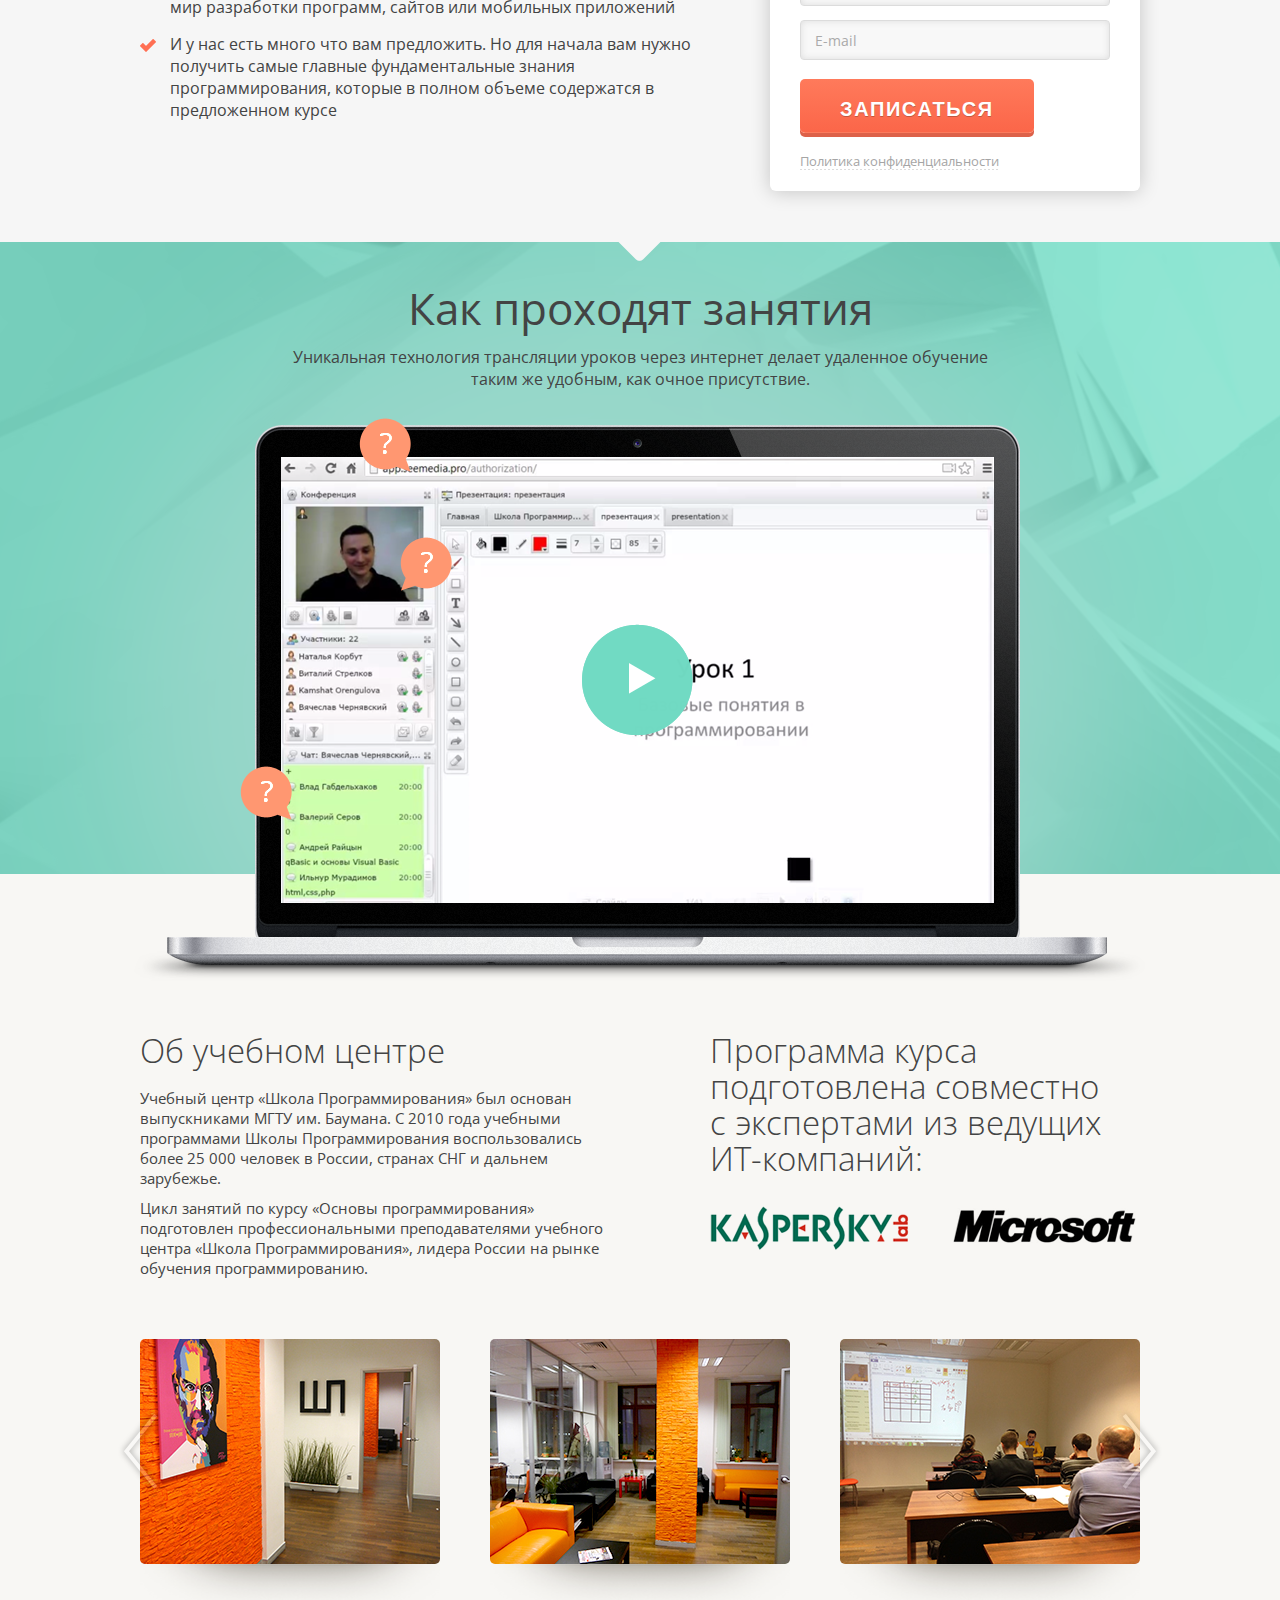
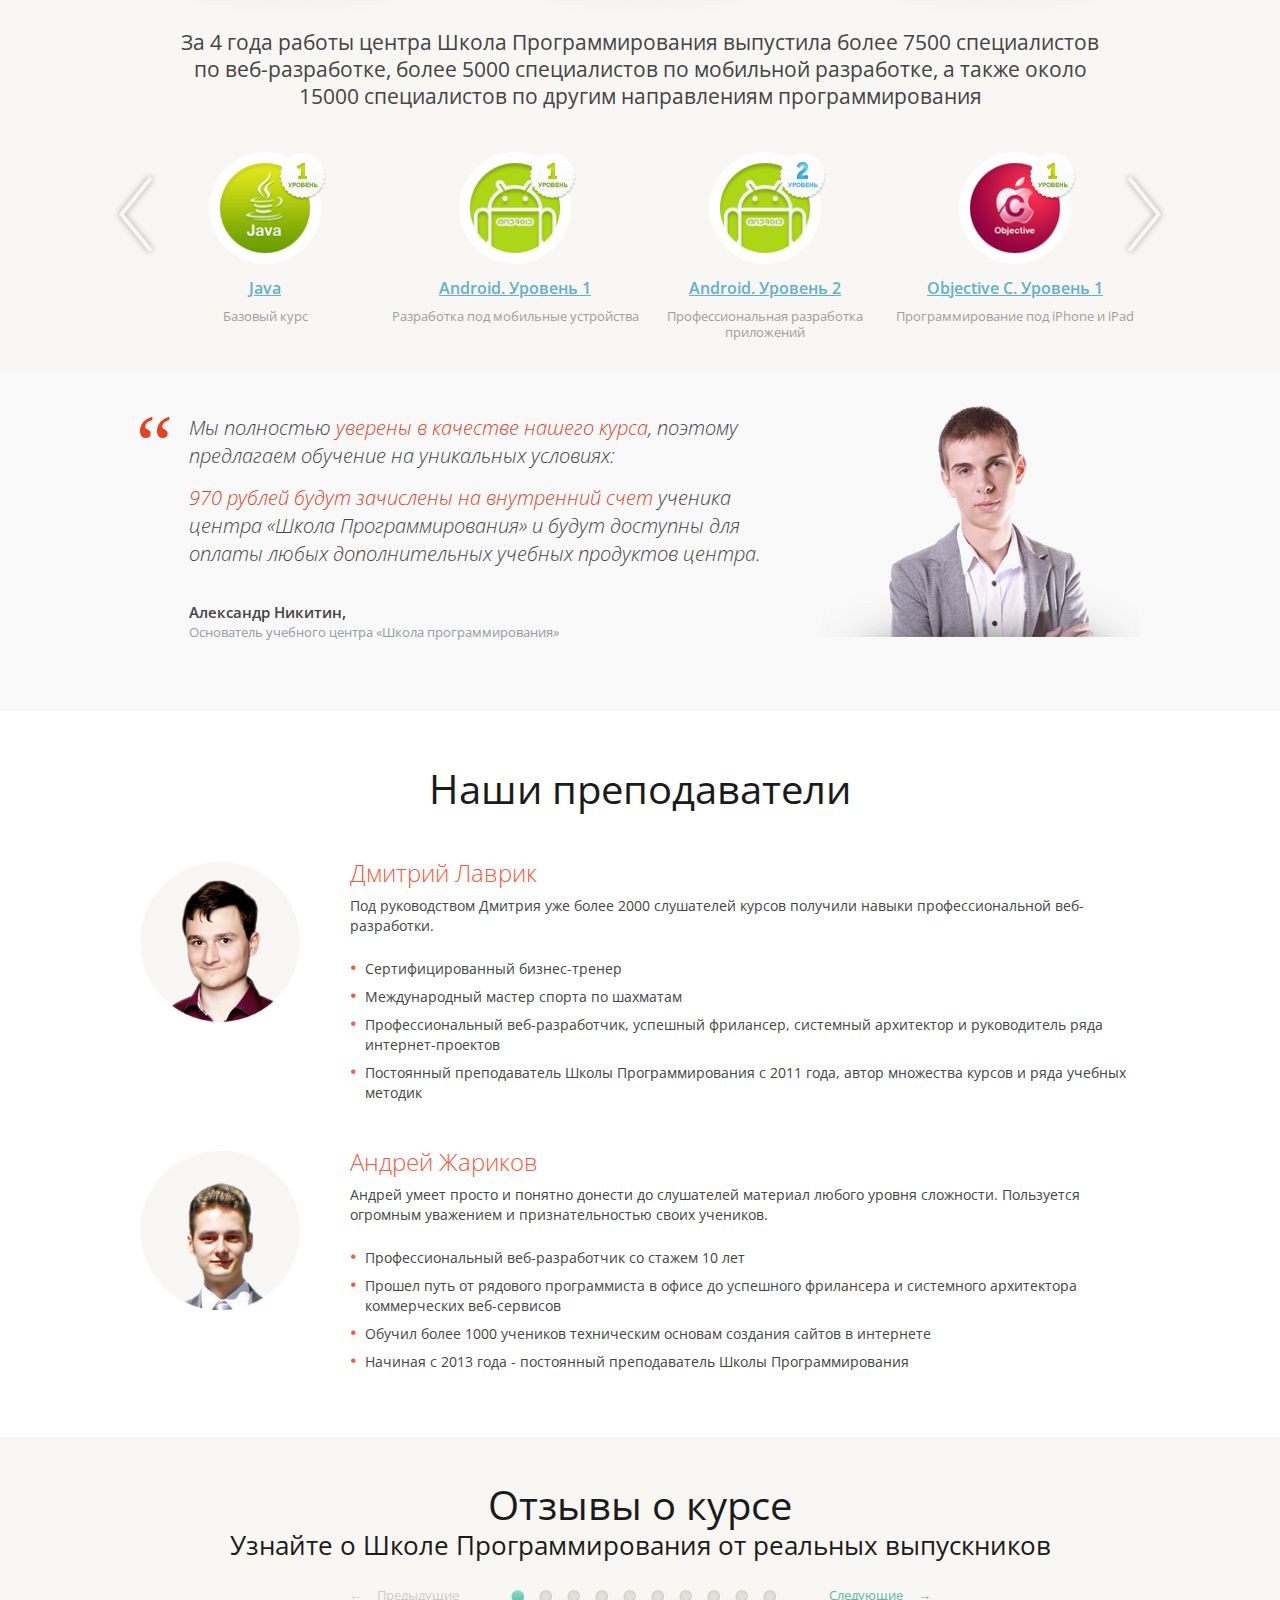
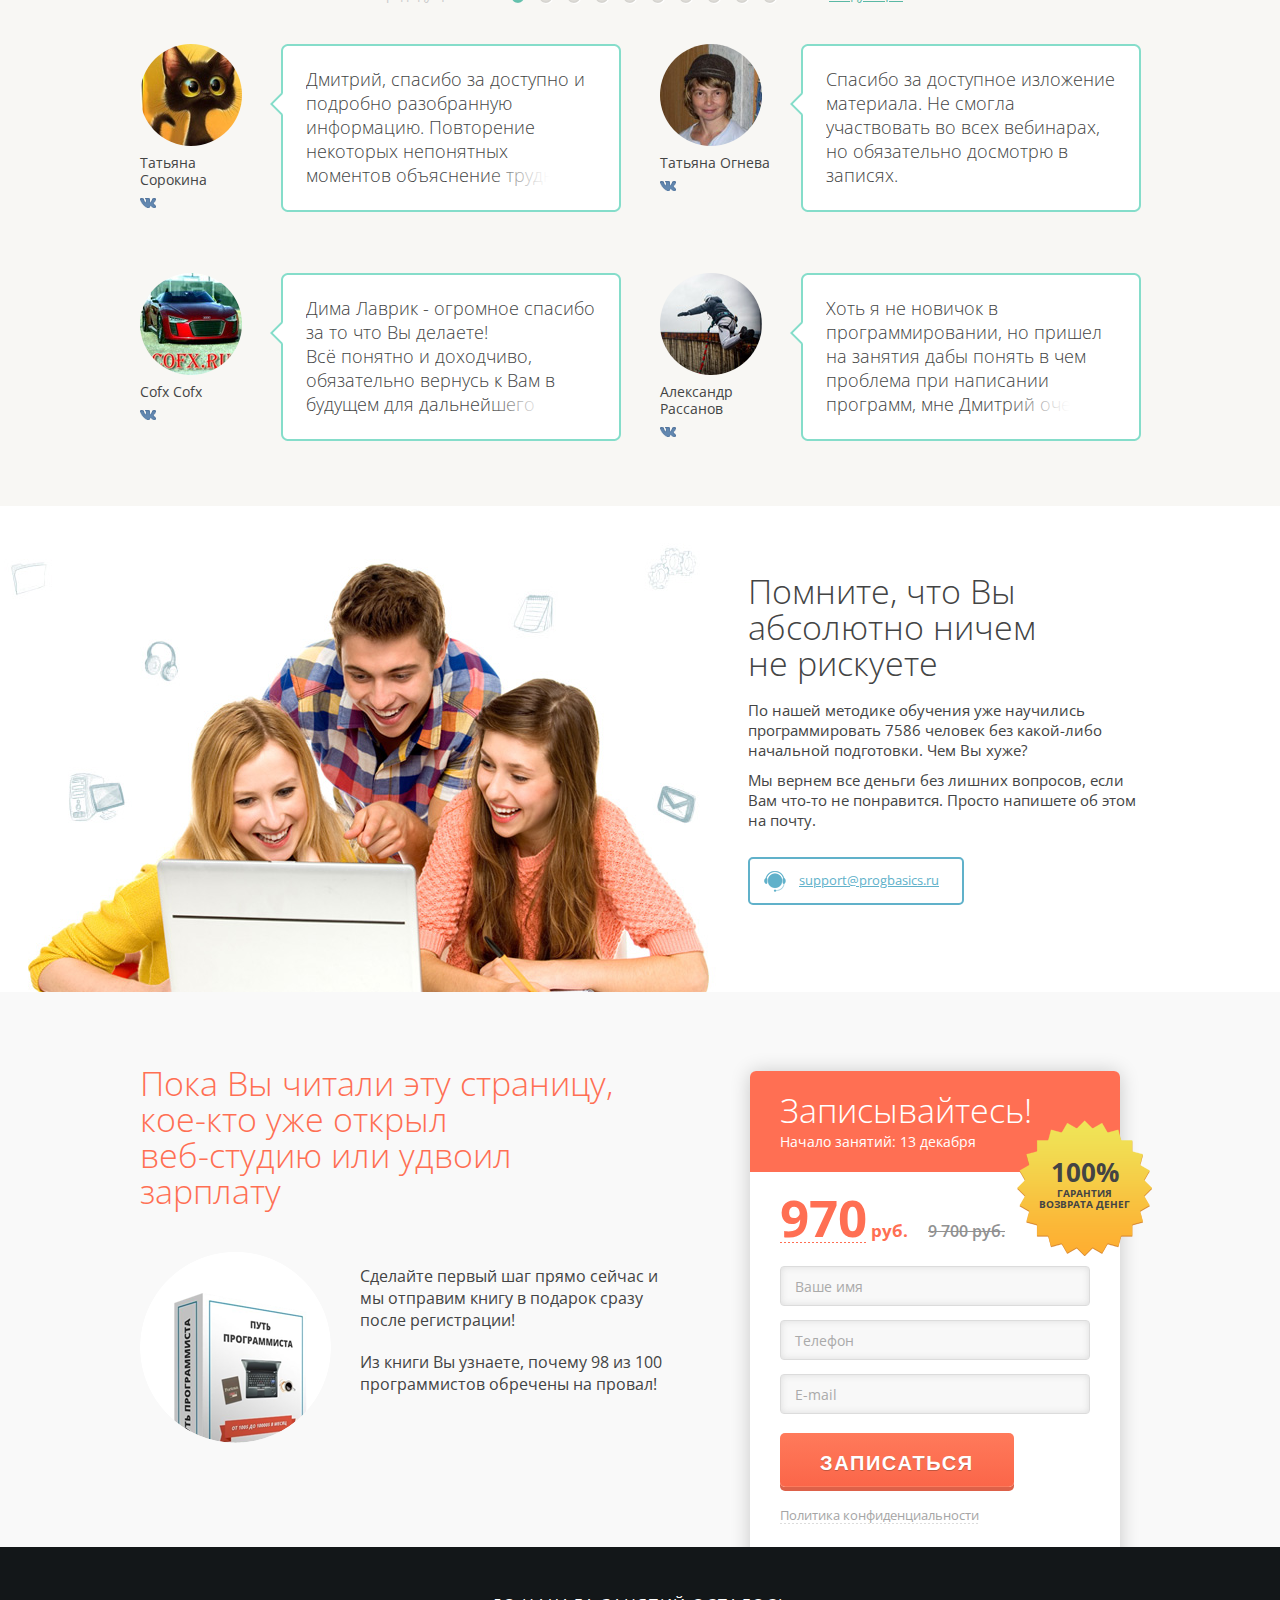
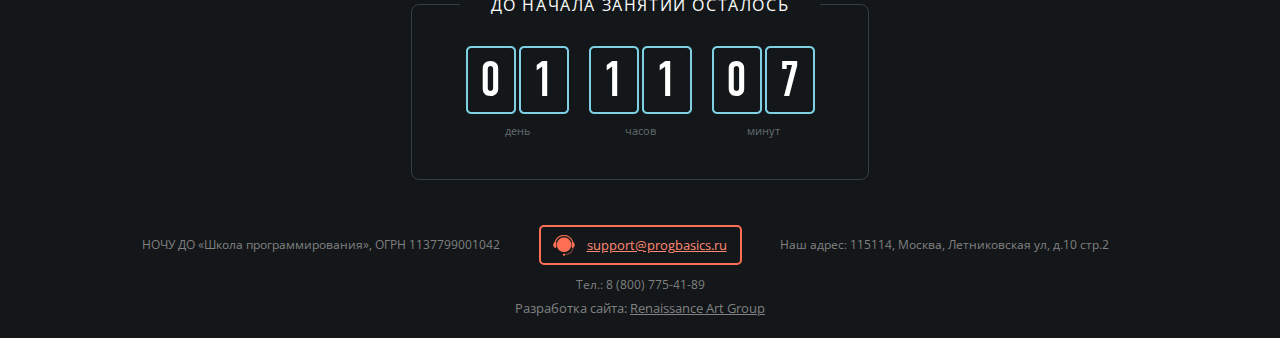
==== commit 4bfe4024: "Ver. 4.4" ====
--- a/index.html
+++ b/index.html
@@ -20,6 +20,8 @@
 <script type="text/javascript" src="js/youTubeEmbed-jquery.js"></script>
 <script type="text/javascript" src="js/jquery-ui-1.10.4.custom.min.js"></script>
 <script type="text/javascript" src="js/jquery.transit.min.js"></script>
+<script type="text/javascript" src="js/jquery.easing.1.3.js"></script>
+<script type="text/javascript" src="js/jquery.roundabout.min.js"></script>
 <script type="text/javascript" src="js/scripts.js"></script>
 
 <!-- VK -->
@@ -84,12 +86,13 @@
               <a href="#"><img src="images/logo.png"/></a>
             </div>
       	    <ul class="main-menu">
+              <li><a href="#success">Истории успеха</a></li>
       	      <li><a href="#about">О курсе</a></li>
+              <li><a href="#program">Программа</a></li>
               <li><a href="#unique">Уникальность</a></li>
-              <li><a href="#program">Программа</a></li>
               <li><a href="#how">Как проходят занятия</a></li>
               <li><a href="#teachers">Преподаватели</a></li>
-              <li><a href="#success">Истории успеха</a></li>
+              <li><a href="#reviews">Отзывы</a></li>
       	    </ul>
             <div class="header-button">
       			  <div class="button" onclick="openPopup('signPopup')">Записаться</div>
@@ -121,7 +124,7 @@
               
               <div class="video-wrapper">
             	  <div class="slide-video-cont">
-                  <iframe width="515" height="289" src="//www.youtube.com/embed/SZ1q0BomHMk" frameborder="0" allowfullscreen></iframe>
+                  <iframe width="454" height="249" src="//www.youtube.com/embed/SZ1q0BomHMk" frameborder="0" allowfullscreen></iframe>
                 </div>
             	</div>
               
@@ -207,100 +210,444 @@
         </div>
       </div>
       
-      <a name="about"></a>
+      <a class="anchor" name="success"></a>
       
       <div class="what-gives-block">
         <div class="center-wrapper">
           
           <div class="fc">
             <div class="what-gives-descr">
-              <h2>Что дает курс?</h2>
-              <div class="what-gives-cols fc">
-              	<div class="what-gives-items">
-              	  <div class="item">
-              	    Возможность попробовать новую профессию
-              	  </div>
-              	  <div class="item">
-              	    Получить, систематизировать и упорядочить базовые знания
-              	  </div>
-              	  <div class="item">
-              	    Пройти полный курс обучения и получить престижную работу
-              	  </div>
-              	  <div class="item">
-              	    Изменить свою жизнь и начать заниматься тем, что интересно
-              	  </div>
-              	</div>
-              	<div class="what-gives-items">
-              	  <div class="item">
-              	    Повысить<br />квалификацию
-              	  </div>
-              	  <div class="item">
-              	    Попасть в круг единомышленников, задавать вопросы, общаться
-              	  </div>
-              	  <div class="item">
-              	    Пройти полный курс обучения и попасть на стажировку в реальный<br />ИТ-проект
-              	  </div>
-              	</div>
-              </div>
+              
+              <div class="cases-slider">
+                <div class="prev"></div>
+                <div class="next"></div>
+                <ul class="cases-roundabout">
+                  <li>
+                    <div class="descr">
+                      <div class="descr-content">
+                        <h3>«От микроконтроллеров к собственной веб-студии»</h3>
+                        <div class="text">
+                          До знакомства со Школой Программирования: Денис работник обычной фирмы, коих много, в области автоматизации производства на должности инженера-программиста в городе Стерлитамак.
+                        </div>
+                        <div class="expandable">
+                          <p>До знакомства со  Школой Программирования: Денис работник обычной фирмы, коих много, в области автоматизации производства на должности инженера-программиста в городе Стерлитамак.</p>
+
+                          <p>Основное занятие: программировать промышленные контроллеры на управление различными процессами производства чего-либо. И вот в начале 2010 г. бесконечные поездки в командировки, заводы, шум, пыль и офиссная тягомотина начали его напрягать.</p>
+
+                          <h2>Как узнал про Школу Программирования</h2>
+
+                          <p>Его друг и по совместительству веб-дизайнер организовал  свою веб-студию (тогда она называлась "Дизайн-студия Волкова"), но дела у него обстояли не очень хорошо. Уже несколько месяцев он пытался убедить Дениса изучать веб-программирование, т.к. именно данного специалиста ему и не хватало в тот момент.</p>
+
+                          <p>И наконец Денис целенаправленно занялся поисками каких-нибудь курсов по PHP. Вот так и наткнулся на курс «PHP. Уровень 1 - Основы веб-разработки» Школы Программирования. С первых же дней прохождения курса он понял, что стал  изучать именно то, что ему на самом деле интересно.</p>
+
+                          <p>Далее Денис узнает о курсах «PHP. Уровень 2 – Профессиональная веб-разработка» и «JavaScript. Интерактивные веб-приложения». Денис не раздумывая записывается на них, т.к. жажда знаний была в самом разгаре.</p>
+
+                          <p>Где-то в середине прохождения «JavaScript. Интерактивные веб-приложения» Денис понимает свою готовность начать работать в студии своего друга. В середине лета 2010 г. они совместно принимают решение о ребрендинге студии, переименовывают ее в студию "Стизи" (studio easy), определяют основные направления работы. Денис переделывает сайт на основе полученных знаний на курсах, и "лед тронулся, господа присяжные заседатели…". Начали появляться первые заказы, работа закипела!</p>
+
+                          <h2>Планы</h2>
+
+                          <p>2011 г. был годом становления студии, ребятами были поняты и осознаны многие подводные камни, более четко вырисовалось направление работы. И в начале 2012 г. Денис уволился с прежней работы, окончательно посветив себя любимому делу в собственной веб-студии.</p>
+
+                          <p>В планах на ближайшее время арендовать офис, найти толковых людей и начать расширение штата, т.к. с заказами проблем уже нет!</p>
+                          
+                        </div>
+                      </div>
+                      <div class="descr-author">
+                        <div class="name">Екатерина Константинопольская</div>
+                        <div class="post">20 лет, Ростов-на-Дону</div>
+                      </div>
+                    </div>
+                    <div class="pic">
+                      <img src="files/success-userpic-1.jpg"/>
+                    </div>
+                  </li>
+                  <li>
+                    <div class="descr">
+                      <div class="descr-content">
+                        <h3>«Как работать по 2–4 часа в день и наслаждаться жизнью»</h3>
+                        <div class="text">
+                          "За первый год моей трудовой деятельности в общей сложности зарплата выросла в 5 раз..."
+                        </div>
+                        <div class="expandable">
+                          <p>"За первый год моей трудовой деятельности в общей сложности зарплата выросла в 5 раз..."</p>
+
+                          <p>Моё знакомство со школой программирования произошло на последнем курсе университета. Училась я на математика-программиста и на тот момент даже работала в веб-студии неполный рабочий день. Основы программирования я знала хорошо, но меня интересовала веб-разработка, а в университете мы её прошли вскользь, даже не затронув ни один серверный язык. Поэтому я решила учиться сама, нашла кучу книжек по php и закопалась в них.</p>
+
+                          <p>Время шло, какие-то базовые вещи делать я научилась, но шаг в сторону и уже не знаешь как это реализовать, начинаешь искать в интернете. К тому же обучение по книжкам мне никогда не нравилось, почти каждые летние каникулы я давала себе слово, что к новому учебному году подготовлюсь заранее и например, выучу за лето C++. Но проходил месяц ковыряния в книжке и становилось скучно, контролировать тебя некому и учеба забрасывалась. Так же было и с php, до знакомства с ШП я пыталась его выучить три раза, научилась только переделывать готовые примеры.</p>
+
+                          <p>И вот однажды на просторах интернета я наткнулась на книжку "Путь программиста. От 100$ до 10.000$ в месяц", естественно она меня заинтересовала. Так я узнала о ШП и сразу загорелась желанием учиться там. На тот момент уже прошёл живой курс "PHP. Уровень 1. Основы Веб-разработки" и планировался "PHP. Уровень 2. Профессиональная веб-разработка". Я была в восторге от программы этого курса и записалась на него, параллельно заказав видеокурс "PHP за 3 недели". До начала "PHP. Уровень 2" я успела освоить "PHP за 3 недели" и наконец-то почувствовала себя знающим человеком.</p>
+
+                          <p>Манера обучения была идеальной, здесь было всё что нужно: правильная подача материала, задания и контроль их выполнения, соревновательный эффект и главное практика! Когда я проходила "PHP. Уровень 2", я писала диплом, что на самом деле мне очень помогло, т.к. проект был на php. После первого месяца курса я успешно защитилась, нашла работу программистом на полный рабочий день с зарплатой в 2 раза больше предыдущей и продолжила познание вебразработки.</p>
+
+                          <p>Осенью этого же года я проходила курс по личной эффективности от ШП, он заставил меня задуматься о фрилансе и организации труда в целом, появилась смелость общаться с начальством. В последствии я договорилась с начальником о смещении рабочего графика и даже о возможности работать дома.</p>
+
+                          <p>За первый год моей трудовой деятельности в общей сложности зарплата выросла в 5 раз. В дальнейшем я уволилась с прежней работы и теперь работаю на себя с проверенными заказчиками, появлению первых из них я тоже обязана ШП, т.к. меня посоветовали как специалиста. На данный момент я получаю доход равный моему окладу на прежней работе и при этом мне не нужно тратить по три часа на дорогу, сидеть по 8 часов в офисе. Я встаю во сколько хочу, я больше не привязана с жесткому графику с 9 до 6, могу в течение дня сходить в кино или уехать на несколько часов по делам. Чистое время работы занимает от 2х до 4х часов в день, что позволит мне в ближайшем будущем брать дополнительные заказы и увеличить доход ещё в 2 раза.</p>
+
+                          <p>Желаю всем побольше энтузиазма в жизни и профессиональной деятельности!</p>
+                  
+                          <h3>Оконченные курсы</h3>
+                          
+                          <div class="success-courses">
+                            "PHP. Уровень 1 - Основы веб-разработки", "PHP. Уровень 2 - Профессиональная веб-разработка" и "Javascript - Интерактивные веб-приложения"
+                          </div>
+                          
+                        </div>
+                      </div>
+                      <div class="descr-author">
+                        <div class="name">Екатерина Константинопольская</div>
+                        <div class="post">20 лет, Ростов-на-Дону</div>
+                      </div>
+                    </div>
+                    <div class="pic">
+                      <img src="files/success-userpic-2.jpg"/>
+                    </div>
+                  </li>
+                  <li>
+                    <div class="descr">
+                      <div class="descr-content">
+                        <h3>«Умножаем зарплату на два»</h3>
+                        <div class="text">
+                          Школа Программирования умножила в десять раз мои знания, ну и как минимум в два раза мою зарплату
+                        </div>
+                        <div class="expandable">
+                          <h2>Шаги к успеху:</h2>
+
+                          <ul>
+                            <li>Учился в ВУЗе по специальности Программист</li>
+                            <li>На первой работе понял, что полученных знаний явно не достаточно</li>
+                            <li>Облазил кучу сайтов, но так и не нашел структурированной и четко изложенной информации</li>
+                            <li>Наткнулся в интернете на Школу Программирования</li>
+                            <li>Прошел видеокурсы  "Web-API" и "Kohana Framework от А до Я"</li></li>
+                            <li>Стал участником очного курса "PHP. Уровень 2. Профессиональная веб-разработка"
+                            <li>После курсов уверенно владел технологией объектно-ориентированного программирования, разбирался во многих тонкостях языка PHP и технологии веб-разработки</li>
+                            <li>После обучения понял, что может рассчитывать на более высокооплачиваемую работу</li>
+                            <li>Разместил резюме и уже через 2 часа начал получать предложения от работодателей</li>
+                            <li>Успешно прошел собеседование на позицию с зарплатой в 70 000 руб., что в два раза превышало текущий оклад.</li>
+                          </ul>
+                          
+                          <p><iframe width="420" height="315" src="//www.youtube.com/embed/kFBfUnJKpeE" frameborder="0" allowfullscreen></iframe></p>
+                          
+                          <p>Школа Программирования умножила в десять раз мои знания, ну и как минимум в два раза мою зарплату</p>
+                          
+                        </div>
+                      </div>
+                      <div class="descr-author">
+                        <div class="name">Екатерина Константинопольская</div>
+                        <div class="post">20 лет, Ростов-на-Дону</div>
+                      </div>
+                    </div>
+                    <div class="pic">
+                      <img src="files/success-userpic-3.jpg"/>
+                    </div>
+                  </li>
+                  <li>
+                    <div class="descr">
+                      <div class="descr-content">
+                        <h3>«Полученные знания изменили жизнь и увеличили доход в 3 раза»</h3>
+                        <div class="text">
+                          С уверенностью могу сказать, что полученные знания изменили мою жизнь. Я научился делать качественные сайты, заслужил в своём городе уважение и хорошую репутацию.
+                        </div>
+                        <div class="expandable">
+                          <p>Со Школой Программирования я познакомился случайно. Искал в интернете  хорошие курсы по php. Зашёл на блог ШП, почитал заметки, увидел объявление о том, что можно пройти курс «PHP. Уровень 1» и сразу же записался на него. Мне понравилось, что курс вели практикующие программисты, там не было кучи нудной теории, которую можно зубрить бесконечно и так ничему и не научиться.</p>
+
+                          <p>70% времени занимало выполнение практических заданий в увлекательной форме.</p>
+
+                          <p>Всего в ШП я прошёл на данный момент 3 курса: «PHP. Уровень 1 - Основы веб-разработки », «PHP. Уровень 2 - Профессиональная веб-разработка» и курс по C# и .Net Framework. И продолжаю учиться. Уроки достаточно сложные, схалявничать не удастся, над каждым заданием надо хорошенько подумать. Благодаря такой методике преподавания за достаточно короткий срок ты овладеваешь всеми необходимыми навыками программирования.</p>
+
+                          <p>С уверенностью могу сказать, что полученные знания изменили мою жизнь. Я научился делать качественные сайты, заслужил в своём городе уважение и хорошую репутацию. На данный момент я не испытываю недостатка в заказах. Наоборот, я выбираю, за какой заказ мне взяться, а кому отказать.</p>
+
+                          <p>Мой доход за прошедший год увеличился в три раза и стал сопоставим с Московскими зарплатами.</p>
+
+                          <p>Конечно, на начальных этапах было нелегко, особенно когда у тебя ещё нет опыта, хорошего портфолио и о тебе никто не знает. Но, благодаря поддержке ребят из ШП, я сумел достичь успеха. Надо просто делать своё дело, не обращая внимания на тех, кто смеётся над тобой, отговаривает тебя, на нытиков. Делать своё дело до результата, не зацикливаясь на неудачах.</p>
+                          
+                        </div>
+                      </div>
+                      <div class="descr-author">
+                        <div class="name">Екатерина Константинопольская</div>
+                        <div class="post">20 лет, Ростов-на-Дону</div>
+                      </div>
+                    </div>
+                    <div class="pic">
+                      <img src="files/success-userpic-4.jpg"/>
+                    </div>
+                  </li>
+                  <li>
+                    <div class="descr">
+                      <div class="descr-content">
+                        <h3>«Я никогда не понимала смысл книг по программированию...»</h3>
+                        <div class="text">
+                          С помощью этих уроков и своих предыдущих знаний, я написала новый интернет-магазин, который мне заказали друзья.
+                        </div>
+                        <div class="expandable">
+                          <p>Каждый человек, какую бы профессию он ни выбрал, сталкивается с определенными трудностями. Первая проблема, которая встречается на пути зачастую вызывает негативные эмоции, что отражается на желании продолжать обучение. Причина кроется в том, что ученик не нашел во время нужную информацию, которая бы подтолкнула его к правильному решению. В таких случаях помогают онлайн курсы.</p> 
+
+                          <h2>C чего начинала</h2>
+
+                          <p>Впервые я узнала о языках программирования еще в школе. Однако в то время для меня это было чем-то совершенно непонятным. По случайному стечению обстоятельств я поступила на факультет информатики. Университет дал мне базовые знания о нескольких языках. Больше всего меня привлек SQL, и я выбрала курсовую по этому предмету, что давало право выбрать дипломную в этой области. Язык PHP нашей группе не преподавали, а куратор требовала создать интернет-магазин. Я умела лишь создавать базы данных. Знакомые предлагали скачать готовые магазины и их предоставлять комиссии, но я не имела понятия как они работают и все мои попытки понять не увенчались успехом. Тогда я решила попробовать написать свой магазин. Нашла в интернете видео-уроки по PHP и MySQL, и сутками программировала.</p> 
+
+                          <p>Диплом я сдала на 10 баллов. И именно этот магазин помог мне получить мою первую работу в роли веб-программиста. Практически год я разрабатывала простые веб-проекты используя структурное программирование и развивала навыки верстки. Через время пришлось искать новую работу, но на новом месте мне не хватало времени заниматься программированием. Проектов по верстке было слишком много, а серьезную работу на объекто-ориентированном PHP мне доверить не могли, ввиду отсутствия опыта. И я решила обучиться сама, в свободное время.</p> 
+
+                          <h2>Первое знакомство с ШП</h2>
+
+                          <p>Тогда-то я и наткнулась на уроки Школы Программирования. Очень понравилась доступность объяснения материала, реальные примеры, а в особенности домашние задания с их проверкой.</p> 
+
+                          <p>Я никогда не понимала смысл книг по программированию, ведь никто не проверит твою работу и никто не подскажет в нужный момент и работа остановится. Видео-уроки оказались куда более удачными для понимания принципов программирования, но на предыдущих курсах я все делала по шаблону, который мне давали, т.е. я не думала, а переписывала код и не знала как его использовать в других ситуациях. ШП решила этот вопрос домашними заданиями с проверкой, что мне показалось очень продуктивным и помогло усвоить материалы уроков в полной мере.</p> 
+
+                          <p>Ребята из ШП научили даже оформлению кода. Всегда важно сразу научиться как правильно нежели потом переучиваться.</p>
+
+                          <h2>Результаты</h2>
+
+                          <p>С помощью этих уроков и своих предыдущих знаний, я написала новый интернет-магазин, который мне заказали друзья. Получился он гораздо удачнее моего первого опыта и я решила продолжить обучение в ШП и подписалась на рассылки.</p> 
+
+                          <p>В одной из рассылок я увидела курс по фрэймворку Kohana, где опять же предполагалось создание целого проекта. Закончить обучение я еще не успела, тяжело себя заставить, но уже этом примере стало гораздо проще понимать другие фрэймворки. По окончанию занятий, я уверена что буду создавать проекты уже используя Kohana.</p>
+
+                          <p>Очень благодарна ШП за этот, по-моему мнению - правильный, подход к обучению.</p>
+                          
+                        </div>
+                      </div>
+                      <div class="descr-author">
+                        <div class="name">Екатерина Константинопольская</div>
+                        <div class="post">20 лет, Ростов-на-Дону</div>
+                      </div>
+                    </div>
+                    <div class="pic">
+                      <img src="files/success-userpic-5.jpg"/>
+                    </div>
+                  </li>
+                  <li>
+                    <div class="descr">
+                      <div class="descr-content">
+                        <h3>«Получил работу, о которой даже и не мечтал»</h3>
+                        <div class="text">
+                          С момента моего первого знакомства со Школой Программирования я многому научился, обогнал своих сверстников по опыту и получил работу, о которой даже и не думал, когда записывался на курсы.
+                        </div>
+                        <div class="expandable">
+                          <p>Поначалу, признаюсь, я не доверял преподавателям центра и не имел даже минимального представления о том, как они будут меня учить и, вообще, научат ли чему-то?</p>
+
+                          <p>Заниматься программированием я начал еще со школьных лет, любил посещать дополнительные занятия по информатике и кружки по программированию. Позже, к окончанию школы, я уже прекрасно осознавал, что мне нравится и кем я хочу стать в жизни. Но я никогда не был отличником, учился средне и ,понимая, что стать отличным специалистом и устроиться на хорошую работу дело не простое, а задачи эти очень практичные и требуют подготовки, я пошел в Школу Программирования. Мне хотелось получить знания и опыт, которые я смог бы реализовать и достойно показать на практике, а не только отвечая у доски в ВУЗе, и я не ошибся в своем выборе.</p>
+
+                          <p>Поначалу, признаюсь, я не доверял преподавателям центра и не имел даже минимального представления о том, как они будут меня учить и, вообще, научат ли чему-то? В Школе Программирования я прошел курсы PHP (уровни 1,2) и курс по javascript, после которых я полностью поменял свое представление о веб-программировании. Уже после первых двух курсов я сделал свой блог, а знания и опыт, которые я получил, обучаясь в Школе Программирования, я сразу применил: сделал с нуля сайт с новостями, статьями, интерактивным чатом и форумом.</p>
+
+                          <p>Прошло немного времени и мне пришло письмо, в котором было предложение сделать проект, а затем предложение удаленной работы, которую я могу совмещать с учебой. Раньше я думал, что получить интересную работу на хороших условиях и заниматься своим любимым делом, получая за это приличные деньги уже со 2 курса института – совершенно нереально, а раздавать листовки у метро или браться за другую мелкую работу – это не для меня. И Школа Программирования помогла мне с этим! Поначалу я сомневался в себе, думал что это невозможно, в голове у меня вертелись мысли: я еще не готов, я же только студент, я не справлюсь. Но все это оказалось небольшим барьером для меня и я понял – все возможно.</p>
+
+                          <p>С момента моего первого знакомства со Школой Программирования я многому научился, обогнал своих сверстников по опыту и получил работу, о которой даже и не думал, когда записывался на курсы.</p>
+
+                          <p>Если меня спросят, почему я выбрал Школу Программирования и как там учат, я отвечу 5 фразами. 5 основных выводов, которые я сделал для себя, завершая свое обучение. Они не сочиненные и не выдуманные, поэтому скажу простыми словами:</p>
+
+                          <ul>
+                            <li>Им можно доверять и они не обманут.</li>
+                            <li>Они действительно учат, это стоит того.</li>
+                            <li>Они помогут решить ВСЕ вопросы, которые возникнут при обучении (даже по темам, не входящим в текущий курс, если спросишь)</li>
+                            <li>Они научат писать много кода очень понятно, лаконично и красиво.</li>
+                            <li>Они помогут найти хорошую работу после обучения.</li>
+                          </ul>
+                          
+                        </div>
+                      </div>
+                      <div class="descr-author">
+                        <div class="name">Екатерина Константинопольская</div>
+                        <div class="post">20 лет, Ростов-на-Дону</div>
+                      </div>
+                    </div>
+                    <div class="pic">
+                      <img src="files/success-userpic-6.jpg"/>
+                    </div>
+                  </li>
+                  <li>
+                    <div class="descr">
+                      <div class="descr-content">
+                        <h3>«Нашел то, чего не хватало»</h3>
+                        <div class="text">
+                          Хотелось бы выразить благодарность Школе Программирования за их отличные курсы и за то, что они не забывают и поддерживают своих студентов!
+                        </div>
+                        <div class="expandable">
+                          <p>Впервые познакомился с ШП полтора года назад (летом 2010). На тот момент учился в университете по специальности «Программное обеспечение вычислительной техники», а также, время от времени, работал на фрилансе (в основном фронтэнд-разработка). Были хорошие знания (x)HTML, CSS и кроссбраузерной вёрстки, также неплохо знал JavaScript. С бэкэндом было хуже: были знания только синтаксиса и принципов работы PHP, но не было практики разработки реальных приложение (о фреймворка тогда ещё даже не задумывался). В университете к тому моменту изучил Pascal и С/C++. Информацию, в основном, черпал из интернета и книг, но теория, как известно, не заменяет практику.</p>
+
+                          <p>Так, однажды, находясь в поисках очередного ответа на вопрос наткнулся на блог Школы Программирования. Тогда Александр и Дмитрий только начинали свой проект. На сайте нашел для себя ряд интересных статей: почитал — понравилось. Затем посетил пару бесплатных вебинаров ШП. Классно! То, чего не хватало: опытных преподавателей, которые не понаслышке знают о программировании!</p>
+
+                          <p>Тем временем у ШП намечались курсы «PHP. Уровень 1. Основы веб-разработки», «PHP. Уровень 2. Профессиональная веб-разработка», «Javascript. Интерактивные веб-приложения», которые охватывали очень много практических аспектов веб-разработки. «То, что надо», — подумал я и записался. Курсы были долгими, аж 3 месяца, но оно того стоило! За время курсов успел попасть на практику в местную веб-студию, где и работаю по текущий момент. Курсы, надо сказать, были очень хорошим: я получил много практических навыков и, что самое главное, начал использовать фреймворки. Это было одним из главных шагов на пути к профессиональной разработке.</p>
+
+                          <p>Помимо профессиональной разработки не оставляли меня и проблемы собственной эффективности. Дел было много: учеба, работа, да и своими проектами надо занимается. В итоге попал на тренинг ШП по личной эффективности для разработчиков. До этого читал много разных книг по эффективности и саморазвитию (таких известных авторов, как Стивен Кови, Брайан Трейси, Ричард Брэнсон и. т.д.), но на курсе была практика и другие участники тренинга, что существенно повышало эффективность тренинга. Понял многое прочитанное в книгах после тренинга. Хотя, надо заметить, есть и свое мнение по поводу тайм-менеджмента: главное — это любить то, чем ты занимаешься, и тогда тебе не нужно будет заставлять себя что-то сделать. Ты просто берёшь и делаешь!</p>
+
+                          <p>Сейчас, после полутора лет прошедших с первого знакомства с ШП, многое изменилось. На работе участвую в ряде больших и не очень проектов. За время работы стал главным фронтэнд разработчиком в нашей небольшой команде sijeko. Изучил такие фреймворки на Javascript, как jQuery, jQuery UI, Dojo и Qooxdoo. Помимо фронтэнд разработки иногда занимаюсь и бэкэндом. Тут я с PHP и Kohana перешел на Python и Django и очень доволен этим фреймворком. Немного для себя писал на ActionScript. Написал свой фреймворк для JS, который пару месяцев не обновлялся, но не заброшен! Буду рад, если кто-то захочет принять участие в его развитии (пишите на xdeadlyx@ya.ru). Ну и пожалуй последнее, чем я сейчас занимаюсь — это собственный проект (отдельное спасибо Александру Никитину, основателю ШП, за помощь в этом проекте). Надеюсь, у меня все получится!</p>
+
+                          <p>Хотелось бы выразить благодарность Школе Программирования за их отличные курсы и за то, что они не забывают и поддерживают своих студентов!</p>
+
+                          <p>Александр, Дмитрий, огромное спасибо!</p>
+                          
+                        </div>
+                      </div>
+                      <div class="descr-author">
+                        <div class="name">Екатерина Константинопольская</div>
+                        <div class="post">20 лет, Ростов-на-Дону</div>
+                      </div>
+                    </div>
+                    <div class="pic">
+                      <img src="files/success-userpic-7.jpg"/>
+                    </div>
+                  </li>
+                  <li>
+                    <div class="descr">
+                      <div class="descr-content">
+                        <h3>«ШП - это философия жизни»</h3>
+                        <div class="text">
+                          Спасибо Вам, что Вы появились именно в этот период моей жизни, что всё именно так сложилось. Я благодарен за те знания и умения, которые Вы правильно преподносите, за ту жизненную позицию, которую Вы пропагандируете, которой и я теперь стараюсь поддерживаться.
+                        </div>
+                        <div class="expandable">
+                          <p>Итак, начну мемуары: отчасти комичны, отчасти эпичны. А также прошу прощения за некорректные выражения.</p>
+
+                          <p>Пусть будет небольшая предыстория. Конец 2010 года, начало 2011 года по профессиональной лестнице достиг вершины – начальник отдела (зарплата в районе 12-15 тыс. рублей). В работе начинался период, когда всё становится однообразным и вообще не охота ничем заниматься. У начальства стали появляться не задания, а рассуждения на будущее и мысли «как бы было здорово…», при том, что в отделе было всего 3 программера, включая меня. Старый админ уволился, появился новый и наконец то расковырял канал в интернет с 64 кбит/с до 2 мбит/с))).</p>
+
+                          <p>Вот с этого то и началось… Одним прекрасным утром я скачал с интернета Вашу, коллеги, книгу – «Путь программиста: от 100$ до 10000$». Прочитал на одном дыхании, это был толчок. В течение недели много о ней думал. Недели через 2-3 перечитал. Судорожно начал скачивать литературу, рекомендуемую к прочтению, уроки английского языка. Завел ежедневник, как-то пытался что-то планировать. Зашел на сайт http://prog-school.ru и с мыслью «везде в интернете обман» вышел и не стал оставлять свои контактные данные. Начал читать Кнута «Искусство программирования», первые 30 страниц думал: да, это круто, буду продвинутым программером. Потом начали посещать мысли: че за хрень, это каким надо быть повернутым на всю голову, что бы написать эту муть, а каким надо быть что бы её читать. Странице на 50-60 бросил. К концу марта всё-таки решился подписаться на ШП.</p>
+
+                          <p>В тот период Вы как раз закрывали мастерскую или уже закрыли, точно не помню. Пытался по возможности прочитать все посты на сайте, начало увлекать. С периодическими командировками, где не было доступа к интернету, всё происходило довольно медленно. Всё держал в себе, мечтал и размышлял.</p>
+
+                          <p>К ближе к лету наткнулся на «Ужасы веб-программистов. Сказочка». И с мыслью «я ведь не далеко ушел от этой сказочки, надо что-то менять» начал давать ваши бесплатные материалы, которые я добросовестно скачивал, коллегам в отделе. Так в отделе образовался своего рода кружок «надо что-то менять», я как предводитель агитировал проект ШП, говорил что мы на большее способны, что это круто и надо что-то делать.</p>
+
+                          <p>Парней подбивал увольняться, возможно, открыть что-то своё, сам параллельно искал более перспективную работу. Но в городе, где всё это происходило, население 25-30 тыс. человек, организовать «своё» почти не реально, либо уже было ниша занята, либо просто бесперспективняк. Вместе с тем осознавал какой я говнокод писал. Начал пробовать использовать MVC, после стольких лет говнокодинга это было крайне тяжело. С начальством разговаривал – «пока работы мало, переписать проект бы, что б было удобней и плюс на новый лад – MVC», но увы…</p>
+
+                          <p>Платные курсы не приобретал. У Вас были в основном по веб программированию, а я на C++ и Delphi писал. Так же летом решил попробовать стать преподавателем ШП, по Qt. Начал готовить материалы, сначала мешали командировки. Потом вроде всё – пошла работа, тексты, программы, видеоуроки. И тут приятное известие принимают на работу в другой город – Барнаул на перспективную должность. Я всё бросаю, переезд, суета, не до курса по Qt, ах да отступление – у меня еще нет высшего образования, студент – заочник. Потом сессия. И период с осени 2011 по весну 2012 пролетел одним днем. Теперь зарабатываю в 2.5 раза больше и это только низшее звено цепочки должностей, я доволен.</p>
+
+                          <p>Парни с отдела тоже все уволились, один уехал в Новосибирск, цветет и пахнет (получал 8, а теперь 25, и это в его 19 лет и без высшего образования), тоже низшая ступень, но жизнь только начинается! Он очень благодарен моим «наставлениям», которые вселили в него веру в себя, которые я почерпнул из ШП.</p>
+
+                          <p>Со вторым я контакт не поддерживаю, но надеюсь, что и у него всё сложилось хорошо.</p>
+
+                          <p>Последнее время очень много стал читать литературы по программированию, включая англоязычные блоги, пытаюсь большую часть полученных знаний применять на практике. Самосовершенствуюсь и развиваюсь, т.к. нет предела совершенству. И в заключении хотелось бы Вас поблагодарить.</p>
+
+                          <p>Спасибо Вам, что Вы появились именно в этот период моей жизни, что всё именно так сложилось. Я благодарен за те знания и умения, которые Вы правильно преподносите, за ту жизненную позицию, которую Вы пропагандируете, которой и я теперь стараюсь поддерживаться.</p>
+
+                          <p>Я верю в себя, верю в ШП, знаю что все Ваши планы обязательно сбудутся. Мой взгляд на мир стал на много шире. Я прошел «туман», в которым было всё неясно – что же будет завтра, да или даже сегодня вечером. ШП это не просто центр компьютерного образования, это философия жизни.</p>
+                          
+                        </div>
+                      </div>
+                      <div class="descr-author">
+                        <div class="name">Екатерина Константинопольская</div>
+                        <div class="post">20 лет, Ростов-на-Дону</div>
+                      </div>
+                    </div>
+                    <div class="pic">
+                      <img src="files/success-userpic-8.jpg"/>
+                    </div>
+                  </li>
+                  <li>
+                    <div class="descr">
+                      <div class="descr-content">
+                        <h3>«От хореографа до разработчика в ведущей компании за полгода!»</h3>
+                        <div class="text">
+                          Прошел бы еще множество интересных курсов. Была бы возможность, с радостью стал бы работать с это замечательной компанией. Спасибо вам за ваши труды!
+                        </div>
+                        <div class="expandable">
+                          <p>В апреле 2011 года я решил заняться разработкой сайта, до этого давным давно учил только HTML. Решил выучить PHP, перерыл множество учебников, но так как понятия не имел что это было сложно. Решил на лето забросить, так как ничего не выходило. В сентябре наткнулся на курсы ШП - PHP. Уровень 1. Основы веб-разработки, решил попробовать. Все понятно и доступно объяснили, мне понравилось, пошел дальше, начал проходить курс PHP. Уровень 2. Профессиональная веб-разработка. В ноябре я уже устроился на работу программистом, где начал зарабатывать, хоть и не большие, но деньги.</p>
+
+                          <p>Проработал там стажером 2 месяца, уволился, так как вообще не устраивала ЗП. Дальше я начал зарабатывать фрилансом, на долго меня не хватило, так как понял, что недостаточно у меня знаний для этого, много не заработаю. Теперь я работаю, в самой крупной компании в моем городе. И считаю, что за год, даже наверное пол года, достиг многого.</p>
+
+                          <p>До того, как начать изучать программирование, я учился и работал хореографом, и не думал, что когда-нибудь буду заниматься чем-то другим. О школе программирования я узнал когда искал какие-нибудь курсы по программированию. От них у меня осталось столько положительных эмоций, что я понял, что ребята серьезные и знают свое дело. Выдают только качественный и переработанный материал. У них я прошел уже множество курсов: “PHP. Уровень 1. Основы веб-разработки”, “PHP. Уровень 2. Профессиональная веб-разработка”, “Kohana от А до я”, “JavaScript. Интерактивные веб-приложения”, “программирование на C#” и надеюсь это только начало. Прошел бы еще множество интересных курсов. Была бы возможность, с радостью стал бы работать с это замечательной компанией. Спасибо вам за ваши труды!!!</p>
+                          
+                        </div>
+                      </div>
+                      <div class="descr-author">
+                        <div class="name">Екатерина Константинопольская</div>
+                        <div class="post">20 лет, Ростов-на-Дону</div>
+                      </div>
+                    </div>
+                    <div class="pic">
+                      <img src="files/success-userpic-9.jpg"/>
+                    </div>
+                  </li>
+                  <li>
+                    <div class="descr">
+                      <div class="descr-content">
+                        <h3>«Программист из Махачкалы»</h3>
+                        <div class="text">
+                          Я действительно многое почерпнул из этих занятий. Сейчас я занимаюсь любимым делом. И что особенно приятно, это приносит мне неплохие доходы.
+                        </div>
+                        <div class="expandable">
+                          <p>Добрый день! Хотелось бы немного рассказать о себе и своём знакомстве с Школой Программирования!</p>
+
+                          <p>Зовут меня Ахмет, я инженер-программист, но в моей профессии мне не хватало просторов для творчества. Я увлёкся веб-программированием. Чем больше я этим занимался, тем сильнее меня затягивало. Но на каком-то этапе я понял, что университетских знаний и собственных усилий мне не достаточно.</p>
+
+                          <p>Всё в нашей жизни не случайно - я встретил давнего знакомого, который рассказал мне, что создаёт сайты и это приносит ему определённые дивиденды. Я был удивлён,мой приятель никогда не проявлял особого интереса к программированию, а тут такие успехи! Так я узнал о ШП.</p>
+
+                          Я записался на курсы. Что меня удивило, процесс обучения не был скучным, преподаватели были внимательны. Я действительно многое почерпнул из этих занятий. Сейчас я занимаюсь любимым делом. И что особенно приятно, это приносит мне неплохие доходы. Всё сбывается, надо только чётко знать, чего хочешь и идти к намеченной цели.
+                          
+                        </div>
+                      </div>
+                      <div class="descr-author">
+                        <div class="name">Екатерина Константинопольская</div>
+                        <div class="post">20 лет, Ростов-на-Дону</div>
+                      </div>
+                    </div>
+                    <div class="pic">
+                      <img src="files/success-userpic-10.jpg"/>
+                    </div>
+                  </li>
+                </ul>
+              </div>
+              
+            </div>
+            <div class="common-form-wrapper">
+            	<div class="common-form sign-form">
+            	  <div class="sign-form-ttl">
+            	    <h2>Записывайтесь!</h2>
+            	    Начало занятий: 13 декабря
+            	  </div>
+            	  <div class="sign-form-cont">
+            	    <div class="sign-form-badge tooltip-custom tooltip-l" rel="guarantee_tooltip">
+            	      <div class="cont"><span>100%</span><br />
+            	      	<u>гарантия<br />возврата денег</u></div>
+            	    </div>
+            	    <div class="tooltip-content" rel="guarantee_tooltip">
+            	      <p>Мы вернем все деньги без лишних вопросов, если Вам что-то не понравится. Просто напишете об этом на почту.</p>
+            	      <p><a href="mailto:support@progbasics.ru">support@progbasics.ru</a></p>
+            	    </div>
+            	    <div class="sign-form-price">
+            	      <span class="price-new tooltip-custom tooltip-l" rel="price_new_tooltip"><span>970</span> руб.</span>
+            	      <span class="price-old">
+            	        9 700 руб.
+            	      </span>
+            	      <div class="tooltip-content" rel="price_new_tooltip">
+            	        <h3>Вы не теряете эту сумму!</h3>
+            	        <p>970 рублей будут начислены на внутренний счет ученика “Школы программирования” и будут доступны для оплаты любых дополнительных учебных продуктов центра!</p>
+            	      </div>
+            	    </div>
+            	  	<form action=".">
+            	  	  <div class="form-item errors-left">
+            	        <label class="placeholder" for="sign_1_name">Ваше имя</label>
+            	        <input type="text" class="form-text" name="sign_1_name" id="sign_1_name" required />
+            	      </div>
+            	      <div class="form-item errors-left">
+            	        <label class="placeholder" for="sign_1_phone">Телефон</label>
+            	        <input type="text" class="form-text form-phone" name="sign_1_phone" id="sign_1_phone" required />
+            	      </div>
+            	      <div class="form-item errors-left">
+            	        <label class="placeholder" for="sign_1_email">E-mail</label>
+            	        <input type="text" class="form-text form-email" name="sign_1_email" id="sign_1_email" required />
+            	      </div>
+            	      <input type="submit" value="Записаться" class="form-submit button"/>
+            	      <div class="form-hint">
+            	      	<span class="tooltip-custom tooltip-l" rel="confidential_tooltip">Политика конфиденциальности</span>
+            	      </div>
+            	      <div class="tooltip-content" rel="confidential_tooltip">
+            	        <h3>Политика конфиденциальности</h3>
+            	        <p>Интернет-сайт http://progbasics.ru (далее - Сайт) уважает ваше право и соблюдает конфиденциальность при заполнении, передачи и хранении ваших конфиденциальных сведений.</p>
+            	        <p>Размещение заявки на Сайте означает Ваше согласие на обработку данных и дальнейшей передачи ваших контактных данных ООО "Школа программирования".</p>
+            	        <p>Под персональными данными подразумевается информация, относящаяся к субъекту персональных данных, в частности фамилия и имя, телефон, адрес электронной почты и иные данные, относимые Федеральным законом от 27 июля 2006 года № 152-ФЗ «О персональных данных» (далее – «Закон») к категории персональных данных.Целью обработки персональных данных является оказание Сайтом информационно-справочных услуг, а также информирование о курсах ООО "Школа программирования".</p> 
+            	        <p>В случае отзыва согласия на обработку своих персональных данных мы обязуемся удалить Ваши персональные данные в срок не позднее 3 рабочих дней. Отзыв согласия можно отправить в электронном виде по адресу: support@prog-school.ru.</p> 
+            	      </div>
+            	  	</form>
+            	  </div>
+            	  
+            	</div>
               <div class="socbuttons">
                 <div id="vk_like" style="margin-left: 60px;"></div>
-              </div>
-            </div>
-            <div class="common-form sign-form">
-              <div class="sign-form-ttl">
-                <h2>Записывайтесь!</h2>
-                Начало занятий: 13 декабря
-              </div>
-              <div class="sign-form-cont">
-                <div class="sign-form-badge tooltip-custom tooltip-l" rel="guarantee_tooltip">
-                  <div class="cont"><span>100%</span><br />
-                  	<u>гарантия<br />возврата денег</u></div>
-                </div>
-                <div class="tooltip-content" rel="guarantee_tooltip">
-                  <p>Мы вернем все деньги без лишних вопросов, если Вам что-то не понравится. Просто напишете об этом на почту.</p>
-                  <p><a href="mailto:support@progbasics.ru">support@progbasics.ru</a></p>
-                </div>
-                <div class="sign-form-price">
-                  <span class="price-new tooltip-custom tooltip-l" rel="price_new_tooltip">970<span>руб.</span></span>
-                  <span class="price-old">
-                    2 350 руб.
-                  </span>
-                  <div class="tooltip-content" rel="price_new_tooltip">
-                    <h3>Вы не теряете эту сумму!</h3>
-                    <p>970 рублей будут начислены на внутренний счет ученика “Школы программирования” и будут доступны для оплаты любых дополнительных учебных продуктов центра!</p>
-                  </div>
-                </div>
-              	<form action=".">
-              	  <div class="form-item errors-left">
-                    <label class="placeholder" for="sign_1_name">Ваше имя</label>
-                    <input type="text" class="form-text" name="sign_1_name" id="sign_1_name" required />
-                  </div>
-                  <div class="form-item errors-left">
-                    <label class="placeholder" for="sign_1_phone">Телефон</label>
-                    <input type="text" class="form-text form-phone" name="sign_1_phone" id="sign_1_phone" required />
-                  </div>
-                  <div class="form-item errors-left">
-                    <label class="placeholder" for="sign_1_email">E-mail</label>
-                    <input type="text" class="form-text form-email" name="sign_1_email" id="sign_1_email" required />
-                  </div>
-                  <input type="submit" value="Записаться" class="form-submit button"/>
-                  <div class="form-hint">
-                  	<span class="tooltip-custom tooltip-l" rel="confidential_tooltip">Политика конфиденциальности</span>
-                  </div>
-                  <div class="tooltip-content" rel="confidential_tooltip">
-                    <h3>Политика конфиденциальности</h3>
-                    <p>Интернет-сайт http://progbasics.ru (далее - Сайт) уважает ваше право и соблюдает конфиденциальность при заполнении, передачи и хранении ваших конфиденциальных сведений.</p>
-                    <p>Размещение заявки на Сайте означает Ваше согласие на обработку данных и дальнейшей передачи ваших контактных данных ООО "Школа программирования".</p>
-                    <p>Под персональными данными подразумевается информация, относящаяся к субъекту персональных данных, в частности фамилия и имя, телефон, адрес электронной почты и иные данные, относимые Федеральным законом от 27 июля 2006 года № 152-ФЗ «О персональных данных» (далее – «Закон») к категории персональных данных.Целью обработки персональных данных является оказание Сайтом информационно-справочных услуг, а также информирование о курсах ООО "Школа программирования".</p> 
-                    <p>В случае отзыва согласия на обработку своих персональных данных мы обязуемся удалить Ваши персональные данные в срок не позднее 3 рабочих дней. Отзыв согласия можно отправить в электронном виде по адресу: support@prog-school.ru.</p> 
-                  </div>
-              	</form>
               </div>
             </div>
           </div>
           
         </div>
       </div>
+      
+      <a class="anchor" name="about"></a>
       
       <div class="stats-block">
         <div class="center-wrapper">
@@ -346,13 +693,804 @@
         </div>
       </div>
       
-      <a name="unique"></a>
+      <div class="face-block">
+        <div class="center-wrapper">
+        	<section id="section">
+        		<div id="face" class="face">
+            
+              <h2>Почему 98 из 100 программистов<br />обречены на провал?</h2>
+        		
+        		  <div id="bad-img" class="bad-img"></div>
+        		  <div id="good-img" class="good-img"></div>
+              
+              <div class="bad-text" id="bad-text">
+                Типичная<br />картина
+              </div>
+              
+              <div class="good-text" id="good-text">
+                Как<br />правильно
+              </div>
+              
+              <div class="bad-descr face-text-descr">
+                <div class="descr-cont">
+                  <h3>Учимся самостоятельно<br />по книжкам или интернету</h3>
+                  <ul>
+                    <li>Не знаем, какой язык учить</li>
+                    <li>Некому ответить на вопросы</li>
+                    <li>Непонятно, что нужно на самом деле</li>
+                    <li>Нет постоянства, обучение от случая к случаю</li>
+                    <li>Зубрим книгу, на практике ничего не умеем</li>
+                  </ul>
+                  <div class="results">
+                    <h3>Результат:</h3>
+                    Потеря интереса, саботаж, отказ от обучения
+                  </div>
+                </div>
+              </div>
+              
+              <div class="good-descr face-text-descr">
+                <div class="descr-cont">
+                  <h3>Учимся на курсе со<br />специально подготовленным<br />преподавателем-программистом</h3>
+                  <ul>
+                    <li>Групповая динамика и поддержка</li>
+                    <li>Обратная связь от преподавателя. Вы всегда получите ответ на любой вопрос</li>
+                    <li>Правильный баланс теории и практики</li>
+                    <li>Оптимальная регулярность занятий</li>
+                    <li>Дисциплина</li>
+                  </ul>
+                  <div class="results">
+                    <h3>Результат:</h3>
+                    Быстрое и эффективное освоение навыков программирования
+                  </div>
+                </div>
+              </div>
+            
+        		</div>
+        	</section>
+        </div>
+      </div>
+      
+      <div class="life-block">
+        <div class="center-wrapper">
+          <div class="life-ttl">
+            Вы хотите сэкономить <span>3</span> года жизни?
+          </div>
+          <div class="life-descr">
+            По статистике курсы помогают<br />сократить время достижения профессиональных целей на 3,5 года!
+
+          </div>
+        </div>
+      </div>
+      
+      <div class="way-block">
+        <div class="center-wrapper">
+          <h2>Познай путь программиста</h2>
+          <div class="way-block-content">
+            <div class="ico-novice"></div>
+            <div class="ico-guru"></div>
+            
+            <div class="way-steps">
+              <div class="step step-1 act">1</div>
+              <div class="step step-2">2</div>
+              <div class="step step-3">3</div>
+              <div class="step step-4">4</div>
+              <div class="step step-5">5</div>
+            </div>
+            
+            <div class="way-tooltips">
+            	<div class="tooltip-popup tooltip-popup-t way-tooltip-popup" id="way-tooltip-1" style="display:block;">
+            	  <div class="tooltip-cont">
+            	    <p>Вы записались на курс "Основы программирования"</p>
+            	  </div>
+            	</div>
+            	
+            	<div class="tooltip-popup tooltip-popup-t way-tooltip-popup" id="way-tooltip-2">
+            	  <div class="tooltip-cont">
+            	    <p>После курса у Вас будут базовые навыки программирования</p>
+            	  </div>
+            	</div>
+            	
+            	<div class="tooltip-popup tooltip-popup-t way-tooltip-popup" id="way-tooltip-3">
+            	  <div class="tooltip-cont">
+            	    <p>Теперь вы сможете выбрать обучение по конкретной профессии: веб-программист, разработчик мобильных приложений или же создатель компьютерных приложений</p>
+            	  </div>
+            	</div>
+            	
+            	<div class="tooltip-popup tooltip-popup-t way-tooltip-popup" id="way-tooltip-4">
+            	  <div class="tooltip-cont">
+            	    <p>Начинайте стажировку в компаниях-партнерах ШП еще во время обучения</p>
+            	  </div>
+            	</div>
+            	
+            	<div class="tooltip-popup tooltip-popup-t way-tooltip-popup" id="way-tooltip-5">
+            	  <div class="tooltip-cont">
+            	    <p>Получите сертификат выпускника</p>
+            	  </div>
+            	</div>
+            	
+            	<div class="tooltip-popup tooltip-popup-t way-tooltip-popup" id="way-tooltip-6">
+            	  <div class="tooltip-cont">
+            	    <p>Продолжайте работать над текущим проектом или трудоустройтесь в компанию мечты уже с готовым портфолио и оптытом реальной разработки</p>
+            	  </div>
+            	</div>
+            </div>
+            
+            <div class="move-slider-hint">
+              двигай<br />ползунок!
+            </div>
+            
+            <div class="way-slider-wrapper">
+              <div id="way-slider"></div>
+            </div>
+            
+          </div>
+        </div>
+      </div>
+      
+      <a class="anchor" name="program"></a>
+      
+      <div class="program-block">
+        <div class="center-wrapper">
+          <h2>Программа курса</h2>
+          <div class="program-calendar fc">
+            <div class="program-calendar-item" rel="course-program-1">
+              <div class="pc-day-ttl">
+                Урок №1
+              </div>
+              <div class="pc-day-num">
+                07
+                <span>февраля</span>
+              </div>
+            </div>
+            <div class="program-calendar-item program-calendar-item-video" rel="course-program-2">
+              <div class="pc-day-ttl">
+                Видеолекция
+              </div>
+              <div class="pc-day-num">
+                08
+                <span>февраля</span>
+              </div>
+            </div>
+            <div class="program-calendar-item program-calendar-item-video" rel="course-program-3">
+              <div class="pc-day-ttl">
+                Видеолекция
+              </div>
+              <div class="pc-day-num">
+                10
+                <span>февраля</span>
+              </div>
+            </div>
+            <div class="program-calendar-item" rel="course-program-4">
+              <div class="pc-day-ttl">
+                Урок №2
+              </div>
+              <div class="pc-day-num">
+                11
+                <span>февраля</span>
+              </div>
+            </div>
+            <div class="program-calendar-item program-calendar-item-video" rel="course-program-5">
+              <div class="pc-day-ttl">
+                Видеолекция
+              </div>
+              <div class="pc-day-num">
+                12
+                <span>февраля</span>
+              </div>
+            </div>
+            <div class="program-calendar-sep"></div>
+            <div class="program-calendar-item" rel="course-program-6">
+              <div class="pc-day-ttl">
+                Урок №3
+              </div>
+              <div class="pc-day-num">
+                14
+                <span>февраля</span>
+              </div>
+            </div>
+            <div class="program-calendar-item program-calendar-item-video" rel="course-program-7">
+              <div class="pc-day-ttl">
+                Видеолекция
+              </div>
+              <div class="pc-day-num">
+                15
+                <span>февраля</span>
+              </div>
+            </div>
+            <div class="program-calendar-item program-calendar-item-video" rel="course-program-8">
+              <div class="pc-day-ttl">
+                Видеолекция
+              </div>
+              <div class="pc-day-num">
+                17
+                <span>февраля</span>
+              </div>
+            </div>
+            <div class="program-calendar-item" rel="course-program-9">
+              <div class="pc-day-ttl">
+                Урок №4
+              </div>
+              <div class="pc-day-num">
+                18
+                <span>февраля</span>
+              </div>
+            </div>
+            <div class="program-calendar-item program-calendar-item-secret" rel="course-program-10">
+              <div class="pc-day-ttl">
+                Секретный день
+              </div>
+              <div class="pc-day-num">
+                19
+                <span>февраля</span>
+              </div>
+            </div>
+          </div>
+          
+          <div class="course-descr" rel="course-program-1">
+            <div class="course-descr-ttl fc">
+              <div class="course-descr-pt"></div>
+              <div class="close"></div>
+              <div class="course-descr-name">
+                Урок №1
+              </div>
+              <div class="course-descr-time">
+                с 13:00 до 18:00
+              </div>
+            </div>
+            <div class="course-descr-content fc">
+              <div class="course-descr-teacher">
+                <h3>Ведущий</h3>
+                <div class="pic">
+                  <img src="files/teacher-lavrik.jpg"/>
+                </div>
+                <div class="name">
+                  Дмитрий<br />Лаврик
+                </div>
+                <div class="post">
+                  
+                </div>
+              </div>
+              <div class="course-descr-descr">
+              	<h2>Что такое программа и где она выполняется</h2>
+                <ul>
+                  <li>Где выполняются программы</li>
+                  <li>Устройство компьютера, и что нас в нём интересует
+                    <ul>
+                      <li>постоянное запоминающее устройство</li>
+                      <li>оперативная память</li>
+                      <li>процессор</li>
+                    </ul>
+                  </li>
+                  <li>Представление данных в памяти компьютера
+                    <ul>
+                      <li>двоичная система счисления</li>
+                      <li>бит, байт</li>
+                      <li>перевод чисел в двоичную систему счисления</li>
+                      <li>перевод чисел из двоичной системы счисления</li>
+                    </ul>
+                  </li>
+                  <li>Низкоуровневые языки программирования</li>
+                  <li>Высокоуровневые языки программирования</li>
+                  <li>На каких по уровню языках будем писать мы?</li>
+                </ul>
+                <h3>Дополнительные материалы:</h3>
+                <div class="course-descr-materials">
+                  <span class="materials-item">
+                    <img src="images/ico-record.png">Запись урока
+                  </span>
+                  <span class="materials-item">
+                    <img src="images/ico-manual.png">Методичка
+                  </span>
+                  <span class="materials-item">
+                    <img src="images/ico-homework.png">Домашнее задание
+                  </span>
+                </div>
+              </div>
+            </div>
+          </div>
+          
+          <div class="course-descr" rel="course-program-2">
+            <div class="course-descr-ttl fc">
+              <div class="course-descr-pt"></div>
+              <div class="close"></div>
+              <div class="course-descr-name">
+                Видеолекция
+              </div>
+              <div class="course-descr-time">
+                с 13:00 до 18:00
+              </div>
+            </div>
+            <div class="course-descr-content fc">
+              <div class="course-descr-teacher">
+                <h3>Ведущий</h3>
+                <div class="pic">
+                  <img src="files/teacher-mishanin.jpg"/>
+                </div>
+                <div class="name">
+                  Андрей<br />Мишанин
+                </div>
+                <div class="post">
+                  Ведущий специалист по мобильной разработке компании Яндекс
+                </div>
+              </div>
+              <div class="course-descr-descr">
+              	<h2>Правила разработки мобильных приложений</h2>
+                <ul>
+                  <li>Характерные черты</li>
+                  <li>Дизайн</li>
+                  <li>Ограниченность ресурсов</li>
+                  <li>Правила грамотной разработки</li>
+                  <li>Цикл разработки</li>
+                  <li>Ресурсы для мобильных разработчиков</li>
+                  <li>Карьера мобильного разработчика</li>
+                  <li>Фриланс мобильного разработчика</li>
+                </ul>
+                <h3>Дополнительные материалы:</h3>
+                <div class="course-descr-materials">
+                  <span class="materials-item">
+                    <img src="images/ico-record.png" />Запись урока
+                  </span>
+                </div>
+              </div>
+            </div>
+          </div>
+          
+          <div class="course-descr" rel="course-program-3">
+            <div class="course-descr-ttl fc">
+              <div class="course-descr-pt"></div>
+              <div class="close"></div>
+              <div class="course-descr-name">
+                Видеолекция
+              </div>
+              <div class="course-descr-time">
+                с 13:00 до 18:00
+              </div>
+            </div>
+            <div class="course-descr-content fc">
+              <div class="course-descr-teacher">
+                <h3>Ведущий</h3>
+                <div class="pic">
+                  <img src="files/teacher-kuznetsova.jpg"/>
+                </div>
+                <div class="name">
+                  Ольга<br />Кузнецова
+                </div>
+                <div class="post">
+                  Специалист по маркетингу и продвижению
+                </div>
+              </div>
+              <div class="course-descr-descr">
+              	<h2>Секреты юзабилити сайтов</h2>
+                <ul>
+                  <li>Для чего стоит изучать юзабилити?</li>
+                  <li>Какие применяются методы (примеры)</li>
+                  <li>Чего не стоит делать в интерфейсах? (Ошибки, примеры)</li>
+                  <li>Примеры результатов некоторых тестов</li>
+                  <li>Как с помощью юзабилити не снижая цены можно повысить продажи (примеры)</li>
+                </ul>
+                <h3>Дополнительные материалы:</h3>
+                <div class="course-descr-materials">
+                  <span class="materials-item">
+                    <img src="images/ico-record.png" />Запись урока
+                  </span>
+                </div>
+              </div>
+            </div>
+          </div>
+          
+          <div class="course-descr" rel="course-program-4">
+            <div class="course-descr-ttl fc">
+              <div class="course-descr-pt"></div>
+              <div class="close"></div>
+              <div class="course-descr-name">
+                Урок №2
+              </div>
+              <div class="course-descr-time">
+                с 13:00 до 18:00
+              </div>
+            </div>
+            <div class="course-descr-content fc">
+              <div class="course-descr-teacher">
+                <h3>Ведущий</h3>
+                <div class="pic">
+                  <img src="files/teacher-lavrik.jpg"/>
+                </div>
+                <div class="name">
+                  Дмитрий<br />Лаврик
+                </div>
+                <div class="post">
+                </div>
+              </div>
+              <div class="course-descr-descr">
+              	<h2>Постановка задачи и алгоритмы</h2>
+                <ul>
+                  <li>Что должна сделать программа
+                    <ul>
+                      <li>постановка задачи</li>
+                      <li>входные данные</li>
+                      <li>выходные данные</li>
+                    </ul>
+                  </li>
+                  <li>Алгоритмы
+                    <ul>
+                      <li>понятие алгоритма</li>
+                      <li>примеры алгоритмов</li>
+                      <li>зачем нам алгоритмы</li>
+                    </ul>
+                  </li>
+                  <li>Переменные
+                    <ul>
+                      <li>что такое переменная</li>
+                      <li>где в компьютере хранятся переменные</li>
+                      <li>зачем нужны переменные</li>
+                    </ul>
+                  </li>
+                  <li>Ветвления (в алгоритмах)
+                    <ul>
+                      <li>что такое ветвления</li>
+                      <li>нелинейное выполнение кода</li>
+                      <li>как ветвления обозначаются в алгоритмах</li>
+                    </ul>
+                  </li>
+                  <li>Примеры задач и алгоритмов их решения</li>
+                  <li>Практика – составляем алгоритмы</li>
+                </ul>
+                <h3>Дополнительные материалы:</h3>
+                <div class="course-descr-materials">
+                  <span class="materials-item">
+                    <img src="images/ico-record.png" />Запись урока
+                  </span>
+                  <span class="materials-item">
+                    <img src="images/ico-manual.png" />Методичка
+                  </span>
+                  <span class="materials-item">
+                    <img src="images/ico-homework.png" />Домашнее задание
+                  </span>
+                </div>
+              </div>
+            </div>
+          </div>
+          
+          <div class="course-descr" rel="course-program-5">
+            <div class="course-descr-ttl fc">
+              <div class="course-descr-pt"></div>
+              <div class="close"></div>
+              <div class="course-descr-name">
+                Видеолекция
+              </div>
+              <div class="course-descr-time">
+                с 13:00 до 18:00
+              </div>
+            </div>
+            <div class="course-descr-content fc">
+              <div class="course-descr-teacher">
+                <h3>Ведущий</h3>
+                <div class="pic">
+                  <img src="files/teacher-rostokin.jpg"/>
+                </div>
+                <div class="name">
+                  Илья<br />Ростокин
+                </div>
+                <div class="post">
+                  Эксперт в области поисковой оптимизации, фрилансер
+                </div>
+              </div>
+              <div class="course-descr-descr">
+              	<h2>SEO: Инструменты Оптимизации и Продвижения</h2>
+                <ul>
+                  <li>Этапы жизни веб-проекта</li>
+                  <li>Оптимизация проекта</li>
+                  <li>Работа с контентом</li>
+                  <li>Контроль качества</li>
+                  <li>Адаптация для SEO</li>
+                  <li>Адаптация к внешним вмешательствам</li>
+                  <li>Продвижение</li>
+                  <li>Работа со сторонними источниками</li>
+                  <li>SMM</li>
+                  <li>PR</li>
+                  <li>Реклама</li>
+                  <li>Примеры и ошибки</li>
+                  <li>Тенденции развития оптимизации</li>
+                  <li>Тенденции развития продвижения</li>
+                </ul>
+                <h3>Дополнительные материалы:</h3>
+                <div class="course-descr-materials">
+                  <span class="materials-item">
+                    <img src="images/ico-record.png" />Запись урока
+                  </span>
+                </div>
+              </div>
+            </div>
+          </div>
+          
+          <div class="course-descr" rel="course-program-6">
+            <div class="course-descr-ttl fc">
+              <div class="course-descr-pt"></div>
+              <div class="close"></div>
+              <div class="course-descr-name">
+                Урок №3
+              </div>
+              <div class="course-descr-time">
+                с 13:00 до 18:00
+              </div>
+            </div>
+            <div class="course-descr-content fc">
+              <div class="course-descr-teacher">
+                <h3>Ведущий</h3>
+                <div class="pic">
+                  <img src="files/teacher-lavrik.jpg"/>
+                </div>
+                <div class="name">
+                  Дмитрий<br />Лаврик
+                </div>
+                <div class="post">
+                  
+                </div>
+              </div>
+              <div class="course-descr-descr">
+              	<h2>Основы программирования</h2>
+                <ul>
+                  <li>Компилируемые и интерпретируемые языки программирования
+                    <ul>
+                    	<li>общее отличие компилируемых и интерпретируемых языков</li>
+                    	<li>примеры компилируемых языков</li>
+                    	<li>примеры интерпретируемых языков</li>
+                    </ul>
+                  </li>
+                	<li>Практика – пишем Hello World
+                	  <ul>
+                	  	<li>выбираем язык программирования</li>
+                	  	<li>какая программа будет исполнять код</li>
+                	  	<li>Hello Word!</li>
+                	  </ul>
+                  </li>
+                	<li>Переменные
+                	  <ul>
+                	  	<li>как объявить переменную</li>
+                	  	<li>как записывать значение в переменные</li>
+                	  	<li>как считывать значения из переменных</li>
+                	  </ul>
+                  </li>
+                	<li>Типы данных
+                	  <ul>
+                	  	<li>что такое тип данных</li>
+                	  	<li>числа</li>
+                	  	<li>строки</li>
+                	  	<li>булевский тип</li>
+                	  	<li>другие типы данных</li>
+                	  </ul>
+                  </li>
+                	<li>Ветвления (в коде)</li>
+                	<li>Функции
+                	  <ul>
+                	  	<li>что такое функция</li>
+                	  	<li>смысл функций – убираем повторяющийся код</li>
+                	  	<li>область видимости</li>
+                	  	<li>возвращение значений из функции</li>
+                	  </ul>
+                  </li>
+                	<li>Практика</li>
+                </ul>
+                <h3>Дополнительные материалы:</h3>
+                <div class="course-descr-materials">
+                  <span class="materials-item">
+                    <img src="images/ico-record.png" />Запись урока
+                  </span>
+                  <span class="materials-item">
+                    <img src="images/ico-manual.png" />Методичка
+                  </span>
+                  <span class="materials-item">
+                    <img src="images/ico-homework.png" />Домашнее задание
+                  </span>
+                </div>
+              </div>
+            </div>
+          </div>
+          
+          <div class="course-descr" rel="course-program-7">
+            <div class="course-descr-ttl fc">
+              <div class="course-descr-pt"></div>
+              <div class="close"></div>
+              <div class="course-descr-name">
+                Видеолекция
+              </div>
+              <div class="course-descr-time">
+                с 13:00 до 18:00
+              </div>
+            </div>
+            <div class="course-descr-content fc">
+              <div class="course-descr-teacher">
+                <h3>Ведущий</h3>
+                <div class="pic">
+                  <img src="files/teacher-akinin.jpg"/>
+                </div>
+                <div class="name">
+                  Дмитрий<br />Акинин
+                </div>
+                <div class="post">
+                  Фрилансер, разработчик интернет-проектов для крупнейших медиа-холдингов
+                </div>
+              </div>
+              <div class="course-descr-descr">
+              	<h2>Тренды WEB-разработки</h2>
+                <ul>
+                  <li>Тенденции WEB-дизайна</li>
+                  <li>Типографика</li>
+                  <li>Новые технологии веб-разработки</li>
+                  <li>Два подхода к созданию сайтов</li>
+                  <li>Библиотека Modernizr</li>
+                  <li>Шаблон Boilerplate</li>
+                  <li>Media Queries — адаптивная верстка</li>
+                  <li>Нестандартные шрифты</li>
+                  <li>Технология Less</li>
+                  <li>Фреймворк Twitter Bootstrap</li>
+                </ul>
+                <h3>Дополнительные материалы:</h3>
+                <div class="course-descr-materials">
+                  <span class="materials-item">
+                    <img src="images/ico-record.png" />Запись урока
+                  </span>
+                </div>
+              </div>
+            </div>
+          </div>
+          
+          <div class="course-descr" rel="course-program-8">
+            <div class="course-descr-ttl fc">
+              <div class="course-descr-pt"></div>
+              <div class="close"></div>
+              <div class="course-descr-name">
+                Видеолекция
+              </div>
+              <div class="course-descr-time">
+                с 13:00 до 18:00
+              </div>
+            </div>
+            <div class="course-descr-content fc">
+              <div class="course-descr-teacher">
+                <h3>Ведущий</h3>
+                <div class="pic">
+                  <img src="files/teacher-davidov.jpg"/>
+                </div>
+                <div class="name">
+                  Семен<br />Давыдов
+                </div>
+                <div class="post">
+                  Фрилансер, владелец компании по разработке софта, в прошлом сотрудник Яндекса
+                </div>
+              </div>
+              <div class="course-descr-descr">
+              	<h2>Собеседование разработчиков на 70к+</h2>
+                <ul>
+                  <li>Подготовка к собеседованию</li>
+                  <li>Принцип обучения в карьере</li>
+                  <li>Правила составления резюме</li>
+                  <li>Один мощный инструмент в поиске работы</li>
+                  <li>Фишки, которые сделают Ваше резюме неотразимым</li>
+                  <li>Чего НЕ нужно писать в резюме (хотя все пишут)</li>
+                  <li>Золотое правило в поиске работы своей мечты</li>
+                  <li>Правила успешного прохождения собеседования</li>
+                  <li>Чего НЕ нужно делать на собеседовании</li>
+                  <li>Что делать, если не знаешь правильного ответа</li>
+                  <li>Правильные ответы на вопросы, которые встречаются на каждом втором собеседовании</li>
+                  <li>Рекомендации для продвинутых пользователей ;)</li>
+                  <li>Ваши действия после собеседования</li>
+                  <li>Если взяли на работу...</li>
+                  <li>Принцип башорга</li>
+                </ul>
+                <h3>Дополнительные материалы:</h3>
+                <div class="course-descr-materials">
+                  <span class="materials-item">
+                    <img src="images/ico-record.png" />Запись урока
+                  </span>
+                </div>
+              </div>
+            </div>
+          </div>
+          
+          <div class="course-descr" rel="course-program-9">
+            <div class="course-descr-ttl fc">
+              <div class="course-descr-pt"></div>
+              <div class="close"></div>
+              <div class="course-descr-name">
+                Урок №4
+              </div>
+              <div class="course-descr-time">
+                с 13:00 до 18:00
+              </div>
+            </div>
+            <div class="course-descr-content fc">
+              <div class="course-descr-teacher">
+                <h3>Ведущий</h3>
+                <div class="pic">
+                  <img src="files/teacher-lavrik.jpg"/>
+                </div>
+                <div class="name">
+                  Дмитрий<br />Лаврик
+                </div>
+                <div class="post">
+                  Специалист по маркетингу и продвижению
+                </div>
+              </div>
+              <div class="course-descr-descr">
+              	<h2>Языки программирования</h2>
+                <ul>
+                  <li>Циклы
+                    <ul>
+                    	<li>что такое циклы</li>
+                    	<li>виды циклов</li>
+                    	<li>примеры использования циклов</li>
+                    </ul>
+                  </li>
+                  <li>Массивы
+                    <ul>
+                    	<li>что такое массивы</li>
+                    	<li>примеры использования массивов</li>
+                    </ul>
+                  </li>
+                  <li>Практика</li>
+                  <li>Обзор современных языков программирования и их назначения
+                    <ul>
+                    	<li>языки для разработки сайтов</li>
+                    	<li>языки для разработки настольных приложений</li>
+                    	<li>языки для разработки программ под мобильные устройства</li>
+                    	<li>специфика каждого из направлений</li>
+                    	<li>как работает интернет</li>
+                    </ul>
+                  </li>
+                  <li>Что делать дальше</li>
+                </ul>
+                <h3>Дополнительные материалы:</h3>
+                <div class="course-descr-materials">
+                  <span class="materials-item">
+                    <img src="images/ico-record.png" />Запись урока
+                  </span>
+                  <span class="materials-item">
+                    <img src="images/ico-manual.png" />Методичка
+                  </span>
+                  <span class="materials-item">
+                    <img src="images/ico-homework.png" />Домашнее задание
+                  </span>
+                </div>
+              </div>
+            </div>
+          </div>
+          
+          <div class="course-descr" rel="course-program-10">
+            <div class="course-descr-ttl fc">
+              <div class="course-descr-pt"></div>
+              <div class="close"></div>
+              <div class="course-descr-name">
+                Секретный день
+              </div>
+              <div class="course-descr-time">
+                с 13:00 до 18:00
+              </div>
+            </div>
+            <div class="course-descr-content fc">
+              <div class="course-descr-descr">
+              	<div class="secret-l">
+                  <img src="images/cert.png"/>
+                </div>
+                <div class="secret-r">
+                  <h2>Выдача сертификатов<br />
+                  и награждение<br />
+                  лучших студентов</h2>
+                  <p>А так же раздача секретных подарков всем участникам</p>
+                </div>
+              </div>
+            </div>
+          </div>
+          
+        </div>
+      </div>
+      
+      <a class="anchor" name="unique"></a>
       
       <div class="what-unique-block">
         <div class="center-wrapper">
       	  <h2>
-      	    Что же такого уникального<br />
-      	    <span>в нашем курсе?</span>
+      	    Над курсом работали 12 экспертов<br />на протяжении 3-х лет
       	  </h2>
       	  <div class="what-unique-cols fc">
       	    <div class="what-unique-col">
@@ -417,732 +1555,85 @@
       	</div>
       </div>
       
-      <a name="program"></a>
-      
-      <div class="program-block">
+      <div class="profession-block">
         <div class="center-wrapper">
-          <h2>Программа курса</h2>
-          <div class="program-calendar fc">
-            <div class="program-calendar-item" rel="course-program-1">
-              <div class="pc-day-ttl">
-                Урок №1
-              </div>
-              <div class="pc-day-num">
-                09
-                <span>декабря</span>
-              </div>
-            </div>
-            <div class="program-calendar-item program-calendar-item-video" rel="course-program-2">
-              <div class="pc-day-ttl">
-                Видеолекция
-              </div>
-              <div class="pc-day-num">
-                10
-                <span>декабря</span>
-              </div>
-            </div>
-            <div class="program-calendar-item program-calendar-item-video" rel="course-program-3">
-              <div class="pc-day-ttl">
-                Видеолекция
-              </div>
-              <div class="pc-day-num">
-                11
-                <span>декабря</span>
-              </div>
-            </div>
-            <div class="program-calendar-item" rel="course-program-4">
-              <div class="pc-day-ttl">
-                Урок №2
-              </div>
-              <div class="pc-day-num">
-                12
-                <span>декабря</span>
-              </div>
-            </div>
-            <div class="program-calendar-item program-calendar-item-video" rel="course-program-5">
-              <div class="pc-day-ttl">
-                Видеолекция
-              </div>
-              <div class="pc-day-num">
-                13
-                <span>декабря</span>
-              </div>
-            </div>
-            <div class="program-calendar-sep"></div>
-            <div class="program-calendar-item" rel="course-program-6">
-              <div class="pc-day-ttl">
-                Урок №3
-              </div>
-              <div class="pc-day-num">
-                16
-                <span>декабря</span>
-              </div>
-            </div>
-            <div class="program-calendar-item program-calendar-item-video" rel="course-program-7">
-              <div class="pc-day-ttl">
-                Видеолекция
-              </div>
-              <div class="pc-day-num">
-                17
-                <span>декабря</span>
-              </div>
-            </div>
-            <div class="program-calendar-item program-calendar-item-video" rel="course-program-8">
-              <div class="pc-day-ttl">
-                Видеолекция
-              </div>
-              <div class="pc-day-num">
-                18
-                <span>декабря</span>
-              </div>
-            </div>
-            <div class="program-calendar-item" rel="course-program-9">
-              <div class="pc-day-ttl">
-                Урок №4
-              </div>
-              <div class="pc-day-num">
-                19
-                <span>декабря</span>
-              </div>
-            </div>
-            <div class="program-calendar-item program-calendar-item-secret" rel="course-program-10">
-              <div class="pc-day-ttl">
-                Секретный день
-              </div>
-              <div class="pc-day-num">
-                20
-                <span>декабря</span>
-              </div>
-            </div>
-          </div>
-          
-          <div class="course-descr" rel="course-program-1">
-            <div class="course-descr-ttl fc">
-              <div class="course-descr-pt"></div>
-              <div class="close"></div>
-              <div class="course-descr-name">
-                Урок №1
-              </div>
-              <div class="course-descr-time">
-                с 13:00 до 18:00
-              </div>
-            </div>
-            <div class="course-descr-content fc">
-              <div class="course-descr-teacher">
-                <h3>Ведущий</h3>
-                <div class="pic">
-                  <img src="files/teacher-lavrik.jpg"/>
-                </div>
-                <div class="name">
-                  Дмитрий<br />Лаврик
-                </div>
-                <div class="post">
+          <div class="pofesstion-header">
+            <div class="profession-price">
+              <strike>9700 р.</strike>  970 р.
+            </div>
+            <h2 class="prof-header">Профессия или чехол для телефона?</h2>
+          </div>
+          <div class="fc">
+            <div class="profession-l">
+              <h3>Почему мы отдаем лучший курс по программированию<br />за бесценок?</h3>
+              <ul>
+                <li>Мы, преподаватели учебного центра «Школа Программирования», - фанаты своего дела</li>
+                <li>Мы живем этой профессией и видим в ней огромнейший потенциал</li>
+                <li>Мы хотим, чтобы вы также как и мы открыли для себя уникальный мир разработки программ, сайтов или мобильных приложений</li>
+                <li>И у нас есть много что вам предложить. Но для начала вам нужно получить самые главные фундаментальные знания программирования, которые в полном объеме содержатся в предложенном курсе</li>
+              </ul>
+            </div>
+            <div class="profession-r">
+              <div class="common-form-wrapper">
+                <div class="common-form sign-form">
+                  <div class="sign-form-ttl">
+                    <h2>Записывайтесь!</h2>
+                    Начало занятий: 13 декабря
+                  </div>
+                  <div class="sign-form-cont">
+                    <div class="sign-form-badge tooltip-custom tooltip-l" rel="guarantee_tooltip">
+                      <div class="cont"><span>100%</span><br />
+                        <u>гарантия<br />возврата денег</u></div>
+                    </div>
+                    <div class="tooltip-content" rel="guarantee_tooltip">
+                      <p>Мы вернем все деньги без лишних вопросов, если Вам что-то не понравится. Просто напишете об этом на почту.</p>
+                      <p><a href="mailto:support@progbasics.ru">support@progbasics.ru</a></p>
+                    </div>
+                    <div class="sign-form-price">
+                      <span class="price-new tooltip-custom tooltip-l" rel="price_new_tooltip"><span>970</span> руб.</span>
+                      <span class="price-old">
+                        9 700 руб.
+                      </span>
+                      <div class="tooltip-content" rel="price_new_tooltip">
+                        <h3>Вы не теряете эту сумму!</h3>
+                        <p>970 рублей будут начислены на внутренний счет ученика “Школы программирования” и будут доступны для оплаты любых дополнительных учебных продуктов центра!</p>
+                      </div>
+                    </div>
+                    <form action=".">
+                      <div class="form-item errors-left">
+                        <label class="placeholder" for="sign_11_name">Ваше имя</label>
+                        <input type="text" class="form-text" name="sign_11_name" id="sign_11_name" required />
+                      </div>
+                      <div class="form-item errors-left">
+                        <label class="placeholder" for="sign_11_phone">Телефон</label>
+                        <input type="text" class="form-text form-phone" name="sign_11_phone" id="sign_11_phone" required />
+                      </div>
+                      <div class="form-item errors-left">
+                        <label class="placeholder" for="sign_11_email">E-mail</label>
+                        <input type="text" class="form-text form-email" name="sign_11_email" id="sign_11_email" required />
+                      </div>
+                      <input type="submit" value="Записаться" class="form-submit button"/>
+                      <div class="form-hint">
+                        <span class="tooltip-custom tooltip-l" rel="confidential_tooltip">Политика конфиденциальности</span>
+                      </div>
+                      <div class="tooltip-content" rel="confidential_tooltip">
+                        <h3>Политика конфиденциальности</h3>
+                        <p>Интернет-сайт http://progbasics.ru (далее - Сайт) уважает ваше право и соблюдает конфиденциальность при заполнении, передачи и хранении ваших конфиденциальных сведений.</p>
+                        <p>Размещение заявки на Сайте означает Ваше согласие на обработку данных и дальнейшей передачи ваших контактных данных ООО "Школа программирования".</p>
+                        <p>Под персональными данными подразумевается информация, относящаяся к субъекту персональных данных, в частности фамилия и имя, телефон, адрес электронной почты и иные данные, относимые Федеральным законом от 27 июля 2006 года № 152-ФЗ «О персональных данных» (далее – «Закон») к категории персональных данных.Целью обработки персональных данных является оказание Сайтом информационно-справочных услуг, а также информирование о курсах ООО "Школа программирования".</p> 
+                        <p>В случае отзыва согласия на обработку своих персональных данных мы обязуемся удалить Ваши персональные данные в срок не позднее 3 рабочих дней. Отзыв согласия можно отправить в электронном виде по адресу: support@prog-school.ru.</p> 
+                      </div>
+                    </form>
+                  </div>
                   
                 </div>
               </div>
-              <div class="course-descr-descr">
-              	<h2>Что такое программа и где она выполняется</h2>
-                <ul>
-                  <li>Где выполняются программы</li>
-                  <li>Устройство компьютера, и что нас в нём интересует
-                    <ul>
-                      <li>постоянное запоминающее устройство</li>
-                      <li>оперативная память</li>
-                      <li>процессор</li>
-                    </ul>
-                  </li>
-                  <li>Представление данных в памяти компьютера
-                    <ul>
-                      <li>двоичная система счисления</li>
-                      <li>бит, байт</li>
-                      <li>перевод чисел в двоичную систему счисления</li>
-                      <li>перевод чисел из двоичной системы счисления</li>
-                    </ul>
-                  </li>
-                  <li>Низкоуровневые языки программирования</li>
-                  <li>Высокоуровневые языки программирования</li>
-                  <li>На каких по уровню языках будем писать мы?</li>
-                </ul>
-                <h3>Дополнительные материалы:</h3>
-                <div class="course-descr-materials">
-                  <span class="materials-item">
-                    <img src="images/ico-record.png">Запись урока
-                  </span>
-                  <span class="materials-item">
-                    <img src="images/ico-manual.png">Методичка
-                  </span>
-                  <span class="materials-item">
-                    <img src="images/ico-homework.png">Домашнее задание
-                  </span>
-                </div>
-              </div>
-            </div>
-          </div>
-          
-          <div class="course-descr" rel="course-program-2">
-            <div class="course-descr-ttl fc">
-              <div class="course-descr-pt"></div>
-              <div class="close"></div>
-              <div class="course-descr-name">
-                Видеолекция
-              </div>
-              <div class="course-descr-time">
-                с 13:00 до 18:00
-              </div>
-            </div>
-            <div class="course-descr-content fc">
-              <div class="course-descr-teacher">
-                <h3>Ведущий</h3>
-                <div class="pic">
-                  <img src="files/teacher-mishanin.jpg"/>
-                </div>
-                <div class="name">
-                  Андрей<br />Мишанин
-                </div>
-                <div class="post">
-                  Ведущий специалист по мобильной разработке компании Яндекс
-                </div>
-              </div>
-              <div class="course-descr-descr">
-              	<h2>Правила разработки мобильных приложений</h2>
-                <ul>
-                  <li>Характерные черты</li>
-                  <li>Дизайн</li>
-                  <li>Ограниченность ресурсов</li>
-                  <li>Правила грамотной разработки</li>
-                  <li>Цикл разработки</li>
-                  <li>Ресурсы для мобильных разработчиков</li>
-                  <li>Карьера мобильного разработчика</li>
-                  <li>Фриланс мобильного разработчика</li>
-                </ul>
-                <h3>Дополнительные материалы:</h3>
-                <div class="course-descr-materials">
-                  <span class="materials-item">
-                    <img src="images/ico-record.png" />Запись урока
-                  </span>
-                </div>
-              </div>
-            </div>
-          </div>
-          
-          <div class="course-descr" rel="course-program-3">
-            <div class="course-descr-ttl fc">
-              <div class="course-descr-pt"></div>
-              <div class="close"></div>
-              <div class="course-descr-name">
-                Видеолекция
-              </div>
-              <div class="course-descr-time">
-                с 13:00 до 18:00
-              </div>
-            </div>
-            <div class="course-descr-content fc">
-              <div class="course-descr-teacher">
-                <h3>Ведущий</h3>
-                <div class="pic">
-                  <img src="files/teacher-kuznetsova.jpg"/>
-                </div>
-                <div class="name">
-                  Ольга<br />Кузнецова
-                </div>
-                <div class="post">
-                  Специалист по маркетингу и продвижению
-                </div>
-              </div>
-              <div class="course-descr-descr">
-              	<h2>Секреты юзабилити сайтов</h2>
-                <ul>
-                  <li>Для чего стоит изучать юзабилити?</li>
-                  <li>Какие применяются методы (примеры)</li>
-                  <li>Чего не стоит делать в интерфейсах? (Ошибки, примеры)</li>
-                  <li>Примеры результатов некоторых тестов</li>
-                  <li>Как с помощью юзабилити не снижая цены можно повысить продажи (примеры)</li>
-                </ul>
-                <h3>Дополнительные материалы:</h3>
-                <div class="course-descr-materials">
-                  <span class="materials-item">
-                    <img src="images/ico-record.png" />Запись урока
-                  </span>
-                </div>
-              </div>
-            </div>
-          </div>
-          
-          <div class="course-descr" rel="course-program-4">
-            <div class="course-descr-ttl fc">
-              <div class="course-descr-pt"></div>
-              <div class="close"></div>
-              <div class="course-descr-name">
-                Урок №2
-              </div>
-              <div class="course-descr-time">
-                с 13:00 до 18:00
-              </div>
-            </div>
-            <div class="course-descr-content fc">
-              <div class="course-descr-teacher">
-                <h3>Ведущий</h3>
-                <div class="pic">
-                  <img src="files/teacher-zharikov.jpg"/>
-                </div>
-                <div class="name">
-                  Андрей<br />Жариков
-                </div>
-                <div class="post">
-                  Специалист по маркетингу и продвижению
-                </div>
-              </div>
-              <div class="course-descr-descr">
-              	<h2>Постановка задачи и алгоритмы</h2>
-                <ul>
-                  <li>Что должна сделать программа
-                    <ul>
-                      <li>постановка задачи</li>
-                      <li>входные данные</li>
-                      <li>выходные данные</li>
-                    </ul>
-                  </li>
-                  <li>Алгоритмы
-                    <ul>
-                      <li>понятие алгоритма</li>
-                      <li>примеры алгоритмов</li>
-                      <li>зачем нам алгоритмы</li>
-                    </ul>
-                  </li>
-                  <li>Переменные
-                    <ul>
-                      <li>что такое переменная</li>
-                      <li>где в компьютере хранятся переменные</li>
-                      <li>зачем нужны переменные</li>
-                    </ul>
-                  </li>
-                  <li>Ветвления (в алгоритмах)
-                    <ul>
-                      <li>что такое ветвления</li>
-                      <li>нелинейное выполнение кода</li>
-                      <li>как ветвления обозначаются в алгоритмах</li>
-                    </ul>
-                  </li>
-                  <li>Примеры задач и алгоритмов их решения</li>
-                  <li>Практика – составляем алгоритмы</li>
-                </ul>
-                <h3>Дополнительные материалы:</h3>
-                <div class="course-descr-materials">
-                  <span class="materials-item">
-                    <img src="images/ico-record.png" />Запись урока
-                  </span>
-                  <span class="materials-item">
-                    <img src="images/ico-manual.png" />Методичка
-                  </span>
-                  <span class="materials-item">
-                    <img src="images/ico-homework.png" />Домашнее задание
-                  </span>
-                </div>
-              </div>
-            </div>
-          </div>
-          
-          <div class="course-descr" rel="course-program-5">
-            <div class="course-descr-ttl fc">
-              <div class="course-descr-pt"></div>
-              <div class="close"></div>
-              <div class="course-descr-name">
-                Видеолекция
-              </div>
-              <div class="course-descr-time">
-                с 13:00 до 18:00
-              </div>
-            </div>
-            <div class="course-descr-content fc">
-              <div class="course-descr-teacher">
-                <h3>Ведущий</h3>
-                <div class="pic">
-                  <img src="files/teacher-rostokin.jpg"/>
-                </div>
-                <div class="name">
-                  Илья<br />Ростокин
-                </div>
-                <div class="post">
-                  Эксперт в области поисковой оптимизации, фрилансер
-                </div>
-              </div>
-              <div class="course-descr-descr">
-              	<h2>SEO: Инструменты Оптимизации и Продвижения</h2>
-                <ul>
-                  <li>Этапы жизни веб-проекта</li>
-                  <li>Оптимизация проекта</li>
-                  <li>Работа с контентом</li>
-                  <li>Контроль качества</li>
-                  <li>Адаптация для SEO</li>
-                  <li>Адаптация к внешним вмешательствам</li>
-                  <li>Продвижение</li>
-                  <li>Работа со сторонними источниками</li>
-                  <li>SMM</li>
-                  <li>PR</li>
-                  <li>Реклама</li>
-                  <li>Примеры и ошибки</li>
-                  <li>Тенденции развития оптимизации</li>
-                  <li>Тенденции развития продвижения</li>
-                </ul>
-                <h3>Дополнительные материалы:</h3>
-                <div class="course-descr-materials">
-                  <span class="materials-item">
-                    <img src="images/ico-record.png" />Запись урока
-                  </span>
-                </div>
-              </div>
-            </div>
-          </div>
-          
-          <div class="course-descr" rel="course-program-6">
-            <div class="course-descr-ttl fc">
-              <div class="course-descr-pt"></div>
-              <div class="close"></div>
-              <div class="course-descr-name">
-                Урок №3
-              </div>
-              <div class="course-descr-time">
-                с 13:00 до 18:00
-              </div>
-            </div>
-            <div class="course-descr-content fc">
-              <div class="course-descr-teacher">
-                <h3>Ведущий</h3>
-                <div class="pic">
-                  <img src="files/teacher-lavrik.jpg"/>
-                </div>
-                <div class="name">
-                  Дмитрий<br />Лаврик
-                </div>
-                <div class="post">
-                  
-                </div>
-              </div>
-              <div class="course-descr-descr">
-              	<h2>Основы программирования</h2>
-                <ul>
-                  <li>Компилируемые и интерпретируемые языки программирования
-                    <ul>
-                    	<li>общее отличие компилируемых и интерпретируемых языков</li>
-                    	<li>примеры компилируемых языков</li>
-                    	<li>примеры интерпретируемых языков</li>
-                    </ul>
-                  </li>
-                	<li>Практика – пишем Hello World
-                	  <ul>
-                	  	<li>выбираем язык программирования</li>
-                	  	<li>какая программа будет исполнять код</li>
-                	  	<li>Hello Word!</li>
-                	  </ul>
-                  </li>
-                	<li>Переменные
-                	  <ul>
-                	  	<li>как объявить переменную</li>
-                	  	<li>как записывать значение в переменные</li>
-                	  	<li>как считывать значения из переменных</li>
-                	  </ul>
-                  </li>
-                	<li>Типы данных
-                	  <ul>
-                	  	<li>что такое тип данных</li>
-                	  	<li>числа</li>
-                	  	<li>строки</li>
-                	  	<li>булевский тип</li>
-                	  	<li>другие типы данных</li>
-                	  </ul>
-                  </li>
-                	<li>Ветвления (в коде)</li>
-                	<li>Функции
-                	  <ul>
-                	  	<li>что такое функция</li>
-                	  	<li>смысл функций – убираем повторяющийся код</li>
-                	  	<li>область видимости</li>
-                	  	<li>возвращение значений из функции</li>
-                	  </ul>
-                  </li>
-                	<li>Практика</li>
-                </ul>
-                <h3>Дополнительные материалы:</h3>
-                <div class="course-descr-materials">
-                  <span class="materials-item">
-                    <img src="images/ico-record.png" />Запись урока
-                  </span>
-                  <span class="materials-item">
-                    <img src="images/ico-manual.png" />Методичка
-                  </span>
-                  <span class="materials-item">
-                    <img src="images/ico-homework.png" />Домашнее задание
-                  </span>
-                </div>
-              </div>
-            </div>
-          </div>
-          
-          <div class="course-descr" rel="course-program-7">
-            <div class="course-descr-ttl fc">
-              <div class="course-descr-pt"></div>
-              <div class="close"></div>
-              <div class="course-descr-name">
-                Видеолекция
-              </div>
-              <div class="course-descr-time">
-                с 13:00 до 18:00
-              </div>
-            </div>
-            <div class="course-descr-content fc">
-              <div class="course-descr-teacher">
-                <h3>Ведущий</h3>
-                <div class="pic">
-                  <img src="files/teacher-akinin.jpg"/>
-                </div>
-                <div class="name">
-                  Дмитрий<br />Акинин
-                </div>
-                <div class="post">
-                  Фрилансер, разработчик интернет-проектов для крупнейших медиа-холдингов
-                </div>
-              </div>
-              <div class="course-descr-descr">
-              	<h2>Тренды WEB-разработки</h2>
-                <ul>
-                  <li>Тенденции WEB-дизайна</li>
-                  <li>Типографика</li>
-                  <li>Новые технологии веб-разработки</li>
-                  <li>Два подхода к созданию сайтов</li>
-                  <li>Библиотека Modernizr</li>
-                  <li>Шаблон Boilerplate</li>
-                  <li>Media Queries — адаптивная верстка</li>
-                  <li>Нестандартные шрифты</li>
-                  <li>Технология Less</li>
-                  <li>Фреймворк Twitter Bootstrap</li>
-                </ul>
-                <h3>Дополнительные материалы:</h3>
-                <div class="course-descr-materials">
-                  <span class="materials-item">
-                    <img src="images/ico-record.png" />Запись урока
-                  </span>
-                </div>
-              </div>
-            </div>
-          </div>
-          
-          <div class="course-descr" rel="course-program-8">
-            <div class="course-descr-ttl fc">
-              <div class="course-descr-pt"></div>
-              <div class="close"></div>
-              <div class="course-descr-name">
-                Видеолекция
-              </div>
-              <div class="course-descr-time">
-                с 13:00 до 18:00
-              </div>
-            </div>
-            <div class="course-descr-content fc">
-              <div class="course-descr-teacher">
-                <h3>Ведущий</h3>
-                <div class="pic">
-                  <img src="files/teacher-davidov.jpg"/>
-                </div>
-                <div class="name">
-                  Семен<br />Давыдов
-                </div>
-                <div class="post">
-                  Фрилансер, владелец компании по разработке софта, в прошлом сотрудник Яндекса
-                </div>
-              </div>
-              <div class="course-descr-descr">
-              	<h2>Собеседование разработчиков на 70к+</h2>
-                <ul>
-                  <li>Подготовка к собеседованию</li>
-                  <li>Принцип обучения в карьере</li>
-                  <li>Правила составления резюме</li>
-                  <li>Один мощный инструмент в поиске работы</li>
-                  <li>Фишки, которые сделают Ваше резюме неотразимым</li>
-                  <li>Чего НЕ нужно писать в резюме (хотя все пишут)</li>
-                  <li>Золотое правило в поиске работы своей мечты</li>
-                  <li>Правила успешного прохождения собеседования</li>
-                  <li>Чего НЕ нужно делать на собеседовании</li>
-                  <li>Что делать, если не знаешь правильного ответа</li>
-                  <li>Правильные ответы на вопросы, которые встречаются на каждом втором собеседовании</li>
-                  <li>Рекомендации для продвинутых пользователей ;)</li>
-                  <li>Ваши действия после собеседования</li>
-                  <li>Если взяли на работу...</li>
-                  <li>Принцип башорга</li>
-                </ul>
-                <h3>Дополнительные материалы:</h3>
-                <div class="course-descr-materials">
-                  <span class="materials-item">
-                    <img src="images/ico-record.png" />Запись урока
-                  </span>
-                </div>
-              </div>
-            </div>
-          </div>
-          
-          <div class="course-descr" rel="course-program-9">
-            <div class="course-descr-ttl fc">
-              <div class="course-descr-pt"></div>
-              <div class="close"></div>
-              <div class="course-descr-name">
-                Урок №4
-              </div>
-              <div class="course-descr-time">
-                с 13:00 до 18:00
-              </div>
-            </div>
-            <div class="course-descr-content fc">
-              <div class="course-descr-teacher">
-                <h3>Ведущий</h3>
-                <div class="pic">
-                  <img src="files/teacher-lavrik.jpg"/>
-                </div>
-                <div class="name">
-                  Дмитрий<br />Лаврик
-                </div>
-                <div class="post">
-                  Специалист по маркетингу и продвижению
-                </div>
-              </div>
-              <div class="course-descr-descr">
-              	<h2>Языки программирования</h2>
-                <ul>
-                  <li>Циклы
-                    <ul>
-                    	<li>что такое циклы</li>
-                    	<li>виды циклов</li>
-                    	<li>примеры использования циклов</li>
-                    </ul>
-                  </li>
-                  <li>Массивы
-                    <ul>
-                    	<li>что такое массивы</li>
-                    	<li>примеры использования массивов</li>
-                    </ul>
-                  </li>
-                  <li>Практика</li>
-                  <li>Обзор современных языков программирования и их назначения
-                    <ul>
-                    	<li>языки для разработки сайтов</li>
-                    	<li>языки для разработки настольных приложений</li>
-                    	<li>языки для разработки программ под мобильные устройства</li>
-                    	<li>специфика каждого из направлений</li>
-                    	<li>как работает интернет</li>
-                    </ul>
-                  </li>
-                  <li>Что делать дальше</li>
-                </ul>
-                <h3>Дополнительные материалы:</h3>
-                <div class="course-descr-materials">
-                  <span class="materials-item">
-                    <img src="images/ico-record.png" />Запись урока
-                  </span>
-                  <span class="materials-item">
-                    <img src="images/ico-manual.png" />Методичка
-                  </span>
-                  <span class="materials-item">
-                    <img src="images/ico-homework.png" />Домашнее задание
-                  </span>
-                </div>
-              </div>
-            </div>
-          </div>
-          
-          <div class="course-descr" rel="course-program-10">
-            <div class="course-descr-ttl fc">
-              <div class="course-descr-pt"></div>
-              <div class="close"></div>
-              <div class="course-descr-name">
-                Секретный день
-              </div>
-              <div class="course-descr-time">
-                с 13:00 до 18:00
-              </div>
-            </div>
-            <div class="course-descr-content fc">
-              <div class="course-descr-descr">
-              	<div class="secret-l">
-                  <img src="images/cert.png"/>
-                </div>
-                <div class="secret-r">
-                  <h2>Выдача сертификатов<br />
-                  и награждение<br />
-                  лучших студентов</h2>
-                  <p>А так же раздача секретных подарков всем участникам</p>
-                </div>
-              </div>
-            </div>
-          </div>
-          
+            </div>
+          </div>
         </div>
       </div>
       
-      <div class="way-block">
-        <div class="center-wrapper">
-          <div class="way-block-content">
-            <div class="ico-novice"></div>
-            <div class="ico-guru"></div>
-            
-            <div class="way-steps">
-              <div class="step step-1 act">1</div>
-              <div class="step step-2">2</div>
-              <div class="step step-3">3</div>
-              <div class="step step-4">4</div>
-              <div class="step step-5">5</div>
-            </div>
-            
-            <div class="way-tooltips">
-            	<div class="tooltip-popup tooltip-popup-t way-tooltip-popup" id="way-tooltip-1" style="display:block;">
-            	  <div class="tooltip-cont">
-            	    <p>Вы записались на курс "Основы программирования"</p>
-            	  </div>
-            	</div>
-            	
-            	<div class="tooltip-popup tooltip-popup-t way-tooltip-popup" id="way-tooltip-2">
-            	  <div class="tooltip-cont">
-            	    <p>После курса у Вас будут базовые навыки программирования</p>
-            	  </div>
-            	</div>
-            	
-            	<div class="tooltip-popup tooltip-popup-t way-tooltip-popup" id="way-tooltip-3">
-            	  <div class="tooltip-cont">
-            	    <p>Теперь вы сможете выбрать обучение по конкретной профессии: веб-программист, разработчик мобильных приложений или же создатель компьютерных приложений</p>
-            	  </div>
-            	</div>
-            	
-            	<div class="tooltip-popup tooltip-popup-t way-tooltip-popup" id="way-tooltip-4">
-            	  <div class="tooltip-cont">
-            	    <p>Начинайте стажировку в компаниях-партнерах ШП еще во время обучения</p>
-            	  </div>
-            	</div>
-            	
-            	<div class="tooltip-popup tooltip-popup-t way-tooltip-popup" id="way-tooltip-5">
-            	  <div class="tooltip-cont">
-            	    <p>Получите сертификат выпускника</p>
-            	  </div>
-            	</div>
-            	
-            	<div class="tooltip-popup tooltip-popup-t way-tooltip-popup" id="way-tooltip-6">
-            	  <div class="tooltip-cont">
-            	    <p>Продолжайте работать над текущим проектом или трудоустройтесь в компанию мечты уже с готовым портфолио и оптытом реальной разработки</p>
-            	  </div>
-            	</div>
-            </div>
-            
-            <div class="move-slider-hint">
-              двигай<br />ползунок!
-            </div>
-            
-            <div class="way-slider-wrapper">
-              <div id="way-slider"></div>
-            </div>
-            
-            <h3>Познай путь программиста!</h3>
-            
-          </div>
-        </div>
-      </div>
-      
-      <a name="how"></a>
+      <a class="anchor" name="how"></a>
       
       <div class="how-block">
         <div class="how-block-top">
@@ -1208,24 +1699,213 @@
               <li><img src="files/about-pic-6.jpg"/></li>
             </ul>
           </div>
+          
+          <div class="courses-carousel fc">
+            <h3 class="courses-header">За 4 года работы центра Школа Программирования выпустила более 7500 специалистов<br />по веб-разработке, более 5000 специалистов по мобильной разработке, а также около<br />15000 специалистов по другим направлениям программирования</h3>
+            <ul class="our-courses_list isotope jcarousel">
+              <li class="our-courses_item element newbie discount mobile system isotope-item">
+              <a target="_blank" href="http://proglive.ru/courses/java1" class="pict badge bsize-4 java blvl-1"></a>
+              <div class="right">
+                <a target="_blank" href="http://proglive.ru/courses/java1" class="title">Java</a>
+                <p>
+                  Базовый курс
+                </p>
+              </div>
+              </li>
+              <li class="our-courses_item element actual mobile new isotope-item">
+              <a target="_blank" href="http://proglive.ru/courses/android1" class="pict badge bsize-4 android blvl-1"></a>
+              <div class="right">
+                <a target="_blank" href="http://proglive.ru/courses/android1" class="title">Android. Уровень 1</a>
+                <p>
+                  Разработка под мобильные устройства
+                </p>
+              </div>
+              </li>
+              <li class="our-courses_item element discount hit actual new mobile isotope-item">
+              <a target="_blank" href="http://proglive.ru/courses/android2" class="pict badge bsize-4 android blvl-2"></a>
+              <div class="right">
+                <a target="_blank" href="http://proglive.ru/courses/android2" class="title">Android. Уровень 2</a>
+                <p>
+                  Профессиональная разработка приложений
+                </p>
+              </div>
+              </li>
+              <li class="our-courses_item element discount hit actual newbie new mobile isotope-item">
+              <a target="_blank" href="http://proglive.ru/courses/objc1" class="pict badge bsize-4 objc blvl-1"></a>
+              <div class="right">
+                <a target="_blank" href="http://proglive.ru/courses/objc1" class="title">Objective C. Уровень 1</a>
+                <p>
+                  Программирование под iPhone и iPad
+                </p>
+              </div>
+              </li>
+              <li class="our-courses_item element discount hit actual new mobile isotope-item">
+              <a target="_blank" href="http://proglive.ru/courses/objc2" class="pict badge bsize-4 objc blvl-2"></a>
+              <div class="right">
+                <a target="_blank" href="http://proglive.ru/courses/objc2" class="title">Objective C. Уровень 2</a>
+                <p>
+                  Профессиональная разработка приложений и игр
+                </p>
+              </div>
+              </li>
+              <li class="our-courses_item element hit newbie discount web wow isotope-item">
+              <a target="_blank" href="http://proglive.ru/courses/html_css" class="pict badge bsize-4 html_css blvl-s"></a>
+              <div class="right">
+                <a target="_blank" href="http://proglive.ru/courses/html_css" class="title">HTML и CSS</a>
+                <p>
+                  Основы создания сайтов
+                </p>
+              </div>
+              </li>
+              <li class="our-courses_item element actual new discount web isotope-item">
+              <a target="_blank" href="http://proglive.ru/courses/html5" class="pict badge bsize-4 html blvl-5"></a>
+              <div class="right">
+                <a target="_blank" href="http://proglive.ru/courses/html5" class="title">HTML5 и CSS3</a>
+                <p>
+                  Современные средства Web-разработки
+                </p>
+              </div>
+              </li>
+              <li class="our-courses_item element discount hit web isotope-item">
+              <a target="_blank" href="http://proglive.ru/courses/php1" class="pict badge bsize-4 php blvl-1"></a>
+              <div class="right">
+                <a target="_blank" href="http://proglive.ru/courses/php1" class="title">PHP. Уровень 1</a>
+                <p>
+                  Основы веб-разработки
+                </p>
+              </div>
+              </li>
+              <li class="our-courses_item element discount web isotope-item">
+              <a target="_blank" href="http://proglive.ru/courses/php2" class="pict badge bsize-4 php blvl-2"></a>
+              <div class="right">
+                <a target="_blank" href="http://proglive.ru/courses/php2" class="title">PHP. Уровень 2</a>
+                <p>
+                  Профессиональная веб-разработка
+                </p>
+              </div>
+              </li>
+              <li class="our-courses_item element discount web isotope-item">
+              <a target="_blank" href="http://proglive.ru/courses/js" class="pict badge bsize-4 js blvl-s"></a>
+              <div class="right">
+                <a target="_blank" href="http://proglive.ru/courses/js" class="title">Javascript</a>
+                <p>
+                  Интерактивные веб-приложения
+                </p>
+              </div>
+              </li>
+              <li class="our-courses_item element discount hit actual newbie new system isotope-item">
+              <a target="_blank" href="http://proglive.ru/courses/csharp1" class="pict badge bsize-4 csharp blvl-1"></a>
+              <div class="right">
+                <a target="_blank" href="http://proglive.ru/courses/csharp1" class="title">C#</a>
+                <p>
+                  Базовый курс
+                </p>
+              </div>
+              </li>
+              <li class="our-courses_item element web other isotope-item">
+              <a target="_blank" href="http://proglive.ru/courses/webdesign" class="pict badge bsize-4 webdesign blvl-n"></a>
+              <div class="right">
+                <a target="_blank" href="http://proglive.ru/courses/webdesign" class="title">Web-дизайн</a>
+                <p>
+                  От новичка до профи
+                </p>
+              </div>
+              </li>
+              <li class="our-courses_item element new newlb newbie other isotope-item">
+              <a target="_blank" href="http://proglive.ru/courses/photoshop" class="pict badge bsize-4 photoshop blvl-p"></a>
+              <div class="right">
+                <a target="_blank" href="http://proglive.ru/courses/photoshop" class="title">Photoshop</a>
+                <p>
+                  Растровая графика для начинающих
+                </p>
+              </div>
+              </li>
+              <li class="our-courses_item element new discount web newlb isotope-item">
+              <a target="_blank" href="http://proglive.ru/courses/python" class="pict badge bsize-4 python blvl-n"></a>
+              <div class="right">
+                <a target="_blank" href="http://proglive.ru/courses/python" class="title">Python</a>
+                <p>
+                  Разработка веб-приложений
+                </p>
+              </div>
+              </li>
+              <li class="our-courses_item element discount new system other newlb isotope-item">
+              <a target="_blank" href="http://proglive.ru/courses/one_c" class="pict badge bsize-4 one_c blvl-c"></a>
+              <div class="right">
+                <a target="_blank" href="http://proglive.ru/courses/one_c" class="title">1C. Предприятие 8.2</a>
+                <p>
+                   Программирование и конфигурирование
+                </p>
+              </div>
+              </li>
+              <li class="our-courses_item element newbie system isotope-item">
+              <a target="_blank" href="http://proglive.ru/courses/cpp1" class="pict badge bsize-4 cpp blvl-1"></a>
+              <div class="right">
+                <a target="_blank" href="http://proglive.ru/courses/cpp1" class="title">C++</a>
+                <p>
+                  Базовый курс
+                </p>
+              </div>
+              </li>
+              <li class="our-courses_item element system isotope-item">
+              <a target="_blank" href="http://proglive.ru/courses/cpp2" class="pict badge bsize-4 cpp blvl-2"></a>
+              <div class="right">
+                <a target="_blank" href="http://proglive.ru/courses/cpp2" class="title">С++</a>
+                <p>
+                  Управление памятью
+                </p>
+              </div>
+              </li>
+              <li class="our-courses_item element discount new other newlb isotope-item">
+              <a target="_blank" href="http://proglive.ru/courses/seo" class="pict badge bsize-4 seo blvl-o"></a>
+              <div class="right">
+                <a target="_blank" href="http://proglive.ru/courses/seo" class="title">SEO</a>
+                <p>
+                  Оптимизация и продвижение сайтов
+                </p>
+              </div>
+              </li>
+              <li class="our-courses_item element discount hit actual newbie new other newlb isotope-item">
+              <a target="_blank" href="http://proglive.ru/courses/linux" class="pict badge bsize-4 linux blvl-x"></a>
+              <div class="right">
+                <a target="_blank" href="http://proglive.ru/courses/linux" class="title">Linux</a>
+                <p>
+                  Администрирование и конфигурирование
+                </p>
+              </div>
+              </li>
+            </ul>
+          </div>
+          
         </div>
       </div>
       
-      <a name="teachers"></a>
+      <div class="blockquote-block">
+        <div class="center-wrapper">
+          <div class="blockquote-block-content">
+            <blockquote>
+              <div class="cont">
+              	<p>Мы полностью <strong>уверены в качестве нашего курса</strong>, поэтому предлагаем обучение на уникальных условиях:</p>
+              	<p><strong>970 рублей будут зачислены на внутренний счет</strong> ученика центра «Школа Программирования» и будут доступны для оплаты любых дополнительных учебных продуктов центра.</p>
+              </div>
+              <div class="blockquote-footer">
+                Александр Никитин,
+                <div class="post">Основатель учебного центра «Школа программирования»</div>
+              </div>
+            </blockquote>
+          </div>
+        </div>
+      </div>
+      
+      <a class="anchor" name="teachers"></a>
       
       <div class="teachers-block">
         <div class="center-wrapper">
         
           <h2>Наши преподаватели</h2>
           
-          <div class="lead">
-            <p>Роль преподавателя очень важна в обучении. Вы будете не просто слушать лекции о программировании,<br />
-            но и выполнять после каждого урока домашние задания под чутким руководством<br />
-            опытных преподавателя.</p>
-          </div>
-        
           <div class="teachers fc">
-            <div class="teachers-item">
+            <div class="teachers-item fc">
               <div class="pic">
                 <img src="files/teacher-1.jpg"/>
               </div>
@@ -1240,7 +1920,7 @@
                 </ul>
               </div>
             </div>
-            <div class="teachers-item">
+            <div class="teachers-item fc">
               <div class="pic">
                 <img src="files/teacher-2.jpg"/>
               </div>
@@ -1259,474 +1939,16 @@
         </div>
       </div>
       
-      <a name="success"></a>
+      <a class="anchor" name="reviews"></a>
       
       <div class="success-reviews-block">
         <div class="center-wrapper">
         
-          <h2>Истории успеха</h2>
-          
-          <div class="success-slider">
-            <div class="slides">
-            	<div class="slide">
-            	  <div class="slide-content fc">
-            	    <div class="descr">
-            	      <div class="ttl">
-            	        <div class="ttl-cont">
-            	        	<span>От микроконтроллеров к собственной веб-студии</span>
-            	        </div>
-            	      </div>
-            	      <div class="expandable">
-            	        <p>До знакомства со  Школой Программирования: Денис работник обычной фирмы, коих много, в области автоматизации производства на должности инженера-программиста в городе Стерлитамак.</p>
-
-                      <p>Основное занятие: программировать промышленные контроллеры на управление различными процессами производства чего-либо. И вот в начале 2010 г. бесконечные поездки в командировки, заводы, шум, пыль и офиссная тягомотина начали его напрягать.</p>
-
-                      <h2>Как узнал про Школу Программирования</h2>
-
-                      <p>Его друг и по совместительству веб-дизайнер организовал  свою веб-студию (тогда она называлась "Дизайн-студия Волкова"), но дела у него обстояли не очень хорошо. Уже несколько месяцев он пытался убедить Дениса изучать веб-программирование, т.к. именно данного специалиста ему и не хватало в тот момент.</p>
-
-                      <p>И наконец Денис целенаправленно занялся поисками каких-нибудь курсов по PHP. Вот так и наткнулся на курс «PHP. Уровень 1 - Основы веб-разработки» Школы Программирования. С первых же дней прохождения курса он понял, что стал  изучать именно то, что ему на самом деле интересно.</p>
-
-                      <p>Далее Денис узнает о курсах «PHP. Уровень 2 – Профессиональная веб-разработка» и «JavaScript. Интерактивные веб-приложения». Денис не раздумывая записывается на них, т.к. жажда знаний была в самом разгаре.</p>
-
-                      <p>Где-то в середине прохождения «JavaScript. Интерактивные веб-приложения» Денис понимает свою готовность начать работать в студии своего друга. В середине лета 2010 г. они совместно принимают решение о ребрендинге студии, переименовывают ее в студию "Стизи" (studio easy), определяют основные направления работы. Денис переделывает сайт на основе полученных знаний на курсах, и "лед тронулся, господа присяжные заседатели…". Начали появляться первые заказы, работа закипела!</p>
-
-                      <h2>Планы</h2>
-
-                      <p>2011 г. был годом становления студии, ребятами были поняты и осознаны многие подводные камни, более четко вырисовалось направление работы. И в начале 2012 г. Денис уволился с прежней работы, окончательно посветив себя любимому делу в собственной веб-студии.</p>
-
-                      <p>В планах на ближайшее время арендовать офис, найти толковых людей и начать расширение штата, т.к. с заказами проблем уже нет!</p>
-            	        
-            	        <div class="success-collapse">
-            	          <span>Свернуть</span>
-            	        </div>
-            	        
-            	      </div>
-            	    </div>
-            	    <div class="author">
-            	      <div class="pic">
-            	        <img src="files/success-userpic-1.jpg">
-            	      </div>
-            	      <div class="name">
-            	        Денис Кисилев
-            	      </div>
-            	      <div class="post">
-            	        Стерлитамак
-            	      </div>
-            	    </div>
-            	  </div>
-            	</div>
-              <div class="slide">
-            	  <div class="slide-content fc">
-            	    <div class="descr">
-            	      <div class="ttl">
-            	        <div class="ttl-cont">
-            	        	<span>Как работать по 2–4 часа в день и наслаждаться жизнью</span>
-            	        </div>
-            	      </div>
-            	      <div class="expandable">
-            	        <p>"За первый год моей трудовой деятельности в общей сложности зарплата выросла в 5 раз..."</p>
-
-                      <p>Моё знакомство со школой программирования произошло на последнем курсе университета. Училась я на математика-программиста и на тот момент даже работала в веб-студии неполный рабочий день. Основы программирования я знала хорошо, но меня интересовала веб-разработка, а в университете мы её прошли вскользь, даже не затронув ни один серверный язык. Поэтому я решила учиться сама, нашла кучу книжек по php и закопалась в них.</p>
-
-                      <p>Время шло, какие-то базовые вещи делать я научилась, но шаг в сторону и уже не знаешь как это реализовать, начинаешь искать в интернете. К тому же обучение по книжкам мне никогда не нравилось, почти каждые летние каникулы я давала себе слово, что к новому учебному году подготовлюсь заранее и например, выучу за лето C++. Но проходил месяц ковыряния в книжке и становилось скучно, контролировать тебя некому и учеба забрасывалась. Так же было и с php, до знакомства с ШП я пыталась его выучить три раза, научилась только переделывать готовые примеры.</p>
-
-                      <p>И вот однажды на просторах интернета я наткнулась на книжку "Путь программиста. От 100$ до 10.000$ в месяц", естественно она меня заинтересовала. Так я узнала о ШП и сразу загорелась желанием учиться там. На тот момент уже прошёл живой курс "PHP. Уровень 1. Основы Веб-разработки" и планировался "PHP. Уровень 2. Профессиональная веб-разработка". Я была в восторге от программы этого курса и записалась на него, параллельно заказав видеокурс "PHP за 3 недели". До начала "PHP. Уровень 2" я успела освоить "PHP за 3 недели" и наконец-то почувствовала себя знающим человеком.</p>
-
-                      <p>Манера обучения была идеальной, здесь было всё что нужно: правильная подача материала, задания и контроль их выполнения, соревновательный эффект и главное практика! Когда я проходила "PHP. Уровень 2", я писала диплом, что на самом деле мне очень помогло, т.к. проект был на php. После первого месяца курса я успешно защитилась, нашла работу программистом на полный рабочий день с зарплатой в 2 раза больше предыдущей и продолжила познание вебразработки.</p>
-
-                      <p>Осенью этого же года я проходила курс по личной эффективности от ШП, он заставил меня задуматься о фрилансе и организации труда в целом, появилась смелость общаться с начальством. В последствии я договорилась с начальником о смещении рабочего графика и даже о возможности работать дома.</p>
-
-                      <p>За первый год моей трудовой деятельности в общей сложности зарплата выросла в 5 раз. В дальнейшем я уволилась с прежней работы и теперь работаю на себя с проверенными заказчиками, появлению первых из них я тоже обязана ШП, т.к. меня посоветовали как специалиста. На данный момент я получаю доход равный моему окладу на прежней работе и при этом мне не нужно тратить по три часа на дорогу, сидеть по 8 часов в офисе. Я встаю во сколько хочу, я больше не привязана с жесткому графику с 9 до 6, могу в течение дня сходить в кино или уехать на несколько часов по делам. Чистое время работы занимает от 2х до 4х часов в день, что позволит мне в ближайшем будущем брать дополнительные заказы и увеличить доход ещё в 2 раза.</p>
-
-                      <p>Желаю всем побольше энтузиазма в жизни и профессиональной деятельности!</p>
-            	
-            	        <h3>Оконченные курсы</h3>
-            	        
-            	        <div class="success-courses">
-            	          "PHP. Уровень 1 - Основы веб-разработки", "PHP. Уровень 2 - Профессиональная веб-разработка" и "Javascript - Интерактивные веб-приложения"
-            	        </div>
-            	        
-            	        <div class="success-collapse">
-            	          <span>Свернуть</span>
-            	        </div>
-            	        
-            	      </div>
-            	    </div>
-            	    <div class="author">
-            	      <div class="pic">
-            	        <img src="files/success-userpic-2.jpg">
-            	      </div>
-            	      <div class="name">
-            	        Наталья Максименко
-            	      </div>
-            	      <div class="post">
-            	        Ростов-на-Дону
-            	      </div>
-            	    </div>
-            	  </div>
-            	</div>
-              <div class="slide">
-            	  <div class="slide-content fc">
-            	    <div class="descr">
-            	      <div class="ttl">
-            	        <div class="ttl-cont">
-            	        	<span>Умножаем зарплату на два</span>
-            	        </div>
-            	      </div>
-            	      <div class="expandable">
-            	        <h2>Шаги к успеху:</h2>
-
-                      <ul>
-                        <li>Учился в ВУЗе по специальности Программист</li>
-                      	<li>На первой работе понял, что полученных знаний явно не достаточно</li>
-                      	<li>Облазил кучу сайтов, но так и не нашел структурированной и четко изложенной информации</li>
-                      	<li>Наткнулся в интернете на Школу Программирования</li>
-                      	<li>Прошел видеокурсы  "Web-API" и "Kohana Framework от А до Я"</li></li>
-                      	<li>Стал участником очного курса "PHP. Уровень 2. Профессиональная веб-разработка"
-                      	<li>После курсов уверенно владел технологией объектно-ориентированного программирования, разбирался во многих тонкостях языка PHP и технологии веб-разработки</li>
-                      	<li>После обучения понял, что может рассчитывать на более высокооплачиваемую работу</li>
-                      	<li>Разместил резюме и уже через 2 часа начал получать предложения от работодателей</li>
-                      	<li>Успешно прошел собеседование на позицию с зарплатой в 70 000 руб., что в два раза превышало текущий оклад.</li>
-                      </ul>
-                      
-                      <p><iframe width="420" height="315" src="//www.youtube.com/embed/kFBfUnJKpeE" frameborder="0" allowfullscreen></iframe></p>
-                      
-                      <p>Школа Программирования умножила в десять раз мои знания, ну и как минимум в два раза мою зарплату</p>
-            	        
-            	        <div class="success-collapse">
-            	          <span>Свернуть</span>
-            	        </div>
-            	        
-            	      </div>
-            	    </div>
-            	    <div class="author">
-            	      <div class="pic">
-            	        <img src="files/success-userpic-3.jpg">
-            	      </div>
-            	      <div class="name">
-            	        Евгений Гудин
-            	      </div>
-            	      <div class="post">
-            	        Москва
-            	      </div>
-            	    </div>
-            	  </div>
-            	</div>
-              <div class="slide">
-            	  <div class="slide-content fc">
-            	    <div class="descr">
-            	      <div class="ttl">
-            	        <div class="ttl-cont">
-            	        	<span>Полученные знания изменили жизнь и увеличили доход в 3 раза</span>
-            	        </div>
-            	      </div>
-            	      <div class="expandable">
-            	        <p>Со Школой Программирования я познакомился случайно. Искал в интернете  хорошие курсы по php. Зашёл на блог ШП, почитал заметки, увидел объявление о том, что можно пройти курс «PHP. Уровень 1» и сразу же записался на него. Мне понравилось, что курс вели практикующие программисты, там не было кучи нудной теории, которую можно зубрить бесконечно и так ничему и не научиться.</p>
-
-                      <p>70% времени занимало выполнение практических заданий в увлекательной форме.</p>
-
-                      <p>Всего в ШП я прошёл на данный момент 3 курса: «PHP. Уровень 1 - Основы веб-разработки », «PHP. Уровень 2 - Профессиональная веб-разработка» и курс по C# и .Net Framework. И продолжаю учиться. Уроки достаточно сложные, схалявничать не удастся, над каждым заданием надо хорошенько подумать. Благодаря такой методике преподавания за достаточно короткий срок ты овладеваешь всеми необходимыми навыками программирования.</p>
-
-                      <p>С уверенностью могу сказать, что полученные знания изменили мою жизнь. Я научился делать качественные сайты, заслужил в своём городе уважение и хорошую репутацию. На данный момент я не испытываю недостатка в заказах. Наоборот, я выбираю, за какой заказ мне взяться, а кому отказать.</p>
-
-                      <p>Мой доход за прошедший год увеличился в три раза и стал сопоставим с Московскими зарплатами.</p>
-
-                      <p>Конечно, на начальных этапах было нелегко, особенно когда у тебя ещё нет опыта, хорошего портфолио и о тебе никто не знает. Но, благодаря поддержке ребят из ШП, я сумел достичь успеха. Надо просто делать своё дело, не обращая внимания на тех, кто смеётся над тобой, отговаривает тебя, на нытиков. Делать своё дело до результата, не зацикливаясь на неудачах.</p>
-            	        
-            	        <div class="success-collapse">
-            	          <span>Свернуть</span>
-            	        </div>
-            	        
-            	      </div>
-            	    </div>
-            	    <div class="author">
-            	      <div class="pic">
-            	        <img src="files/success-userpic-4.jpg">
-            	      </div>
-            	      <div class="name">
-            	        Николай Кучумов
-            	      </div>
-            	      <div class="post">
-            	        Пермь
-            	      </div>
-            	    </div>
-            	  </div>
-            	</div>
-              <div class="slide">
-            	  <div class="slide-content fc">
-            	    <div class="descr">
-            	      <div class="ttl">
-            	        <div class="ttl-cont">
-            	        	<span>Я никогда не понимала смысл книг по программированию...</span>
-            	        </div>
-            	      </div>
-            	      <div class="expandable">
-            	        <p>Каждый человек, какую бы профессию он ни выбрал, сталкивается с определенными трудностями. Первая проблема, которая встречается на пути зачастую вызывает негативные эмоции, что отражается на желании продолжать обучение. Причина кроется в том, что ученик не нашел во время нужную информацию, которая бы подтолкнула его к правильному решению. В таких случаях помогают онлайн курсы.</p> 
-
-                      <h2>C чего начинала</h2>
-
-                      <p>Впервые я узнала о языках программирования еще в школе. Однако в то время для меня это было чем-то совершенно непонятным. По случайному стечению обстоятельств я поступила на факультет информатики. Университет дал мне базовые знания о нескольких языках. Больше всего меня привлек SQL, и я выбрала курсовую по этому предмету, что давало право выбрать дипломную в этой области. Язык PHP нашей группе не преподавали, а куратор требовала создать интернет-магазин. Я умела лишь создавать базы данных. Знакомые предлагали скачать готовые магазины и их предоставлять комиссии, но я не имела понятия как они работают и все мои попытки понять не увенчались успехом. Тогда я решила попробовать написать свой магазин. Нашла в интернете видео-уроки по PHP и MySQL, и сутками программировала.</p> 
-
-                      <p>Диплом я сдала на 10 баллов. И именно этот магазин помог мне получить мою первую работу в роли веб-программиста. Практически год я разрабатывала простые веб-проекты используя структурное программирование и развивала навыки верстки. Через время пришлось искать новую работу, но на новом месте мне не хватало времени заниматься программированием. Проектов по верстке было слишком много, а серьезную работу на объекто-ориентированном PHP мне доверить не могли, ввиду отсутствия опыта. И я решила обучиться сама, в свободное время.</p> 
-
-                      <h2>Первое знакомство с ШП</h2>
-
-                      <p>Тогда-то я и наткнулась на уроки Школы Программирования. Очень понравилась доступность объяснения материала, реальные примеры, а в особенности домашние задания с их проверкой.</p> 
-
-                      <p>Я никогда не понимала смысл книг по программированию, ведь никто не проверит твою работу и никто не подскажет в нужный момент и работа остановится. Видео-уроки оказались куда более удачными для понимания принципов программирования, но на предыдущих курсах я все делала по шаблону, который мне давали, т.е. я не думала, а переписывала код и не знала как его использовать в других ситуациях. ШП решила этот вопрос домашними заданиями с проверкой, что мне показалось очень продуктивным и помогло усвоить материалы уроков в полной мере.</p> 
-
-                      <p>Ребята из ШП научили даже оформлению кода. Всегда важно сразу научиться как правильно нежели потом переучиваться.</p>
-
-                      <h2>Результаты</h2>
-
-                      <p>С помощью этих уроков и своих предыдущих знаний, я написала новый интернет-магазин, который мне заказали друзья. Получился он гораздо удачнее моего первого опыта и я решила продолжить обучение в ШП и подписалась на рассылки.</p> 
-
-                      <p>В одной из рассылок я увидела курс по фрэймворку Kohana, где опять же предполагалось создание целого проекта. Закончить обучение я еще не успела, тяжело себя заставить, но уже этом примере стало гораздо проще понимать другие фрэймворки. По окончанию занятий, я уверена что буду создавать проекты уже используя Kohana.</p>
-
-                      <p>Очень благодарна ШП за этот, по-моему мнению - правильный, подход к обучению.</p>
-            	        
-            	        <div class="success-collapse">
-            	          <span>Свернуть</span>
-            	        </div>
-            	        
-            	      </div>
-            	    </div>
-            	    <div class="author">
-            	      <div class="pic">
-            	        <img src="files/success-userpic-5.jpg">
-            	      </div>
-            	      <div class="name">
-            	        Олеся Мокриева
-            	      </div>
-            	      <div class="post">
-                      
-            	      </div>
-            	    </div>
-            	  </div>
-            	</div>
-              <div class="slide">
-            	  <div class="slide-content fc">
-            	    <div class="descr">
-            	      <div class="ttl">
-            	        <div class="ttl-cont">
-            	        	<span>Получил работу, о которой даже и не мечтал</span>
-            	        </div>
-            	      </div>
-            	      <div class="expandable">
-            	        <p>Поначалу, признаюсь, я не доверял преподавателям центра и не имел даже минимального представления о том, как они будут меня учить и, вообще, научат ли чему-то?</p>
-
-                      <p>Заниматься программированием я начал еще со школьных лет, любил посещать дополнительные занятия по информатике и кружки по программированию. Позже, к окончанию школы, я уже прекрасно осознавал, что мне нравится и кем я хочу стать в жизни. Но я никогда не был отличником, учился средне и ,понимая, что стать отличным специалистом и устроиться на хорошую работу дело не простое, а задачи эти очень практичные и требуют подготовки, я пошел в Школу Программирования. Мне хотелось получить знания и опыт, которые я смог бы реализовать и достойно показать на практике, а не только отвечая у доски в ВУЗе, и я не ошибся в своем выборе.</p>
-
-                      <p>Поначалу, признаюсь, я не доверял преподавателям центра и не имел даже минимального представления о том, как они будут меня учить и, вообще, научат ли чему-то? В Школе Программирования я прошел курсы PHP (уровни 1,2) и курс по javascript, после которых я полностью поменял свое представление о веб-программировании. Уже после первых двух курсов я сделал свой блог, а знания и опыт, которые я получил, обучаясь в Школе Программирования, я сразу применил: сделал с нуля сайт с новостями, статьями, интерактивным чатом и форумом.</p>
-
-                      <p>Прошло немного времени и мне пришло письмо, в котором было предложение сделать проект, а затем предложение удаленной работы, которую я могу совмещать с учебой. Раньше я думал, что получить интересную работу на хороших условиях и заниматься своим любимым делом, получая за это приличные деньги уже со 2 курса института – совершенно нереально, а раздавать листовки у метро или браться за другую мелкую работу – это не для меня. И Школа Программирования помогла мне с этим! Поначалу я сомневался в себе, думал что это невозможно, в голове у меня вертелись мысли: я еще не готов, я же только студент, я не справлюсь. Но все это оказалось небольшим барьером для меня и я понял – все возможно.</p>
-
-                      <p>С момента моего первого знакомства со Школой Программирования я многому научился, обогнал своих сверстников по опыту и получил работу, о которой даже и не думал, когда записывался на курсы.</p>
-
-                      <p>Если меня спросят, почему я выбрал Школу Программирования и как там учат, я отвечу 5 фразами. 5 основных выводов, которые я сделал для себя, завершая свое обучение. Они не сочиненные и не выдуманные, поэтому скажу простыми словами:</p>
-
-                      <ul>
-                      	<li>Им можно доверять и они не обманут.</li>
-                      	<li>Они действительно учат, это стоит того.</li>
-                      	<li>Они помогут решить ВСЕ вопросы, которые возникнут при обучении (даже по темам, не входящим в текущий курс, если спросишь)</li>
-                      	<li>Они научат писать много кода очень понятно, лаконично и красиво.</li>
-                      	<li>Они помогут найти хорошую работу после обучения.</li>
-                      </ul>
-            	        
-            	        <div class="success-collapse">
-            	          <span>Свернуть</span>
-            	        </div>
-            	        
-            	      </div>
-            	    </div>
-            	    <div class="author">
-            	      <div class="pic">
-            	        <img src="files/success-userpic-6.jpg">
-            	      </div>
-            	      <div class="name">
-            	        Павел Петров
-            	      </div>
-            	      <div class="post">
-            	        Москва
-            	      </div>
-            	    </div>
-            	  </div>
-            	</div>
-              <div class="slide">
-            	  <div class="slide-content fc">
-            	    <div class="descr">
-            	      <div class="ttl">
-            	        <div class="ttl-cont">
-            	        	<span>Нашел то, чего не хватало</span>
-            	        </div>
-            	      </div>
-            	      <div class="expandable">
-            	        <p>Впервые познакомился с ШП полтора года назад (летом 2010). На тот момент учился в университете по специальности «Программное обеспечение вычислительной техники», а также, время от времени, работал на фрилансе (в основном фронтэнд-разработка). Были хорошие знания (x)HTML, CSS и кроссбраузерной вёрстки, также неплохо знал JavaScript. С бэкэндом было хуже: были знания только синтаксиса и принципов работы PHP, но не было практики разработки реальных приложение (о фреймворка тогда ещё даже не задумывался). В университете к тому моменту изучил Pascal и С/C++. Информацию, в основном, черпал из интернета и книг, но теория, как известно, не заменяет практику.</p>
-
-                      <p>Так, однажды, находясь в поисках очередного ответа на вопрос наткнулся на блог Школы Программирования. Тогда Александр и Дмитрий только начинали свой проект. На сайте нашел для себя ряд интересных статей: почитал — понравилось. Затем посетил пару бесплатных вебинаров ШП. Классно! То, чего не хватало: опытных преподавателей, которые не понаслышке знают о программировании!</p>
-
-                      <p>Тем временем у ШП намечались курсы «PHP. Уровень 1. Основы веб-разработки», «PHP. Уровень 2. Профессиональная веб-разработка», «Javascript. Интерактивные веб-приложения», которые охватывали очень много практических аспектов веб-разработки. «То, что надо», — подумал я и записался. Курсы были долгими, аж 3 месяца, но оно того стоило! За время курсов успел попасть на практику в местную веб-студию, где и работаю по текущий момент. Курсы, надо сказать, были очень хорошим: я получил много практических навыков и, что самое главное, начал использовать фреймворки. Это было одним из главных шагов на пути к профессиональной разработке.</p>
-
-                      <p>Помимо профессиональной разработки не оставляли меня и проблемы собственной эффективности. Дел было много: учеба, работа, да и своими проектами надо занимается. В итоге попал на тренинг ШП по личной эффективности для разработчиков. До этого читал много разных книг по эффективности и саморазвитию (таких известных авторов, как Стивен Кови, Брайан Трейси, Ричард Брэнсон и. т.д.), но на курсе была практика и другие участники тренинга, что существенно повышало эффективность тренинга. Понял многое прочитанное в книгах после тренинга. Хотя, надо заметить, есть и свое мнение по поводу тайм-менеджмента: главное — это любить то, чем ты занимаешься, и тогда тебе не нужно будет заставлять себя что-то сделать. Ты просто берёшь и делаешь!</p>
-
-                      <p>Сейчас, после полутора лет прошедших с первого знакомства с ШП, многое изменилось. На работе участвую в ряде больших и не очень проектов. За время работы стал главным фронтэнд разработчиком в нашей небольшой команде sijeko. Изучил такие фреймворки на Javascript, как jQuery, jQuery UI, Dojo и Qooxdoo. Помимо фронтэнд разработки иногда занимаюсь и бэкэндом. Тут я с PHP и Kohana перешел на Python и Django и очень доволен этим фреймворком. Немного для себя писал на ActionScript. Написал свой фреймворк для JS, который пару месяцев не обновлялся, но не заброшен! Буду рад, если кто-то захочет принять участие в его развитии (пишите на xdeadlyx@ya.ru). Ну и пожалуй последнее, чем я сейчас занимаюсь — это собственный проект (отдельное спасибо Александру Никитину, основателю ШП, за помощь в этом проекте). Надеюсь, у меня все получится!</p>
-
-                      <p>Хотелось бы выразить благодарность Школе Программирования за их отличные курсы и за то, что они не забывают и поддерживают своих студентов!</p>
-
-                      <p>Александр, Дмитрий, огромное спасибо!</p>
-            	        
-            	        <div class="success-collapse">
-            	          <span>Свернуть</span>
-            	        </div>
-            	        
-            	      </div>
-            	    </div>
-            	    <div class="author">
-            	      <div class="pic">
-            	        <img src="files/success-userpic-7.jpg">
-            	      </div>
-            	      <div class="name">
-            	        Головин Игорь
-            	      </div>
-            	      <div class="post">
-            	        Белгород
-            	      </div>
-            	    </div>
-            	  </div>
-            	</div>
-              <div class="slide">
-            	  <div class="slide-content fc">
-            	    <div class="descr">
-            	      <div class="ttl">
-            	        <div class="ttl-cont">
-            	        	<span>ШП - это философия жизни</span>
-            	        </div>
-            	      </div>
-            	      <div class="expandable">
-            	        <p>Итак, начну мемуары: отчасти комичны, отчасти эпичны. А также прошу прощения за некорректные выражения.</p>
-
-                      <p>Пусть будет небольшая предыстория. Конец 2010 года, начало 2011 года по профессиональной лестнице достиг вершины – начальник отдела (зарплата в районе 12-15 тыс. рублей). В работе начинался период, когда всё становится однообразным и вообще не охота ничем заниматься. У начальства стали появляться не задания, а рассуждения на будущее и мысли «как бы было здорово…», при том, что в отделе было всего 3 программера, включая меня. Старый админ уволился, появился новый и наконец то расковырял канал в интернет с 64 кбит/с до 2 мбит/с))).</p>
-
-                      <p>Вот с этого то и началось… Одним прекрасным утром я скачал с интернета Вашу, коллеги, книгу – «Путь программиста: от 100$ до 10000$». Прочитал на одном дыхании, это был толчок. В течение недели много о ней думал. Недели через 2-3 перечитал. Судорожно начал скачивать литературу, рекомендуемую к прочтению, уроки английского языка. Завел ежедневник, как-то пытался что-то планировать. Зашел на сайт http://prog-school.ru и с мыслью «везде в интернете обман» вышел и не стал оставлять свои контактные данные. Начал читать Кнута «Искусство программирования», первые 30 страниц думал: да, это круто, буду продвинутым программером. Потом начали посещать мысли: че за хрень, это каким надо быть повернутым на всю голову, что бы написать эту муть, а каким надо быть что бы её читать. Странице на 50-60 бросил. К концу марта всё-таки решился подписаться на ШП.</p>
-
-                      <p>В тот период Вы как раз закрывали мастерскую или уже закрыли, точно не помню. Пытался по возможности прочитать все посты на сайте, начало увлекать. С периодическими командировками, где не было доступа к интернету, всё происходило довольно медленно. Всё держал в себе, мечтал и размышлял.</p>
-
-                      <p>К ближе к лету наткнулся на «Ужасы веб-программистов. Сказочка». И с мыслью «я ведь не далеко ушел от этой сказочки, надо что-то менять» начал давать ваши бесплатные материалы, которые я добросовестно скачивал, коллегам в отделе. Так в отделе образовался своего рода кружок «надо что-то менять», я как предводитель агитировал проект ШП, говорил что мы на большее способны, что это круто и надо что-то делать.</p>
-
-                      <p>Парней подбивал увольняться, возможно, открыть что-то своё, сам параллельно искал более перспективную работу. Но в городе, где всё это происходило, население 25-30 тыс. человек, организовать «своё» почти не реально, либо уже было ниша занята, либо просто бесперспективняк. Вместе с тем осознавал какой я говнокод писал. Начал пробовать использовать MVC, после стольких лет говнокодинга это было крайне тяжело. С начальством разговаривал – «пока работы мало, переписать проект бы, что б было удобней и плюс на новый лад – MVC», но увы…</p>
-
-                      <p>Платные курсы не приобретал. У Вас были в основном по веб программированию, а я на C++ и Delphi писал. Так же летом решил попробовать стать преподавателем ШП, по Qt. Начал готовить материалы, сначала мешали командировки. Потом вроде всё – пошла работа, тексты, программы, видеоуроки. И тут приятное известие принимают на работу в другой город – Барнаул на перспективную должность. Я всё бросаю, переезд, суета, не до курса по Qt, ах да отступление – у меня еще нет высшего образования, студент – заочник. Потом сессия. И период с осени 2011 по весну 2012 пролетел одним днем. Теперь зарабатываю в 2.5 раза больше и это только низшее звено цепочки должностей, я доволен.</p>
-
-                      <p>Парни с отдела тоже все уволились, один уехал в Новосибирск, цветет и пахнет (получал 8, а теперь 25, и это в его 19 лет и без высшего образования), тоже низшая ступень, но жизнь только начинается! Он очень благодарен моим «наставлениям», которые вселили в него веру в себя, которые я почерпнул из ШП.</p>
-
-                      <p>Со вторым я контакт не поддерживаю, но надеюсь, что и у него всё сложилось хорошо.</p>
-
-                      <p>Последнее время очень много стал читать литературы по программированию, включая англоязычные блоги, пытаюсь большую часть полученных знаний применять на практике. Самосовершенствуюсь и развиваюсь, т.к. нет предела совершенству. И в заключении хотелось бы Вас поблагодарить.</p>
-
-                      <p>Спасибо Вам, что Вы появились именно в этот период моей жизни, что всё именно так сложилось. Я благодарен за те знания и умения, которые Вы правильно преподносите, за ту жизненную позицию, которую Вы пропагандируете, которой и я теперь стараюсь поддерживаться.</p>
-
-                      <p>Я верю в себя, верю в ШП, знаю что все Ваши планы обязательно сбудутся. Мой взгляд на мир стал на много шире. Я прошел «туман», в которым было всё неясно – что же будет завтра, да или даже сегодня вечером. ШП это не просто центр компьютерного образования, это философия жизни.</p>
-            	        
-            	        <div class="success-collapse">
-            	          <span>Свернуть</span>
-            	        </div>
-            	        
-            	      </div>
-            	    </div>
-            	    <div class="author">
-            	      <div class="pic">
-            	        <img src="files/success-userpic-8.jpg">
-            	      </div>
-            	      <div class="name">
-            	        Иван
-            	      </div>
-            	      <div class="post">
-            	        
-            	      </div>
-            	    </div>
-            	  </div>
-            	</div>
-              <div class="slide">
-            	  <div class="slide-content fc">
-            	    <div class="descr">
-            	      <div class="ttl">
-            	        <div class="ttl-cont">
-            	        	<span>От хореографа до разработчика в ведущей компании за полгода!</span>
-            	        </div>
-            	      </div>
-            	      <div class="expandable">
-            	        <p>В апреле 2011 года я решил заняться разработкой сайта, до этого давным давно учил только HTML. Решил выучить PHP, перерыл множество учебников, но так как понятия не имел что это было сложно. Решил на лето забросить, так как ничего не выходило. В сентябре наткнулся на курсы ШП - PHP. Уровень 1. Основы веб-разработки, решил попробовать. Все понятно и доступно объяснили, мне понравилось, пошел дальше, начал проходить курс PHP. Уровень 2. Профессиональная веб-разработка. В ноябре я уже устроился на работу программистом, где начал зарабатывать, хоть и не большие, но деньги.</p>
-
-                      <p>Проработал там стажером 2 месяца, уволился, так как вообще не устраивала ЗП. Дальше я начал зарабатывать фрилансом, на долго меня не хватило, так как понял, что недостаточно у меня знаний для этого, много не заработаю. Теперь я работаю, в самой крупной компании в моем городе. И считаю, что за год, даже наверное пол года, достиг многого.</p>
-
-                      <p>До того, как начать изучать программирование, я учился и работал хореографом, и не думал, что когда-нибудь буду заниматься чем-то другим. О школе программирования я узнал когда искал какие-нибудь курсы по программированию. От них у меня осталось столько положительных эмоций, что я понял, что ребята серьезные и знают свое дело. Выдают только качественный и переработанный материал. У них я прошел уже множество курсов: “PHP. Уровень 1. Основы веб-разработки”, “PHP. Уровень 2. Профессиональная веб-разработка”, “Kohana от А до я”, “JavaScript. Интерактивные веб-приложения”, “программирование на C#” и надеюсь это только начало. Прошел бы еще множество интересных курсов. Была бы возможность, с радостью стал бы работать с это замечательной компанией. Спасибо вам за ваши труды!!!</p>
-            	        
-            	        <div class="success-collapse">
-            	          <span>Свернуть</span>
-            	        </div>
-            	        
-            	      </div>
-            	    </div>
-            	    <div class="author">
-            	      <div class="pic">
-            	        <img src="files/success-userpic-9.jpg">
-            	      </div>
-            	      <div class="name">
-            	        Юрий Шпынёв
-            	      </div>
-            	      <div class="post">
-            	        
-            	      </div>
-            	    </div>
-            	  </div>
-            	</div>
-              <div class="slide">
-            	  <div class="slide-content fc">
-            	    <div class="descr">
-            	      <div class="ttl">
-            	        <div class="ttl-cont">
-            	        	<span>Программист из Махачкалы</span>
-            	        </div>
-            	      </div>
-            	      <div class="expandable">
-            	        <p>Добрый день! Хотелось бы немного рассказать о себе и своём знакомстве с Школой Программирования!</p>
-
-                      <p>Зовут меня Ахмет, я инженер-программист, но в моей профессии мне не хватало просторов для творчества. Я увлёкся веб-программированием. Чем больше я этим занимался, тем сильнее меня затягивало. Но на каком-то этапе я понял, что университетских знаний и собственных усилий мне не достаточно.</p>
-
-                      <p>Всё в нашей жизни не случайно - я встретил давнего знакомого, который рассказал мне, что создаёт сайты и это приносит ему определённые дивиденды. Я был удивлён,мой приятель никогда не проявлял особого интереса к программированию, а тут такие успехи! Так я узнал о ШП.</p>
-
-                      Я записался на курсы. Что меня удивило, процесс обучения не был скучным, преподаватели были внимательны. Я действительно многое почерпнул из этих занятий. Сейчас я занимаюсь любимым делом. И что особенно приятно, это приносит мне неплохие доходы. Всё сбывается, надо только чётко знать, чего хочешь и идти к намеченной цели.
-            	        
-            	        <div class="success-collapse">
-            	          <span>Свернуть</span>
-            	        </div>
-            	        
-            	      </div>
-            	    </div>
-            	    <div class="author">
-            	      <div class="pic">
-            	        <img src="files/success-userpic-10.jpg">
-            	      </div>
-            	      <div class="name">
-            	        Ахмет Сампиев
-            	      </div>
-            	      <div class="post">
-            	        Махачкала
-            	      </div>
-            	    </div>
-            	  </div>
-            	</div>
-              
-            </div>
-            <div class="prev"></div>
-            <div class="next"></div>
-          </div>
+          <h2>Отзывы о курсе<br /><span>Узнайте о Школе Программирования от реальных выпускников</span></h2>
           
           <div class="reviews">
             <div class="reviews-ttl fc">
-            	<h2>Отзывы</h2>
-              <div class="reviews-lister fc"></div>
+              <div class="reviews-lister"></div>
             </div>
             <div class="reviews-slides">
               <div class="reviews-slide fc">
@@ -1740,7 +1962,7 @@
                   </div>
                   <div class="reviews-author fc">
                     <div class="pic">
-                      <img src="http://cs407727.vk.me/v407727567/2e0f/GnYBblt61e8.jpg"/>
+                      <img src="images/vk/vk-1.jpg"/>
                     </div>
                     <div class="descr">
                       <div class="name"><a target="_blank" href="http://vk.com/id6637567">Татьяна Сорокина</a></div>
@@ -1757,7 +1979,7 @@
                   </div>
                   <div class="reviews-author fc">
                     <div class="pic">
-                      <img src="http://cs1263.vk.me/u8077515/e_cb58ac23.jpg"/>
+                      <img src="images/vk/vk-2.jpg"/>
                     </div>
                     <div class="descr">
                       <div class="name"><a target="_blank" href="http://vk.com/ognevat">Татьяна Огнева</a></div>
@@ -1768,16 +1990,16 @@
                   <div class="reviews-cite">
                     <div class="cont">
                       <div class="cont-cont">
-                      	<p>Спасибо Дмитрий!</p>
-                      </div>
-                    </div>
-                  </div>
-                  <div class="reviews-author fc">
-                    <div class="pic">
-                      <img src="http://cs424320.vk.me/v424320167/a989/Bs9vpljHVCo.jpg"/>
-                    </div>
-                    <div class="descr">
-                      <div class="name"><a target="_blank" href="http://vk.com/id26061167">Саша Шишко</a></div>
+                      	<p>Дима Лаврик - огромное спасибо за то что Вы делаете! <br />Всё понятно и доходчиво, обязательно вернусь к Вам в будущем для дальнейшего обучения!</br>Спасибо и удачи!!!</p>
+                      </div>
+                    </div>
+                  </div>
+                  <div class="reviews-author fc">
+                    <div class="pic">
+                      <img src="images/vk/vk-3.jpg"/>
+                    </div>
+                    <div class="descr">
+                      <div class="name"><a target="_blank" href="http://vk.com/id86598575">Cofx Cofx</a></div>
                     </div>
                   </div>
                 </div>
@@ -1791,7 +2013,7 @@
                   </div>
                   <div class="reviews-author fc">
                     <div class="pic">
-                      <img src="http://cs608518.vk.me/v608518854/405/oA7SldpDp9c.jpg"/>
+                      <img src="images/vk/vk-4.jpg"/>
                     </div>
                     <div class="descr">
                       <div class="name"><a target="_blank" href="http://vk.com/alex_xxx">Александр Рассанов</a></div>
@@ -1810,7 +2032,7 @@
                   </div>
                   <div class="reviews-author fc">
                     <div class="pic">
-                      <img src="http://cs9357.vk.me/u3235139/e_c2a58a53.jpg"/>
+                      <img src="images/vk/vk-5.jpg"/>
                     </div>
                     <div class="descr">
                       <div class="name"><a target="_blank" href="http://vk.com/vkolobok">Колобок Pacman</a></div>
@@ -1827,7 +2049,7 @@
                   </div>
                   <div class="reviews-author fc">
                     <div class="pic">
-                      <img src="http://cs616527.vk.me/v616527488/351e/rNTwWGXUhXY.jpg"/>
+                      <img src="images/vk/vk-6.jpg"/>
                     </div>
                     <div class="descr">
                       <div class="name"><a target="_blank" href="http://vk.com/just_skywalker">Александр Стародубцев</a></div>
@@ -1855,7 +2077,7 @@
                   </div>
                   <div class="reviews-author fc">
                     <div class="pic">
-                      <img src="http://cs403230.vk.me/v403230401/5d90/sE-q6-ijbwE.jpg"/>
+                      <img src="images/vk/vk-7.jpg"/>
                     </div>
                     <div class="descr">
                       <div class="name"><a target="_blank" href="http://vk.com/bhagavateen">Илья Нигода</a></div>
@@ -1866,16 +2088,16 @@
                   <div class="reviews-cite">
                     <div class="cont">
                     	<div class="cont-cont">
-                    		<p>Доступно и понятно :)</p>
+                    		<p>Спасибо большое за данный курс! Вообще, я учусь на юридическом факультете, но желание каким-либо образом узнать основы программирования было всегда. Как-никак грядет, а точней уже в полном разгаре, век выскоких технологий. И каждый высококвалифицированный специалист любой отрасли должен идти в ногу со временем. Вот и я решила не отставать. К великому удивлению, онлайн-уроки шли в двустрононем порядке, т.е. и преподаватель "видел" учеников, и мы его. Мы могли задавать вопросы, а Дмитрий отвечал на них. Как преподавал Дмитрий Лаврик мне понравилось, ведь он объяснял доступным языком, без лишнего перегруза терминологией. Даже мне, гуманитарию до кончиков ногтей, было все понятно. Естественно, были трудности.. И алгоритм не могла верный составить, и код составить.. Но! Преподаватель на уроке разбирал подробно с нами все задания, предлагая несколько вариантов верных ответов. Мне кажется, что такие курсы просто необходимы. Пройдя самый первый, я теперь всерьез подумываю, а не пойти ли на дальнейшие курсы программирования и связать свою профессиональную деятельность с компьютерными преступлениями. Но, пожалуй, в этот раз хотелось бы пройти курсы в "живой" аудитории, не в онлайн-формате. Т.к. были перебои с интернетом, и либо картинка висла, либо не было слышно звук. Я бы с удовольствием прошла курсы в Вашей школе, но живу не в Москве.. Это грустно.. Но ничего страшного! Желаю вашей школе дальнейших успехов! Спасибо за такой опыт! :)</p>
                     	</div>
                     </div>
                   </div>
                   <div class="reviews-author fc">
                     <div class="pic">
-                      <img src="http://cs312128.vk.me/v312128244/1426/iC27ND-I6J4.jpg"/>
-                    </div>
-                    <div class="descr">
-                      <div class="name"><a target="_blank" href="http://vk.com/al_kartasi">Нариман Ибрагимов</a></div>
+                      <img src="images/vk/vk-8.jpg"/>
+                    </div>
+                    <div class="descr">
+                      <div class="name"><a target="_blank" href="http://vk.com/malika_r">Малика Рахимова</a></div>
                     </div>
                   </div>
                 </div>
@@ -1897,7 +2119,7 @@
                   </div>
                   <div class="reviews-author fc">
                     <div class="pic">
-                      <img src="http://cs11250.vk.me/u14240861/e_f85869dd.jpg"/>
+                      <img src="images/vk/vk-9.jpg"/>
                     </div>
                     <div class="descr">
                       <div class="name"><a target="_blank" href="http://vk.com/id14240861">Ирина Родина</a></div>
@@ -1908,16 +2130,16 @@
                   <div class="reviews-cite">
                     <div class="cont">
                       <div class="cont-cont">
-                      	<p>спасибо большое</p>
-                      </div>
-                    </div>
-                  </div>
-                  <div class="reviews-author fc">
-                    <div class="pic">
-                      <img src="http://cs403126.vk.me/v403126012/aa94/K26kWQ8d4Bs.jpg"/>
-                    </div>
-                    <div class="descr">
-                      <div class="name"><a target="_blank" href="http://vk.com/id177065012">Дмитрий Жуков</a></div>
+                      	<p>За курс - благодарность! Оставил исключительно положительные эмоции. Дима, Ваша заслуга! Легко, позитивно, с юмором, и вместе с тем всё понятно, доступно - то, что нужно для начинающих и сомневающихся. Спасибо!</p>
+                      </div>
+                    </div>
+                  </div>
+                  <div class="reviews-author fc">
+                    <div class="pic">
+                      <img src="images/vk/vk-10.jpg"/>
+                    </div>
+                    <div class="descr">
+                      <div class="name"><a target="_blank" href="http://vk.com/yuliya.egorova">Юлия Егорова</a></div>
                     </div>
                   </div>
                 </div>
@@ -1931,7 +2153,7 @@
                   </div>
                   <div class="reviews-author fc">
                     <div class="pic">
-                      <img src="http://vk.com/images/camera_c.gif"/>
+                      <img src="images/vk/vk-11.gif"/>
                     </div>
                     <div class="descr">
                       <div class="name"><a target="_blank" href="http://vk.com/id151184030">Спортивный Эксперт</a></div>
@@ -1948,7 +2170,7 @@
                   </div>
                   <div class="reviews-author fc">
                     <div class="pic">
-                      <img src="http://cs262.vk.me/u58861440/e_359988af.jpg"/>
+                      <img src="images/vk/vk-12.jpg"/>
                     </div>
                     <div class="descr">
                       <div class="name"><a target="_blank" href="http://vk.com/vn1963">Виктор Нахалов</a></div>
@@ -1967,7 +2189,7 @@
                   </div>
                   <div class="reviews-author fc">
                     <div class="pic">
-                      <img src="http://cs314421.vk.me/v314421778/966c/mIWhQYP3A2A.jpg"/>
+                      <img src="images/vk/vk-13.jpg"/>
                     </div>
                     <div class="descr">
                       <div class="name"><a target="_blank" href="http://vk.com/alexandr_zyk">Александр Зык</a></div>
@@ -1984,7 +2206,7 @@
                   </div>
                   <div class="reviews-author fc">
                     <div class="pic">
-                      <img src="http://cs311631.vk.me/v311631142/c3e/-o9wk1hgjdw.jpg"/>
+                      <img src="images/vk/vk-14.jpg"/>
                     </div>
                     <div class="descr">
                       <div class="name"><a target="_blank" href="http://vk.com/nogticivrn">Надежда Устинова</a></div>
@@ -2001,7 +2223,7 @@
                   </div>
                   <div class="reviews-author fc">
                     <div class="pic">
-                      <img src="http://cs419431.vk.me/v419431400/4d0/oXMxNoME2jM.jpg"/>
+                      <img src="images/vk/vk-15.jpg"/>
                     </div>
                     <div class="descr">
                       <div class="name"><a target="_blank" href="http://vk.com/kh_kamil">Камиль Хуснутдинов</a></div>
@@ -2018,7 +2240,7 @@
                   </div>
                   <div class="reviews-author fc">
                     <div class="pic">
-                      <img src="http://cs410519.vk.me/v410519219/3dab/M-1H_h1Vz3g.jpg"/>
+                      <img src="images/vk/vk-16.jpg"/>
                     </div>
                     <div class="descr">
                       <div class="name"><a target="_blank" href="http://vk.com/sam2050">Александр Балашов</a></div>
@@ -2037,7 +2259,7 @@
                   </div>
                   <div class="reviews-author fc">
                     <div class="pic">
-                      <img src="http://cs425916.vk.me/v425916381/5498/dVHmdVt7ghU.jpg"/>
+                      <img src="images/vk/vk-17.jpg"/>
                     </div>
                     <div class="descr">
                       <div class="name"><a target="_blank" href="http://vk.com/id17007381">Ирина Павловичева</a></div>
@@ -2054,7 +2276,7 @@
                   </div>
                   <div class="reviews-author fc">
                     <div class="pic">
-                      <img src="http://cs304904.vk.me/v304904426/415b/vZMJnNeLQtw.jpg"/>
+                      <img src="images/vk/vk-18.jpg"/>
                     </div>
                     <div class="descr">
                       <div class="name"><a target="_blank" href="http://vk.com/id153476426">Александр Иванов</a></div>
@@ -2071,10 +2293,10 @@
                   </div>
                   <div class="reviews-author fc">
                     <div class="pic">
-                      <img src="http://cs407628.vk.me/v407628782/8a91/7fPwSX9mCJ4.jpg"/>
-                    </div>
-                    <div class="descr">
-                      <div class="name"><a target="_blank" href="#">Вячеслав Проскуряков</a></div>
+                      <img src="images/vk/vk-19.jpg"/>
+                    </div>
+                    <div class="descr">
+                      <div class="name"><a target="_blank" href="http://vk.com/slavyan6448">Вячеслав Проскуряков</a></div>
                     </div>
                   </div>
                 </div>
@@ -2088,7 +2310,7 @@
                   </div>
                   <div class="reviews-author fc">
                     <div class="pic">
-                      <img src="http://cs319721.vk.me/v319721409/91a0/RSK5ah684xo.jpg"/>
+                      <img src="images/vk/vk-20.jpg"/>
                     </div>
                     <div class="descr">
                       <div class="name"><a target="_blank" href="http://vk.com/combatstun">Ярослав Калашник</a></div>
@@ -2114,7 +2336,7 @@
                   </div>
                   <div class="reviews-author fc">
                     <div class="pic">
-                      <img src="http://cs9858.vk.me/u171900693/e_e119c733.jpg"/>
+                      <img src="images/vk/vk-21.jpg"/>
                     </div>
                     <div class="descr">
                       <div class="name"><a target="_blank" href="http://vk.com/id171900693">Гусь Качаетсяхрустальный</a></div>
@@ -2131,7 +2353,7 @@
                   </div>
                   <div class="reviews-author fc">
                     <div class="pic">
-                      <img src="http://cs410522.vk.me/u6517141/e_dca53a88.jpg"/>
+                      <img src="images/vk/vk-22.jpg"/>
                     </div>
                     <div class="descr">
                       <div class="name"><a target="_blank" href="http://vk.com/id6517141">Дмитрий Пильник</a></div>
@@ -2148,7 +2370,7 @@
                   </div>
                   <div class="reviews-author fc">
                     <div class="pic">
-                      <img src="http://cs608221.vk.me/v608221421/22df/ytdXP7kgjRI.jpg"/>
+                      <img src="images/vk/vk-23.jpg"/>
                     </div>
                     <div class="descr">
                       <div class="name"><a target="_blank" href="http://vk.com/id83425421">Ольга Дурнева</a></div>
@@ -2165,7 +2387,7 @@
                   </div>
                   <div class="reviews-author fc">
                     <div class="pic">
-                      <img src="http://cs617722.vk.me/v617722463/32c9/kt2FmBCRyFs.jpg"/>
+                      <img src="images/vk/vk-24.jpg"/>
                     </div>
                     <div class="descr">
                       <div class="name"><a target="_blank" href="http://vk.com/id32023463">Іван Ковальчук</a></div>
@@ -2184,7 +2406,7 @@
                   </div>
                   <div class="reviews-author fc">
                     <div class="pic">
-                      <img src="http://vk.com/images/deactivated_c.gif"/>
+                      <img src="images/vk/vk-25.gif"/>
                     </div>
                     <div class="descr">
                       <div class="name"><a target="_blank" href="http://vk.com/worobez_max">Максим Воробец</a></div>
@@ -2201,7 +2423,7 @@
                   </div>
                   <div class="reviews-author fc">
                     <div class="pic">
-                      <img src="http://cs424622.vk.me/v424622523/7d42/5u0rYyyDtog.jpg"/>
+                      <img src="images/vk/vk-26.jpg"/>
                     </div>
                     <div class="descr">
                       <div class="name"><a target="_blank" href="http://vk.com/prostaya.koshka">Простая Кошка</a></div>
@@ -2218,7 +2440,7 @@
                   </div>
                   <div class="reviews-author fc">
                     <div class="pic">
-                      <img src="http://cs314519.vk.me/v314519206/4afc/CspcbofIW2E.jpg"/>
+                      <img src="images/vk/vk-27.jpg"/>
                     </div>
                     <div class="descr">
                       <div class="name"><a target="_blank" href="http://vk.com/id96434206">Илья Богданов</a></div>
@@ -2235,7 +2457,7 @@
                   </div>
                   <div class="reviews-author fc">
                     <div class="pic">
-                      <img src="http://cs417116.vk.me/v417116765/7710/anOiQGKN4XI.jpg"/>
+                      <img src="images/vk/vk-28.jpg"/>
                     </div>
                     <div class="descr">
                       <div class="name"><a target="_blank" href="http://vk.com/id116889765">And Smi</a></div>
@@ -2254,7 +2476,7 @@
                   </div>
                   <div class="reviews-author fc">
                     <div class="pic">
-                      <img src="http://cs403125.vk.me/v403125663/8a63/-82nncrp9QE.jpg"/>
+                      <img src="images/vk/vk-29.jpg"/>
                     </div>
                     <div class="descr">
                       <div class="name"><a target="_blank" href="http://vk.com/m.biletskaya">Марина Билецкая</a></div>
@@ -2271,7 +2493,7 @@
                   </div>
                   <div class="reviews-author fc">
                     <div class="pic">
-                      <img src="http://cs348.vk.me/v348164/f8b/iVCTE5iEFQ4.jpg"/>
+                      <img src="images/vk/vk-30.jpg"/>
                     </div>
                     <div class="descr">
                       <div class="name"><a target="_blank" href="http://vk.com/elenasaenko">Елена Саенко</a></div>
@@ -2288,7 +2510,7 @@
                   </div>
                   <div class="reviews-author fc">
                     <div class="pic">
-                      <img src="http://cs418.vk.me/u9655557/e_0049b1a8.jpg"/>
+                      <img src="images/vk/vk-31.jpg"/>
                     </div>
                     <div class="descr">
                       <div class="name"><a target="_blank" href="http://vk.com/mr_kiris">Кирилл Шаланкин</a></div>
@@ -2305,7 +2527,7 @@
                   </div>
                   <div class="reviews-author fc">
                     <div class="pic">
-                      <img src="http://cs402223.vk.me/v402223467/b3b4/vWskLpZopSA.jpg"/>
+                      <img src="images/vk/vk-32.jpg"/>
                     </div>
                     <div class="descr">
                       <div class="name"><a target="_blank" href="http://vk.com/id16581467">Светлана Савинкина</a></div>
@@ -2324,7 +2546,7 @@
                   </div>
                   <div class="reviews-author fc">
                     <div class="pic">
-                      <img src="http://cs304615.vk.me/u175133615/e_c1e26f1e.jpg"/>
+                      <img src="images/vk/vk-33.jpg"/>
                     </div>
                     <div class="descr">
                       <div class="name"><a target="_blank" href="http://vk.com/id175133615">Руслан Кадыров</a></div>
@@ -2341,7 +2563,7 @@
                   </div>
                   <div class="reviews-author fc">
                     <div class="pic">
-                      <img src="http://cs314427.vk.me/v314427947/408f/H0CCv0_h4kE.jpg"/>
+                      <img src="images/vk/vk-34.jpg"/>
                     </div>
                     <div class="descr">
                       <div class="name"><a target="_blank" href="http://vk.com/web__expert">Александр Михеев</a></div>
@@ -2358,7 +2580,7 @@
                   </div>
                   <div class="reviews-author fc">
                     <div class="pic">
-                      <img src="http://cs406921.vk.me/v406921808/51c5/08mxlM2ATlM.jpg"/>
+                      <img src="images/vk/vk-35.jpg"/>
                     </div>
                     <div class="descr">
                       <div class="name"><a target="_blank" href="http://vk.com/askerova85">Оксана Аскерова</a></div>
@@ -2375,7 +2597,7 @@
                   </div>
                   <div class="reviews-author fc">
                     <div class="pic">
-                      <img src="http://cs9713.vk.me/u38192796/e_fd6ec76d.jpg"/>
+                      <img src="images/vk/vk-36.jpg"/>
                     </div>
                     <div class="descr">
                       <div class="name"><a target="_blank" href="http://vk.com/id38192796">Андрей Зубов</a></div>
@@ -2394,61 +2616,10 @@
                   </div>
                   <div class="reviews-author fc">
                     <div class="pic">
-                      <img src="http://cs312231.vk.me/v312231404/7122/qQdXg_ksJ5I.jpg"/>
+                      <img src="images/vk/vk-37.jpg"/>
                     </div>
                     <div class="descr">
                       <div class="name"><a target="_blank" href="http://vk.com/zarinzomanu4">Дмитрий Толкачёв</a></div>
-                    </div>
-                  </div>
-                </div>
-                <div class="reviews-item">
-                  <div class="reviews-cite">
-                    <div class="cont">
-                      <div class="cont-cont">
-                      	<p>За курс - благодарность! Оставил исключительно положительные эмоции. Дима, Ваша заслуга! Легко, позитивно, с юмором, и вместе с тем всё понятно, доступно - то, что нужно для начинающих и сомневающихся. Спасибо!</p>
-                      </div>
-                    </div>
-                  </div>
-                  <div class="reviews-author fc">
-                    <div class="pic">
-                      <img src="http://cs419131.vk.me/v419131721/437f/pbL2SVarxvo.jpg"/>
-                    </div>
-                    <div class="descr">
-                      <div class="name"><a target="_blank" href="http://vk.com/yuliya.egorova">Юлия Егорова</a></div>
-                    </div>
-                  </div>
-                </div>
-                <div class="reviews-item">
-                  <div class="reviews-cite">
-                    <div class="cont">
-                      <div class="cont-cont">
-                      	<p>Дима Лаврик - огромное спасибо за то что Вы делаете! <br />Всё понятно и доходчиво, обязательно вернусь к Вам в будущем для дальнейшего обучения!</br>Спасибо и удачи!!!</p>
-                      </div>
-                    </div>
-                  </div>
-                  <div class="reviews-author fc">
-                    <div class="pic">
-                      <img src="http://cs9901.vk.me/u86598575/e_d9222766.jpg"/>
-                    </div>
-                    <div class="descr">
-                      <div class="name"><a target="_blank" href="http://vk.com/id86598575">Cofx Cofx</a></div>
-                    </div>
-                  </div>
-                </div>
-                <div class="reviews-item">
-                  <div class="reviews-cite">
-                    <div class="cont">
-                    	<div class="cont-cont">
-                    		<p>Спасибо большое за данный курс! Вообще, я учусь на юридическом факультете, но желание каким-либо образом узнать основы программирования было всегда. Как-никак грядет, а точней уже в полном разгаре, век выскоких технологий. И каждый высококвалифицированный специалист любой отрасли должен идти в ногу со временем. Вот и я решила не отставать. К великому удивлению, онлайн-уроки шли в двустрононем порядке, т.е. и преподаватель "видел" учеников, и мы его. Мы могли задавать вопросы, а Дмитрий отвечал на них. Как преподавал Дмитрий Лаврик мне понравилось, ведь он объяснял доступным языком, без лишнего перегруза терминологией. Даже мне, гуманитарию до кончиков ногтей, было все понятно. Естественно, были трудности.. И алгоритм не могла верный составить, и код составить.. Но! Преподаватель на уроке разбирал подробно с нами все задания, предлагая несколько вариантов верных ответов. Мне кажется, что такие курсы просто необходимы. Пройдя самый первый, я теперь всерьез подумываю, а не пойти ли на дальнейшие курсы программирования и связать свою профессиональную деятельность с компьютерными преступлениями. Но, пожалуй, в этот раз хотелось бы пройти курсы в "живой" аудитории, не в онлайн-формате. Т.к. были перебои с интернетом, и либо картинка висла, либо не было слышно звук. Я бы с удовольствием прошла курсы в Вашей школе, но живу не в Москве.. Это грустно.. Но ничего страшного! Желаю вашей школе дальнейших успехов! Спасибо за такой опыт! :)</p>
-                    	</div>
-                    </div>
-                  </div>
-                  <div class="reviews-author fc">
-                    <div class="pic">
-                      <img src="http://cs409516.vk.me/v409516072/5a8a/m3waQSeF4JM.jpg"/>
-                    </div>
-                    <div class="descr">
-                      <div class="name"><a target="_blank" href="http://vk.com/malika_r">Малика Рахимова</a></div>
                     </div>
                   </div>
                 </div>
@@ -2464,12 +2635,7 @@
         <div class="center-wrapper">
           <div class="fc">
             <div class="video-block-l">
-              <div class="notebook-2">
-              	<div class="video-2">
-              	  <div class="v-cont v-cont-initial"></div>
-              	  <div class="controlDiv controlDiv2" vid="//www.youtube.com/embed/SZ1q0BomHMk" rel="v_iframe_2"></div>
-              	</div>
-              </div>
+              &nbsp;
             </div>
             <div class="video-block-r">
               <h3>Помните, что Вы абсолютно ничем не&nbsp;рискуете</h3>
@@ -2481,22 +2647,7 @@
         </div>
       </div>
       
-      <div class="blockquote-block">
-        <div class="center-wrapper">
-          <div class="blockquote-block-content">
-            <blockquote>
-              <div class="cont">
-              	<p>Мы полностью <strong>уверены в качестве нашего курса</strong>, поэтому предлагаем обучение на уникальных условиях:</p>
-              	<p><strong>970 рублей будут зачислены на внутренний счет</strong> ученика центра «Школа Программирования» и будут доступны для оплаты любых дополнительных учебных продуктов центра.</p>
-              </div>
-              <div class="blockquote-footer">
-                Александр Никитин,
-                <div class="post">Основатель учебного центра «Школа программирования»</div>
-              </div>
-            </blockquote>
-          </div>
-        </div>
-      </div>
+      
       
       <div class="bottom-block">
         <div class="center-wrapper">
@@ -2532,9 +2683,9 @@
                     <p><a href="mailto:support@progbasics.ru">support@progbasics.ru</a></p>
                   </div>
                   <div class="sign-form-price">
-                    <span class="price-new tooltip-custom tooltip-l" rel="price_new_tooltip_2">970<span>руб.</span></span>
+                    <span class="price-new tooltip-custom tooltip-l" rel="price_new_tooltip_2"><span>970</span> руб.</span>
                     <span class="price-old">
-                      2 350 руб.
+                      9 700 руб.
                     </span>
                     <div class="tooltip-content" rel="price_new_tooltip_2">
                       <h3>Вы не теряете эту сумму!</h3>
@@ -2595,6 +2746,7 @@
       </div>
       <div class="footer-bottom-center">
         <a href="mailto:support@progbasics.ru" class="support-link"><span>support@progbasics.ru</span></a>
+        Тел.: 8 (800) 775-41-89
       </div>
       <div class="footer-bottom-r">
         Наш адрес: 115114, Москва, Летниковская ул, д.10 стр.2
@@ -2623,9 +2775,9 @@
             гарантия<br />возврата денег</div>
         </div>
         <div class="sign-form-price">
-          <span class="price-new">970<span>руб.</span></span>
+          <span class="price-new"><span>970</span> руб.</span>
           <span class="price-old">
-            2 350 руб.
+            9 700 руб.
           </span>
         </div>
         <form action=".">
--- a/style.css
+++ b/style.css
@@ -315,7 +315,6 @@
   line-height:14px;
   font-weight:600;
   text-transform:uppercase;
-  letter-spacing:.07em;
 }
 
 .main-menu li {
@@ -327,19 +326,18 @@
 .main-menu a:visited {
   color:#fff;
   text-decoration:none;
-  border-bottom:1px solid #313b3f;
   display: inline-block;
   padding: 0 0 1px 0;
-  -webkit-transition: color .1s ease-in-out,border-color .1s ease-in-out;
-  -moz-transition: color .1s ease-in-out,border-color .1s ease-in-out;
-  -ms-transition: color .1s ease-in-out,border-color .1s ease-in-out;
-  -o-transition: color .1s ease-in-out,border-color .1s ease-in-out;
-  transition: color .1s ease-in-out,border-color .1s ease-in-out;
+  -webkit-transition: color .1s ease-in-out;
+  -moz-transition: color .1s ease-in-out;
+  -ms-transition: color .1s ease-in-out;
+  -o-transition: color .1s ease-in-out;
+  transition: color .1s ease-in-out;
 }
 
 .main-menu a:hover {
   color:#60b1ca;
-  border-color:#367589;
+  /* border-color:#367589; */
 }
 
 .footer {
@@ -650,24 +648,24 @@
 
 .main-slider .video-wrapper {
   float:left;
-  width:554px;
-  height:311px;
-  margin:29px 0 0 0;
-  background:url(images/video-slide-notebook.png) 0 0 no-repeat;
+  width:476px;
+  height:272px;
+  margin:37px 0 0 23px;
+  background:url(images/slide-video-frame.png) 0 0 no-repeat;
   position:relative;
   z-index:10;
 }
 
 .main-slider .slide-video .descr {
   float: right;
-  width: 410px;
+  width: 455px;
   padding: 51px 0 0 0;
   font-size:20px;
   line-height:25px;
 }
 
 .main-slider .slide-video-cont {
-  margin:22px 0 0 20px;
+  margin:12px 0 0 11px;
 }
 
 .main-slider .go-button {
@@ -678,24 +676,24 @@
   position:absolute;
   z-index:11;
   left:50%;
-  top:109px;
-  margin-left:444px;
+  top:87px;
+  margin-left:412px;
 }
 
 @-webkit-keyframes beat {
-    0% {margin-left: 444px; }
-    50% {margin-left: 454px; }
-    100% {margin-left: 444px; }
+    0% {margin-left: 412px; }
+    50% {margin-left: 422px; }
+    100% {margin-left: 412px; }
 }
 @-moz-keyframes beat {  
-    0% {margin-left: 444px; }
-    50% {margin-left: 454px; }
-    100% {margin-left: 444px; }
+    0% {margin-left: 412px; }
+    50% {margin-left: 422px; }
+    100% {margin-left: 412px; }
 }
 @keyframes beat {  
-    0% {margin-left: 444px; }
-    50% {margin-left: 454px; }
-    100% {margin-left: 444px; }
+    0% {margin-left: 412px; }
+    50% {margin-left: 422px; }
+    100% {margin-left: 412px; }
 }
 
 .main-slider .go-button:hover {
@@ -752,7 +750,7 @@
 .main-slider .descr .cont {
   display: table-cell;
   vertical-align: middle;
-  height: 270px;
+  height: 256px;
 }
 
 .main-slider h2 {
@@ -775,7 +773,7 @@
 }
 
 .what-gives-descr {
-  width:630px;
+  width:582px;
   float:left;
 }
 
@@ -800,6 +798,15 @@
 
 .what-gives-items .item:hover {
   color:#60b1ca;
+}
+
+.what-gives-block .common-form-wrapper {
+  float:right;
+}
+
+.what-gives-block .socbuttons {
+  clear:both;
+  padding:27px 0 0 50px;
 }
 
 .sign-form {
@@ -874,22 +881,21 @@
 }
 
 .sign-form .price-new {
-  background:url(images/ul-red.png) 0 71px repeat-x;
-  font-size:60px;
-  line-height:60px;
-  font-weight:700;
-  color:#ff6f53;
+  line-height: 64px;
+  font-weight: 700;
+  color: #ff6f53;
+  font-size:17px;
 }
 
 .sign-form .price-new span {
-  font-size:17px;
-  padding:0 0 0 6px;
+  background: url(images/ul-red.png) 0 60px repeat-x;
+  font-size: 51px;
 }
 
 .sign-form .price-old {
   color:#919191;
-  font-size:14px;
-  padding:0 0 0 20px;
+  font-size:16px;
+  padding:0 0 0 16px;
   text-decoration:line-through;
   font-weight:600;
 }
@@ -971,7 +977,7 @@
   color: #fff;
   font-size: 10px;
   font-style: italic;
-  z-index: 20;
+  z-index: 50;
 }
 
 .common-form .errors-left .error-wrapper {
@@ -1027,9 +1033,13 @@
   margin-bottom:17px;
 }
 
+.blockquote-block {
+  background:#f9f9f9;
+}
+
 .blockquote-block-content {
-  padding: 67px 0 69px 361px;
-  background: url(images/blockquote-block-bg.jpg) 0 78px no-repeat;
+  padding: 43px 361px 69px 90px;
+  background: url(images/blockquote-block-bg.jpg) 719px 16px no-repeat;
   margin: 0 0 0 -41px;
 }
 
@@ -1107,13 +1117,13 @@
 }
 
 .what-unique-block {
-  padding:46px 0 16px 0;
+  padding:58px 0 50px 0;
 }
 
 .what-unique-block h2 {
-  font-size: 50px;
-  line-height: 45px;
-  margin: 0 0 53px 0;
+  font-size: 40px;
+  line-height: 44px;
+  margin: 0 0 41px 0;
   text-align: center;
 }
 
@@ -1134,15 +1144,15 @@
 }
 
 .what-unique-item .ico {
-  width:96px;
-  height:95px;
+  width:95px;
+  height:96px;
   overflow:hidden;
   background-position:0 0;
   background-repeat:none;
 }
 
 .what-unique-item:hover .ico {
-  background-position:0 -95px;
+  /* background-position:0 -95px; */
 }
 
 .ico-unique-1 {
@@ -1180,7 +1190,7 @@
 }
 
 .what-unique-item:hover {
-  color:#1bb895;
+  color:#aeb0b0;
 }
 
 .what-unique-item .descr {
@@ -1196,19 +1206,22 @@
   margin: 4px 0 10px 0;
 }
 
+.what-unique-item:hover h3 {
+  color: #aeb0b0;
+}
+
 .program-block {
   background:#73b3c7 url(images/program-block-bg.png) center top no-repeat;
   background-size:cover;
-  padding:40px 0 49px 0;
+  padding:35px 0 73px 0;
 }
 
 .program-block h2 {
-  font-size:44px;
-  line-height:48px;
+  font-size:40px;
+  line-height:42px;
   color:#fff;
   text-align:center;
-  font-weight:300;
-  margin:0 0 40px 0;
+  margin:0 0 32px 0;
 }
 
 .program-calendar {
@@ -1358,8 +1371,8 @@
   -moz-border-radius: 0 0 5px 5px;
   border-radius: 0 0 5px 5px;
   background: #fff;
-  font-size: 15px;
-  line-height: 20px;
+  font-size: 14px;
+  line-height: 18px;
   color:#434444;
   padding: 23px 38px 38px 38px;
   position: relative;
@@ -1412,11 +1425,11 @@
 }
 
 .course-descr-descr h2 {
-  color:#1b1b1b;
-  font-size:34px;
-  line-height:35px;
-  margin:0 0 19px 0;
-  text-align:left;
+  color: #1b1b1b;
+  font-size: 28px;
+  line-height: 30px;
+  margin: 0 0 19px 0;
+  text-align: left;
 }
 
 .course-descr-descr ul {
@@ -1424,18 +1437,18 @@
 }
 
 .course-descr-descr li {
-  margin: 0 0 10px 0;
+  margin: 0 0 5px 0;
   padding: 0 0 0 28px;
   background: url(images/li-check.png) 2px 5px no-repeat;
 }
 
 .course-descr ul li ul {
-  margin:10px 0 0 0;
+  margin:5px 0 0 0;
 }
 
 .course-descr ul li li {
   padding:0;
-  margin:0 0 8px 28px;
+  margin:0 0 4px 28px;
   list-style:disc;
   background:none;
 }
@@ -1459,13 +1472,21 @@
 }
 
 .way-block {
-  background:#f9f9f9;
+  background:#fff;
+  padding:57px 0 0 0;
 }
 
 .way-block-content {
   position: relative;
   padding: 40px 0;
   height: 391px;
+}
+
+.way-block h2 {
+  font-size:40px;
+  line-height:40px;
+  color:#1b1b1b;
+  text-align:center;
 }
 
 .way-block .ico-novice {
@@ -1725,7 +1746,6 @@
   font-size:44px;
   line-height:48px;
   margin:0 0 14px 0;
-  font-weight:300;
   text-align:center;
 }
 
@@ -1993,15 +2013,14 @@
 }
 
 .teachers-block {
-  padding:51px 0 29px 0;
+  padding:57px 0 29px 0;
 }
 
 .teachers-block h2 {
-  font-size:44px;
-  line-height:48px;
-  font-weight:300;
+  font-size:40px;
+  line-height:42px;
   text-align:center;
-  margin:0 0 20px 0;
+  margin:0 0 40px 0;
   color:#1b1b1b;
 }
 
@@ -2017,15 +2036,23 @@
 }
 
 .teachers-block .teachers-item {
-  width:457px;
-  margin:0 85px 0 0;
-  float:left;
+  margin:0 85px 5px 0;
   font-size:14px;
   line-height:20px;
 }
 
+.teachers-item .pic {
+  float:left;
+  width: 210px;
+  padding: 12px 0 0 0;
+}
+
+.teachers-item .pic img {
+  width: 160px;
+}
+
 .teachers-item .descr {
-  padding:11px 20px 0 44px;
+  overflow:hidden;
 }
 
 .teachers-item h3 {
@@ -2033,8 +2060,7 @@
   line-height:26px;
   font-weight:300;
   color:#ff5635;
-  margin:10px 0 20px 0;
-  text-align:center;
+  margin:10px 0 10px 0;
 }
 
 .teachers-item ul {
@@ -2044,21 +2070,24 @@
 .teachers-item li {
   padding: 0 0 0 15px;
   background: url(images/li-bullet.png) 1px 6px no-repeat;
-  margin: 0 0 10px 0;
+  margin: 0 0 8px 0;
 }
 
 .success-reviews-block {
   background:#f8f7f4;
-  padding:40px 0;
+  padding:50px 0 4px 0;
 }
 
 .success-reviews-block h2 {
-  font-weight:300;
-  font-size:44px;
-  line-height:48px;
-  margin:0 0 20px 0;
-  color:#1b1b1b;
-}
+  font-size: 40px;
+  line-height: 35px;
+  color: #1b1b1b;
+  text-align: center;
+}
+
+.success-reviews-block h2 span {
+  font-size:26px;
+} 
 
 .success-slider {
   padding:0 0 45px 0;
@@ -2120,10 +2149,16 @@
   width: 695px;
 }
 
+.case-popup {
+  width:800px !important;
+}
+
+.case-popup ul,
 .success-slider .descr ul {
   margin:0 0 20px 0;
 }
 
+.case-popup ul li,
 .success-slider ul li {
   list-style:disc;
   margin:0 0 10px 20px;
@@ -2251,7 +2286,11 @@
 }
 
 .reviews {
-  padding:12px 0 0 0;
+  padding:4px 0 0 0;
+}
+
+.reviews-slides {
+  height:458px;
 }
 
 .reviews-ttl {
@@ -2263,18 +2302,22 @@
 }
 
 .reviews-lister {
-  float:left;
-  padding:19px 0 0 35px;
+  padding:19px 0 27px 0;
+  text-align:center;
+}
+
+.reviews-lister div {
+  display:inline-block;
 }
 
 .reviews-lister .item {
   width:22px;
   height:22px;
-  float:left;
   cursor:pointer;
   background-image:url(images/reviews-lister.png);
   background-repeat:no-repeat;
   background-position:-22px 0;
+  margin:0 3px;
 }
 
 .reviews-lister .act {
@@ -2284,11 +2327,12 @@
 
 .reviews-lister .prev,
 .reviews-lister .next {
-  float:left;
   color:#5ab8a4;
   font-size:13px;
   padding:0 30px;
   cursor:pointer;
+  position:relative;
+  top:-8px;
 }
 
 .reviews-lister .prev span,
@@ -2312,31 +2356,38 @@
 
 .reviews-item {
   width:481px;
-  height:272px;
+  height:229px;
   float:left;
   margin:0 39px 0 0;
 }
 
 .reviews-cite {
   font-weight:300;
-  font-size:16px;
-  line-height:23px;
-  width:481px;
-  height:133px;
-  padding-top:33px;
+  font-size:18px;
+  line-height:24px;
+  width:351px;
+  height:168px;
+  padding-top:23px;
   background:url(images/review-cite-frame.png) 0 0 no-repeat;
   margin:0 0 14px 0;
+  float:right;
 }
 
 .reviews-cite .cont {
-  height:92px;
+  height:120px;
   overflow:hidden;
-  margin:0 33px 0 33px;
+  margin:0 26px 0 36px;
   position:relative;
 }
 
 .cite-popup {
   width:650px;
+}
+
+.cite-popup .tooltip-cont {
+  font-size: 16px;
+  line-height: 22px;
+  
 }
 
 .cite-popup .close {
@@ -2368,41 +2419,46 @@
 }
 
 .reviews-author {
-  padding:0 0 0 17px;
+  padding:0 0 0 0;
+  float:left;
+  width:120px;
 }
 
 .reviews-author .pic {
-  width: 52px;
-  height: 52px;
-  float: left;
-  margin: 0 9px 0 0;
+  width: 102px;
+  height: 102px;
+  margin: 0 0 8px 0;
 }
 
 .reviews-author .pic img {
-  width:52px;
-  height:52px;
+  width:102px;
+  height:102px;
   /*behavior: url(PIE.htc);*/
   position:relative;
-  -webkit-border-radius: 26px;
-  -moz-border-radius: 26px;
-  border-radius: 26px;
+  -webkit-border-radius: 51px;
+  -moz-border-radius: 51px;
+  border-radius: 51px;
 }
 
 .reviews-author .descr {
-  float: left;
-  padding: 18px 0 0 0;
+  padding: 0 0 0 0;
 }
 
 .reviews-author .name {
-  font-size: 15px;
-  line-height: 19px;
-  background: url(images/ico-vk.png) 0 6px no-repeat;
-  padding: 0 0 0 25px;
+  font-size: 14px;
+  line-height: 17px;
+  background: url(images/ico-vk.png) 0 bottom no-repeat;
+  padding: 0 0 20px 0;
+  word-wrap:break-word;
 }
 
 .reviews-author .name a,
 .reviews-author .name a:visited {
   color:#434444;
+  text-decoration:none;
+}
+
+.reviews-author .name a:hover {
   text-decoration:underline;
 }
 
@@ -2450,13 +2506,13 @@
 
 .video-block-l {
   padding:96px 0 0 0;
-  width:650px;
+  width:608px;
   float:left;
 }
 
 .video-block-r {
   overflow:hidden;
-  padding:95px 0 0 0;
+  padding:67px 0 0 0;
   font-size:15px;
   line-height:20px;
 }
@@ -2474,12 +2530,14 @@
 
 .video-block {
   padding:0 0 0 0;
+  background:url(files/picture-1.jpg) center bottom no-repeat;
+  height:486px;
 }
 
 .bottom-block {
+  background:#f9f9f9;
   overflow: hidden;
   height: 482px;
-  background:#f8f7f4;
   padding:73px 0 0 0;
 }
 
@@ -2504,6 +2562,10 @@
   line-height:36px;
   font-weight:300;
   margin:0 0 42px 0;
+}
+
+.bottom-block .bottom-l h2 {
+  color:#ff6f53;
 }
 
 .bottom-block .book-pic {
@@ -2528,13 +2590,13 @@
   top:0;
   background:url(images/tint.png);
   width:100%;
-  z-index:39;
+  z-index:99;
 }
 
 .popup {
   position:absolute;
   display:none;
-  z-index:40;
+  z-index:100;
 }
 
 .sign-popup .price-new {
@@ -2580,7 +2642,7 @@
 }
 
 .fixed-menu .main-menu li {
-  padding:0 10px;
+  padding:0 0;
 }
 
 .fixed-menu .main-menu li:first-child {
@@ -2591,7 +2653,23 @@
   border: none;
   width: 775px;
   float: left;
-  padding: 8px 0 0 0;
+  padding: 4px 0 0 0;
+}
+
+.fixed-menu .main-menu a {
+  text-decoration:none;
+  padding:4px 7px 1px 7px;
+  -webkit-border-radius:3px;
+  -moz-border-radius:3px;
+  border-radius:3px;
+}
+
+.fixed-menu .main-menu a.act,
+.fixed-menu .main-menu a:hover {
+  background:#fd7254;
+  padding-bottom:3px;
+  border:none;
+  color:#fff;
 }
 
 .fixed-menu .button {
@@ -2911,4 +2989,1119 @@
 .main-slider-alt .slide-video .descr {
   width: 390px;
   padding: 41px 0 0 0;
+}
+
+.cases-slider {
+  width:316px;
+  height:122px;
+  margin:0 auto;
+  position:relative;
+}
+
+.cases-slider .descr {
+  position:absolute;
+  display:none;
+  height:362px;
+  width:573px;
+  top:-362px;
+  left:-225px;
+}
+
+.cases-slider .expandable {
+  display:none;
+}
+
+.case-popup h2 {
+  color: #1b1b1b;
+  font-size: 24px;
+  font-weight: 300;
+  line-height: 30px;
+  margin: 20px 0 12px 0;
+}
+.cases-roundabout {
+  width:313px;
+  height:122px;
+  margin-top:394px;
+}
+
+.cases-roundabout .roundabout-in-focus .descr {
+  /* display:block; */
+}
+
+.cases-slider li {
+  width:122px;
+  height:122px;
+}
+
+.cases-slider .pic img {
+  position:relative;
+  width:100%;
+  height:100%;
+  -webkit-border-radius:50%;
+  -moz-border-radius:50%;
+  border-radius:50%;
+  cursor:pointer;
+  border:5px solid #f9f9f9;
+  margin:-5px;
+}
+
+.cases-slider .descr-content {
+  width:573px;
+  height:273px;
+  cursor:pointer;
+  background:url(images/case-descr-content.png) 0 0 no-repeat;
+}
+
+.cases-slider .descr-content:hover h3,
+.cases-slider .descr-content:hover .text {
+  text-decoration:underline;
+}
+
+.cases-slider h3 {
+  font-size:34px;
+  line-height:36px;
+  color:#ff6f53;
+  font-style:italic;
+  padding:34px 40px 19px 40px;
+}
+
+.cases-slider .text {
+  font-size:16px;
+  line-height:20px;
+  padding:0 40px;
+}
+
+.cases-slider .descr-author {
+  text-align:center;
+}
+
+.cases-slider .descr-author .name {
+  color:#1b1b1b;
+  font-size:22px;
+  line-height:22px;
+  padding:16px 0 5px 0;
+}
+
+.cases-slider .descr-author .post {
+  font-size:16px;
+  color:#9e9e9e;
+}
+
+.cases-slider .prev {
+  width:40px;
+  height:40px;
+  position:absolute;
+  background:url(images/cases-arrows.png) 0 0 no-repeat;
+  cursor:pointer;
+  left:-70px;
+  bottom:40px;
+}
+
+.cases-slider .prev:hover {
+  background-position:0 -40px;
+}
+
+.cases-slider .next {
+  width:40px;
+  height:40px;
+  position:absolute;
+  background:url(images/cases-arrows.png) -40px 0 no-repeat;
+  cursor:pointer;
+  right:-70px;
+  bottom:40px;
+}
+
+.cases-slider .next:hover {
+  background-position:-40px -40px;
+}
+
+.face-block {
+  overflow:hidden;
+  background:#f9f9f9;
+}
+
+.face {
+	width:100%;
+	position:relative
+}
+.face .face-img {
+	display:block
+}
+.face a {
+	color:#888;
+	text-decoration:none
+}
+.face .coder,.face .designer {
+	position:absolute;
+	width:40%;
+	top:4em;
+	display:block;
+	z-index:10
+}
+.face .coder h1,.face .designer h1 {
+	font-size:22px;
+	font-size:2.2rem
+}
+.face .designer {
+	left:0
+}
+.face .coder {
+	right:0;
+	text-align:right
+}
+.face .bad-img,.face .good-img,.face .designer-bg,.face .coder-bg,.face .coder p,.face .designer p {
+}
+
+.face .coder,.face .designer {
+		top:7em
+	}
+	.face .coder h1,.face .designer h1 {
+		font-size:36px;
+		font-size:3.6rem
+	}
+  
+  .face .coder,.face .designer {
+		width:25%;
+		top:5em
+	}
+	.face .coder h1,.face .designer h1 {
+		font-size:45px;
+		font-size:4.5rem
+	}
+	.face .coder p,.face .designer p {
+		display:block;
+		font-size:14px;
+		font-size:1.4rem
+	}
+  
+  .face .coder,.face .designer {
+		top:10em
+	}
+	.face .coder h1,.face .designer h1 {
+		font-size:70px;
+		font-size:7rem
+	}
+  
+  .face {
+		width:1800px;
+		height:610px;
+		position:relative;
+    margin:0 -410px;
+	}
+	.face .coder,.face .designer {
+		width:520px;
+		height:600px;
+		top:0;
+		position:absolute
+	}
+	.face .coder .description,.face .designer .description {
+		position:absolute;
+		top:160px;
+		width:270px
+	}
+	.face .coder .arrow,.face .designer .arrow {
+		width:85px;
+		height:140px;
+		background:url(images/sprite.png) no-repeat;
+		display:block;
+		position:absolute;
+		top:20px
+	}
+	.face .coder p,.face .designer p {
+		font-size:16px;
+		font-size:1.6rem
+	}
+	.face .coder {
+		text-align:left;
+		right:0
+	}
+	.face .coder .description {
+		right:0
+	}
+	.face .coder .arrow {
+		right:0;
+		background-position:0 -751px
+	}
+	.face .designer {
+		left:0
+	}
+	.face .designer .description {
+		left:0
+	}
+	.face .designer .arrow {
+		left:0;
+		background-position:0 -892px
+	}
+  .face .bad-img {
+		width:900px;
+		height:610px;
+		position:absolute;
+		top:0;
+		background:url(images/face-bad.jpg) 0 0 no-repeat;
+		display:block;
+		z-index:1;
+    left:0;
+	}
+	.face .good-img {
+		width:900px;
+		height:610px;
+		position:absolute;
+		top:0;
+		background:url(images/face-good.jpg) right 0 no-repeat;
+		display:block;
+		z-index:1;
+    right:0;
+	}
+	
+	.face .designer-bg,.face .coder-bg {
+		width:420px;
+		height:200px;
+		position:absolute;
+		bottom:0;
+		display:block
+	}
+	.face .designer-bg {
+		left:100px
+	}
+	.face .coder-bg {
+		right:100px;
+		background-position:100% -1300px
+	}
+	.face .face-img {
+	}
+  
+.face h2 {
+  text-align:center;
+  position:absolute;
+  top:45px;
+  font-size:40px;
+  line-height:42px;
+  color:#1b1b1b;
+  z-index:5;
+  width:100%;
+}
+
+.face .bad-text {
+  color:#ff6f53;
+  font-size:24px;
+  line-height:24px;
+  position:absolute;
+  top:352px;
+  left:462px;
+  font-weight:600;
+  z-index:5;
+}
+
+.face .good-text {
+  color:#59c2ab;
+  font-size:24px;
+  line-height:24px;
+  position:absolute;
+  right: 448px;
+  top: 352px;
+  font-weight:600;
+  z-index:5;
+}
+
+.face .good-descr {
+  width:475px;
+  height:400px;
+  position:absolute;
+  right:410px;
+  top:165px;
+  z-index:6;
+  background:#fff;
+  opacity:0;
+  -webkit-border-radius:10px;
+  -moz-border-radius:10px;
+  border-radius:10px;
+  -webkit-box-shadow:0 0 10px 0 rgba(0,0,0,.15);
+  -moz-box-shadow:0 0 10px 0 rgba(0,0,0,.15);
+  box-shadow:0 0 10px 0 rgba(0,0,0,.15);
+}
+
+.face .bad-descr {
+  width:475px;
+  height:400px;
+  position:absolute;
+  left:410px;
+  top:165px;
+  z-index:6;
+  background:#fff;
+  opacity:0;
+  -webkit-border-radius:10px;
+  -moz-border-radius:10px;
+  border-radius:10px;
+  -webkit-box-shadow:0 0 10px 0 rgba(0,0,0,.15);
+  -moz-box-shadow:0 0 10px 0 rgba(0,0,0,.15);
+  box-shadow:0 0 10px 0 rgba(0,0,0,.15);
+}
+
+.face-text-descr .descr-cont {
+  padding:29px 45px;
+  font-size:15px;
+  line-height:20px;
+}
+
+.face-text-descr h3 {
+  font-size:18px;
+  line-height:22px;
+  font-weight:600;
+  margin:0 0 8px 0;
+  color:#1b1b1b;
+}
+
+.face-text-descr ul {
+  margin:28px 0 10px 0;
+}
+
+.face-text-descr .results {
+  padding:18px 0 0 0;
+}
+
+.face .good-descr .results,
+.face .good-descr .results h3 {
+  color:#59c2ab;
+}
+
+.face .bad-descr .results,
+.face .bad-descr .results h3 {
+  color:#ff6f53;
+}
+
+.face-text-descr li {
+  padding: 0 0 0 29px;
+  background-position: 2px 5px;
+  background-repeat: no-repeat;
+  margin: 0 0 4px 0;
+}
+
+.face .bad-descr li {
+  background-image:url(images/li-check-2.png);
+}
+
+.face .good-descr li {
+  background-image:url(images/li-check-3.png);
+}
+
+.life-block {
+  background:#f9f9f9;
+  padding:45px 0 43px 0;
+}
+
+.life-ttl {
+  width: 538px;
+  height: 55px;
+  margin: 0 auto;
+  background: url(images/life-ttl.png) 0 0 no-repeat;
+  text-align: center;
+  font-size: 18px;
+  line-height: 33px;
+  color: #fff;
+  -webkit-text-shadow: 0 1px 2px rgba(0,0,0,.27);
+  -moz-text-shadow: 0 1px 2px rgba(0,0,0,.27);
+  text-shadow: 0 1px 2px rgba(0,0,0,.27);
+  font-weight: bold;
+  text-transform: uppercase;
+  letter-spacing: .03em;
+}
+
+.life-ttl span {
+  font-size: 32px;
+  position: relative;
+  top: 4px;
+  padding: 0 4px;
+}
+
+.life-descr {
+  font-size: 20px;
+  line-height: 24px;
+  text-align: center;
+  font-weight: 600;
+  padding: 9px 0 0 0;
+}
+
+.profession-block {
+  background:#f6f6f6;
+  padding:20px 0 51px 0;
+  position:relative;
+}
+
+.profession-price {
+  width: 415px;
+  height: 70px;
+  background: url(images/prof-price-bg.png) 0 0 no-repeat;
+  font-size: 36px;
+  line-height: 57px;
+  color: #ffffff;
+  font-weight: 600;
+  text-align: center;
+  margin: -55px auto 8px auto;
+}
+
+.profession-price strike {
+  text-decoration: none;
+  background: url(images/price-strike.png) 0 30px repeat-x;
+  padding: 0 3px 0 5px;
+  display: inline-block;
+  margin-right: 17px;
+}
+
+.profession-block h2.prof-header {
+  font-size: 44px;
+  line-height: 46px;
+  color: #1b1b1b;
+  margin: 18px 0 37px 0;
+  text-align: center;
+}
+
+.profession-l {
+  width:570px;
+  float:left;
+  padding:0 60px 0 0;
+}
+
+.profession-r {
+  width:370px;
+  float:left;
+}
+
+.profession-l h3 {
+  color:#ff6f53;
+  font-weight:300;
+  font-size:33px;
+  line-height:36px;
+  padding:24px 0 29px 0;
+}
+
+.profession-l ul {
+  font-size:16px;
+  line-height:22px;
+}
+
+.profession-l li {
+  margin: 0 0 15px 0;
+  padding: 0 0 0 30px;
+  background: url(images/li-check-2.png) 0 6px no-repeat;
+}
+
+/* Courses carousel */
+
+.our-courses_item.wow a.pict:before {
+    background: url(images/badges/wow.png) no-repeat;
+    z-index: 2;
+}
+
+.our-courses_item.wow a.pict:before {
+    content: '';
+    position: absolute;
+    top: 0px;
+    right: -16px;
+    width: 56px;
+    height: 56px;
+}
+
+.our-courses_item.newlb a.pict:before {
+    background: url(images/badges/new.png) no-repeat;
+    z-index: 2;
+}
+
+.our-courses_item.newlb a.pict:before {
+    content: '';
+    position: absolute;
+    top: 0px;
+    right: -16px;
+    width: 56px;
+    height: 56px;
+}
+
+.schedule_item.wow a.badge:before {
+    background: url(images/badges/wow.png) no-repeat;
+    z-index: 2;
+}
+
+.schedule_item.wow a.badge:before {
+    content: '';
+    position: absolute;
+    top: 0px;
+    right: -16px;
+    width: 56px;
+    height: 56px;
+}
+
+.schedule_item.newlb a.badge:before {
+    background: url(images/badges/new.png) no-repeat;
+
+    z-index: 2;
+}
+
+.schedule_item.newlb a.badge:before {
+    content: '';
+    position: absolute;
+    top: 0px;
+    right: -16px;
+    width: 56px;
+    height: 56px;
+}
+
+.badge {
+  position: relative;
+  display: block;
+  padding-top: 10px;
+  -moz-border-radius: 50%;
+  -webkit-border-radius: 50%;
+  border-radius: 50%;
+  background-color: #f6f6f6;
+  background-repeat: no-repeat;
+  background-position: 50% 50%;
+  background-size: 80% 80%;
+  text-align: center;
+}
+.badge img {
+  -moz-border-radius: 50%;
+  -webkit-border-radius: 50%;
+  border-radius: 50%;
+}
+.badge.bsize-1 {
+  width: 272px;
+  height: 272px;
+}
+.badge.bsize-1.blvl-1:before,
+.badge.bsize-1.blvl-2:before,
+.badge.bsize-1.blvl-3:before {
+  content: '';
+  position: absolute;
+  top: -10px;
+  right: -23px;
+  width: 124px;
+  height: 125px;
+}
+.badge.bsize-1.blvl-1:before {
+  background: url(images/badges/badgeLevel1.png);
+}
+.badge.bsize-1.blvl-2:before {
+  background: url(images/badges/badgeLevel2.png);
+}
+.badge.bsize-1.blvl-3:before {
+  background: url(images/badges/badgeLevel3.png);
+}
+.badge.bsize-2 {
+  width: 168px;
+  height: 168px;
+}
+.badge.bsize-2.blvl-1:before,
+.badge.bsize-2.blvl-2:before,
+.badge.bsize-2.blvl-3:before {
+  content: '';
+  position: absolute;
+  top: -5px;
+  right: -16px;
+  width: 78px;
+  height: 79px;
+}
+.badge.bsize-2.blvl-1:before {
+  background: url(images/badges/badgeLevel1_2.png);
+}
+.badge.bsize-2.blvl-2:before {
+  background: url(images/badges/badgeLevel2_2.png);
+}
+.badge.bsize-2.blvl-3:before {
+  background: url(images/badges/badgeLevel3_2.png);
+}
+.badge.bsize-3 {
+  width: 147px;
+  height: 147px;
+}
+.badge.bsize-3.blvl-1:before,
+.badge.bsize-3.blvl-2:before,
+.badge.bsize-3.blvl-3:before {
+  content: '';
+  position: absolute;
+  top: -4px;
+  right: -13px;
+  width: 68px;
+  height: 69px;
+}
+.badge.bsize-3.blvl-1:before {
+  background: url(images/badges/badgeLevel1_3.png);
+}
+.badge.bsize-3.blvl-2:before {
+  background: url(images/badges/badgeLevel2_3.png);
+}
+.badge.bsize-3.blvl-3:before {
+  background: url(images/badges/badgeLevel3_3.png);
+}
+.badge.bsize-4 {
+  width: 112px;
+  height: 112px;
+}
+.badge.bsize-4.blvl-1:before,
+.badge.bsize-4.blvl-2:before,
+.badge.bsize-4.blvl-3:before {
+  content: '';
+  position: absolute;
+  top: 1px;
+  right: -5px;
+  width: 47px;
+  height: 48px;
+}
+.badge.bsize-4.blvl-1:before {
+  background: url(images/badges/badgeLevel1_4.png);
+}
+.badge.bsize-4.blvl-2:before {
+  background: url(images/badges/badgeLevel2_4.png);
+}
+.badge.bsize-4.blvl-3:before {
+  background: url(images/badges/badgeLevel3_4.png);
+}
+.badge.bsize-5 {
+  width: 67px;
+  height: 67px;
+}
+.badge.bsize-5.blvl-1:before,
+.badge.bsize-5.blvl-2:before,
+.badge.bsize-5.blvl-3:before {
+  content: '';
+  position: absolute;
+  top: 2px;
+  right: -1px;
+  width: 28px;
+  height: 28px;
+}
+.badge.bsize-5.blvl-1:before {
+  background: url(images/badges/badgeLevel1_5.png);
+}
+.badge.bsize-5.blvl-2:before {
+  background: url(images/badges/badgeLevel2_5.png);
+}
+.badge.bsize-5.blvl-3:before {
+  background: url(images/badges/badgeLevel3_5.png);
+}
+.android.bsize-1 {
+  background-image: url(images/badges/android.png);
+}
+.android.bsize-2 {
+  background-image: url(images/badges/android_2.png);
+}
+.android.bsize-3 {
+  background-image: url(images/badges/android_3.png);
+}
+.android.bsize-4 {
+  background-image: url(images/badges/android_4.png);
+}
+.android.bsize-5 {
+  background-image: url(images/badges/android_5.png);
+}
+.basics.bsize-1 {
+  background-image: url(images/badges/basics.png);
+}
+.basics.bsize-2 {
+  background-image: url(images/badges/basics_2.png);
+}
+.basics.bsize-3 {
+  background-image: url(images/badges/basics_3.png);
+}
+.basics.bsize-4 {
+  background-image: url(images/badges/basics_4.png);
+}
+.basics.bsize-5 {
+  background-image: url(images/badges/basics_5.png);
+}
+.php.bsize-1 {
+  background-image: url(images/badges/php.png);
+}
+.php.bsize-2 {
+  background-image: url(images/badges/php_2.png);
+}
+.php.bsize-3 {
+  background-image: url(images/badges/php_3.png);
+}
+.php.bsize-4 {
+  background-image: url(images/badges/php_4.png);
+}
+.php.bsize-5 {
+  background-image: url(images/badges/php_5.png);
+}
+.js.bsize-1 {
+  background-image: url(images/badges/js.png);
+}
+.js.bsize-2 {
+  background-image: url(images/badges/js_2.png);
+}
+.js.bsize-3 {
+  background-image: url(images/badges/js_3.png);
+}
+.js.bsize-4 {
+  background-image: url(images/badges/js_4.png);
+}
+.js.bsize-5 {
+  background-image: url(images/badges/js_5.png);
+}
+.webdesign.bsize-1 {
+  background-image: url(images/badges/webdesign.png);
+}
+.webdesign.bsize-2 {
+  background-image: url(images/badges/webdesign_2.png);
+}
+.webdesign.bsize-3 {
+  background-image: url(images/badges/webdesign_3.png);
+}
+.webdesign.bsize-4 {
+  background-image: url(images/badges/webdesign_4.png);
+}
+.webdesign.bsize-5 {
+  background-image: url(images/badges/webdesign_5.png);
+}
+.seo.bsize-1 {
+  background-image: url(images/badges/seo.png);
+}
+.seo.bsize-2 {
+  background-image: url(images/badges/seo_2.png);
+}
+.seo.bsize-3 {
+  background-image: url(images/badges/seo_3.png);
+}
+.seo.bsize-4 {
+  background-image: url(images/badges/seo_4.png);
+}
+.seo.bsize-5 {
+  background-image: url(images/badges/seo_5.png);
+}
+.java.bsize-1 {
+  background-image: url(images/badges/java.png);
+}
+.java.bsize-2 {
+  background-image: url(images/badges/java_2.png);
+}
+.java.bsize-3 {
+  background-image: url(images/badges/java_3.png);
+}
+.java.bsize-4 {
+  background-image: url(images/badges/java_4.png);
+}
+.java.bsize-5 {
+  background-image: url(images/badges/java_5.png);
+}
+.sql.bsize-1 {
+  background-image: url(images/badges/sql.png);
+}
+.sql.bsize-2 {
+  background-image: url(images/badges/sql_2.png);
+}
+.sql.bsize-3 {
+  background-image: url(images/badges/sql_3.png);
+}
+.sql.bsize-4 {
+  background-image: url(images/badges/sql_4.png);
+}
+.sql.bsize-5 {
+  background-image: url(images/badges/sql_5.png);
+}
+.cpp.bsize-1 {
+  background-image: url(images/badges/cpp.png);
+}
+.cpp.bsize-2 {
+  background-image: url(images/badges/cpp_2.png);
+}
+.cpp.bsize-3 {
+  background-image: url(images/badges/cpp_3.png);
+}
+.cpp.bsize-4 {
+  background-image: url(images/badges/cpp_4.png);
+}
+.cpp.bsize-5 {
+  background-image: url(images/badges/cpp_5.png);
+}
+.english.bsize-1 {
+  background-image: url(images/badges/english.png);
+}
+.english.bsize-2 {
+  background-image: url(images/badges/english_2.png);
+}
+.english.bsize-3 {
+  background-image: url(images/badges/english_3.png);
+}
+.english.bsize-4 {
+  background-image: url(images/badges/english_4.png);
+}
+.english.bsize-5 {
+  background-image: url(images/badges/english_5.png);
+}
+.objc.bsize-1 {
+  background-image: url(images/badges/objc.png);
+}
+.objc.bsize-2 {
+  background-image: url(images/badges/objc_2.png);
+}
+.objc.bsize-3 {
+  background-image: url(images/badges/objc_3.png);
+}
+.objc.bsize-4 {
+  background-image: url(images/badges/objc_4.png);
+}
+.objc.bsize-5 {
+  background-image: url(images/badges/objc_5.png);
+}
+.1c.bsize-1 {
+  background-image: url(images/badges/1c.png);
+}
+.1c.bsize-2 {
+  background-image: url(images/badges/1c_2.png);
+}
+.1c.bsize-3 {
+  background-image: url(images/badges/1c_3.png);
+}
+.1c.bsize-4 {
+  background-image: url(images/badges/1c_4.png);
+}
+.1c.bsize-5 {
+  background-image: url(images/badges/1c_5.png);
+}
+.html.bsize-1 {
+  background-image: url(images/badges/html.png);
+}
+.html.bsize-2 {
+  background-image: url(images/badges/html_2.png);
+}
+.html.bsize-3 {
+  background-image: url(images/badges/html_3.png);
+}
+.html.bsize-4 {
+  background-image: url(images/badges/html_4.png);
+}
+.html.bsize-5 {
+  background-image: url(images/badges/html_5.png);
+}
+.html_css.bsize-1 {
+  background-image: url(images/badges/html_css.png);
+}
+.html_css.bsize-2 {
+  background-image: url(images/badges/html_css_2.png);
+}
+.html_css.bsize-3 {
+  background-image: url(images/badges/html_css_3.png);
+}
+.html_css.bsize-4 {
+  background-image: url(images/badges/html_css_4.png);
+}
+.html_css.bsize-5 {
+  background-image: url(images/badges/html_css_5.png);
+}
+
+.csharp.bsize-1 {
+  background-image: url(images/badges/csharp.png);
+}
+.csharp.bsize-2 {
+  background-image: url(images/badges/csharp_2.png);
+}
+.csharp.bsize-3 {
+  background-image: url(images/badges/csharp_3.png);
+}
+.csharp.bsize-4 {
+  background-image: url(images/badges/csharp_4.png);
+}
+.csharp.bsize-5 {
+  background-image: url(images/badges/csharp_5.png);
+}
+
+.one_c.bsize-1 {
+  background-image: url(images/badges/one_c.png);
+}
+.one_c.bsize-2 {
+  background-image: url(images/badges/one_c_2.png);
+}
+.one_c.bsize-3 {
+  background-image: url(images/badges/one_c_3.png);
+}
+.one_c.bsize-4 {
+  background-image: url(images/badges/one_c_4.png);
+}
+.one_c.bsize-5 {
+  background-image: url(images/badges/one_c_5.png);
+}
+.linux.bsize-1 {
+  background-image: url(images/badges/linux.png);
+}
+.linux.bsize-2 {
+  background-image: url(images/badges/linux_2.png);
+}
+.linux.bsize-3 {
+  background-image: url(images/badges/linux_3.png);
+}
+.linux.bsize-4 {
+  background-image: url(images/badges/linux_4.png);
+}
+.linux.bsize-5 {
+  background-image: url(images/badges/linux_5.png);
+}
+
+.python.bsize-1 {
+  background-image: url(images/badges/python.png);
+}
+.python.bsize-2 {
+  background-image: url(images/badges/python_2.png);
+}
+.python.bsize-3 {
+  background-image: url(images/badges/python_3.png);
+}
+.python.bsize-4 {
+  background-image: url(images/badges/python_4.png);
+}
+.python.bsize-5 {
+  background-image: url(images/badges/python_5.png);
+}
+
+
+/***************************************/
+.excel.bsize-1 {
+  background-image: url(images/badges/excel.png);
+}
+.excel.bsize-2 {
+  background-image: url(images/badges/excel_2.png);
+}
+.excel.bsize-3 {
+  background-image: url(images/badges/excel_3.png);
+}
+.excel.bsize-4 {
+  background-image: url(images/badges/excel_4.png);
+}
+.excel.bsize-5 {
+  background-image: url(images/badges/excel_5.png);
+}
+/***************************************/
+
+.photoshop.bsize-1 {
+    background-image: url(images/badges/photoshop.png);
+}
+.photoshop.bsize-2 {
+    background-image: url(images/badges/photoshop_2.png);
+}
+.photoshop.bsize-3 {
+    background-image: url(images/badges/photoshop_3.png);
+}
+.photoshop.bsize-4 {
+    background-image: url(images/badges/photoshop_4.png);
+}
+.photoshop.bsize-5 {
+    background-image: url(images/badges/photoshop_5.png);
+}
+
+
+a.badge {
+  -moz-transition: all 0.1s linear;
+  -webkit-transition: all 0.1s linear;
+  -o-transition: all 0.1s linear;
+  -ms-transition: all 0.1s linear;
+  transition: all 0.1s linear;
+}
+a.badge:hover,
+a.badge.hover {
+  background-color: #dbdbdb;
+  background-size: 100% 100%;
+}
+
+.courses-carousel {
+  padding:9px 0 20px 0;
+}
+
+.courses-carousel .jcarousel-countainer {
+  margin:0 -10px;
+}
+
+.courses-carousel .jcarousel-clip {
+  overflow:hidden;
+}
+
+.courses-carousel .jcarousel-item {
+  width:250px;
+  text-align:center;
+}
+
+.courses-carousel a.badge {
+  padding:0;
+  margin:0 auto;
+  background-color:#FFF;
+}
+
+.courses-carousel .jcarousel-prev {
+  position:absolute;
+  left:-48px;
+  top:19px;
+  width:87px;
+  height:87px;
+  background-image:url(images/jcarousel-arrows.png);
+  background-repeat:no-repeat;
+  background-position:0 0;
+  cursor:pointer;
+}
+
+.courses-carousel .jcarousel-prev:hover {
+  background-position:0 -87px;
+}
+
+.courses-carousel .jcarousel-next {
+  position:absolute;
+  right:-48px;
+  top:19px;
+  width:87px;
+  height:87px;
+  background-image:url(images/jcarousel-arrows.png);
+  background-repeat:no-repeat;
+  background-position:-87px 0;
+  cursor:pointer;
+}
+
+.courses-carousel .jcarousel-next:hover {
+  background-position:-87px -87px;
+}
+
+.courses-carousel h3 {
+  font-size:33px;
+  line-height:33px;
+  margin:0 0 42px 0;
+  text-align:center;
+  font-weight:normal;
+}
+
+.courses-carousel .right {
+  padding:14px 0 0 0;
+}
+
+.courses-carousel .right a {
+  font-weight:600;
+  font-size:16px;
+  line-height:18px;
+}
+
+.courses-carousel .right p {
+  color:#9e9e9e;
+  font-size:13px;
+  line-height:16px;
+  padding:10px 0 0 0;
+  margin:0;
+}
+
+/* Courses carousel END */
+
+.test {
+  position:fixed;
+  left:0;
+  top:0;
+  padding:8px;
+  background:#000;
+  color:#fff;
+  z-index:10000;
+}
+
+h3.courses-header {
+  font-size:21px;
+  line-height:27px;
+}
+
+.footer-bottom {
+  height:39px;
+}
+
+.footer .support-link {
+  margin:0 0 13px 0;
 }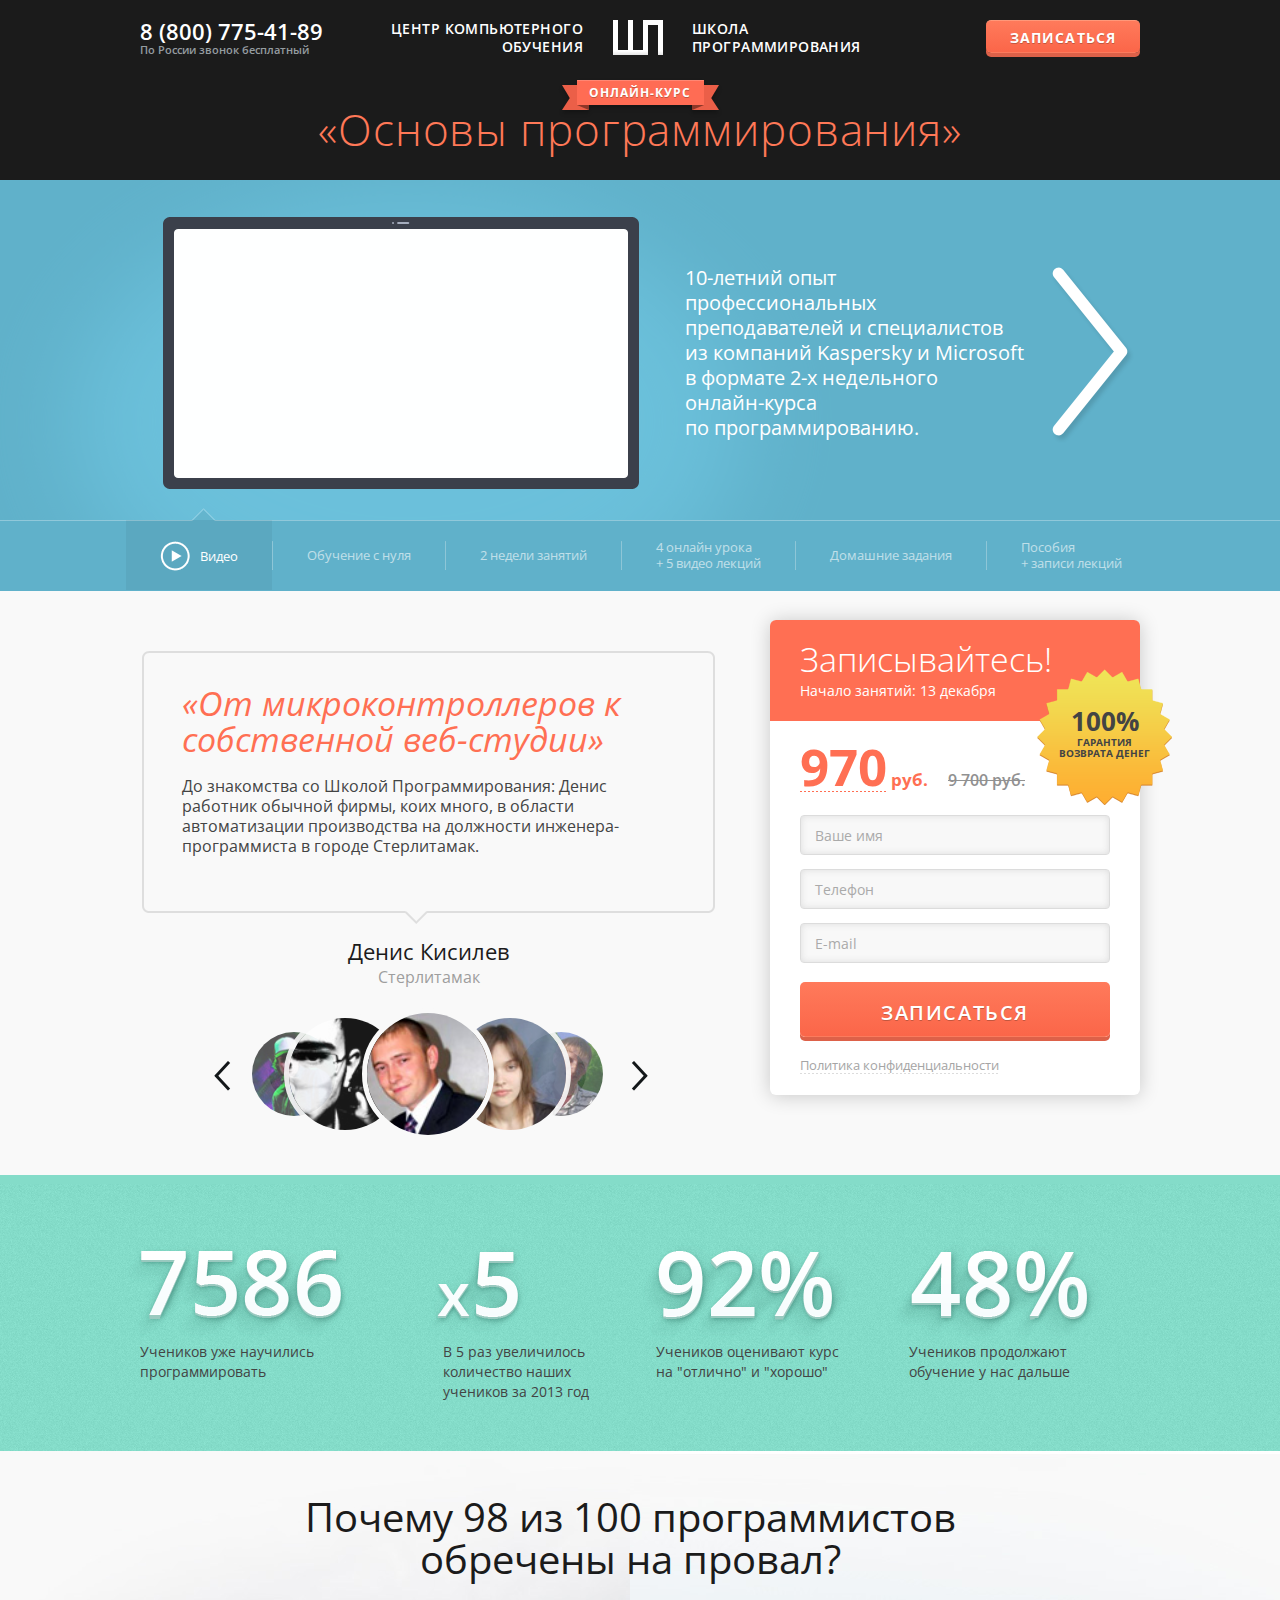
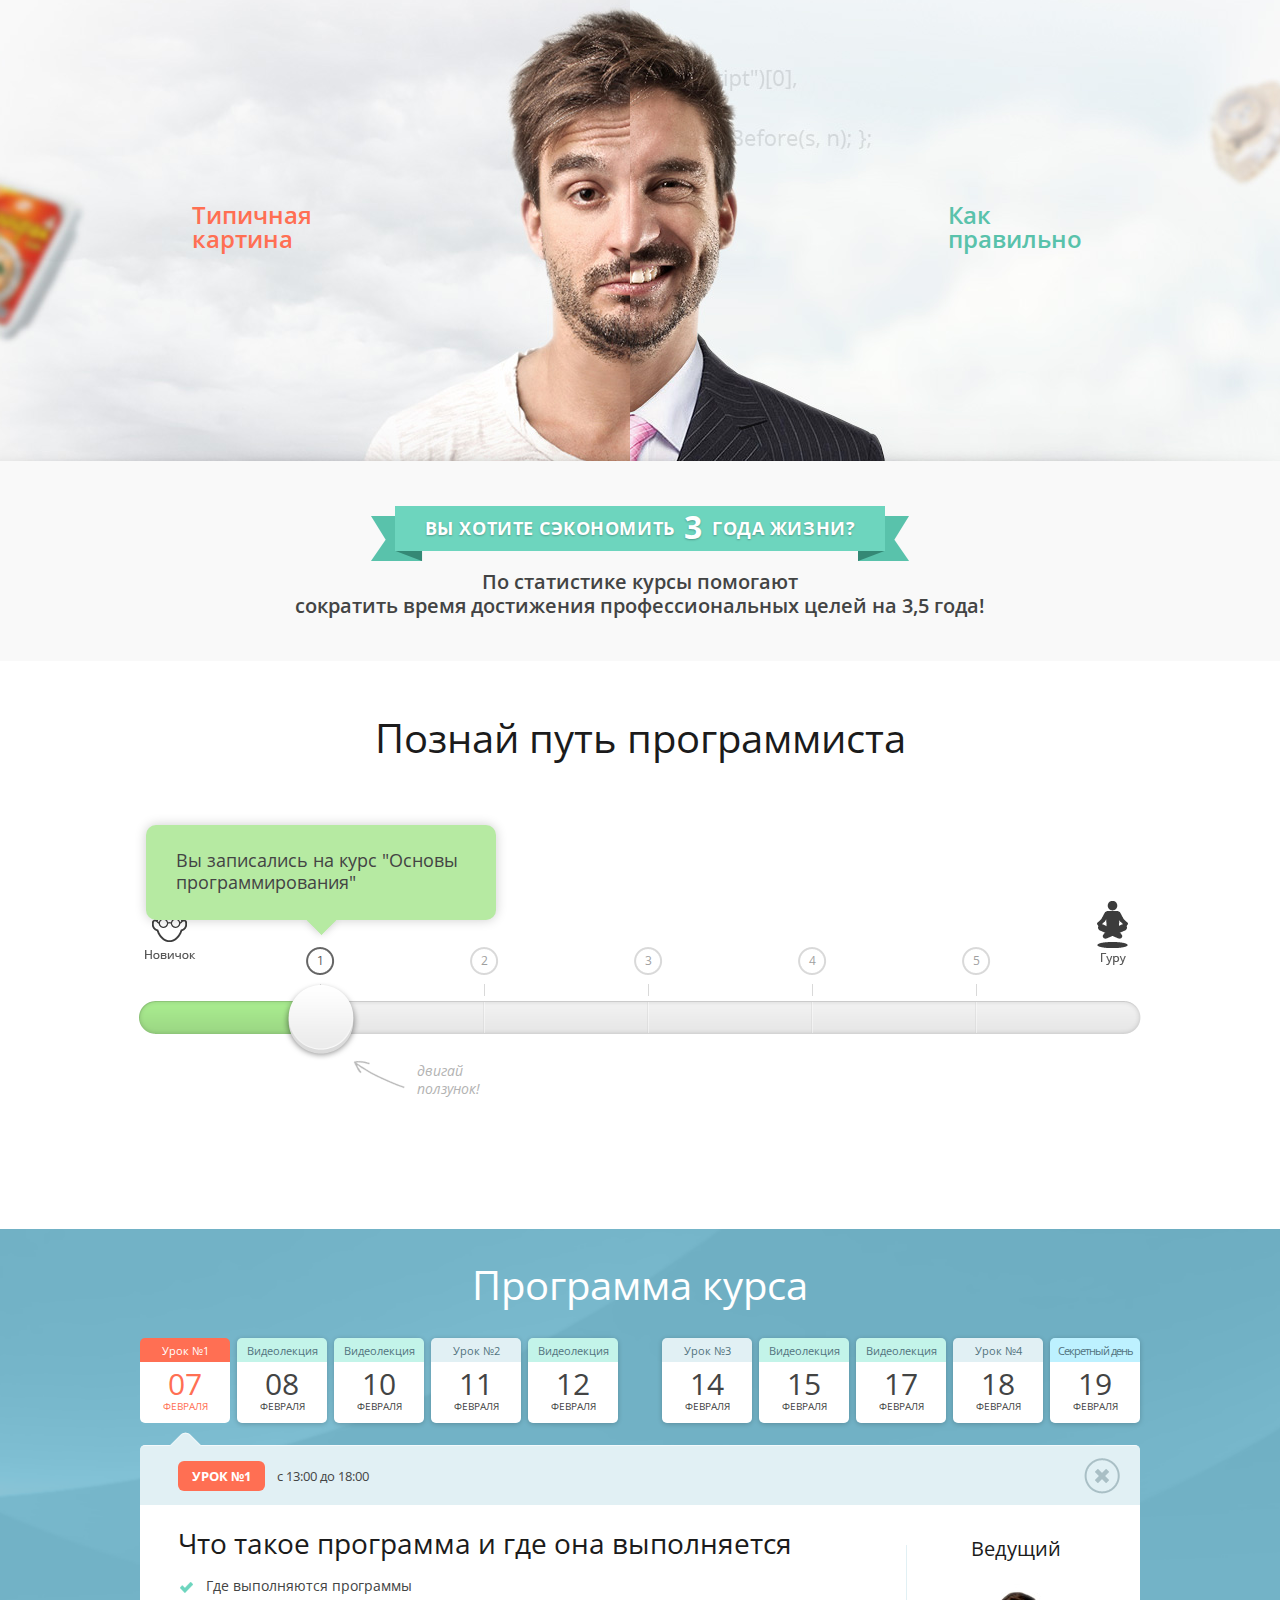
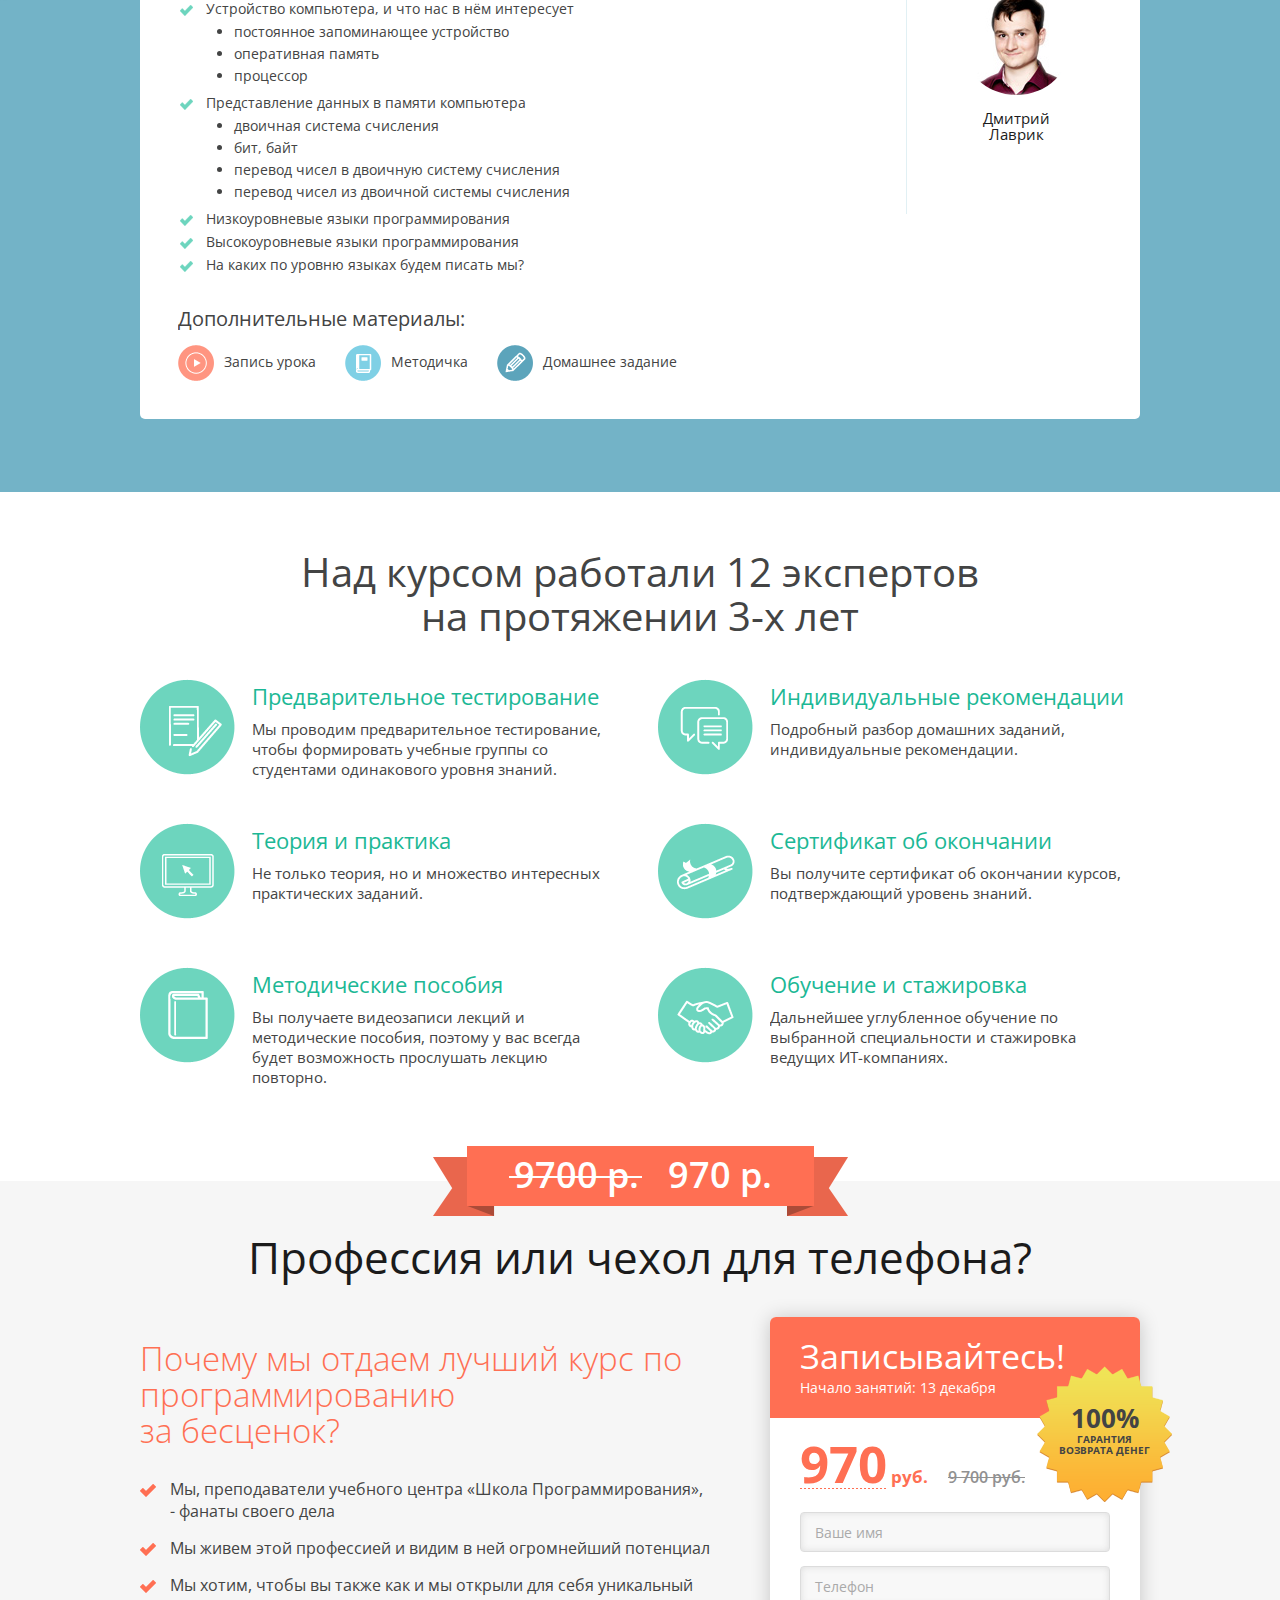
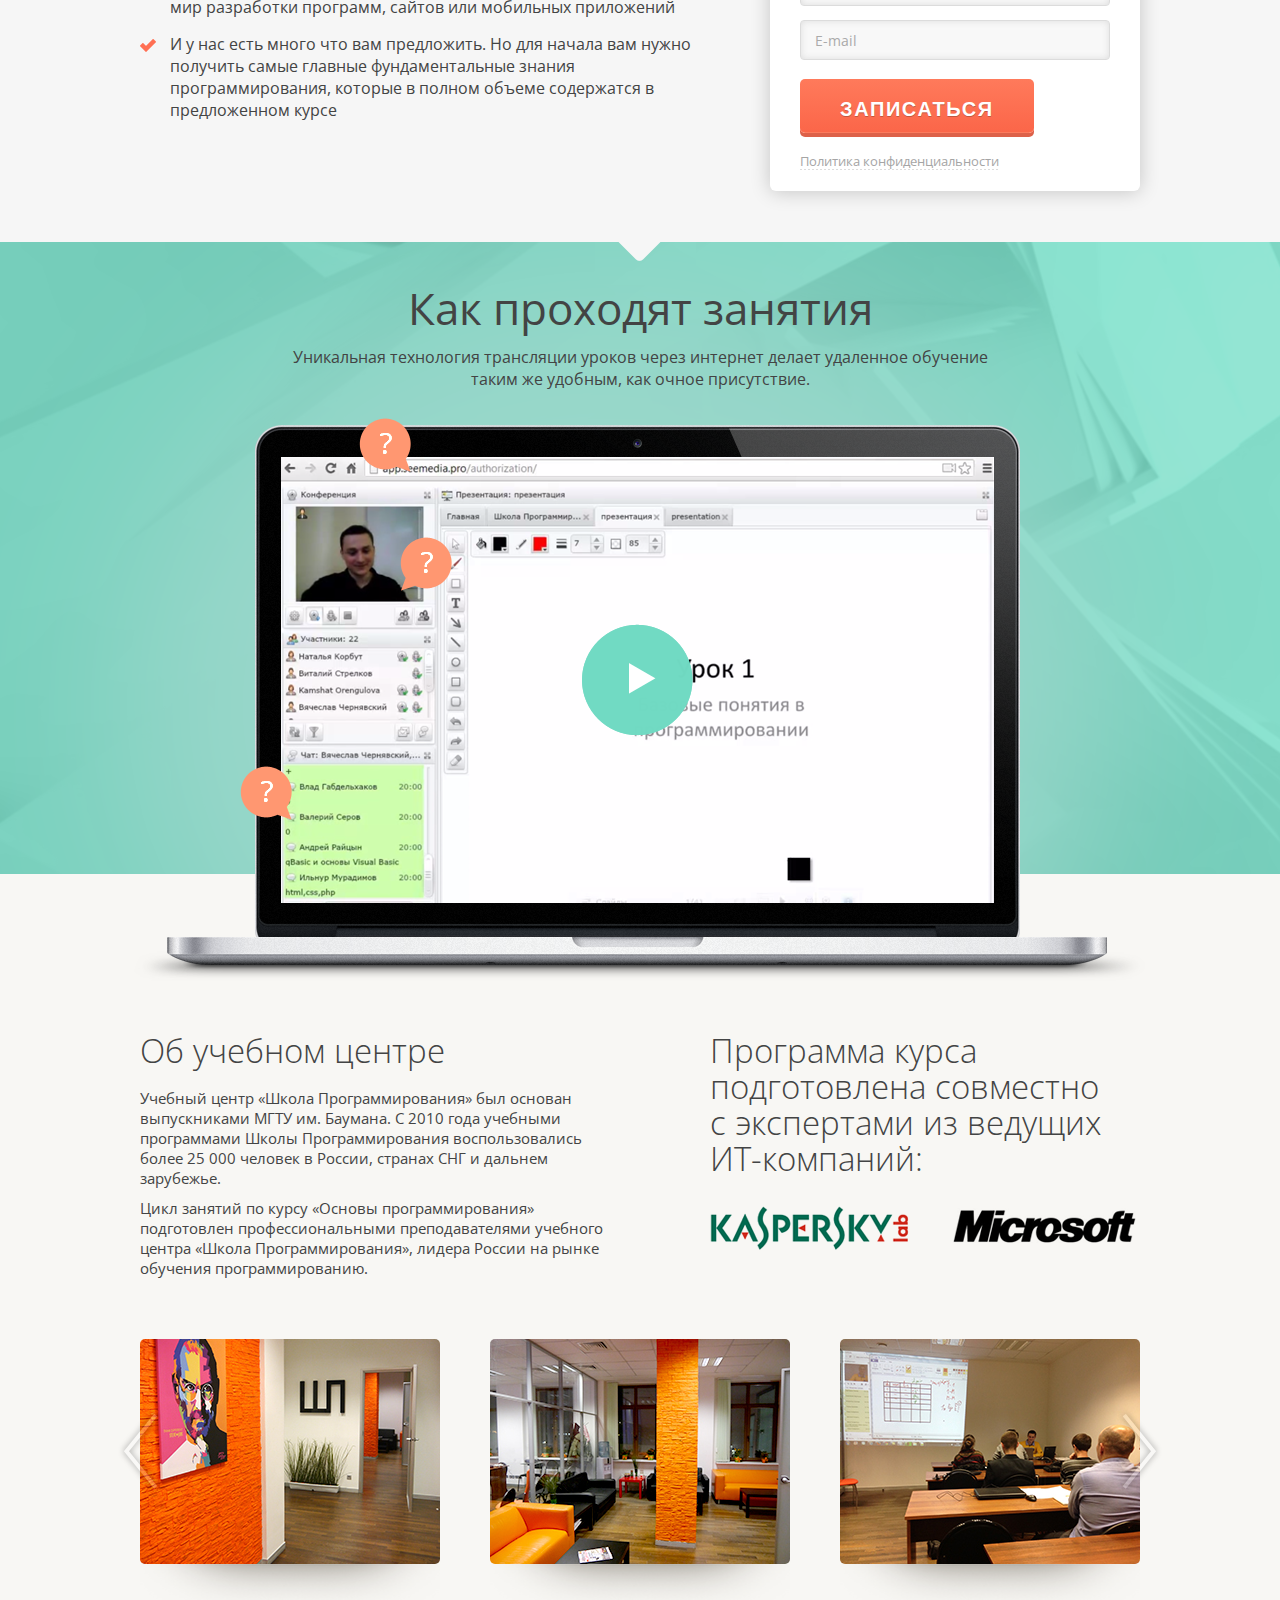
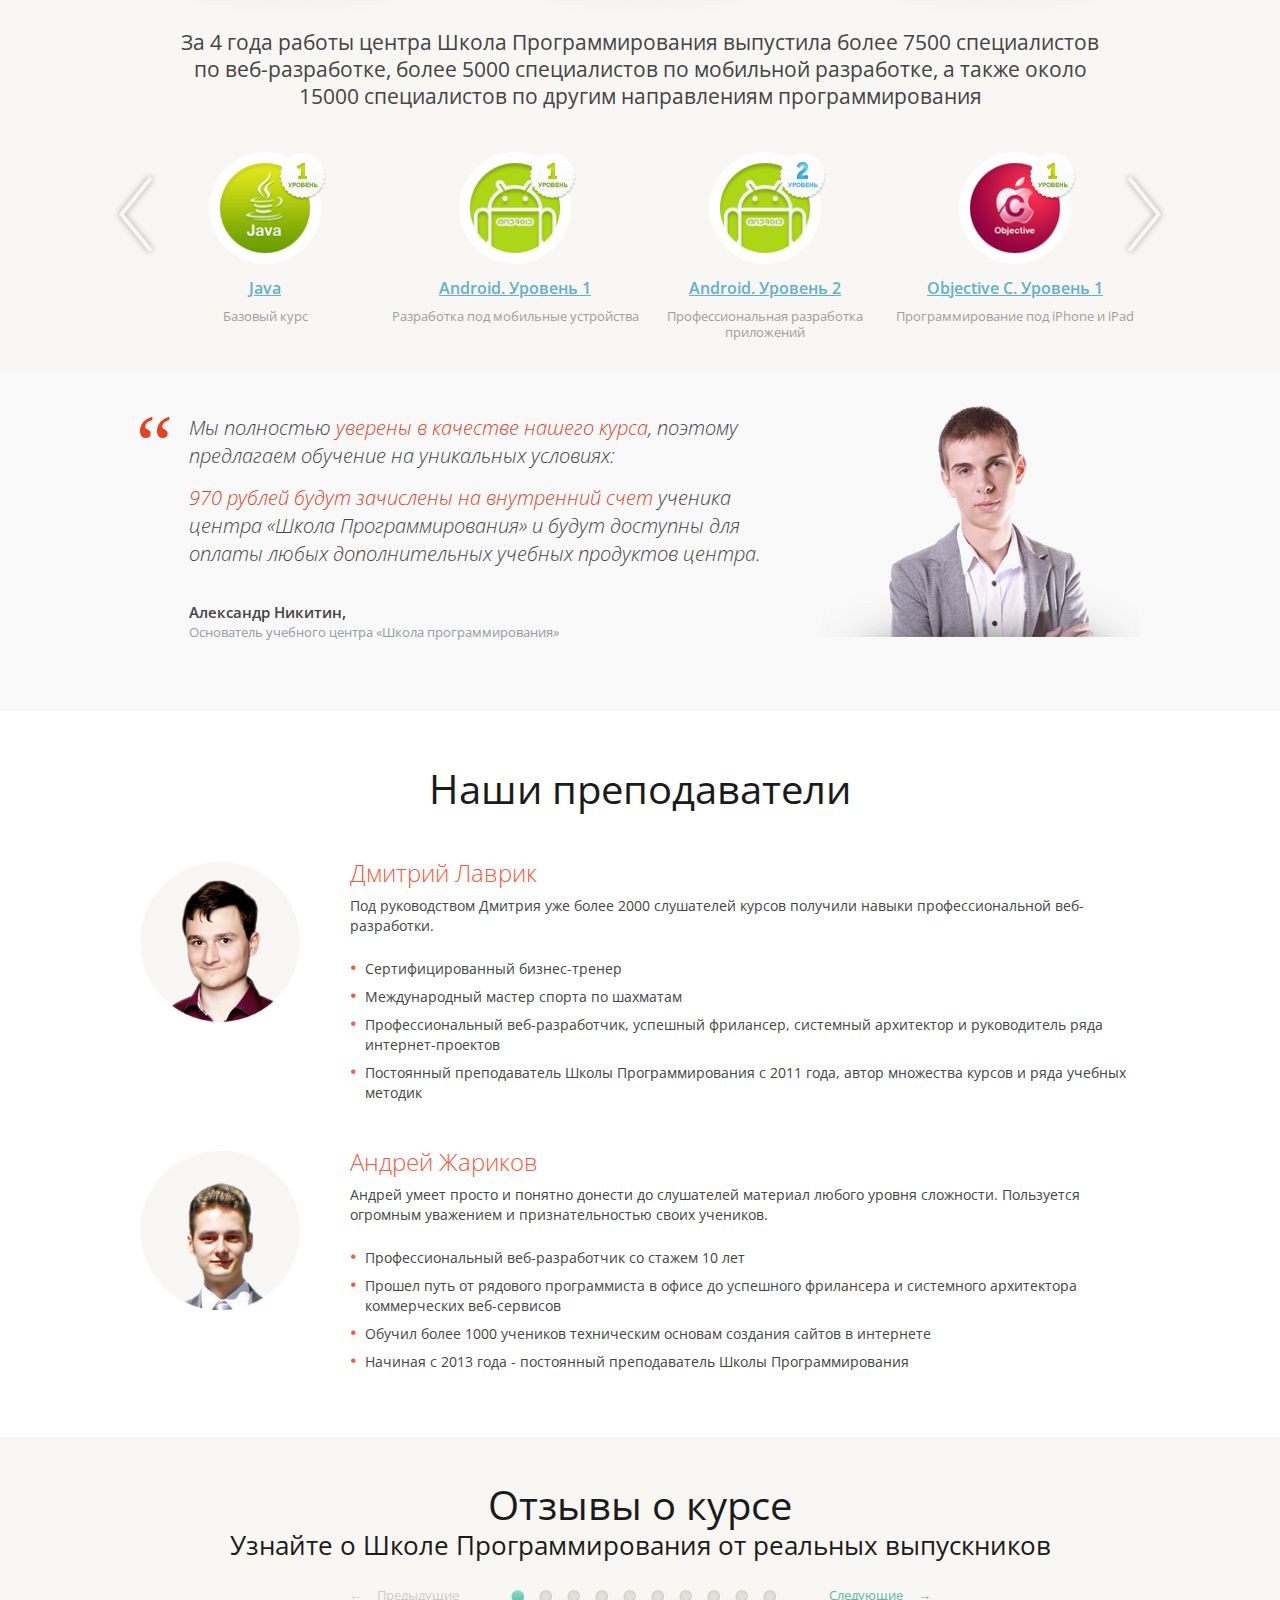
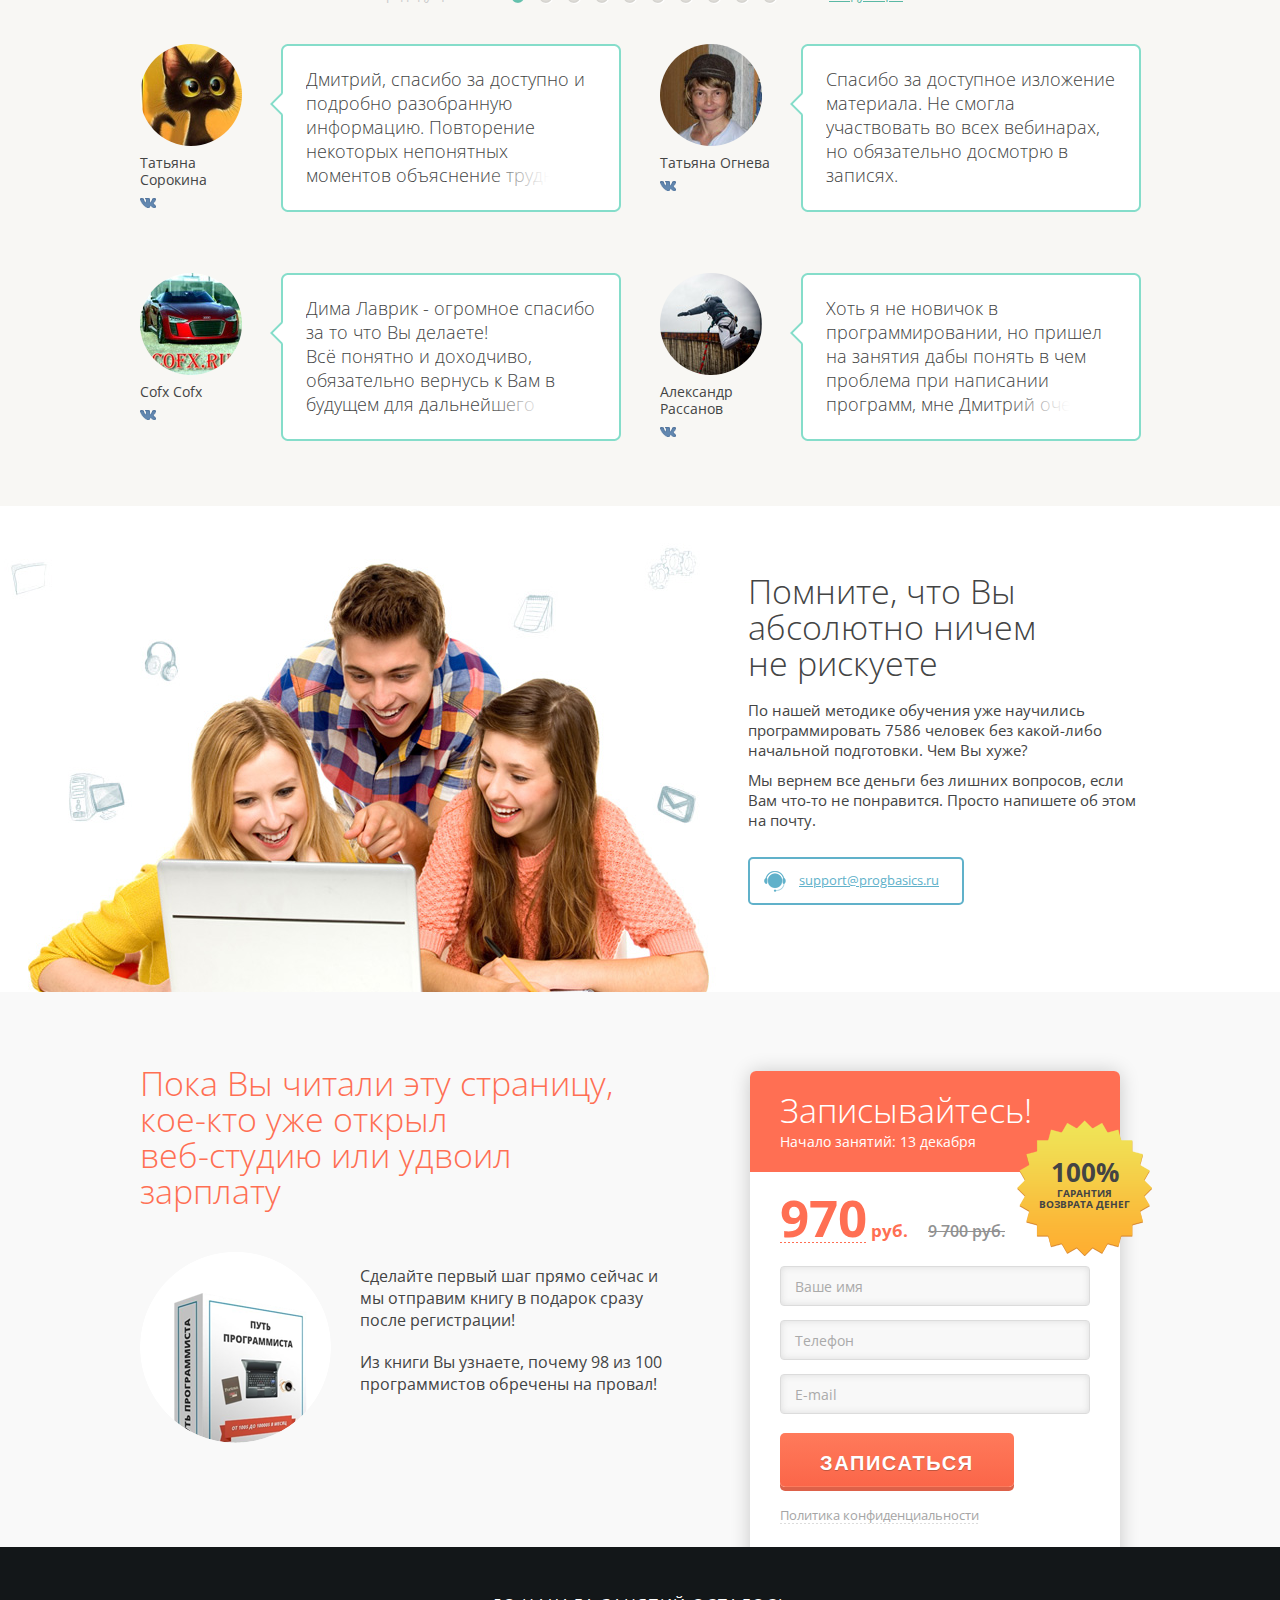
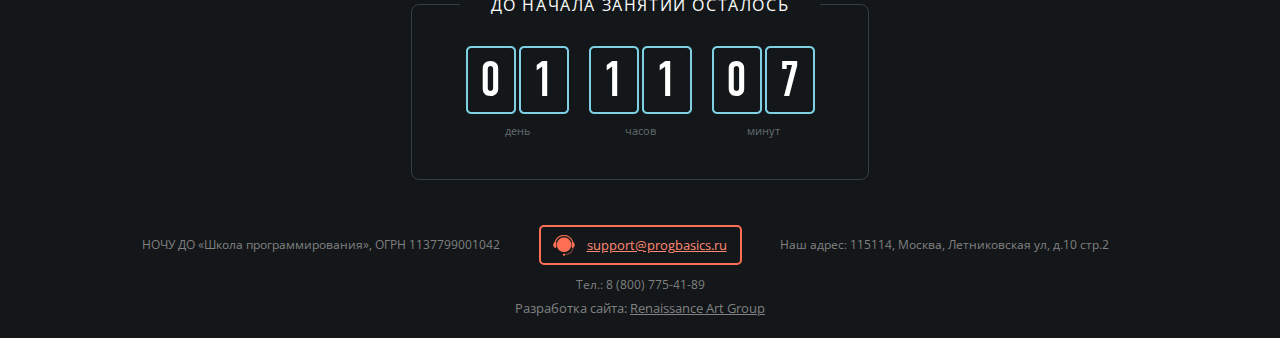
==== commit 79352f04: "Ver. 4.5" ====
--- a/index.html
+++ b/index.html
@@ -253,8 +253,8 @@
                         </div>
                       </div>
                       <div class="descr-author">
-                        <div class="name">Екатерина Константинопольская</div>
-                        <div class="post">20 лет, Ростов-на-Дону</div>
+                        <div class="name">Денис Кисилев</div>
+                        <div class="post">Стерлитамак</div>
                       </div>
                     </div>
                     <div class="pic">
@@ -294,8 +294,8 @@
                         </div>
                       </div>
                       <div class="descr-author">
-                        <div class="name">Екатерина Константинопольская</div>
-                        <div class="post">20 лет, Ростов-на-Дону</div>
+                        <div class="name">Наталья Максименко</div>
+                        <div class="post">Ростов-на-Дону</div>
                       </div>
                     </div>
                     <div class="pic">
@@ -332,8 +332,8 @@
                         </div>
                       </div>
                       <div class="descr-author">
-                        <div class="name">Екатерина Константинопольская</div>
-                        <div class="post">20 лет, Ростов-на-Дону</div>
+                        <div class="name">Евгений Гудин</div>
+                        <div class="post">Москва</div>
                       </div>
                     </div>
                     <div class="pic">
@@ -363,8 +363,8 @@
                         </div>
                       </div>
                       <div class="descr-author">
-                        <div class="name">Екатерина Константинопольская</div>
-                        <div class="post">20 лет, Ростов-на-Дону</div>
+                        <div class="name">Николай Кучумов</div>
+                        <div class="post">Пермь</div>
                       </div>
                     </div>
                     <div class="pic">
@@ -406,8 +406,8 @@
                         </div>
                       </div>
                       <div class="descr-author">
-                        <div class="name">Екатерина Константинопольская</div>
-                        <div class="post">20 лет, Ростов-на-Дону</div>
+                        <div class="name">Олеся Мокриева</div>
+                        <div class="post"></div>
                       </div>
                     </div>
                     <div class="pic">
@@ -445,8 +445,8 @@
                         </div>
                       </div>
                       <div class="descr-author">
-                        <div class="name">Екатерина Константинопольская</div>
-                        <div class="post">20 лет, Ростов-на-Дону</div>
+                        <div class="name">Павел Петров</div>
+                        <div class="post">Москва</div>
                       </div>
                     </div>
                     <div class="pic">
@@ -478,8 +478,8 @@
                         </div>
                       </div>
                       <div class="descr-author">
-                        <div class="name">Екатерина Константинопольская</div>
-                        <div class="post">20 лет, Ростов-на-Дону</div>
+                        <div class="name">Игорь Головин</div>
+                        <div class="post">Белгород</div>
                       </div>
                     </div>
                     <div class="pic">
@@ -521,8 +521,8 @@
                         </div>
                       </div>
                       <div class="descr-author">
-                        <div class="name">Екатерина Константинопольская</div>
-                        <div class="post">20 лет, Ростов-на-Дону</div>
+                        <div class="name">Иван</div>
+                        <div class="post"></div>
                       </div>
                     </div>
                     <div class="pic">
@@ -546,8 +546,8 @@
                         </div>
                       </div>
                       <div class="descr-author">
-                        <div class="name">Екатерина Константинопольская</div>
-                        <div class="post">20 лет, Ростов-на-Дону</div>
+                        <div class="name">Юрий Шпынёв</div>
+                        <div class="post"></div>
                       </div>
                     </div>
                     <div class="pic">
@@ -573,8 +573,8 @@
                         </div>
                       </div>
                       <div class="descr-author">
-                        <div class="name">Екатерина Константинопольская</div>
-                        <div class="post">20 лет, Ростов-на-Дону</div>
+                        <div class="name">Ахмет Сампиев</div>
+                        <div class="post"></div>
                       </div>
                     </div>
                     <div class="pic">
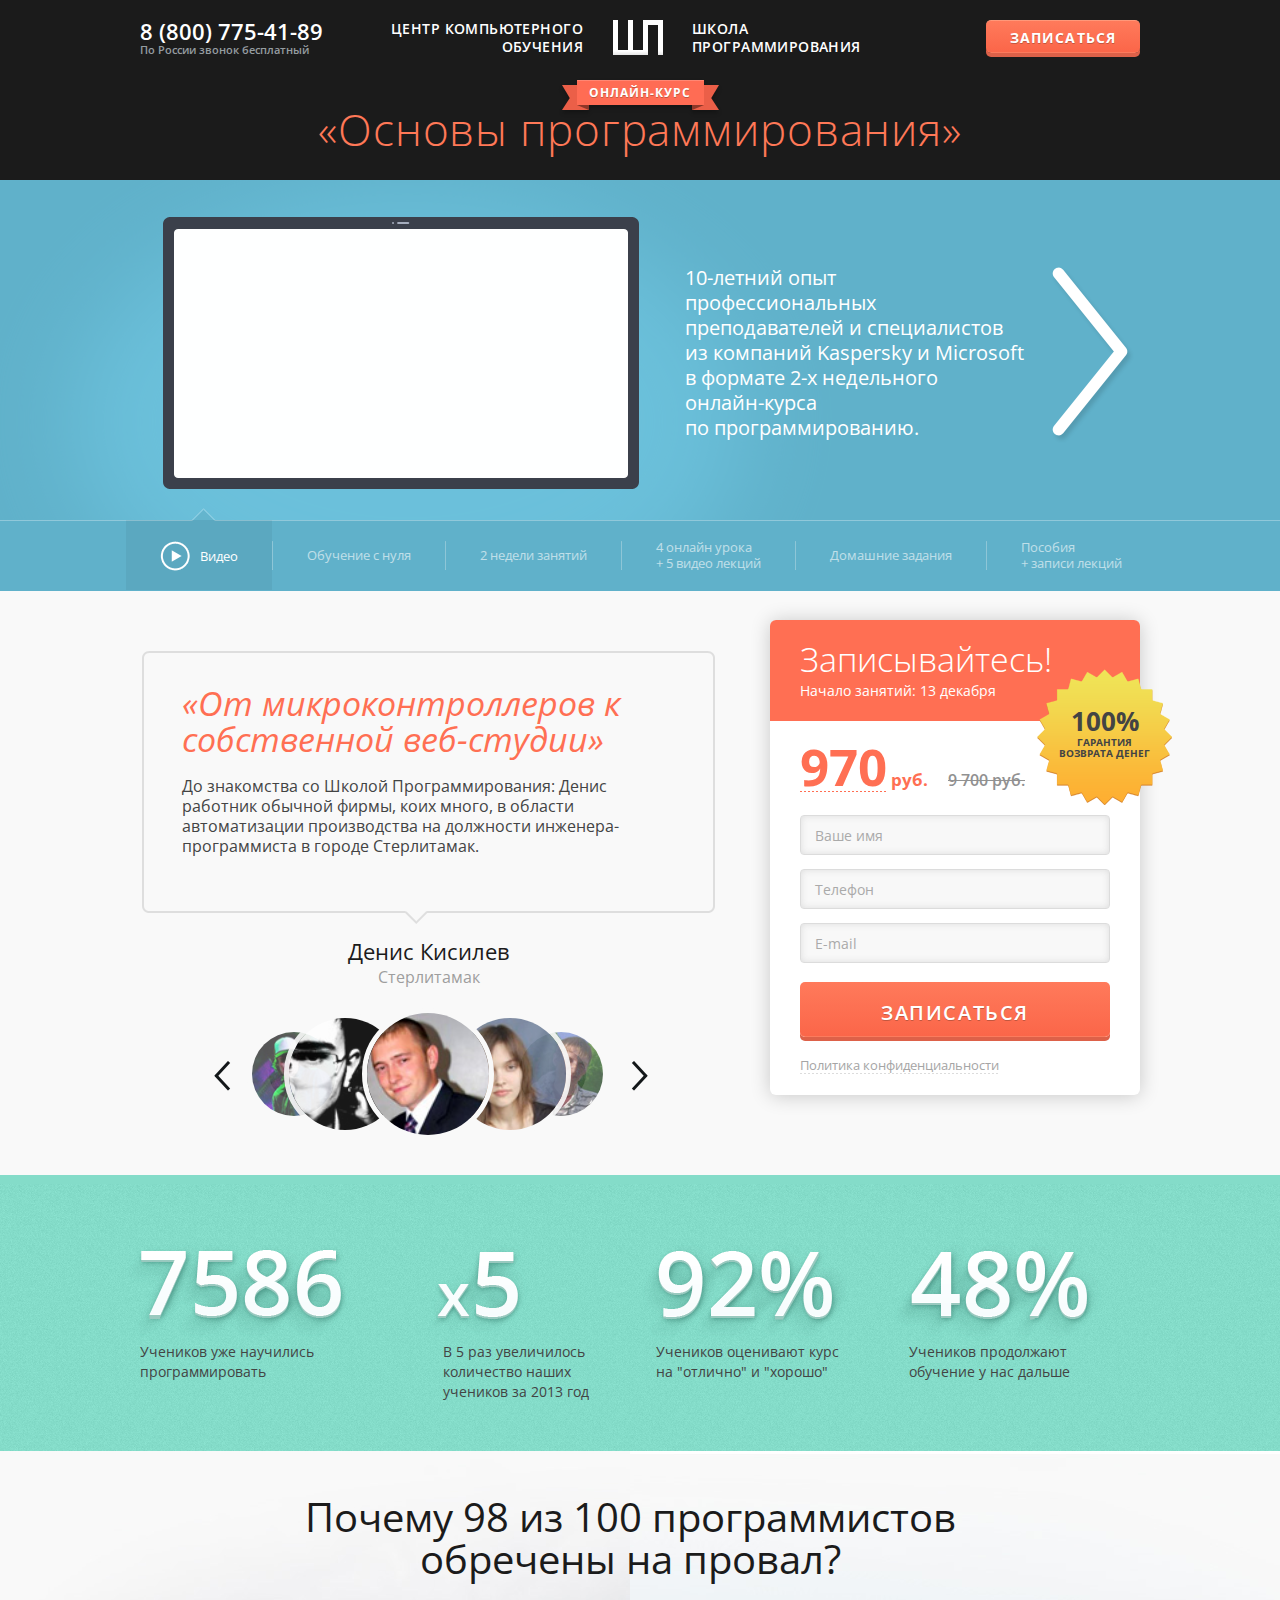
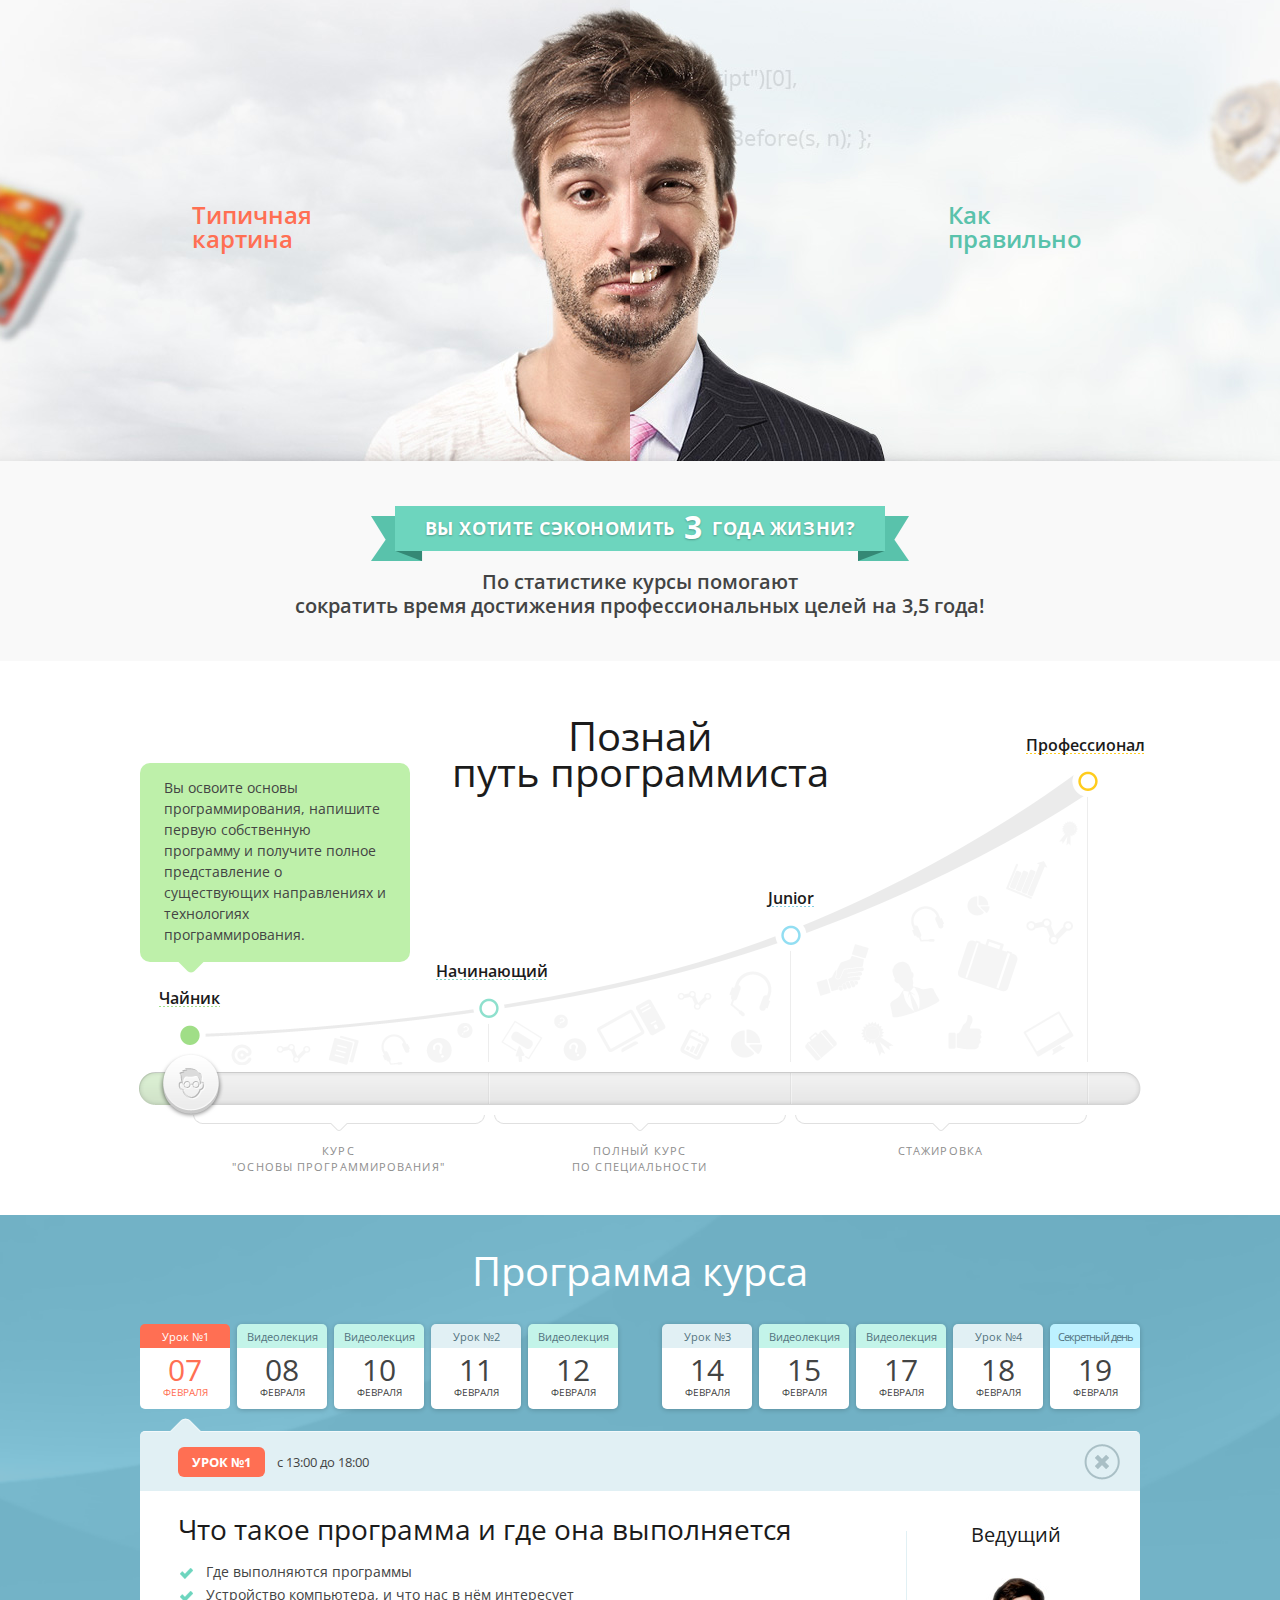
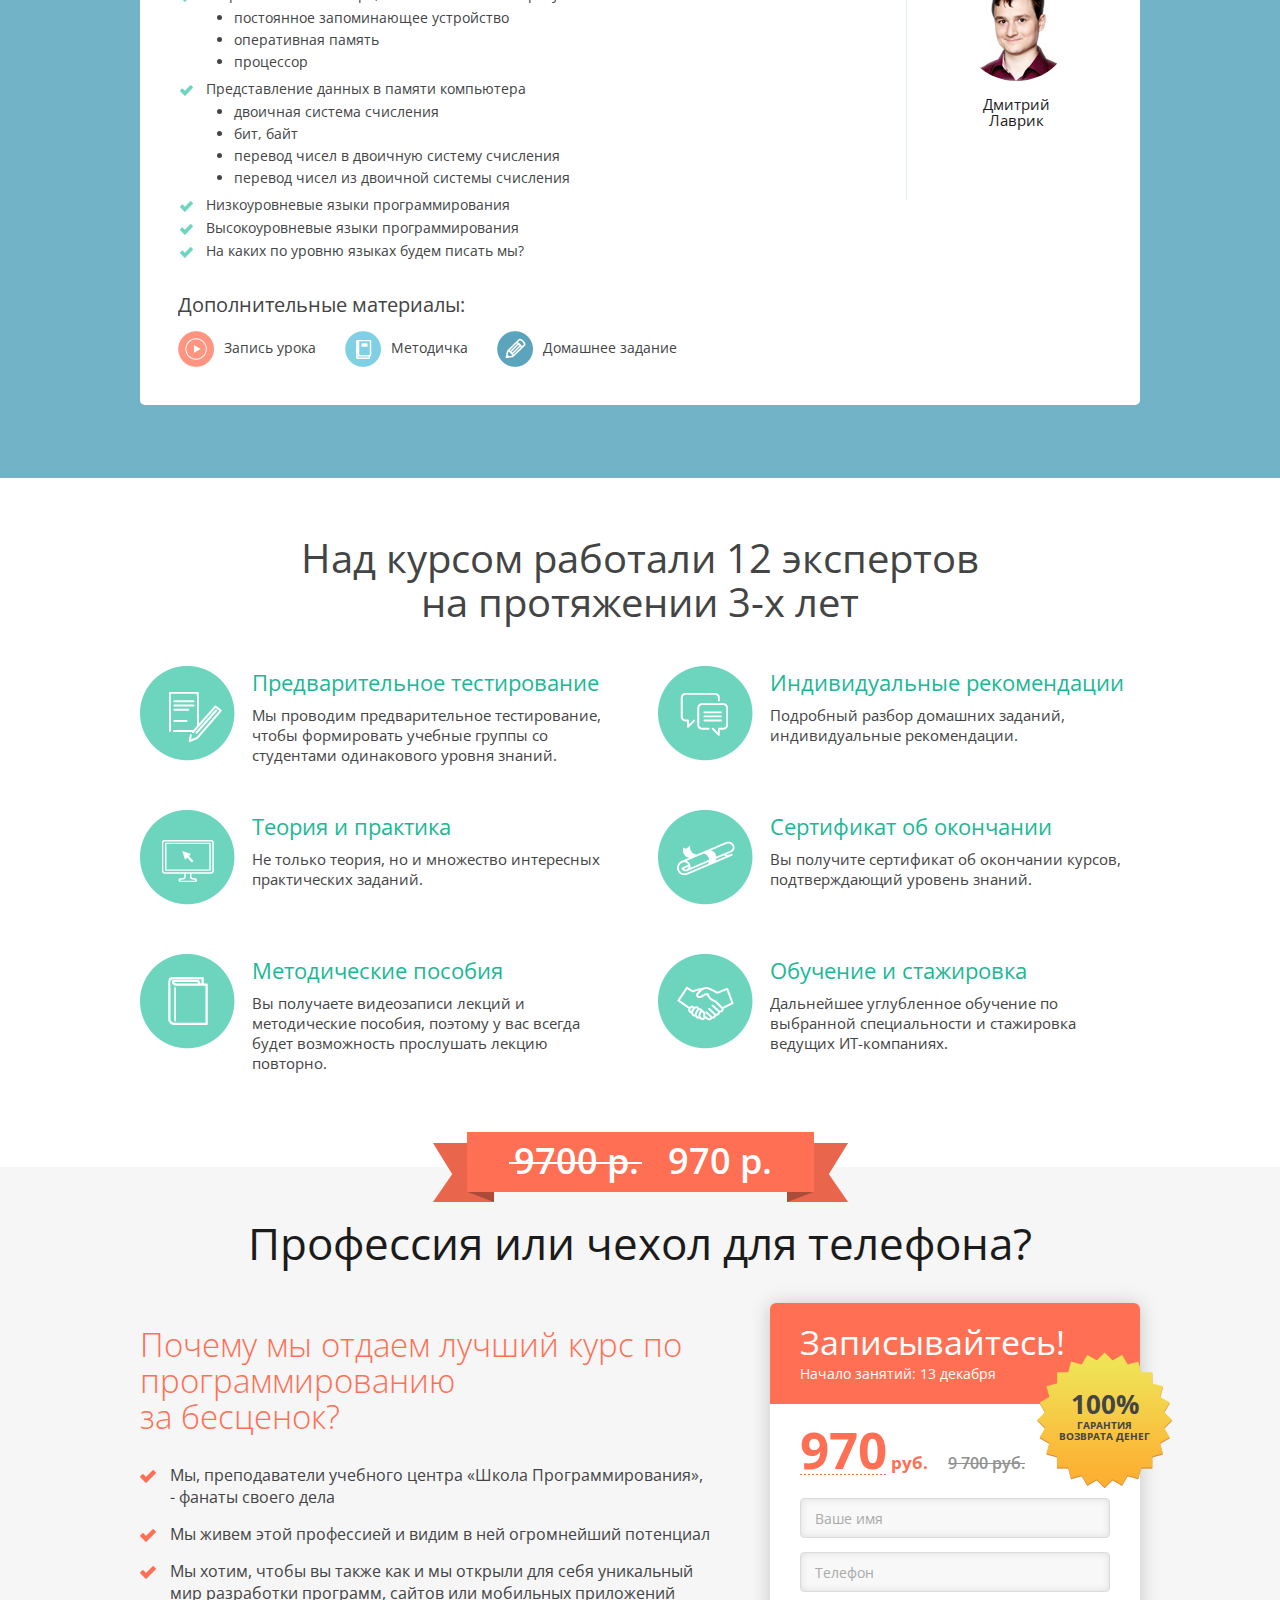
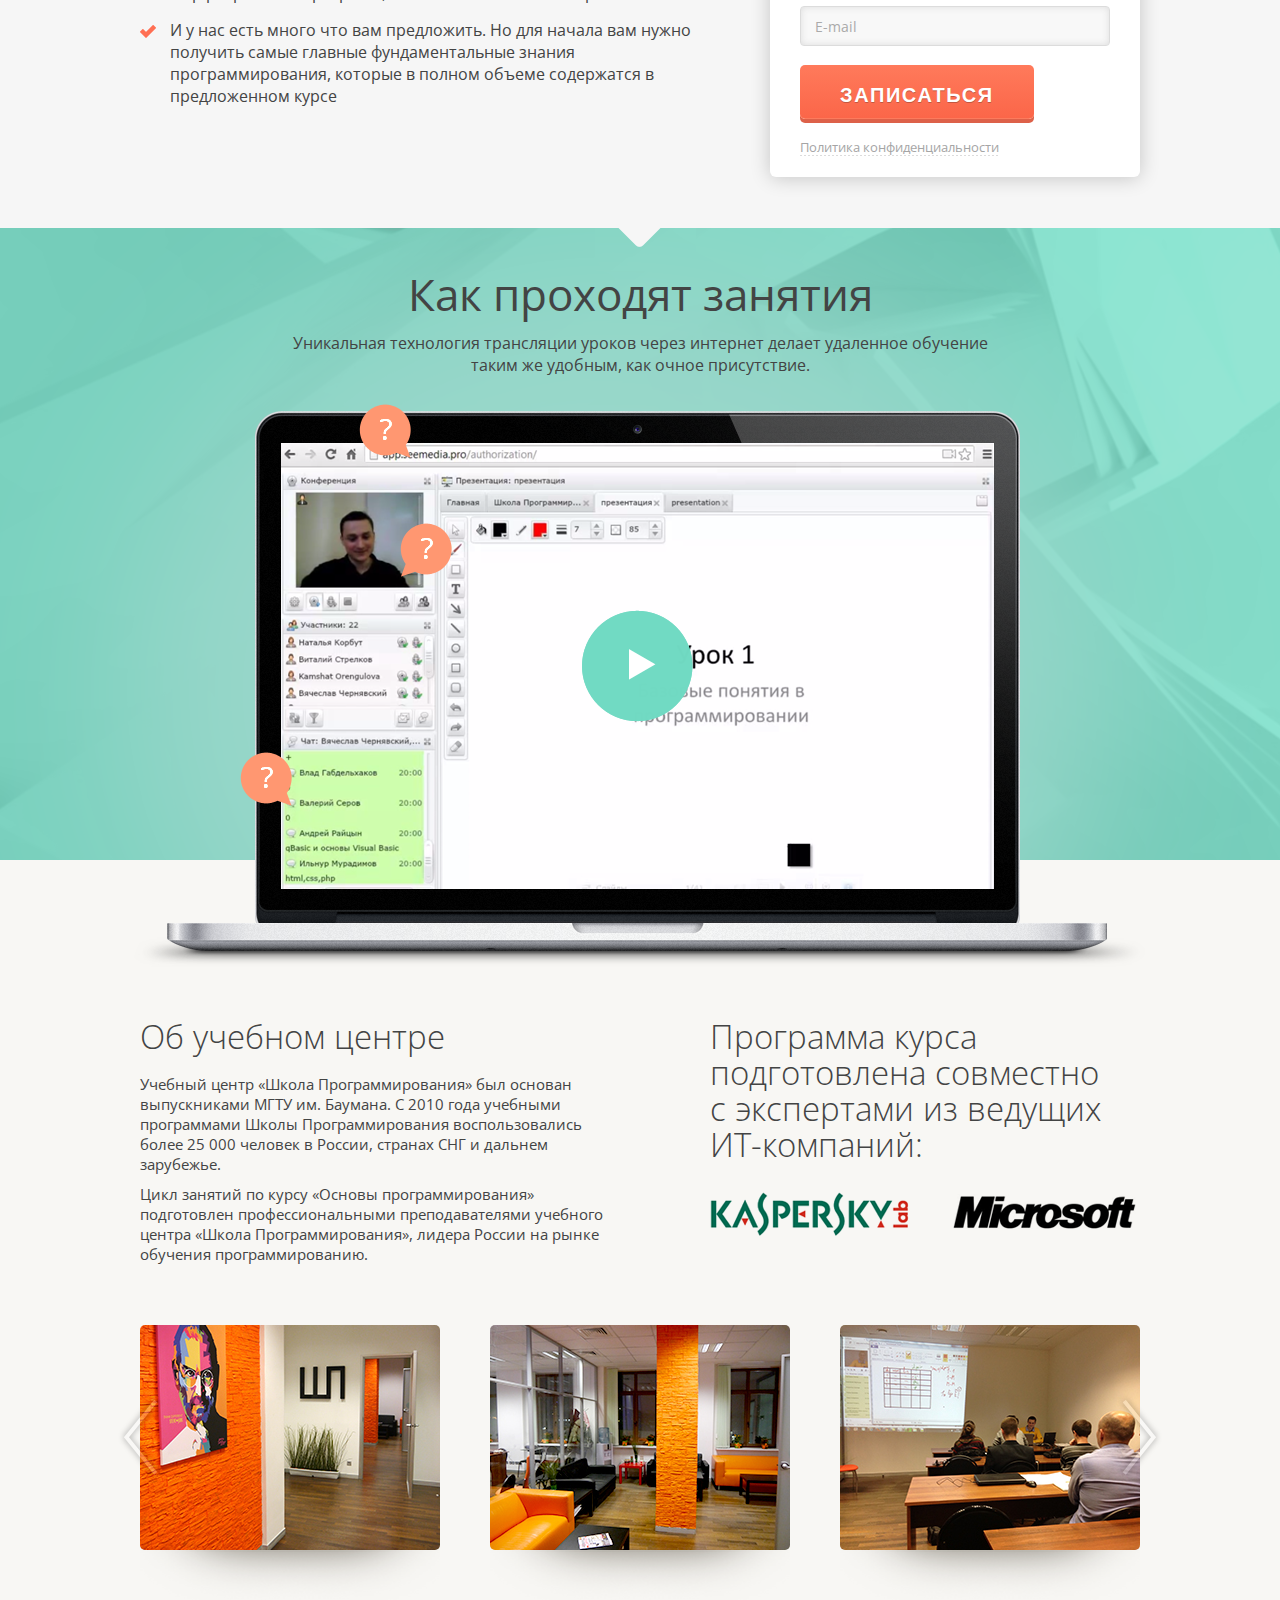
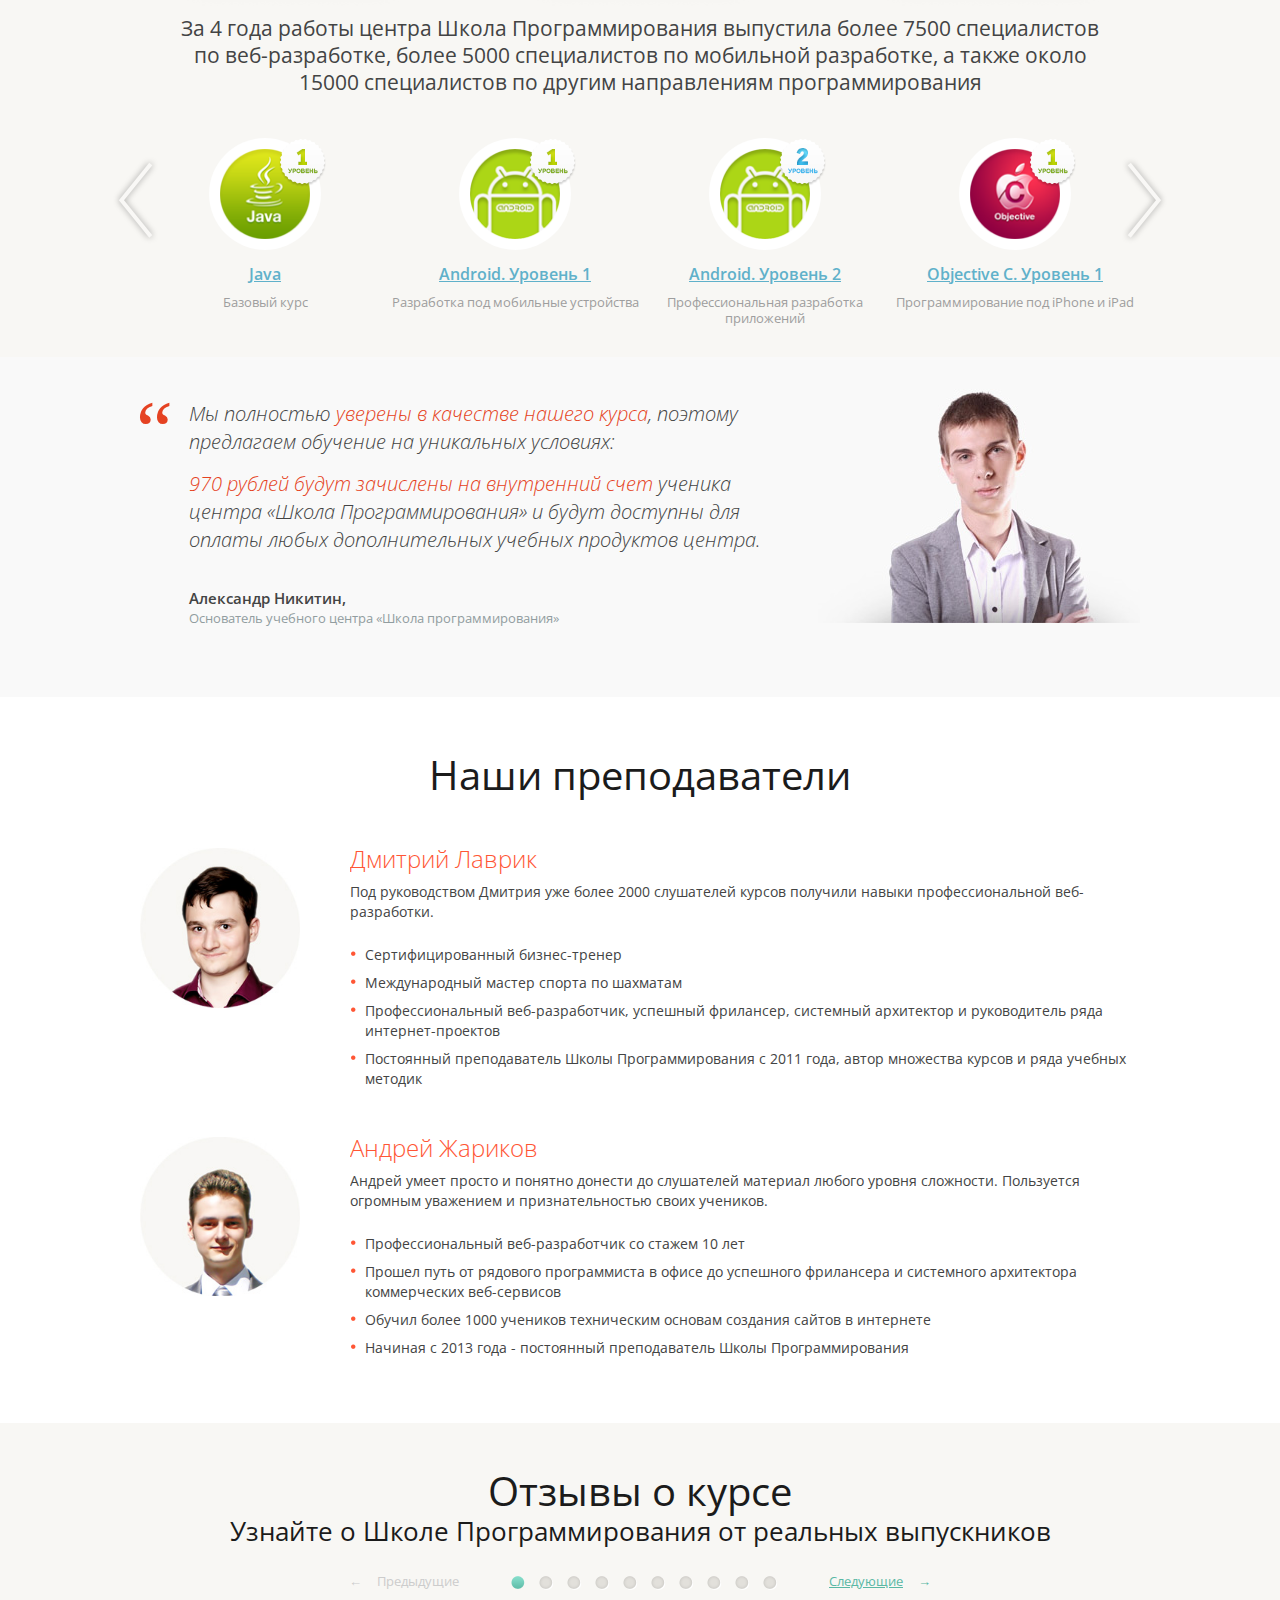
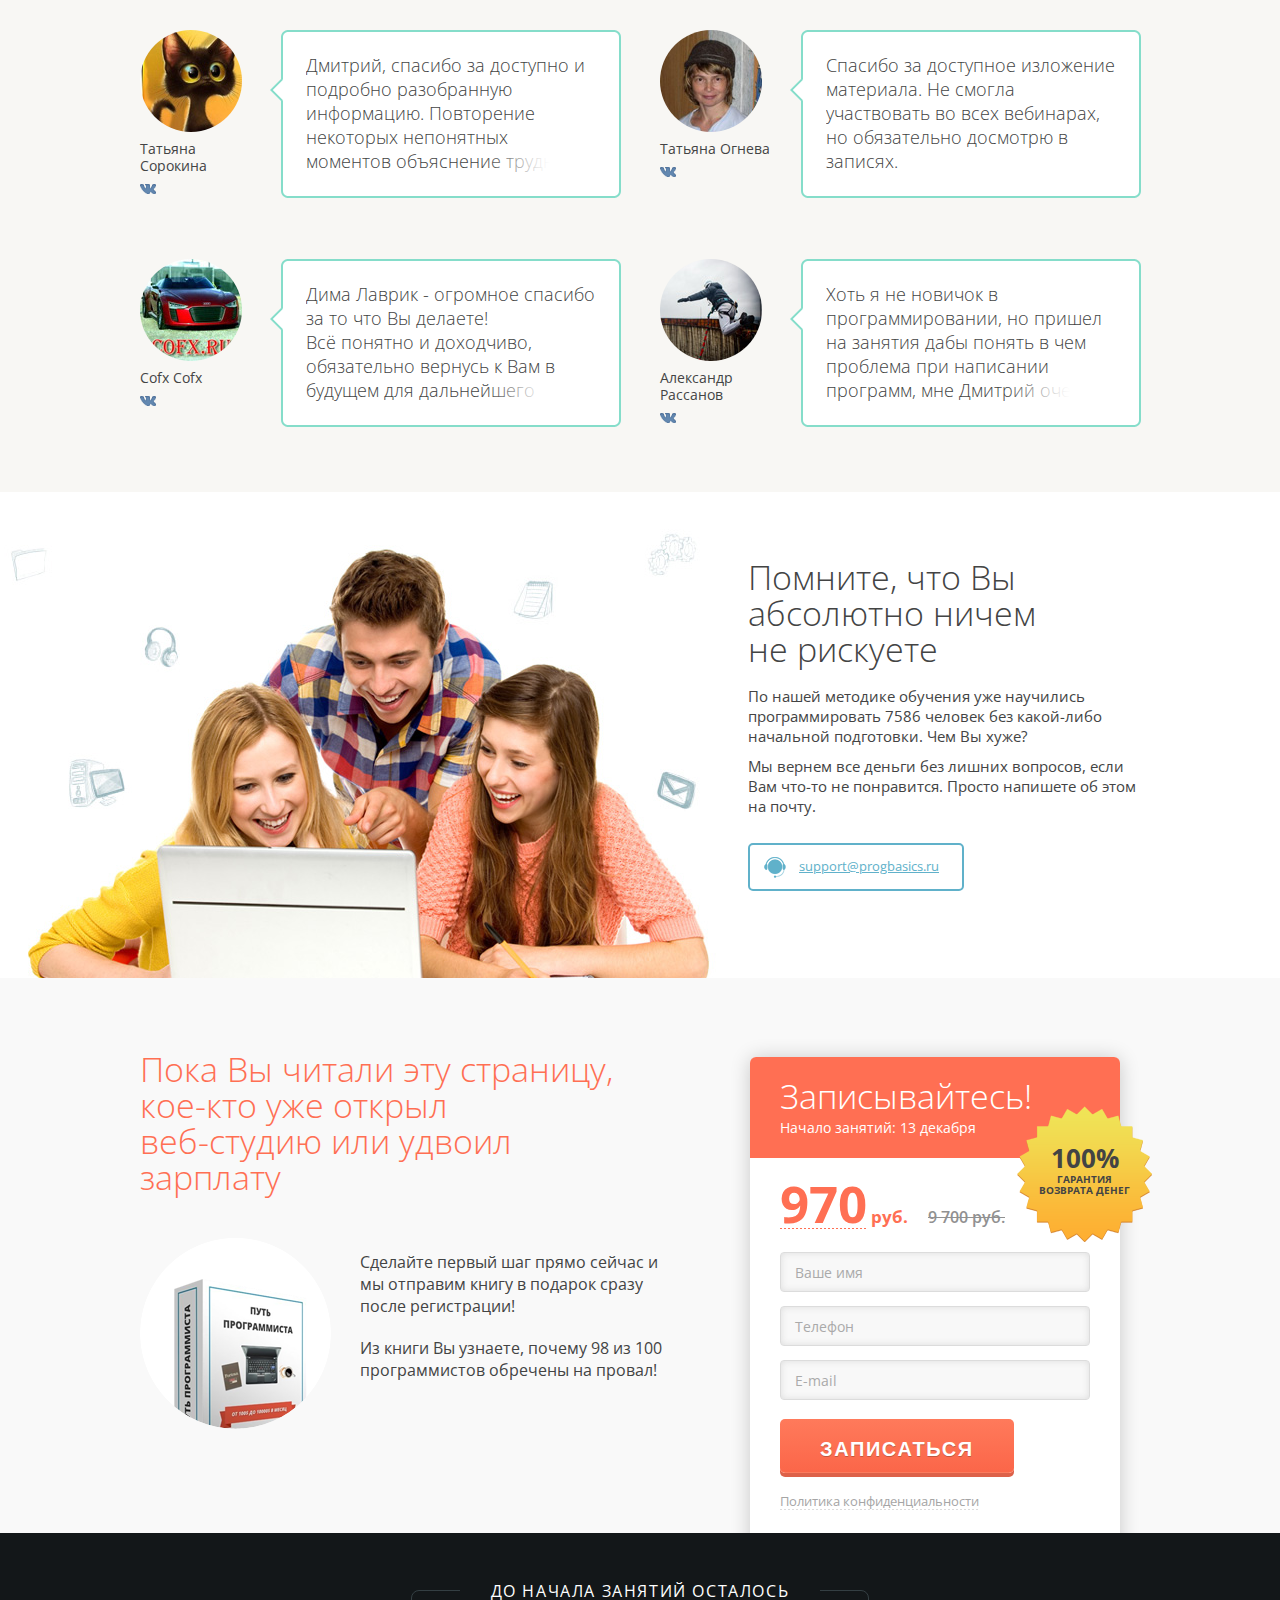
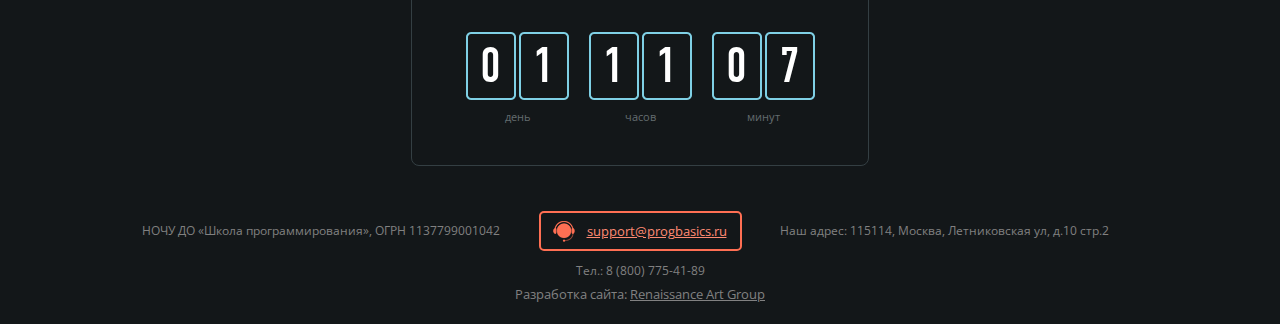
==== commit dbfb95e9: "Ver. 4.6" ====
--- a/index.html
+++ b/index.html
@@ -764,66 +764,79 @@
       
       <div class="way-block">
         <div class="center-wrapper">
-          <h2>Познай путь программиста</h2>
+          <h2>Познай<br />путь программиста</h2>
           <div class="way-block-content">
-            <div class="ico-novice"></div>
-            <div class="ico-guru"></div>
             
-            <div class="way-steps">
-              <div class="step step-1 act">1</div>
-              <div class="step step-2">2</div>
-              <div class="step step-3">3</div>
-              <div class="step step-4">4</div>
-              <div class="step step-5">5</div>
-            </div>
+            
+            <div class="way-slider-pic">
+              
+            </div>
+            
+            <div class="tooltip-anchor tooltip-anchor-1"></div>
+            <div class="tooltip-anchor tooltip-anchor-2"></div>
+            <div class="tooltip-anchor tooltip-anchor-3"></div>
+            <div class="tooltip-anchor tooltip-anchor-4"></div>
+            
+            <div class="tooltip-name tooltip-name-1"><span>Чайник</span></div>
+            <div class="tooltip-name tooltip-name-2"><span>Начинающий</span></div>
+            <div class="tooltip-name tooltip-name-3"><span>Junior</span></div>
+            <div class="tooltip-name tooltip-name-4"><span>Профессионал</span></div>
             
             <div class="way-tooltips">
             	<div class="tooltip-popup tooltip-popup-t way-tooltip-popup" id="way-tooltip-1" style="display:block;">
             	  <div class="tooltip-cont">
-            	    <p>Вы записались на курс "Основы программирования"</p>
+            	    <p>Вы освоите основы программирования, напишите первую собственную программу и получите полное представление о существующих направлениях и технологиях программирования.</p>
             	  </div>
             	</div>
             	
             	<div class="tooltip-popup tooltip-popup-t way-tooltip-popup" id="way-tooltip-2">
             	  <div class="tooltip-cont">
-            	    <p>После курса у Вас будут базовые навыки программирования</p>
+            	    <p>Вы освоите основы программирования, напишите первую собственную программу и получите полное представление о существующих направлениях и технологиях программирования.</p>
             	  </div>
             	</div>
             	
             	<div class="tooltip-popup tooltip-popup-t way-tooltip-popup" id="way-tooltip-3">
             	  <div class="tooltip-cont">
-            	    <p>Теперь вы сможете выбрать обучение по конкретной профессии: веб-программист, разработчик мобильных приложений или же создатель компьютерных приложений</p>
+            	    <p>Вы освоите основы программирования, напишите первую собственную программу и получите полное представление о существующих направлениях и технологиях программирования.</p>
             	  </div>
             	</div>
             	
             	<div class="tooltip-popup tooltip-popup-t way-tooltip-popup" id="way-tooltip-4">
             	  <div class="tooltip-cont">
-            	    <p>Начинайте стажировку в компаниях-партнерах ШП еще во время обучения</p>
+            	    <p>Вы освоите основы программирования, напишите первую собственную программу и получите полное представление о существующих направлениях и технологиях программирования.</p>
             	  </div>
             	</div>
             	
             	<div class="tooltip-popup tooltip-popup-t way-tooltip-popup" id="way-tooltip-5">
             	  <div class="tooltip-cont">
-            	    <p>Получите сертификат выпускника</p>
+            	    <p>Вы освоите основы программирования, напишите первую собственную программу и получите полное представление о существующих направлениях и технологиях программирования.</p>
             	  </div>
             	</div>
             	
-            	<div class="tooltip-popup tooltip-popup-t way-tooltip-popup" id="way-tooltip-6">
-            	  <div class="tooltip-cont">
-            	    <p>Продолжайте работать над текущим проектом или трудоустройтесь в компанию мечты уже с готовым портфолио и оптытом реальной разработки</p>
-            	  </div>
+            </div>
+            
+            <div class="way-slider-cont">
+              <div class="ico-novice"></div>
+              <div class="ico-guru"></div>
+            	<div class="way-slider-wrapper">
+            	  <div id="way-slider"></div>
             	</div>
             </div>
             
-            <div class="move-slider-hint">
-              двигай<br />ползунок!
-            </div>
-            
-            <div class="way-slider-wrapper">
-              <div id="way-slider"></div>
-            </div>
-            
-          </div>
+          </div>
+          
+          <div class="slider-legend fc">
+            <div class="legend-item">
+              Курс<br />"Основы программирования"
+            </div>
+            <div class="legend-item">
+              Полный курс<br />по специальности
+            </div>
+            <div class="legend-item">
+              Стажировка
+            </div>
+          </div>
+          
         </div>
       </div>
       
--- a/style.css
+++ b/style.css
@@ -1478,62 +1478,88 @@
 
 .way-block-content {
   position: relative;
-  padding: 40px 0;
-  height: 391px;
+  padding: 0;
+  margin:-19px 0 0 0;
 }
 
 .way-block h2 {
   font-size:40px;
-  line-height:40px;
+  line-height:36px;
   color:#1b1b1b;
   text-align:center;
+  position:relative;
+  z-index:2;
+}
+
+.way-slider-pic {
+  width:918px;
+  height:294px;
+  margin:0 0 7px 40px;
+  background-image:url(images/way-pic.png);
+  background-repeat:no-repeat;
+  background-position:0 0;
+}
+
+.way-pic-1 {
+  background-position:0 0;
+}
+
+.way-pic-2 {
+  background-position:0 -294px;
+}
+
+.way-pic-3 {
+  background-position:0 -588px;
+}
+
+.way-pic-4 {
+  background-position:0 -882px;
 }
 
 .way-block .ico-novice {
-  width:100px;
-  height:99px;
+  width:50px;
+  height:34px;
   position:absolute;
-  left:-22px;
-  top:120px;
-  background:url(images/ico-novice.png) 0 0 no-repeat;
+  left:0px;
+  top:0;
   cursor:pointer;
 }
 
 .way-block .ico-guru {
-  width:100px;
-  height:99px;
+  width:53px;
+  height:34px;
   position:absolute;
-  right:-22px;
-  top:120px;
-  background:url(images/ico-guru.png) 0 0 no-repeat;
+  right:0;
+  top:0;
   cursor:pointer;
 }
 
+.way-slider-cont {
+  width:1003px;
+  position:relative;
+  margin:0 0 0 -1px;
+}
+
 .way-slider-wrapper {
-  padding:0 0 40px 182px;
+  padding:0 0 0 50px;
   width:1003px;
-  margin:163px 0 0 -1px;
+  height:34px;
   background:url(images/way-slider-wrapper-bg.png) 0 0 no-repeat;
 }
 
 #way-slider {
-  width:820px;
-  height:33px;
-  background:url(images/way-slider-bg.png) 0 0 no-repeat;
+  width:900px;
+  height:34px;
 }
 
 #way-slider .ui-slider-handle {
-  width:80px;
-  height:79px;
-  margin-top:-15px;
-  margin-left:-40px;
+  width:66px;
+  height:66px;
+  margin-top: -15px;
+  margin-left: -31px;
   background:url(images/way-slider-handle.png) 0 0 no-repeat;
   outline:none;
   cursor:pointer;
-}
-
-#way-slider .ui-slider-handle:hover {
-  background-position:0 -79px;
 }
 
 #way-slider .ui-slider-range {
@@ -1595,20 +1621,58 @@
   color:#fff;
 }
 
+.tooltip-anchor {
+  width:20px;
+  height:20px;
+  position:absolute;
+  cursor:pointer;
+  z-index:2;
+}
+
+.tooltip-anchor-1 {
+  left: 40px;
+  top: 254px;
+}
+
+.tooltip-anchor-2 {
+  left: 339px;
+  top: 227px;
+}
+
+.tooltip-anchor-3 {
+  left: 641px;
+  top: 154px;
+}
+
+.tooltip-anchor-4 {
+  left: 938px;
+  top: 0;
+}
+
 .way-tooltips {
-  position:relative;
-  height:40px;
+  position:absolute;
+  top:0;
+  width:100%;
+  height:330px;
 }
 
 .way-block .tooltip-popup {
-  width:350px;
-  bottom:-82px;
+  width:270px;
+  margin-left:-40px;
+  -webkit-box-shadow:none;
+  -moz-box-shadow:none;
+  box-shadow:none;
+  -webkit-border-radius:10px;
+  -moz-border-radius:10px;
+  border-radius:10px;
 }
 
 .way-block .tooltip-cont {
-  font-size:18px;
-  line-height:22px;
-  padding:3px 30px 35px 30px;
+  font-size: 14px;
+  line-height: 21px;
+  padding: 3px 24px 18px 24px;
+  top: 11px;
+  background-position: 38px bottom;
 }
 
 .way-block .tooltip-popup-b {
@@ -1623,7 +1687,7 @@
 
 #way-tooltip-1 {
   left:6px;
-  background:#b6eaa2;
+  background:#bef0aa;
 }
 
 #way-tooltip-1 .tooltip-cont {
@@ -1632,7 +1696,7 @@
 
 #way-tooltip-2 {
   left:168px;
-  background:#a4e6d7;
+  background:#a6e8d9;
 }
 
 #way-tooltip-2 .tooltip-cont {
@@ -1641,7 +1705,7 @@
 
 #way-tooltip-3 {
   left:332px;
-  background:#a6e3f3;
+  background:#ace8f8;
 }
 
 #way-tooltip-3 .tooltip-cont {
@@ -1650,11 +1714,14 @@
 
 #way-tooltip-4 {
   left:497px;
-  background:#8ccfe0;
+  background:#ffeba8;
+  margin-left:-207px;
+  background-position:207px bottom;
 }
 
 #way-tooltip-4 .tooltip-cont {
   background-image: url(images/way-tooltip-4-pt.png) !important;
+  background-position:204px bottom;
 }
 
 #way-tooltip-5 {
@@ -1681,6 +1748,74 @@
 
 .way-tooltip-6-b .tooltip-cont {
   background-position:267px top !important;
+}
+
+.tooltip-name {
+  position:absolute;
+  font-weight:600;
+  font-size:16px;
+  color:#1b1b1b;
+  z-index:3;
+}
+
+.tooltip-name span {
+  cursor:pointer;
+  background-position:0 19px;
+  background-repeat:repeat-x;
+}
+
+.tooltip-name-1 span {
+  background-image:url(images/tt-1-ul.png);
+}
+
+.tooltip-name-2 span {
+  background-image:url(images/tt-2-ul.png);
+}
+
+.tooltip-name-3 span {
+  background-image:url(images/tt-3-ul.png);
+}
+
+.tooltip-name-4 span {
+  background-image:url(images/tt-4-ul.png);
+}
+
+.tooltip-name-1 {
+  left: 19px;
+  bottom: 98px;
+}
+
+.tooltip-name-2 {
+  bottom: 125px;
+  left: 296px;
+}
+
+.tooltip-name-3 {
+  bottom: 198px;
+  left: 628px;
+}
+
+.tooltip-name-4 {
+  bottom: 351px;
+  left: 886px;
+}
+
+.slider-legend {
+  width:903px;
+  margin:9px 0 0 48px;
+}
+
+.slider-legend .legend-item {
+  width:301px;
+  float:left;
+  padding:28px 0 40px 0;
+  text-align:center;
+  color:#8d8d8d;
+  font-size:11px;
+  line-height:16px;
+  letter-spacing:.1em;
+  background:url(images/legend-item-bg.png) center 0 no-repeat;
+  text-transform:uppercase;
 }
 
 .move-slider-hint {
